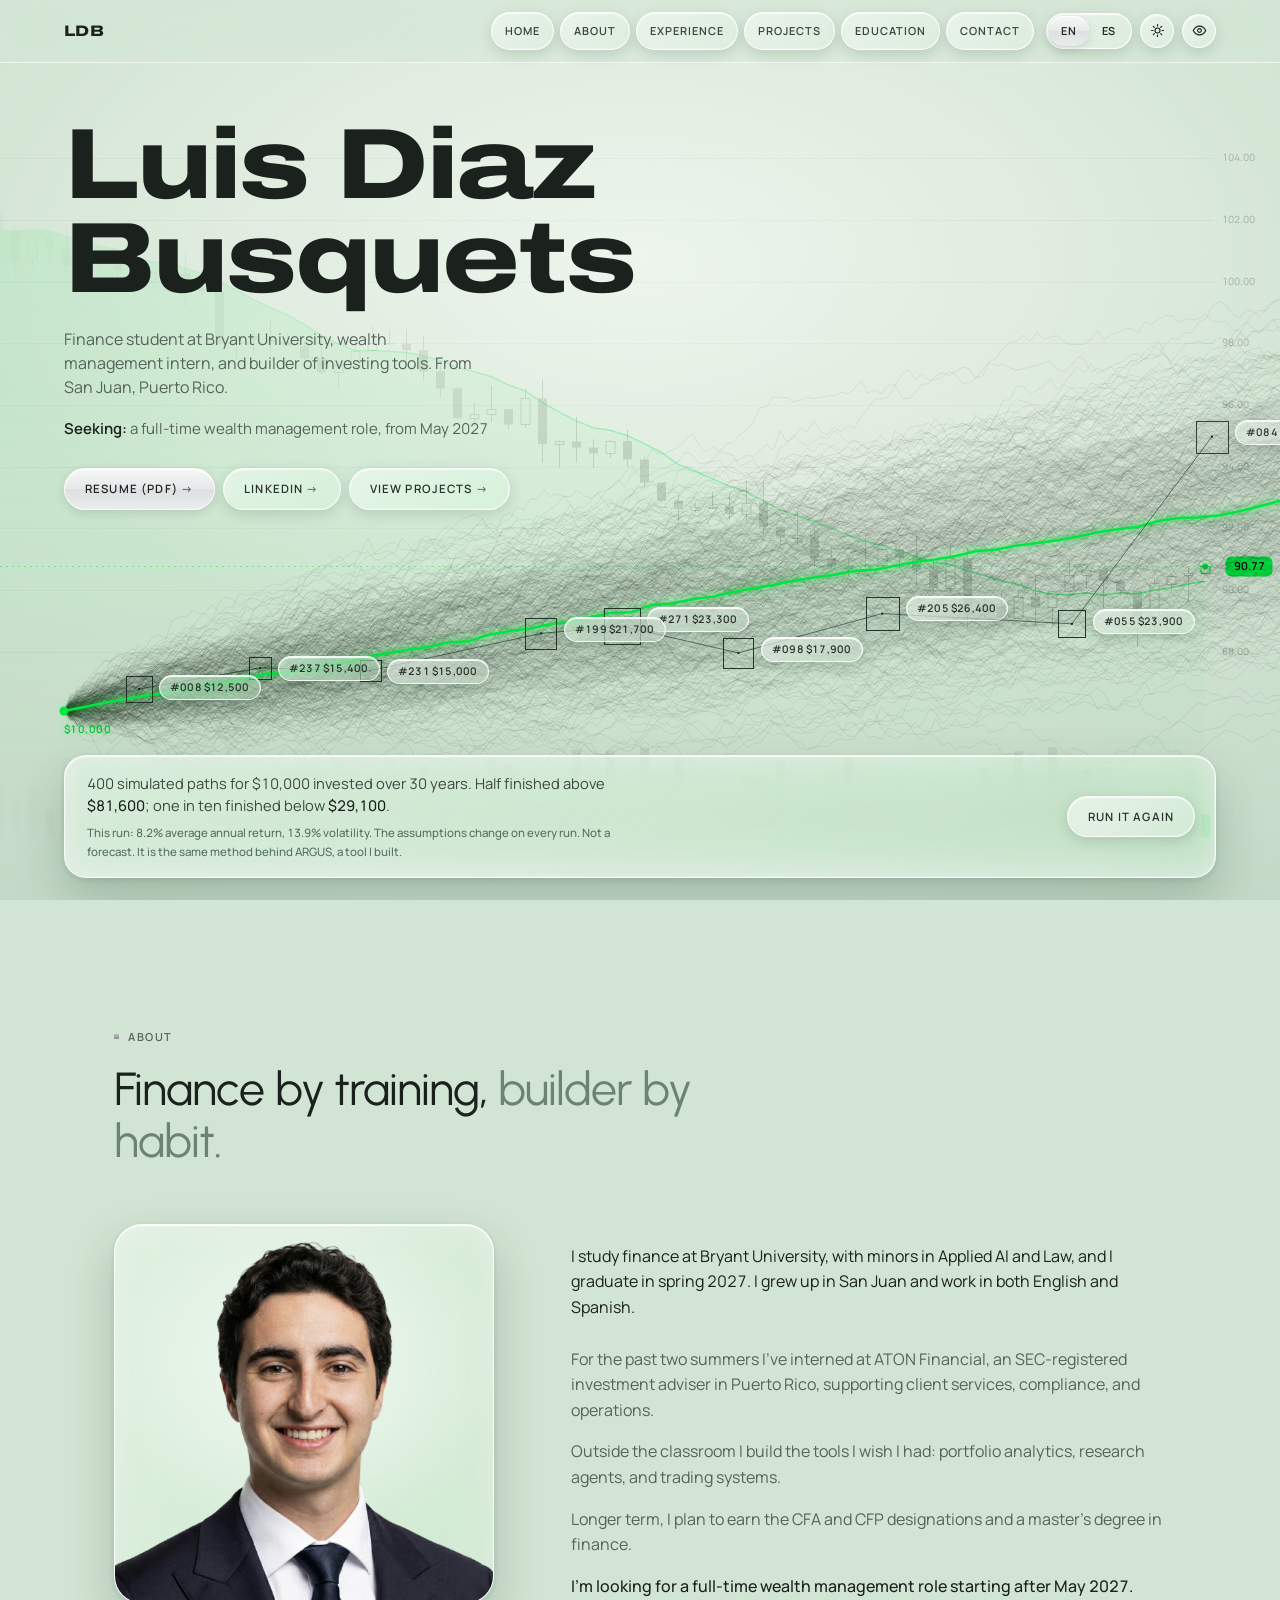
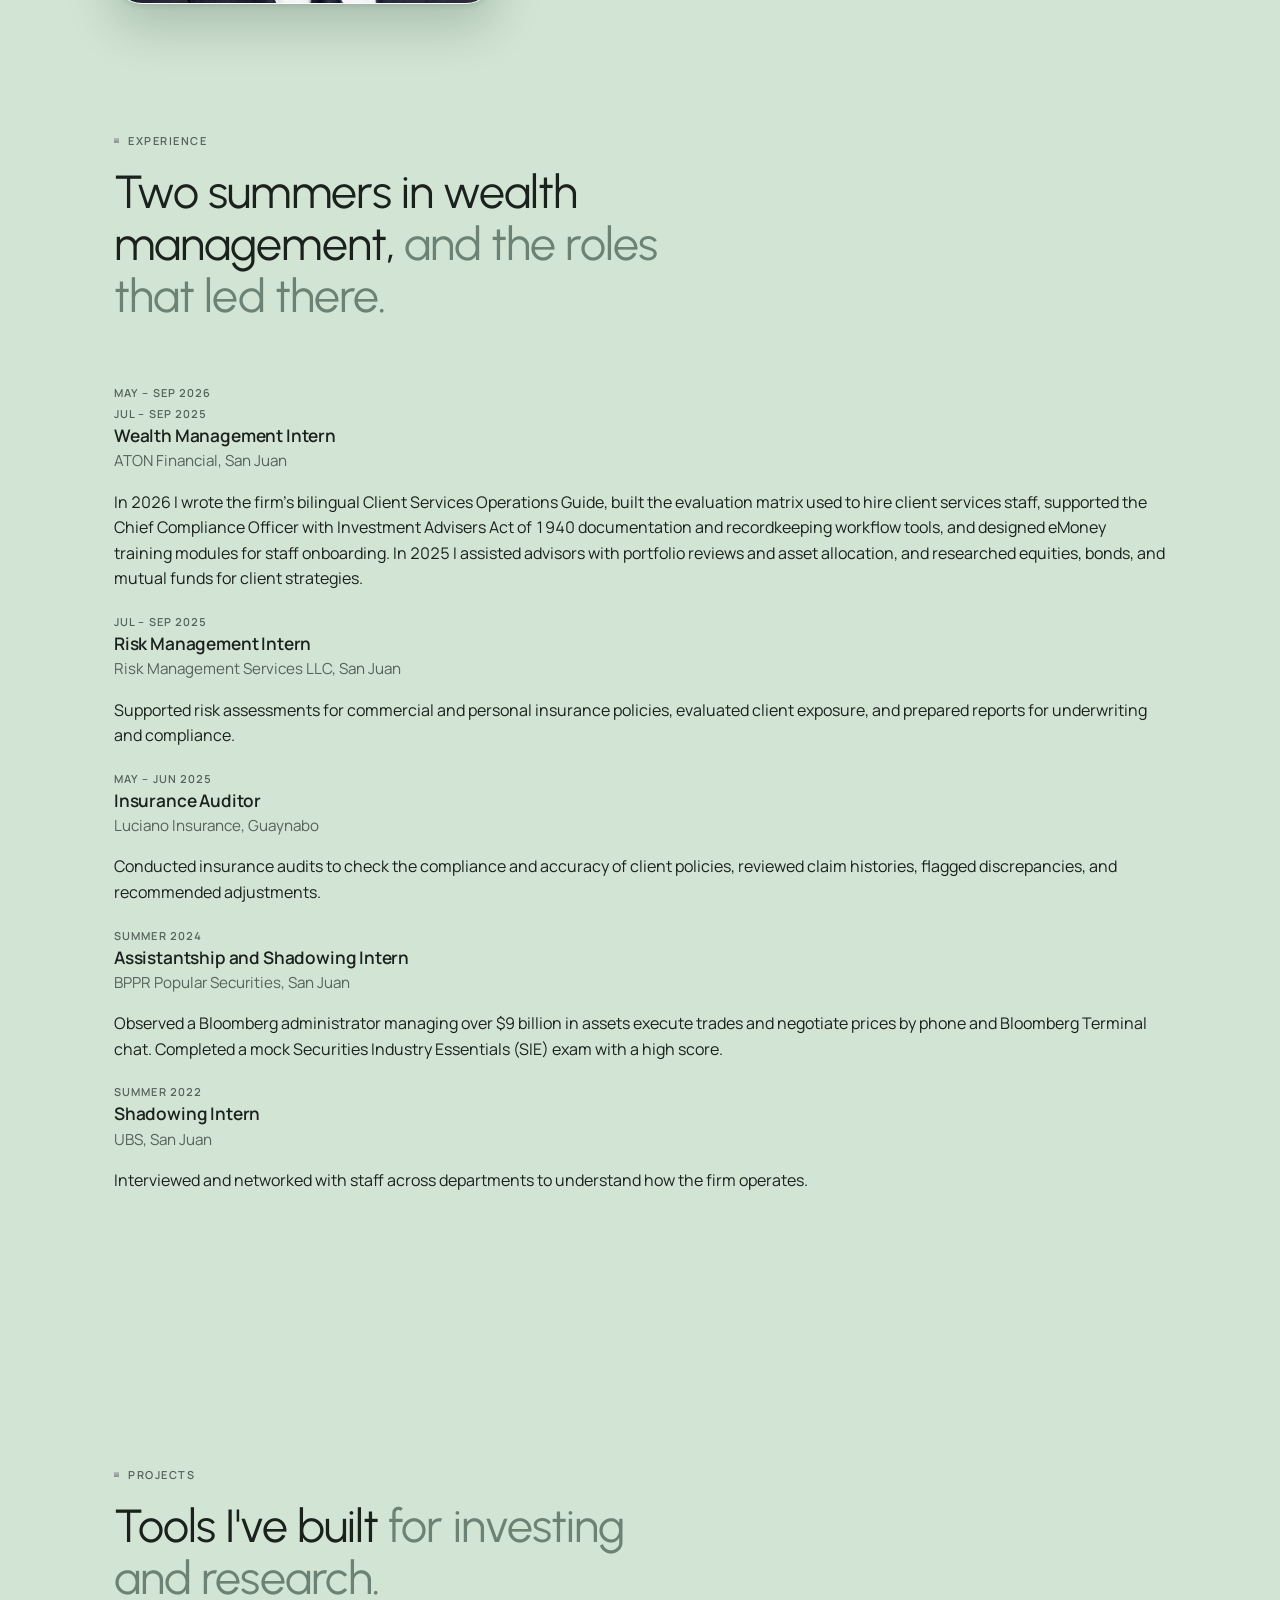
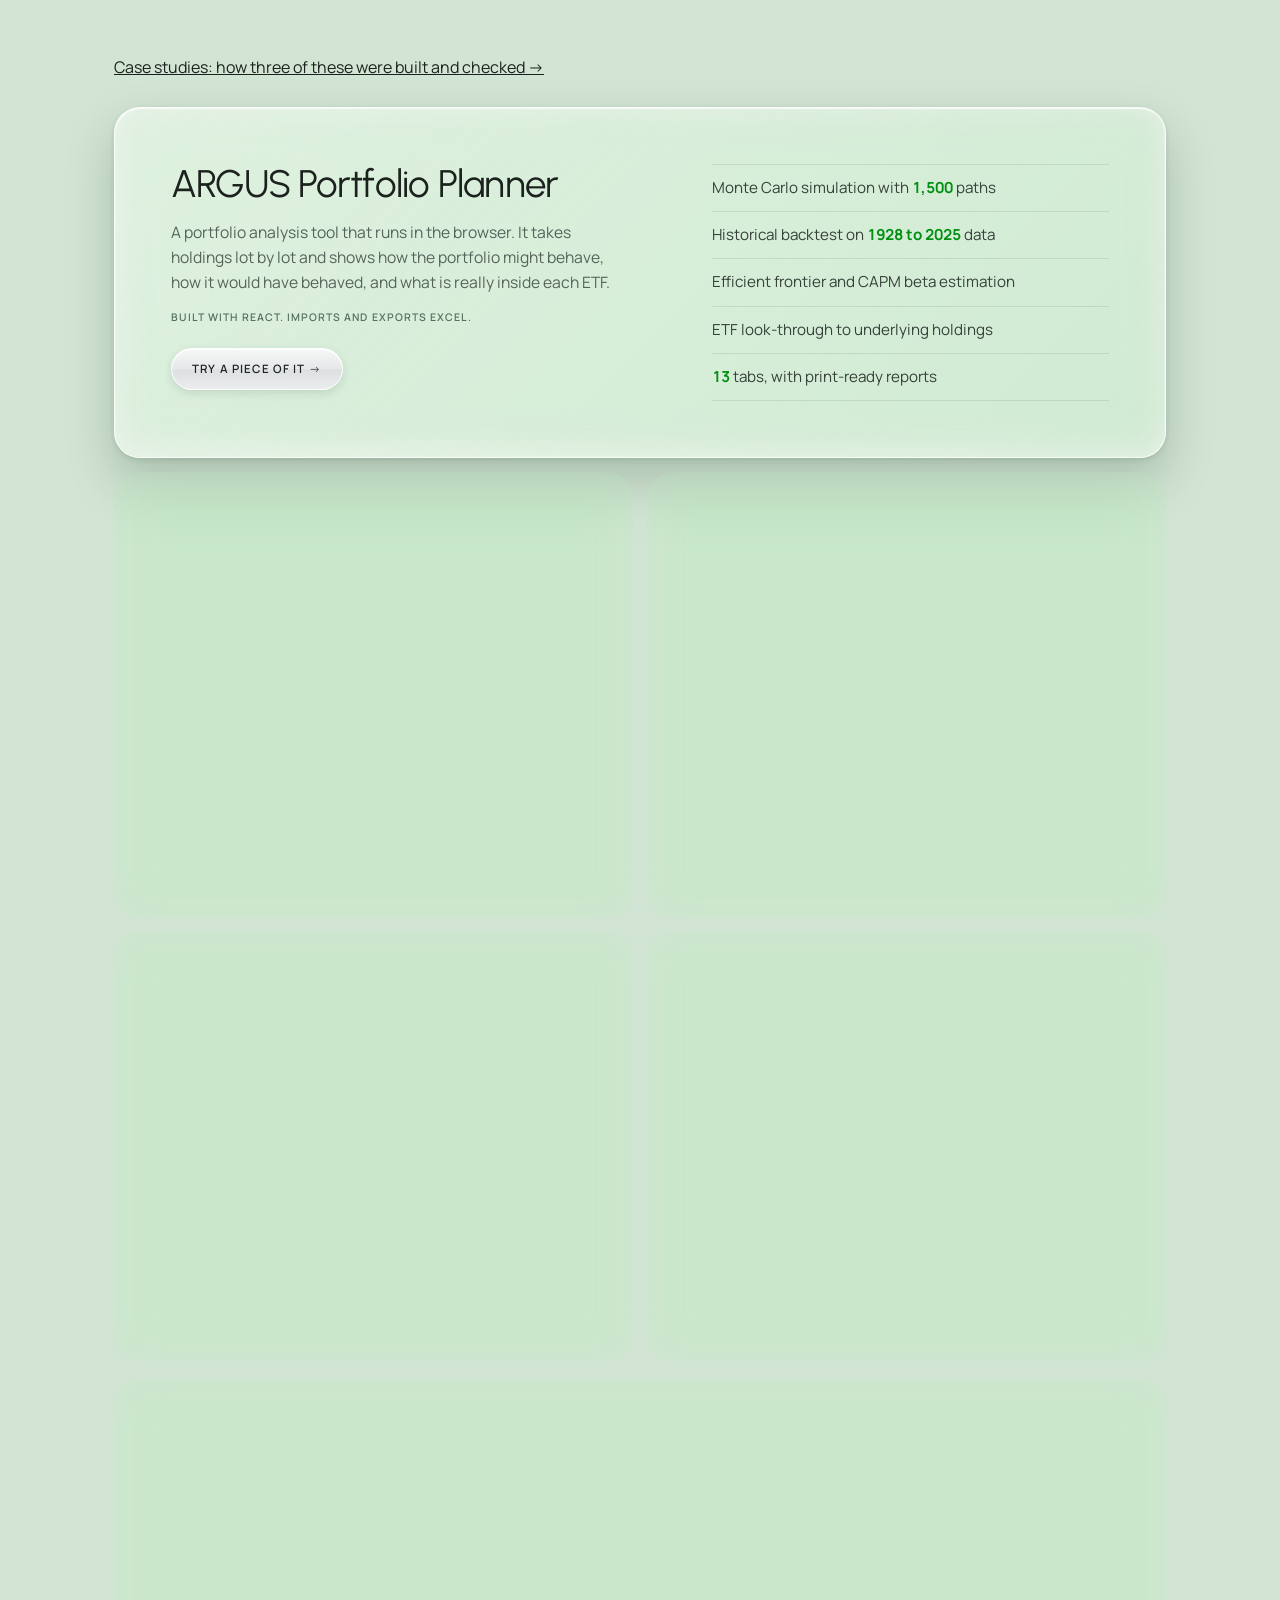
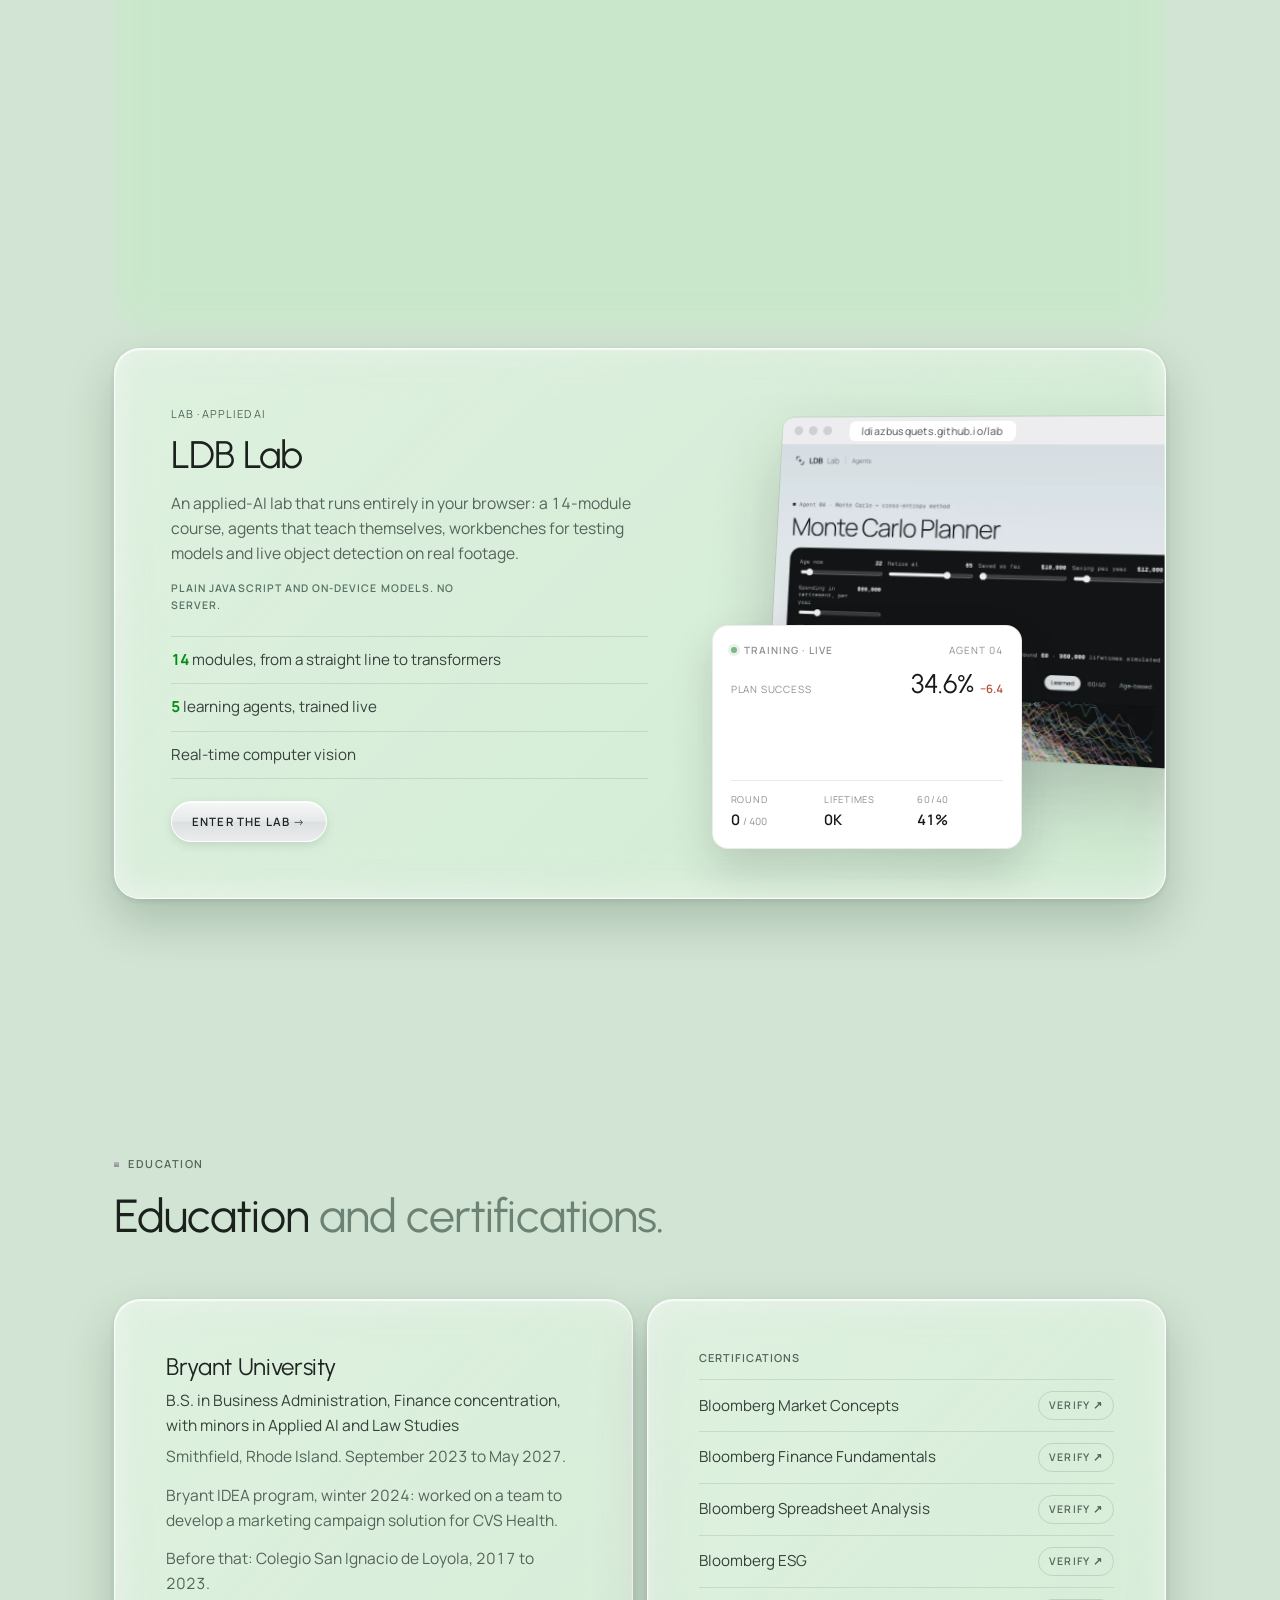
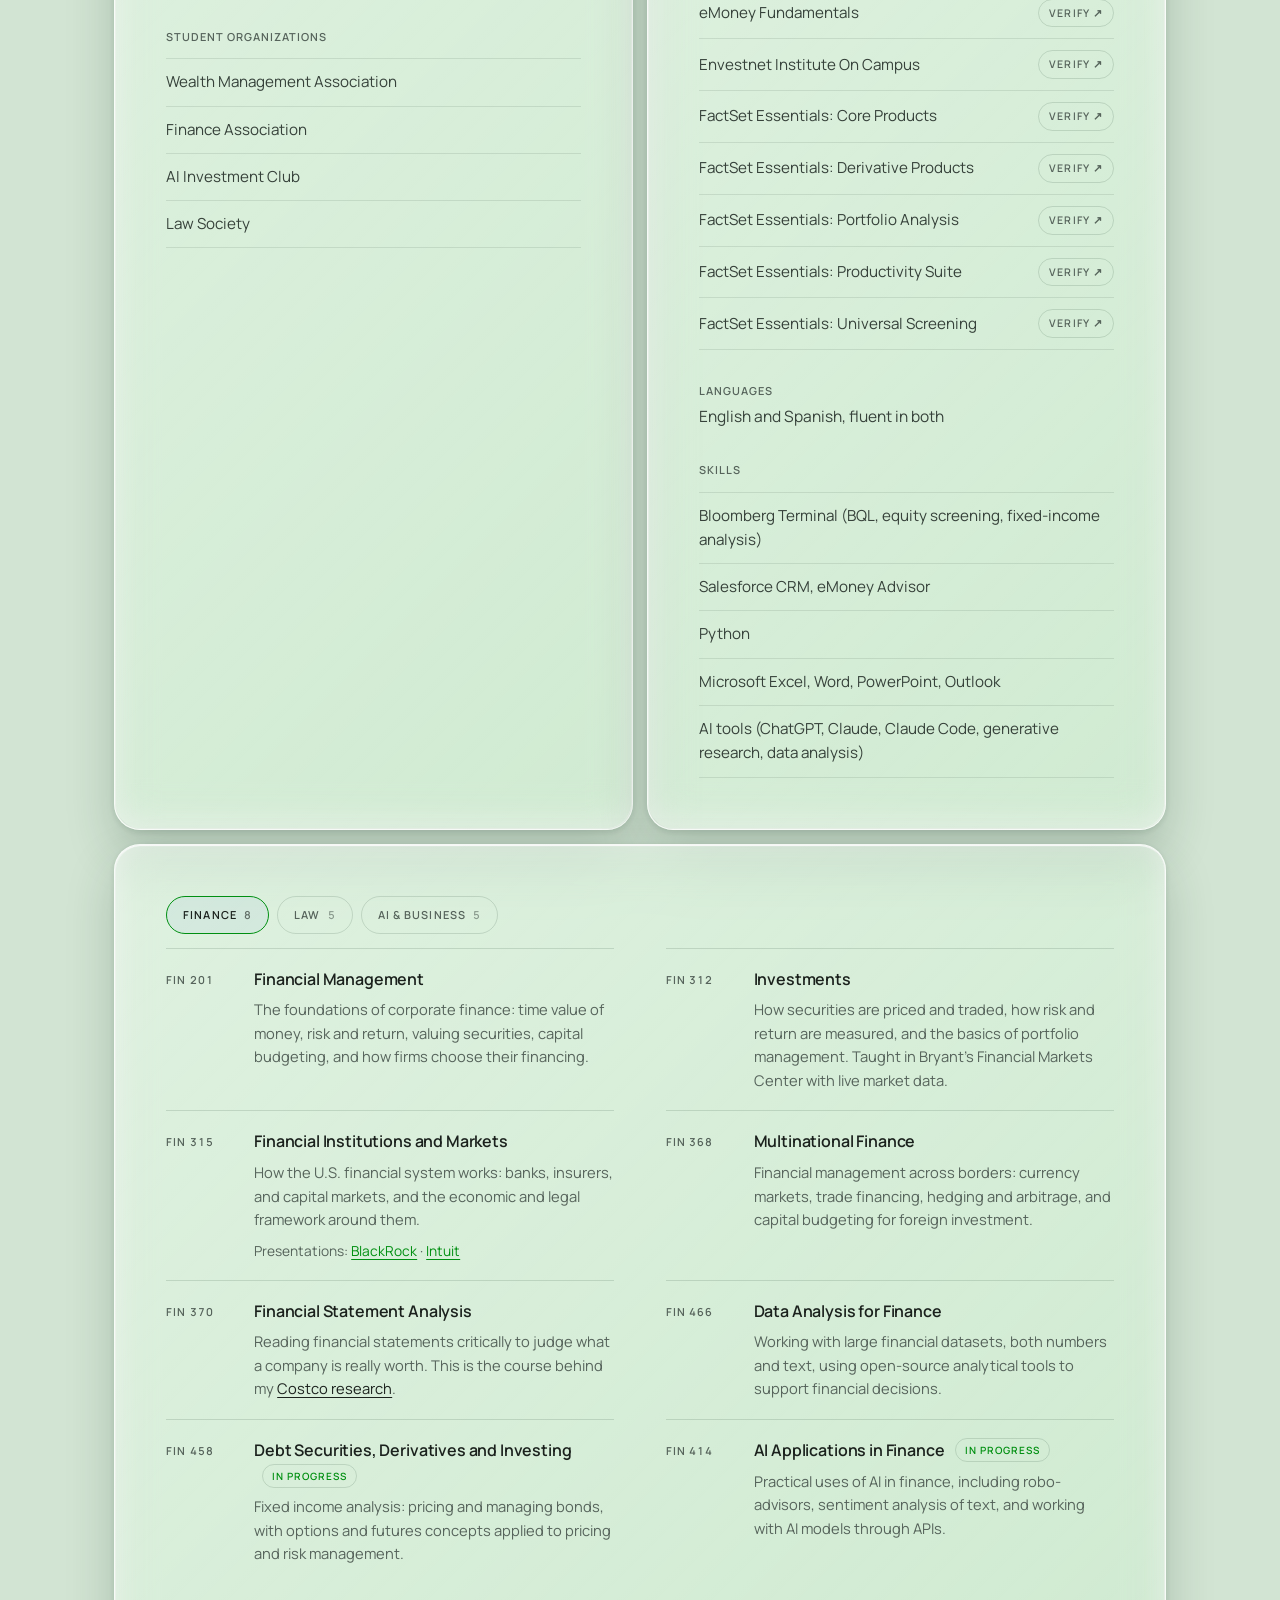
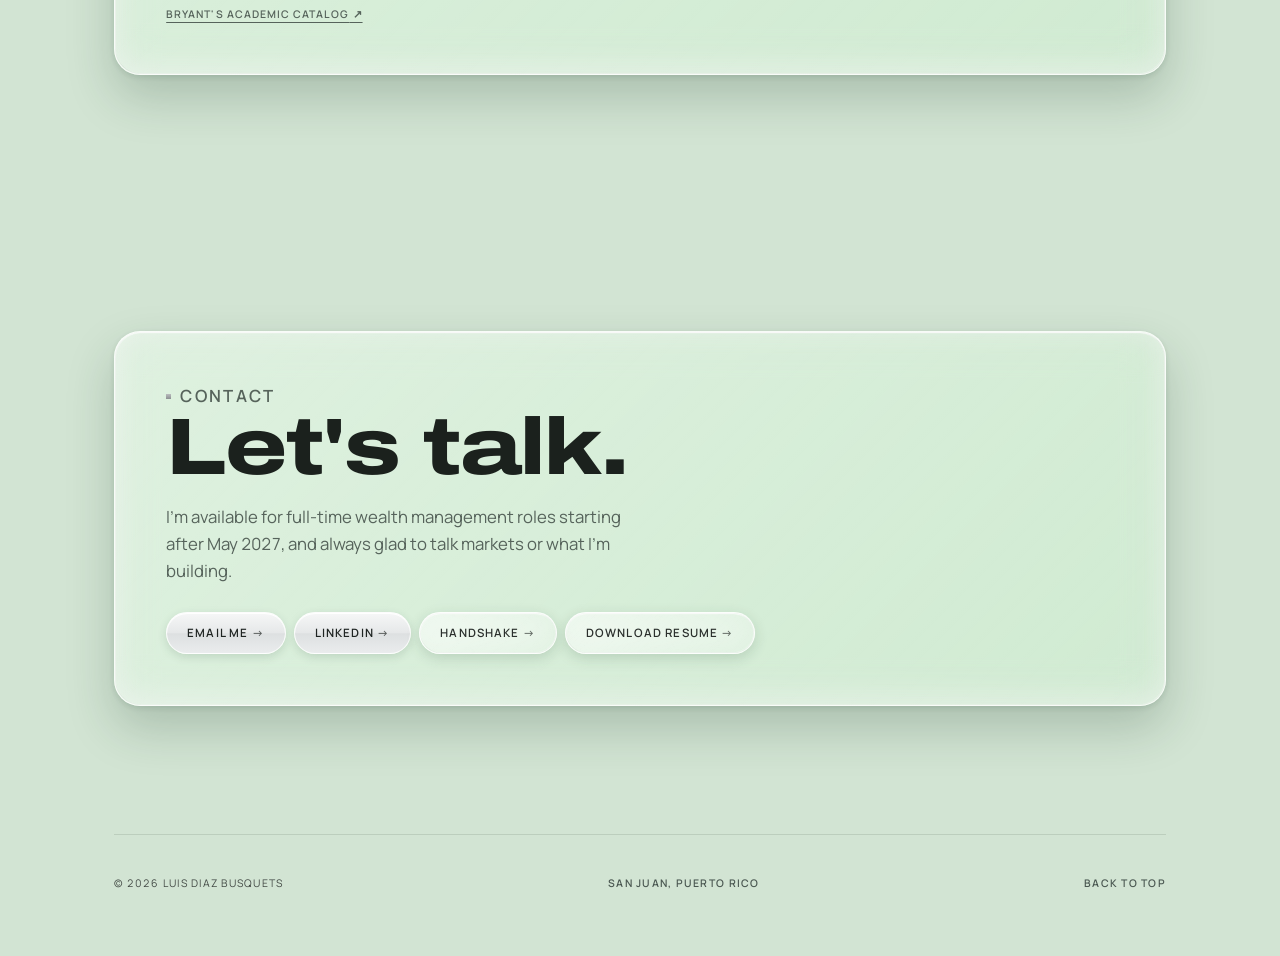
==== index.html @ c93e6fea "Coursework: subject tabs with every class, and project links - Finance, Law and AI & Business tabs r" ====
<!DOCTYPE html>
<html lang="en">
<head>
<meta charset="utf-8">
<meta name="viewport" content="width=device-width, initial-scale=1">
<title>Luis Diaz Busquets | Finance and Wealth Management</title>
<meta name="theme-color" content="#000000">
<meta name="color-scheme" content="light dark">
<script>
/* Theme: light from 7am to 7pm on the visitor's device, dark otherwise. A manual choice lasts for the visit. */
(function () {
  var h = new Date().getHours(), auto = h >= 7 && h < 19 ? 'light' : 'dark', pick = null;
  try {                                   /* a manual choice only holds until the next 7am or 7pm switch */
    var raw = (sessionStorage.getItem('theme') || '').split('|');
    if (raw[0] && raw[1] === auto) pick = raw[0]; else sessionStorage.removeItem('theme');
  } catch (e) {}
  document.documentElement.setAttribute('data-theme', pick || auto);
  try { if (localStorage.getItem('cb') === 'on') document.documentElement.setAttribute('data-cb', 'on'); } catch (e) {}   /* colorblind-friendly mode is remembered */
})();
</script>
<meta name="description" content="Luis Diaz Busquets is a finance student at Bryant University and a wealth management intern at ATON Financial who builds investing tools. Based in San Juan, Puerto Rico.">
<meta property="og:title" content="Luis Diaz Busquets">
<meta property="og:description" content="Finance student at Bryant University, wealth management intern, and builder of investing tools.">
<meta property="og:type" content="website">
<meta property="og:url" content="https://ldiazbusquets.github.io/">
<meta property="og:image" content="https://ldiazbusquets.github.io/preview.png">
<meta property="og:image:width" content="1200">
<meta property="og:image:height" content="630">
<meta name="twitter:card" content="summary_large_image">
<meta name="twitter:image" content="https://ldiazbusquets.github.io/preview.png">
<link rel="icon" type="image/png" sizes="192x192" href="favicon.png?v=3">
<link rel="shortcut icon" href="favicon.ico?v=3">
<link rel="apple-touch-icon" href="apple-touch-icon.png?v=3">
<link rel="preconnect" href="https://fonts.googleapis.com">
<link rel="preconnect" href="https://fonts.gstatic.com" crossorigin>
<link href="https://fonts.googleapis.com/css2?family=Archivo:wdth,wght@125,800&family=Urbanist:wght@300..600&family=Manrope:wght@400..700&display=swap" rel="stylesheet">
<style>
  :root {
    --navy: #000000;
    --navy-2: #0C0C0C;
    --mist: #000000;
    --white: #FFFFFF;
    --ink: #F4F4F4;
    --ink-soft: #A3A3A3;
    --brass: #7CA9D4;     /* steel blue accent */
    --brass-deep: #7CA9D4;
    --sea: #1F5F85;
    --line: rgba(255,255,255,.13);
    --g: clamp(20px, 5vw, 72px);
    --max: 1180px;
  }
  * { box-sizing: border-box; }
  html { scroll-behavior: smooth; }
  html { -webkit-text-size-adjust: 100%; }
  body {
    margin: 0; overflow-x: clip; background: var(--mist); color: var(--ink);
    font-family: "Archivo", "Helvetica Neue", Arial, sans-serif;
    font-size: 1.0625rem; line-height: 1.6; -webkit-font-smoothing: antialiased;
  }
  #waves { position: fixed; inset: 0; width: 100%; height: 100%; z-index: -1; pointer-events: none; }
  .glow { position: fixed; inset: 0; z-index: -2; overflow: hidden; pointer-events: none; }
  .glow i { position: absolute; border-radius: 50%; filter: blur(90px); will-change: transform; }
  .glow i:nth-child(1) { width: 48vmax; height: 48vmax; left: -12vmax; top: 6vh; background: #E8EEF5; opacity: .075; animation: drift1 36s ease-in-out infinite alternate; }
  .glow i:nth-child(2) { width: 38vmax; height: 38vmax; right: -8vmax; top: 30vh; background: #E8EEF5; opacity: .05; animation: drift2 44s ease-in-out infinite alternate; }
  .glow i:nth-child(3) { width: 34vmax; height: 34vmax; left: 30vw; bottom: -14vmax; background: #E8EEF5; opacity: .065; animation: drift3 52s ease-in-out infinite alternate; }
  @keyframes drift1 { to { transform: translate(26vw, 22vh) scale(1.15); } }
  @keyframes drift2 { to { transform: translate(-30vw, -18vh) scale(.9); } }
  @keyframes drift3 { to { transform: translate(-18vw, -30vh) scale(1.2); } }
  @media (prefers-reduced-motion: reduce) { .glow i { animation: none; } }
  .feature, .project, .edu > div, .panel {
    background: linear-gradient(180deg, rgba(255,255,255,.09), rgba(255,255,255,.035));
    border: 1px solid rgba(255,255,255,.17); border-radius: 24px;
    -webkit-backdrop-filter: blur(24px) saturate(120%); backdrop-filter: blur(24px) saturate(120%);
    box-shadow: inset 0 1px 0 rgba(255,255,255,.16), 0 24px 60px rgba(0,0,0,.35);
  }
  .edu > div, .panel { padding: clamp(24px, 4vw, 52px); }
  a { color: inherit; }
  :focus-visible { outline: 3px solid var(--brass); outline-offset: 3px; border-radius: 2px; }
  .wrap { max-width: var(--max); margin: 0 auto; padding: 0 var(--g); }

  /* ---------- Hero ---------- */
  .hero {
    position: relative; background: var(--navy); color: var(--white);
    min-height: max(100svh, 640px); display: flex; flex-direction: column; overflow: hidden;
  }
  .hero canvas { position: absolute; inset: 0; width: 100%; height: 100%; display: block; }
  .hero > *:not(canvas) { position: relative; z-index: 1; }
  .hero > .nav {
    position: fixed; top: 0; left: 0; right: 0; z-index: 10;
    background: rgba(0,0,0,.55); -webkit-backdrop-filter: blur(16px) saturate(140%); backdrop-filter: blur(16px) saturate(140%);
    border-bottom: 1px solid rgba(255,255,255,.08);
    display: flex; align-items: center; justify-content: space-between; gap: 16px;
    padding: 14px var(--g); font-size: .95rem;
  }
  .nav-links { display: flex; align-items: center; gap: clamp(14px, 2.4vw, 32px); }
  .nav-links a { text-decoration: none; opacity: .82; }
  .nav-links a:hover { opacity: 1; text-decoration: underline; text-underline-offset: 5px; }
  .mark { font-stretch: 125%; font-weight: 800; letter-spacing: .02em; text-decoration: none; }
  .lang { position: relative; display: inline-flex; border: 1px solid rgba(255,255,255,.35); border-radius: 999px; padding: 2px; }
  .lang::before {
    content: ""; position: absolute; top: 2px; bottom: 2px; left: 2px; width: calc(50% - 2px);
    background: var(--white); border-radius: 999px; transition: transform .32s cubic-bezier(.3,.7,.2,1);
  }
  .lang[data-lang="es"]::before { transform: translateX(100%); }
  .lang button {
    position: relative; z-index: 1; flex: 1 1 0; min-width: 40px; font: inherit; font-size: .85rem; font-weight: 600;
    color: var(--white); background: none; border: 0; border-radius: 999px; padding: 4px 12px; cursor: pointer; transition: color .25s;
  }
  .lang button[aria-pressed="true"] { color: #000; }
  [data-es], #simText, #simNote { transition: opacity .2s ease, filter .2s ease; }
  body.lang-out [data-es], body.lang-out #simText, body.lang-out #simNote { opacity: 0; filter: blur(5px); }
  @media (prefers-reduced-motion: reduce) { .lang::before, [data-es], #simText { transition: none; } }
  .menu-btn { display: none; width: 40px; height: 40px; padding: 0; border: 1px solid rgba(255,255,255,.35); border-radius: 50%; background: none; cursor: pointer; position: relative; }
  .menu-btn span { position: absolute; left: 11px; right: 11px; height: 1.5px; background: #fff; transition: transform .25s ease, top .25s ease; }
  .menu-btn span:first-child { top: 15px; } .menu-btn span:last-child { top: 23px; }
  .menu-btn[aria-expanded="true"] span:first-child { top: 19px; transform: rotate(45deg); }
  .menu-btn[aria-expanded="true"] span:last-child { top: 19px; transform: rotate(-45deg); }
  .mobile-menu {
    position: absolute; top: calc(100% + 8px); left: var(--g); right: var(--g); padding: 8px;
    background: rgba(14,14,14,.97); border: 1px solid rgba(255,255,255,.16); border-radius: 20px; box-shadow: 0 24px 60px rgba(0,0,0,.6);
    opacity: 0; transform: translateY(-8px); visibility: hidden; transition: opacity .22s ease, transform .22s ease, visibility 0s .22s;
  }
  .mobile-menu.open { opacity: 1; transform: none; visibility: visible; transition: opacity .22s ease, transform .22s ease; }
  .mobile-menu a { display: block; padding: 14px 16px; border-radius: 12px; text-decoration: none; font-size: 1.1rem; font-weight: 600; }
  .mobile-menu a:active, .mobile-menu a:hover { background: rgba(255,255,255,.08); }
  @media (min-width: 821px) { .mobile-menu { display: none; } }
  .hero-head { padding: calc(64px + clamp(24px, 6vh, 72px)) var(--g) clamp(110px, 16vh, 170px); }   /* room under the buttons for the simulation to start */
  h1 {
    margin: 0; font-stretch: 125%; font-weight: 800; line-height: .92; letter-spacing: -.02em;
    font-size: clamp(2.5rem, 9.4vw, 9rem);
  }
  .lede { max-width: 34ch; margin: clamp(18px, 3vh, 30px) 0 0; font-size: clamp(1.1rem, 1.7vw, 1.4rem); line-height: 1.4; color: #CFCFCF; }
  .hero > .origin { position: absolute; left: 0; top: 0; z-index: 1; font-size: .8rem; color: var(--brass); font-variant-numeric: tabular-nums; pointer-events: none; }
  .sim {
    margin: auto var(--g) 22px; padding: 16px 20px 16px 22px; border-radius: 20px;
    background: rgba(255,255,255,.055); border: 1px solid rgba(255,255,255,.14);
    -webkit-backdrop-filter: blur(18px) saturate(150%); backdrop-filter: blur(18px) saturate(150%);
    box-shadow: inset 0 1px 0 rgba(255,255,255,.10);
    display: flex; flex-wrap: wrap; align-items: center; justify-content: space-between; gap: 14px 32px;
  }
  .hero > .tag {
    position: absolute; top: 0; left: 0; z-index: 1; pointer-events: none; white-space: nowrap; will-change: transform;
    font-size: 11px; font-weight: 500; line-height: 1; color: #fff; font-variant-numeric: tabular-nums;
    padding: 5px 9px; border-radius: 999px;
    background: rgba(255,255,255,.07); border: 1px solid rgba(255,255,255,.18);
    -webkit-backdrop-filter: blur(10px); backdrop-filter: blur(10px);
  }
  .hero > .tag.me { color: #A9C8E6; border-color: rgba(124,169,212,.6); background: rgba(124,169,212,.12); }
  .sim p { margin: 0; max-width: 62ch; font-size: .95rem; line-height: 1.5; color: #CFCFCF; }
  .sim small { display: block; margin-top: 4px; font-size: .8rem; color: #8C8C8C; }
  .sim strong { color: var(--white); font-weight: 700; font-variant-numeric: tabular-nums; }
  .btn {
    display: inline-block; font: inherit; font-weight: 600; font-size: .95rem; cursor: pointer; text-decoration: none;
    padding: 11px 20px; border-radius: 999px; border: 1.5px solid var(--brass); color: var(--brass); background: transparent;
  }
  .btn:hover { background: var(--brass); color: var(--navy); }
  .btn.solid { background: var(--brass); color: var(--navy); }
  .btn.solid:hover { background: var(--white); border-color: var(--white); }

  /* ---------- Sections ---------- */
  section { scroll-margin-top: 56px; border-top: 1px solid var(--line); }
  #experience { border-top: 0; }
  section { padding: clamp(64px, 10vw, 128px) 0; }
  h2 {
    margin: 0 0 clamp(28px, 4vw, 52px); font-stretch: 125%; font-weight: 800; letter-spacing: -.015em;
    font-size: clamp(1.9rem, 4.6vw, 3.5rem); line-height: 1;
  }
  h3 { margin: 0; font-size: 1.2rem; font-weight: 700; line-height: 1.3; }
  .about { display: grid; grid-template-columns: minmax(0, 380px) minmax(0, 1fr); gap: clamp(28px, 6vw, 88px); align-items: center; }
  .portrait { position: relative; margin: 0; aspect-ratio: 1; max-width: 420px; }
  .portrait::before {
    content: ""; position: absolute; inset: -6% -10% 4%; z-index: 0;
    background: radial-gradient(closest-side, rgba(124,169,212,.30), rgba(124,169,212,.10) 55%, rgba(0,0,0,0) 100%);
  }
  .portrait img {
    position: relative; z-index: 1; display: block; width: 100%; height: 100%; object-fit: cover;
    -webkit-mask-image: linear-gradient(to bottom, #000 72%, rgba(0,0,0,0) 100%); mask-image: linear-gradient(to bottom, #000 72%, rgba(0,0,0,0) 100%);
  }
  .about .side { margin-top: 26px; }
  .about .big { margin: 0; font-size: clamp(1.3rem, 2.3vw, 1.75rem); line-height: 1.4; font-weight: 400; max-width: 30em; }
  .about .side p { margin: 0 0 1em; color: var(--ink-soft); }
  .about .side p:last-child { margin: 0; color: var(--ink); font-weight: 600; }

  .row { display: grid; grid-template-columns: 210px minmax(0, 1fr); gap: 8px 40px; padding: 26px 0; border-top: 1px solid var(--line); }
  .row:last-child { border-bottom: 1px solid var(--line); }
  .when { font-variant-numeric: tabular-nums; color: var(--brass-deep); font-weight: 600; font-size: .95rem; padding-top: 3px; line-height: 1.7; white-space: nowrap; }
  .org { color: var(--ink-soft); margin: 2px 0 0; }
  .row p.desc { margin: 10px 0 0; max-width: 64ch; }

  .work { background: transparent; }
  .feature {
    color: var(--white); padding: clamp(26px, 4.5vw, 56px);
    display: grid; grid-template-columns: minmax(0, 1.2fr) minmax(0, 1fr); gap: clamp(24px, 5vw, 64px);
  }
  .feature h3 { font-stretch: 125%; font-weight: 800; font-size: clamp(1.7rem, 3.6vw, 2.75rem); line-height: 1; letter-spacing: -.01em; }
  .feature p { margin: 16px 0 0; color: #CFCFCF; max-width: 46ch; }
  .feature ul { margin: 0; padding: 0; list-style: none; }
  .feature li { padding: 11px 0; border-top: 1px solid rgba(255,255,255,.16); font-size: .98rem; }
  .feature li:last-child { border-bottom: 1px solid rgba(255,255,255,.16); }
  .feature li b { color: var(--brass); font-weight: 700; font-variant-numeric: tabular-nums; }
  .projects { display: grid; grid-template-columns: repeat(2, minmax(0, 1fr)); gap: 16px; margin-top: 16px; }
  .project { padding: clamp(22px, 3vw, 34px); transition: border-color .2s; }
  .project:hover { border-color: rgba(124,169,212,.7); }
  .project p { margin: 8px 0 0; max-width: 52ch; }
  .project .built { color: var(--ink-soft); font-size: .92rem; }

  .edu { display: grid; grid-template-columns: repeat(2, minmax(0, 1fr)); gap: 16px; align-items: stretch; }
  .edu p { margin: 6px 0 0; }
  .edu .muted { color: var(--ink-soft); }
  .plain { margin: 14px 0 0; padding: 0; list-style: none; }
  .plain li { padding: 9px 0; border-top: 1px solid var(--line); }
  .plain li:last-child { border-bottom: 1px solid var(--line); }
  .edu h3 + h3, .edu .gap { margin-top: 34px; }

  .contact { background: transparent; color: var(--white); }
  .contact h2 { font-size: clamp(2.6rem, 8vw, 7rem); margin-bottom: 20px; }
  .contact p { margin: 0; max-width: 46ch; color: #CFCFCF; font-size: 1.15rem; }
  .actions { display: flex; flex-wrap: wrap; gap: 12px; margin-top: 30px; }
  footer { background: transparent; color: #8C8C8C; font-size: .9rem; padding: 0 0 clamp(36px, 6vw, 64px); }
  footer .foot { display: flex; flex-wrap: wrap; align-items: center; justify-content: space-between; gap: 14px 40px; padding-top: clamp(28px, 4vw, 40px); border-top: 1px solid rgba(255,255,255,.14); }
  footer .foot span:first-child { color: #CFCFCF; font-weight: 600; }
  footer a { text-decoration: none; }
  footer a:hover { color: #fff; text-decoration: underline; text-underline-offset: 5px; }
  [hidden] { display: none !important; }

  @media (max-width: 820px) {
    .about, .feature, .edu, .projects { grid-template-columns: minmax(0, 1fr); }
    .row { grid-template-columns: minmax(0, 1fr); }
    .nav-links a { display: none; }
    .menu-btn { display: block; }
    .nav-links { gap: 10px; }
    .sim { flex-direction: column; align-items: flex-start; padding: 14px 16px; }
    .sim p { font-size: .88rem; }
    .portrait { max-width: 300px; margin: 0 auto; }
    .when { white-space: normal; }
    .contact h2 { font-size: clamp(2.4rem, 13vw, 4rem); }
    footer .foot { flex-direction: column; align-items: flex-start; gap: 8px; }
    .actions .btn { flex: 1 1 auto; text-align: center; }
  }
  @media (prefers-reduced-motion: reduce) { html { scroll-behavior: auto; } }

  /* =====================================================================
     Cinematic black restyle: light type, mono labels, sharp controls, glass
     ===================================================================== */
  :root { --dim: #6F6F6F; --soft: #9A9A9A; }
  body { font-size: 1rem; }

  .hero::before {
    content: ""; position: absolute; inset: 0; z-index: 0; pointer-events: none;
    background:
      radial-gradient(110% 65% at 72% -5%, rgba(165,178,192,.26), rgba(0,0,0,0) 62%),
      radial-gradient(55% 40% at 12% 18%, rgba(130,140,155,.10), rgba(0,0,0,0) 70%),
      linear-gradient(to bottom, rgba(255,255,255,.03), rgba(0,0,0,0) 45%);
  }
  .hero > .nav { padding: 12px var(--g); background: rgba(0,0,0,.45); }
  .mark { font-family: "Archivo", "Helvetica Neue", Arial, sans-serif; font-stretch: 125%; font-weight: 800; font-size: .95rem; letter-spacing: .02em; }
  .nav-links { gap: 6px; }
  .nav-links a {
    font-family: var(--mono); font-size: 11px; text-transform: uppercase; letter-spacing: .07em; opacity: 1; color: #D8D8D8;
    padding: 8px 11px; border: 1px solid rgba(255,255,255,.13); border-radius: 6px; background: rgba(255,255,255,.04); transition: background .2s, color .2s;
  }
  .nav-links a:hover { text-decoration: none; background: rgba(255,255,255,.13); color: #fff; }
  .lang { border-radius: 7px; border-color: rgba(255,255,255,.2); margin-left: 6px; }
  .lang::before { border-radius: 5px; }
  .lang button { font-family: var(--mono); font-size: 11px; font-weight: 500; letter-spacing: .06em; padding: 6px 10px; border-radius: 5px; }
  .menu-btn { border-radius: 8px; border-color: rgba(255,255,255,.2); }
  .mobile-menu { border-radius: 14px; }
  .mobile-menu a { font-weight: 400; font-size: 1.15rem; letter-spacing: -.02em; border-radius: 8px; }

  h1 { font-stretch: normal; font-weight: 400; line-height: 1; letter-spacing: -.04em; font-size: clamp(2.7rem, 6.6vw, 5.75rem); }
  .lede { max-width: 42ch; font-size: clamp(1rem, 1.25vw, 1.12rem); line-height: 1.5; color: var(--soft); margin-top: clamp(16px, 2.4vh, 24px); }
  .cta { display: flex; flex-wrap: wrap; gap: 8px; margin-top: clamp(20px, 3vh, 30px); }
  .hero > .origin { font-family: var(--mono); font-size: 10.5px; letter-spacing: .04em; }
  .hero > .tag { font-family: var(--mono); font-size: 10.5px; font-weight: 400; border-radius: 6px; padding: 5px 8px; }
  .sim { border-radius: 14px; background: rgba(255,255,255,.045); border-color: rgba(255,255,255,.12); }
  .sim p { font-size: .92rem; color: #BDBDBD; }
  .sim strong { font-weight: 500; }
  .sim small { font-family: var(--mono); font-size: 10.5px; letter-spacing: .02em; color: var(--dim); margin-top: 8px; line-height: 1.6; }

  .btn {
    font-family: var(--mono); font-size: 11.5px; font-weight: 500; text-transform: uppercase; letter-spacing: .07em; line-height: 1;
    padding: 12px 16px; border-radius: 6px; border: 1px solid rgba(255,255,255,.26); color: #fff; background: rgba(255,255,255,.05);
    transition: background .2s, color .2s, border-color .2s;
  }
  .btn::after { content: " →"; opacity: .7; }
  .btn:hover { background: rgba(255,255,255,.16); color: #fff; }
  .btn.solid { background: #fff; color: #000; border-color: #fff; }
  .btn.solid:hover { background: #D6D6D6; border-color: #D6D6D6; }
  #rerun::after { content: ""; }

  section { border-top: 0; padding: clamp(72px, 10vw, 140px) 0; }
  .eyebrow { display: flex; align-items: center; gap: 9px; margin: 0 0 18px; font-family: var(--mono); font-size: 11px; text-transform: uppercase; letter-spacing: .09em; color: var(--soft); }
  .eyebrow::before { content: ""; width: 5px; height: 5px; background: #fff; }
  h2 { font-stretch: normal; font-weight: 400; letter-spacing: -.032em; line-height: 1.12; font-size: clamp(1.75rem, 3.5vw, 2.7rem); max-width: 21ch; margin-bottom: clamp(30px, 4.5vw, 56px); }
  h2 em { font-style: normal; color: var(--dim); }
  h3 { font-weight: 500; font-size: 1.08rem; letter-spacing: -.015em; }

  .about .big { font-size: clamp(1.15rem, 1.8vw, 1.4rem); line-height: 1.45; letter-spacing: -.015em; color: #EDEDED; }
  .about .side p { color: var(--soft); }
  .about .side p:last-child { font-weight: 500; }
  .portrait::before { background: radial-gradient(closest-side, rgba(170,185,200,.24), rgba(120,135,150,.08) 55%, rgba(0,0,0,0) 100%); }

  .row { padding: 28px 0; border-top-color: rgba(255,255,255,.10); }
  .row:last-child { border-bottom-color: rgba(255,255,255,.10); }
  .when { font-family: var(--mono); font-size: 11px; font-weight: 400; text-transform: uppercase; letter-spacing: .07em; color: var(--soft); line-height: 1.9; padding-top: 4px; }
  .org { color: var(--soft); font-size: .95rem; }
  .row p.desc { color: #C9C9C9; font-size: .97rem; }

  .feature, .project, .edu > div, .panel {
    background: linear-gradient(180deg, rgba(255,255,255,.075), rgba(255,255,255,.022));
    border: 1px solid rgba(255,255,255,.12); border-radius: 18px;
    -webkit-backdrop-filter: blur(28px) saturate(125%); backdrop-filter: blur(28px) saturate(125%);
    box-shadow: inset 0 1px 0 rgba(255,255,255,.13), 0 30px 70px rgba(0,0,0,.45);
  }
  .feature h3 { font-stretch: normal; font-weight: 400; letter-spacing: -.035em; font-size: clamp(1.6rem, 3vw, 2.3rem); line-height: 1.05; }
  .feature p { color: var(--soft); font-size: .98rem; }
  .feature li { font-size: .95rem; color: #D5D5D5; border-top-color: rgba(255,255,255,.11); }
  .feature li:last-child { border-bottom-color: rgba(255,255,255,.11); }
  .feature li b { font-family: var(--mono); font-weight: 500; font-size: .9em; }
  .projects { gap: 14px; margin-top: 14px; }
  .project { padding: 14px 14px 26px; }
  .project:hover { border-color: rgba(255,255,255,.34); }
  .thumb {
    position: relative; height: clamp(130px, 15vw, 176px); margin-bottom: 20px; border-radius: 10px; overflow: hidden;
    border: 1px solid rgba(255,255,255,.08);
    background: radial-gradient(90% 120% at 70% 0%, rgba(150,165,180,.20), rgba(0,0,0,0) 65%), #060606;
  }
  .thumb svg { position: absolute; inset: 0; width: 100%; height: 100%; display: block; }
  .project h3, .project p { padding: 0 10px; }
  .project h3 { font-family: var(--mono); font-size: 12px; font-weight: 500; text-transform: uppercase; letter-spacing: .08em; }
  .project p { color: var(--soft); font-size: .95rem; margin-top: 10px; }
  .project .built, .feature .built { font-family: var(--mono); font-size: 10.5px !important; text-transform: uppercase; letter-spacing: .07em; color: var(--dim) !important; margin-top: 14px; }

  .edu { gap: 14px; }
  .edu p { color: #D5D5D5; font-size: .97rem; }
  .edu .muted { color: var(--soft); }
  .plain li { font-size: .95rem; color: #D5D5D5; border-top-color: rgba(255,255,255,.10); padding: 11px 0; }
  .plain li:last-child { border-bottom-color: rgba(255,255,255,.10); }
  .edu h3 { font-family: var(--mono); font-size: 11px; font-weight: 500; text-transform: uppercase; letter-spacing: .09em; color: var(--soft); }
  .edu h3.name { font-family: inherit; font-size: 1.35rem; font-weight: 400; text-transform: none; letter-spacing: -.025em; color: #fff; }

  .contact h2 { font-size: clamp(2.5rem, 6.4vw, 4.8rem); letter-spacing: -.045em; line-height: 1; margin-bottom: 18px; max-width: none; }
  .contact p { color: var(--soft); font-size: 1.05rem; }
  .actions { gap: 8px; margin-top: 28px; }
  footer .foot { font-family: var(--mono); font-size: 10.5px; text-transform: uppercase; letter-spacing: .08em; border-top-color: rgba(255,255,255,.10); }
  footer .foot span:first-child { font-weight: 400; color: #BDBDBD; }
  :focus-visible { outline: 2px solid #fff; outline-offset: 3px; }
  @media (max-width: 820px) {
    .nav-links a { display: none; }
    h2 { max-width: none; }
    .when { line-height: 1.7; }
  }

  /* =====================================================================
     Light theme (daytime). Dark is the default set above.
     ===================================================================== */
  body, .hero, .hero > .nav { transition: background-color .5s ease, color .5s ease; }
  .theme-btn { width: 34px; height: 34px; padding: 0; margin-left: 2px; display: grid; place-items: center; cursor: pointer; color: inherit;
    border: 1px solid rgba(255,255,255,.2); border-radius: 7px; background: rgba(255,255,255,.04); transition: background .2s; }
  .theme-btn:hover { background: rgba(255,255,255,.13); }
  .theme-btn svg { width: 15px; height: 15px; display: block; }
  .theme-btn .sun { display: none; }
  html[data-theme="light"] .theme-btn .sun { display: block; }
  html[data-theme="light"] .theme-btn .moon { display: none; }

  html[data-theme="light"] {
    --navy: #F5F5F7; --mist: #F5F5F7; --white: #0A0A0A; --ink: #0A0A0A; --ink-soft: #5F5F64;
    --line: rgba(0,0,0,.12); --dim: #A4A4AA; --soft: #66666B; --brass: #2A6FBF; --brass-deep: #2A6FBF;
  }
  html[data-theme="light"] .glow i { background: #AFC0D4; }
  html[data-theme="light"] .glow i:nth-child(1) { opacity: .42; }
  html[data-theme="light"] .glow i:nth-child(2) { opacity: .30; }
  html[data-theme="light"] .glow i:nth-child(3) { opacity: .38; }
  html[data-theme="light"] .hero::before {
    background: radial-gradient(110% 65% at 72% -5%, rgba(120,140,168,.30), rgba(255,255,255,0) 62%),
                radial-gradient(55% 40% at 12% 18%, rgba(140,155,175,.14), rgba(255,255,255,0) 70%);
  }
  html[data-theme="light"] .hero > .nav { background: rgba(245,245,247,.72); border-bottom-color: rgba(0,0,0,.08); }
  html[data-theme="light"] .nav-links a { color: #2B2B2F; border-color: rgba(0,0,0,.12); background: rgba(0,0,0,.03); }
  html[data-theme="light"] .nav-links a:hover { background: rgba(0,0,0,.09); color: #000; }
  html[data-theme="light"] .lang, html[data-theme="light"] .menu-btn, html[data-theme="light"] .theme-btn { border-color: rgba(0,0,0,.2); }
  html[data-theme="light"] .theme-btn { background: rgba(0,0,0,.03); }
  html[data-theme="light"] .theme-btn:hover { background: rgba(0,0,0,.09); }
  html[data-theme="light"] .lang button[aria-pressed="true"] { color: #fff; }
  html[data-theme="light"] .menu-btn span { background: #000; }
  html[data-theme="light"] .mobile-menu { background: rgba(252,252,253,.98); border-color: rgba(0,0,0,.1); box-shadow: 0 24px 60px rgba(0,0,0,.16); }
  html[data-theme="light"] .mobile-menu a:hover, html[data-theme="light"] .mobile-menu a:active { background: rgba(0,0,0,.06); }
  html[data-theme="light"] .hero > .tag { color: #000; background: rgba(255,255,255,.72); border-color: rgba(0,0,0,.16); }
  html[data-theme="light"] .hero > .tag.me { color: #1D5CA6; border-color: rgba(42,111,191,.55); background: rgba(42,111,191,.10); }
  html[data-theme="light"] .sim { background: rgba(255,255,255,.6); border-color: rgba(0,0,0,.08); box-shadow: inset 0 1px 0 #fff, 0 16px 40px rgba(0,0,0,.07); }
  html[data-theme="light"] .sim p { color: #45454A; }
  html[data-theme="light"] .btn { border-color: rgba(0,0,0,.24); color: #000; background: rgba(0,0,0,.03); }
  html[data-theme="light"] .btn:hover { background: rgba(0,0,0,.10); color: #000; }
  html[data-theme="light"] .btn.solid { background: #0A0A0A; color: #fff; border-color: #0A0A0A; }
  html[data-theme="light"] .btn.solid:hover { background: #333; border-color: #333; }
  html[data-theme="light"] .eyebrow::before { background: #000; }
  html[data-theme="light"] .about .big { color: #17171A; }
  html[data-theme="light"] .portrait::before { background: radial-gradient(closest-side, rgba(120,140,165,.22), rgba(120,140,165,.06) 55%, rgba(255,255,255,0) 100%); }
  html[data-theme="light"] .row, html[data-theme="light"] .row:last-child { border-color: rgba(0,0,0,.10); }
  html[data-theme="light"] .row p.desc { color: #3A3A3F; }
  html[data-theme="light"] .feature, html[data-theme="light"] .project, html[data-theme="light"] .edu > div, html[data-theme="light"] .panel {
    background: linear-gradient(180deg, rgba(255,255,255,.78), rgba(255,255,255,.46));
    border-color: rgba(0,0,0,.08); box-shadow: inset 0 1px 0 #fff, 0 24px 60px rgba(0,0,0,.08);
  }
  html[data-theme="light"] .project:hover { border-color: rgba(0,0,0,.32); }
  html[data-theme="light"] .feature li, html[data-theme="light"] .plain li, html[data-theme="light"] .edu p { color: #2A2A2F; }
  html[data-theme="light"] .feature li, html[data-theme="light"] .feature li:last-child,
  html[data-theme="light"] .plain li, html[data-theme="light"] .plain li:last-child { border-color: rgba(0,0,0,.10); }
  html[data-theme="light"] .edu .muted { color: #66666B; }
  html[data-theme="light"] .edu h3.name { color: #000; }
  html[data-theme="light"] footer { color: #77777C; }
  html[data-theme="light"] footer .foot { border-top-color: rgba(0,0,0,.10); }
  html[data-theme="light"] footer .foot span:first-child { color: #3A3A3F; }
  html[data-theme="light"] footer a:hover { color: #000; }
  html[data-theme="light"] :focus-visible { outline-color: #000; }

  /* =====================================================================
     Light theme, second pass: frosted glass, brushed silver, pale green-yellow
     ===================================================================== */
  html[data-theme="light"] {
    --navy: #EEF1EA; --mist: #EEF1EA; --white: #2B302D; --ink: #2B302D; --ink-soft: #69706B;
    --line: rgba(60,80,62,.14); --dim: #A6ADA4; --soft: #6C736E; --brass: #71883F; --brass-deep: #71883F;
  }
  html[data-theme="light"] body { background: linear-gradient(180deg, #F2F4EE 0%, #E6EBE1 60%, #E9ECDD 100%) fixed; }
  html[data-theme="light"] .hero { background: transparent; }
  html[data-theme="light"] .glow i { filter: blur(80px); }
  html[data-theme="light"] .glow i:nth-child(1) { background: #DCE59A; opacity: .60; }
  html[data-theme="light"] .glow i:nth-child(2) { background: #B4CDB8; opacity: .70; }
  html[data-theme="light"] .glow i:nth-child(3) { background: #ECE8A6; opacity: .58; }
  html[data-theme="light"] .hero::before {
    background: radial-gradient(110% 65% at 74% -8%, rgba(140,170,146,.42), rgba(255,255,255,0) 62%),
                radial-gradient(60% 55% at 10% 92%, rgba(232,236,160,.50), rgba(255,255,255,0) 70%),
                radial-gradient(45% 40% at 92% 80%, rgba(190,212,192,.55), rgba(255,255,255,0) 70%);
  }
  html[data-theme="light"] .hero > .nav { background: rgba(240,243,236,.62); border-bottom-color: rgba(255,255,255,.7); }
  html[data-theme="light"] .nav-links a { color: #3B413D; border-color: rgba(255,255,255,.85); background: rgba(255,255,255,.42); box-shadow: 0 1px 2px rgba(60,80,62,.10); }
  html[data-theme="light"] .nav-links a:hover { background: rgba(255,255,255,.85); color: #1F2422; }

  /* frosted glass with a hint of pale liquid at the base */
  html[data-theme="light"] .feature, html[data-theme="light"] .project, html[data-theme="light"] .edu > div,
  html[data-theme="light"] .panel, html[data-theme="light"] .sim {
    background: linear-gradient(180deg, rgba(255,255,255,.66) 0%, rgba(252,253,244,.40) 55%, rgba(240,243,196,.34) 100%);
    border: 1px solid rgba(255,255,255,.92); border-radius: 26px;
    -webkit-backdrop-filter: blur(30px) saturate(150%); backdrop-filter: blur(30px) saturate(150%);
    box-shadow: inset 0 1.5px 0 #fff, inset 0 -22px 36px rgba(226,232,160,.20), 0 1px 0 rgba(120,140,120,.10), 0 26px 60px rgba(72,96,76,.16);
  }
  html[data-theme="light"] .sim { border-radius: 22px; }
  html[data-theme="light"] .sim p { color: #4A514C; }
  html[data-theme="light"] .project:hover { border-color: #fff; box-shadow: inset 0 1.5px 0 #fff, inset 0 -22px 36px rgba(226,232,160,.30), 0 34px 70px rgba(72,96,76,.24); }
  html[data-theme="light"] .hero > .tag { color: #2B302D; background: rgba(255,255,255,.66); border-color: rgba(255,255,255,.95); box-shadow: 0 2px 8px rgba(72,96,76,.14); }
  html[data-theme="light"] .hero > .tag.me { color: #55692B; border-color: rgba(113,136,63,.5); background: rgba(236,240,180,.7); }

  /* brushed silver controls */
  html[data-theme="light"] .btn.solid, html[data-theme="light"] .lang::before {
    background: linear-gradient(180deg, #E3E5E6 0%, #C2C5C7 48%, #B0B3B5 52%, #C9CCCE 100%);
    box-shadow: inset 0 1px 0 rgba(255,255,255,.9), 0 2px 6px rgba(60,70,64,.20);
  }
  html[data-theme="light"] .btn.solid { color: #1F2422; border-color: rgba(255,255,255,.85); }
  html[data-theme="light"] .btn.solid:hover { background: linear-gradient(180deg, #F0F1F2 0%, #D0D3D5 48%, #BEC1C3 52%, #D6D9DB 100%); border-color: #fff; }
  html[data-theme="light"] .lang button[aria-pressed="true"] { color: #1F2422; }
  html[data-theme="light"] .btn { border-color: rgba(255,255,255,.9); color: #2B302D; background: rgba(255,255,255,.45); box-shadow: 0 1px 3px rgba(60,80,62,.12); }
  html[data-theme="light"] .btn:hover { background: rgba(255,255,255,.9); color: #1F2422; }
  html[data-theme="light"] .lang, html[data-theme="light"] .menu-btn, html[data-theme="light"] .theme-btn { border-color: rgba(255,255,255,.9); background: rgba(255,255,255,.42); box-shadow: 0 1px 2px rgba(60,80,62,.10); }
  html[data-theme="light"] .theme-btn:hover { background: rgba(255,255,255,.9); }
  html[data-theme="light"] .menu-btn span { background: #2B302D; }
  html[data-theme="light"] .mobile-menu { background: rgba(246,248,242,.97); border-color: #fff; box-shadow: 0 24px 60px rgba(72,96,76,.22); }

  html[data-theme="light"] .eyebrow::before { background: linear-gradient(180deg, #B9BCBE, #8C9092); }
  html[data-theme="light"] .about .big { color: #2B302D; }
  html[data-theme="light"] .portrait::before { background: radial-gradient(closest-side, rgba(228,234,160,.75), rgba(190,212,192,.35) 58%, rgba(255,255,255,0) 100%); }
  html[data-theme="light"] .row, html[data-theme="light"] .row:last-child { border-color: rgba(60,80,62,.14); }
  html[data-theme="light"] .row p.desc, html[data-theme="light"] .feature li, html[data-theme="light"] .plain li, html[data-theme="light"] .edu p { color: #434A45; }
  html[data-theme="light"] .feature li, html[data-theme="light"] .feature li:last-child,
  html[data-theme="light"] .plain li, html[data-theme="light"] .plain li:last-child { border-color: rgba(60,80,62,.13); }
  html[data-theme="light"] .edu .muted { color: #6C736E; }
  html[data-theme="light"] .edu h3.name { color: #1F2422; }
  html[data-theme="light"] footer { color: #7C837D; }
  html[data-theme="light"] footer .foot { border-top-color: rgba(60,80,62,.14); }
  html[data-theme="light"] footer .foot span:first-child { color: #434A45; }
  html[data-theme="light"] footer a:hover { color: #1F2422; }
  html[data-theme="light"] :focus-visible { outline-color: #2B302D; }

  /* project illustrations: dark shapes in pale mist */
  .thumb [stroke="#7CA9D4"] { stroke: var(--brass); } .thumb [fill="#7CA9D4"] { fill: var(--brass); }
  html[data-theme="light"] .thumb {
    border-color: rgba(255,255,255,.9);
    background: radial-gradient(70% 90% at 50% 45%, rgba(78,104,86,.30), rgba(255,255,255,0) 72%), linear-gradient(180deg, #E9F0E5, #CADACD);
  }
  html[data-theme="light"] .thumb [stroke="#fff"] { stroke: #333B36; }
  html[data-theme="light"] .thumb [fill="#fff"] { fill: #333B36; }
  html[data-theme="light"] .thumb [fill="#000"] { fill: #DCE7DA; }
  html[data-theme="light"] .thumb [fill="#8a8a8a"] { fill: #5C6660; }

  /* =====================================================================
     Light theme, final: even sage mist, white frosted bubbles, brushed silver
     ===================================================================== */
  html[data-theme="light"] {
    --navy: #D3E4D4; --mist: #D3E4D4; --white: #1B211D; --ink: #1B211D; --ink-soft: #55615A;
    --line: rgba(30,60,40,.15); --dim: #8FA596; --soft: #56635B; --brass: #2F5E45; --brass-deep: #2F5E45;
  }
  html[data-theme="light"] body { background: radial-gradient(130% 100% at 50% 28%, #E4F0E3 0%, #D2E4D3 48%, #BBD3C0 100%) fixed; }
  html[data-theme="light"] .glow { display: none; }
  html[data-theme="light"] .hero::before { background: radial-gradient(75% 65% at 50% 30%, rgba(255,255,255,.34), rgba(255,255,255,0) 72%); }
  html[data-theme="light"] .hero > .nav { background: rgba(214,230,216,.58); border-bottom-color: rgba(255,255,255,.6); }
  html[data-theme="light"] .feature, html[data-theme="light"] .project, html[data-theme="light"] .edu > div,
  html[data-theme="light"] .panel, html[data-theme="light"] .sim {
    background: linear-gradient(180deg, rgba(255,255,255,.62) 0%, rgba(255,255,255,.30) 100%);
    border: 1px solid rgba(255,255,255,.95);
    box-shadow: inset 0 1.5px 0 #fff, inset 0 -16px 30px rgba(255,255,255,.30), 0 1px 0 rgba(40,80,55,.10), 0 28px 60px rgba(34,66,46,.20);
  }
  html[data-theme="light"] .project:hover { box-shadow: inset 0 1.5px 0 #fff, inset 0 -16px 30px rgba(255,255,255,.42), 0 36px 72px rgba(34,66,46,.28); }
  html[data-theme="light"] .sim p { color: #3C4840; }
  html[data-theme="light"] .hero > .tag.me { color: #2F5E45; border-color: rgba(47,94,69,.45); background: rgba(255,255,255,.8); }
  html[data-theme="light"] .portrait::before { background: radial-gradient(closest-side, rgba(255,255,255,.75), rgba(255,255,255,.25) 58%, rgba(255,255,255,0) 100%); }
  html[data-theme="light"] .about .big { color: #1B211D; }
  html[data-theme="light"] .row p.desc, html[data-theme="light"] .feature li, html[data-theme="light"] .plain li, html[data-theme="light"] .edu p { color: #36413A; }
  html[data-theme="light"] .edu .muted { color: #56635B; }
  html[data-theme="light"] footer { color: #4A5751; }
  html[data-theme="light"] .mobile-menu { background: rgba(228,240,228,.97); }
  html[data-theme="light"] .thumb { background: radial-gradient(60% 85% at 50% 48%, rgba(40,70,52,.34), rgba(255,255,255,0) 74%), linear-gradient(180deg, #E2EEE1, #C3D8C7); }

  /* =====================================================================
     Type and glass refinement (both themes)
     ===================================================================== */
  :root { --mono: "Manrope", "Helvetica Neue", Arial, sans-serif; --display: "Urbanist", "Manrope", "Helvetica Neue", Arial, sans-serif; }
  body { font-family: "Manrope", "Helvetica Neue", Arial, sans-serif; letter-spacing: 0; font-feature-settings: "tnum" 1; }
  h1, h2, .feature h3, .edu h3.name, .contact h2, .about .big, .mobile-menu a { font-family: var(--display); }
  h1 { font-weight: 300; letter-spacing: -.025em; font-size: clamp(2.9rem, 7vw, 6.2rem); line-height: .98; }
  h2 { font-weight: 400; letter-spacing: -.02em; font-size: clamp(1.9rem, 3.7vw, 2.9rem); }
  .contact h2 { font-weight: 300; letter-spacing: -.03em; }
  .feature h3 { font-weight: 400; letter-spacing: -.02em; font-size: clamp(1.7rem, 3.1vw, 2.4rem); }
  .edu h3.name { font-size: 1.5rem; letter-spacing: -.015em; }
  .about .big { font-weight: 400; letter-spacing: -.005em; font-size: clamp(1.25rem, 1.9vw, 1.5rem); }
  h3 { font-weight: 600; letter-spacing: -.01em; }
  .nav-links a, .lang button, .btn, .eyebrow, .when, .project h3, .edu h3, footer .foot, .built, .sim small, .hero > .tag, .hero > .origin { font-weight: 600; }
  .nav-links a { font-size: 11px; letter-spacing: .09em; padding: 9px 13px; border-radius: 999px; }
  .lang, .lang::before, .lang button { border-radius: 999px; }
  .lang button { font-size: 11px; letter-spacing: .08em; padding: 6px 11px; }
  .theme-btn, .menu-btn { border-radius: 50%; }
  .btn { font-size: 11.5px; letter-spacing: .1em; padding: 14px 20px; border-radius: 999px; }
  .eyebrow { font-size: 11px; letter-spacing: .14em; }
  .when { font-size: 11px; letter-spacing: .1em; }
  .project h3 { font-size: 12px; letter-spacing: .12em; }
  .project .built, .feature .built { font-size: 10.5px !important; letter-spacing: .1em; font-weight: 600; }
  .sim small { font-family: inherit; font-size: 11.5px; letter-spacing: 0; font-weight: 500; }
  .hero > .tag { font-size: 10.5px; letter-spacing: .02em; border-radius: 999px; padding: 6px 10px; }
  .feature li b { font-family: inherit; font-weight: 700; font-size: 1em; }
  footer .foot { font-size: 10.5px; letter-spacing: .12em; }

  /* frosted, translucent glass: thin bright rim, light caught on the top edge, soft depth below */
  .feature, .project, .edu > div, .panel, .sim {
    background: linear-gradient(135deg, rgba(255,255,255,.11) 0%, rgba(255,255,255,.035) 100%);
    border: 1px solid rgba(255,255,255,.17); border-radius: 26px;
    -webkit-backdrop-filter: blur(22px) saturate(160%); backdrop-filter: blur(22px) saturate(160%);
    box-shadow: inset 0 1px 1px rgba(255,255,255,.30), inset 0 0 22px rgba(255,255,255,.035), inset 0 -14px 26px rgba(255,255,255,.025),
                0 26px 60px rgba(0,0,0,.50), 0 2px 6px rgba(0,0,0,.30);
  }
  .sim { border-radius: 22px; }
  .nav-links a, .btn:not(.solid), .lang, .theme-btn, .menu-btn, .hero > .tag {
    -webkit-backdrop-filter: blur(14px) saturate(160%); backdrop-filter: blur(14px) saturate(160%);
    box-shadow: inset 0 1px 1px rgba(255,255,255,.22), 0 4px 14px rgba(0,0,0,.25);
  }
  .thumb { border-radius: 16px; }

  html[data-theme="light"] .hero { background: radial-gradient(130% 100% at 50% 28%, #E4F0E3 0%, #D2E4D3 48%, #BBD3C0 100%) fixed; }
  html[data-theme="light"] { --brass: #008F11; --brass-deep: #008F11; }
  html[data-theme="light"] .feature, html[data-theme="light"] .project, html[data-theme="light"] .edu > div,
  html[data-theme="light"] .panel, html[data-theme="light"] .sim {
    background: linear-gradient(135deg, rgba(255,255,255,.40) 0%, rgba(255,255,255,.14) 100%);
    border: 1px solid rgba(255,255,255,.80);
    -webkit-backdrop-filter: blur(22px) saturate(170%); backdrop-filter: blur(22px) saturate(170%);
    box-shadow: inset 0 1px 1px #fff, inset 0 0 24px rgba(255,255,255,.22), inset 0 -14px 28px rgba(255,255,255,.16),
                0 22px 48px rgba(26,58,40,.22), 0 2px 6px rgba(26,58,40,.12);
  }
  html[data-theme="light"] .project:hover { border-color: #fff; box-shadow: inset 0 1px 1px #fff, inset 0 0 24px rgba(255,255,255,.32), 0 30px 60px rgba(26,58,40,.30), 0 2px 6px rgba(26,58,40,.14); }
  html[data-theme="light"] .nav-links a, html[data-theme="light"] .btn:not(.solid), html[data-theme="light"] .lang,
  html[data-theme="light"] .theme-btn, html[data-theme="light"] .menu-btn, html[data-theme="light"] .hero > .tag {
    background: linear-gradient(135deg, rgba(255,255,255,.50), rgba(255,255,255,.20)); border-color: rgba(255,255,255,.85);
    box-shadow: inset 0 1px 1px #fff, 0 4px 14px rgba(26,58,40,.16);
  }
  html[data-theme="light"] .nav-links a:hover, html[data-theme="light"] .btn:not(.solid):hover, html[data-theme="light"] .theme-btn:hover { background: rgba(255,255,255,.85); }
  html[data-theme="light"] .hero > .tag.me { color: #006B0D; border-color: rgba(0,230,64,.75); background: rgba(255,255,255,.75); }
  html[data-theme="light"] .feature li b { color: #008F11; }
  html[data-theme="light"] .thumb [stroke="#7CA9D4"] { stroke: #00C236; } html[data-theme="light"] .thumb [fill="#7CA9D4"] { fill: #00C236; }

  /* animated project illustrations */
  .thumb .bar { transform-box: fill-box; transform-origin: 50% 100%; animation: barGrow 5.4s cubic-bezier(.2,.8,.2,1) infinite; animation-delay: calc(var(--i) * .11s); }
  @keyframes barGrow { 0% { transform: scaleY(0); opacity: 1; } 26% { transform: scaleY(1); } 90% { transform: scaleY(1); opacity: 1; } 100% { transform: scaleY(1); opacity: 0; } }
  .thumb .trend { stroke-dasharray: 100; animation: trendDraw 5.4s ease-in-out infinite; }
  @keyframes trendDraw { 0%, 22% { stroke-dashoffset: 100; opacity: 1; } 55%, 90% { stroke-dashoffset: 0; opacity: 1; } 100% { stroke-dashoffset: 0; opacity: 0; } }
  @media (prefers-reduced-motion: reduce) { .thumb .bar, .thumb .trend { animation: none; } }

  /* softer brushed silver */
  html[data-theme="light"] .btn.solid, html[data-theme="light"] .lang::before {
    background: linear-gradient(180deg, #F6F7F7 0%, #E6E8E9 49%, #DDE0E1 52%, #EAECED 100%);
    box-shadow: inset 0 1px 0 #fff, 0 3px 10px rgba(26,58,40,.14);
  }
  html[data-theme="light"] .btn.solid:hover { background: linear-gradient(180deg, #FFFFFF 0%, #F0F2F2 49%, #E8EAEB 52%, #F3F4F5 100%); border-color: #fff; }

  /* name set in the same bold, wide lettering as the LDB mark */
  h1 { font-family: "Archivo", "Helvetica Neue", Arial, sans-serif; font-stretch: 125%; font-weight: 800; letter-spacing: -.02em; line-height: .94; font-size: clamp(2.5rem, 7.8vw, 6.75rem); }

  /* ---- audit fixes ---- */
  html[data-theme="light"] body { background: #D2E4D3; }
  html[data-theme="light"] body::before { content: ""; position: fixed; inset: 0; z-index: -3; pointer-events: none;
    background: radial-gradient(130% 100% at 50% 28%, #E4F0E3 0%, #D2E4D3 48%, #BBD3C0 100%); }
  html[data-theme="light"] .hero { background: transparent; }
  /* readable secondary text in both themes */
  :root { --dim: #7C7C7C; }
  .project .built, .feature .built, .sim small { color: #8A8A8A !important; }
  html[data-theme="light"] { --dim: #6B8274; }
  html[data-theme="light"] .project .built, html[data-theme="light"] .feature .built, html[data-theme="light"] .sim small { color: #557062 !important; }

  .plain li.cert { display: flex; align-items: center; justify-content: space-between; gap: 14px; }
  .plain li.cert a { flex: none; font-size: 10.5px; font-weight: 600; text-transform: uppercase; letter-spacing: .1em; text-decoration: none; color: var(--soft); padding: 5px 10px; border: 1px solid var(--line); border-radius: 999px; transition: color .2s, border-color .2s; }
  .plain li.cert a::after { content: " ↗"; }
  .plain li.cert a:hover { color: var(--white); border-color: var(--white); }
  .project .more { margin-top: 18px; }

  /* nav: Home link, and collapse to the menu button earlier now that there are more links */
  @media (max-width: 1100px) { .nav-links a { display: none; } .menu-btn { display: block; } }
  @media (min-width: 821px) and (max-width: 1100px) { .mobile-menu { display: block; left: auto; width: 320px; } }
  html[data-theme="light"] .hero > .origin { color: #00C236; text-shadow: 0 0 10px rgba(0,255,65,.45); }

  .coursework { margin-top: 14px; }
  .coursework > h3.second { margin-top: 34px; }
  .coursework > h3 { font-family: var(--mono); font-size: 11px; font-weight: 600; text-transform: uppercase; letter-spacing: .09em; color: var(--soft); margin-bottom: 8px; }
  .ctabs { display: flex; flex-wrap: wrap; gap: 8px; margin-bottom: 14px; }
  .ctabs button { font: inherit; font-size: 11px; font-weight: 600; text-transform: uppercase; letter-spacing: .1em; padding: 9px 16px; border-radius: 999px;
    border: 1px solid var(--line); background: transparent; color: var(--soft); cursor: pointer; transition: color .2s ease, border-color .2s ease, background-color .2s ease; }
  .ctabs button i { font-style: normal; margin-left: 4px; opacity: .6; font-variant-numeric: tabular-nums; }
  .ctabs button:hover { color: var(--ink); }
  .ctabs button[aria-selected="true"] { color: var(--ink); border-color: var(--brass); background: rgba(124,169,212,.10); }
  .courselist[hidden] { display: none; }
  .courselist .proj { margin-top: 8px; font-size: .86rem; color: var(--soft); }
  .courselist .proj a { color: var(--brass); text-underline-offset: 3px; }
  @media (max-width: 520px) { .hero-head .cta .vp { display: none; } }   /* one row of buttons on phones; the projects are a scroll away */
  .hero-head .seek { margin: 18px 0 0; font-size: 15px; color: var(--soft); }
  .hero-head .seek b { color: var(--ink, inherit); font-weight: 600; }
  .courselist { list-style: none; margin: 0; padding: 0; display: grid; grid-template-columns: repeat(2, minmax(0, 1fr)); gap: 0 clamp(28px, 4vw, 56px); }
  .courselist li { display: grid; grid-template-columns: 74px minmax(0, 1fr); gap: 14px; padding: 18px 0; border-top: 1px solid var(--line); }
  .courselist .code { font-size: 11px; font-weight: 600; letter-spacing: .1em; color: var(--soft); padding-top: 4px; white-space: nowrap; }
  .courselist b { display: block; font-weight: 600; letter-spacing: -.01em; }
  .courselist p { margin: 6px 0 0; font-size: .92rem; color: var(--soft); max-width: 46ch; }
  .courselist p a { color: var(--ink); text-underline-offset: 3px; }
  .courselist .status { display: inline-block; margin-left: 8px; padding: 3px 9px; border-radius: 999px; border: 1px solid var(--line); font-size: 10px; font-weight: 600; text-transform: uppercase; letter-spacing: .1em; color: var(--brass); vertical-align: 2px; }
  .coursework .built { margin: 22px 0 0; font-size: 10.5px; font-weight: 600; text-transform: uppercase; letter-spacing: .1em; color: var(--soft); }
  .coursework .built a { color: inherit; text-underline-offset: 4px; }
  .coursework .built a::after { content: " ↗"; }
  @media (max-width: 820px) { .courselist { grid-template-columns: minmax(0, 1fr); } }

  .contact h2 { font-family: "Archivo", "Helvetica Neue", Arial, sans-serif; font-stretch: 125%; font-weight: 800; letter-spacing: -.02em; line-height: .95; font-size: clamp(2.3rem, 6.4vw, 5rem); }

  /* portrait inside a glass panel, like the rest of the page */
  .portrait {
    overflow: hidden; border-radius: 28px; border: 1px solid rgba(255,255,255,.17);
    background: linear-gradient(135deg, rgba(255,255,255,.11) 0%, rgba(255,255,255,.035) 100%);
    -webkit-backdrop-filter: blur(22px) saturate(160%); backdrop-filter: blur(22px) saturate(160%);
    box-shadow: inset 0 1px 1px rgba(255,255,255,.30), inset 0 0 22px rgba(255,255,255,.035), 0 26px 60px rgba(0,0,0,.50), 0 2px 6px rgba(0,0,0,.30);
  }
  .portrait::before { inset: 0; background: radial-gradient(70% 60% at 50% 38%, rgba(190,205,220,.22), rgba(0,0,0,0) 75%); }
  .portrait img { -webkit-mask-image: none; mask-image: none; object-position: 50% 0; transform: translateY(6%) scale(1.04); transform-origin: 50% 100%; }
  html[data-theme="light"] .portrait {
    border-color: rgba(255,255,255,.80); background: linear-gradient(135deg, rgba(255,255,255,.40) 0%, rgba(255,255,255,.14) 100%);
    box-shadow: inset 0 1px 1px #fff, inset 0 0 24px rgba(255,255,255,.22), 0 22px 48px rgba(26,58,40,.22), 0 2px 6px rgba(26,58,40,.12);
  }
  html[data-theme="light"] .portrait::before { background: radial-gradient(70% 60% at 50% 38%, rgba(255,255,255,.65), rgba(255,255,255,0) 75%); }

  /* project tiles: buttons sit on the same line across each row */
  .project { display: flex; flex-direction: column; }
  .project .more { margin-top: auto; padding-top: 20px; }

  /* colorblind-friendly mode (the eye button): blue and orange stand in for green and red */
  html:root .theme-btn.cb-btn[aria-pressed="true"] { background: var(--white); color: var(--navy); border-color: var(--white); }
  html[data-cb="on"][data-theme="light"] { --brass: #0072B2; --brass-deep: #0072B2; }
  html[data-cb="on"][data-theme="light"] .hero > .tag.me { color: #005A8C; border-color: rgba(0,114,178,.6); }
  html[data-cb="on"][data-theme="light"] .feature li b { color: #0072B2; }
  html[data-cb="on"][data-theme="light"] .thumb [stroke="#7CA9D4"] { stroke: #0072B2; } html[data-cb="on"][data-theme="light"] .thumb [fill="#7CA9D4"] { fill: #0072B2; }
  html[data-cb="on"][data-theme="light"] .hero > .origin { color: #0072B2; text-shadow: none; }

  /* colorblind-friendly mode also raises contrast: no green tint, darker text, and visible edges on every panel and control */
  html[data-cb="on"][data-theme="light"] { --ink: #000; --white: #000; --ink-soft: #333; --soft: #333; --dim: #595959; --line: rgba(0,0,0,.32); --navy: #F3F4F6; --mist: #F3F4F6; }
  html[data-cb="on"][data-theme="light"] body, html[data-cb="on"][data-theme="light"] body::before { background: #F3F4F6; }
  html[data-cb="on"][data-theme="light"] .hero { background: transparent; }
  html[data-cb="on"][data-theme="light"] .hero > .nav { background: rgba(243,244,246,.9); border-bottom-color: rgba(0,0,0,.3); }
  html[data-cb="on"][data-theme="light"] .feature, html[data-cb="on"][data-theme="light"] .project, html[data-cb="on"][data-theme="light"] .edu > div,
  html[data-cb="on"][data-theme="light"] .panel, html[data-cb="on"][data-theme="light"] .sim,
  html[data-cb="on"][data-theme="light"] .portrait {
    background: #fff; border-color: rgba(0,0,0,.42);
  }
  html[data-cb="on"][data-theme="light"] .nav-links a, html[data-cb="on"][data-theme="light"] .btn:not(.solid), html[data-cb="on"][data-theme="light"] .lang,
  html[data-cb="on"][data-theme="light"] .theme-btn, html[data-cb="on"][data-theme="light"] .menu-btn, html[data-cb="on"][data-theme="light"] .hero > .tag {
    background: #fff; border-color: rgba(0,0,0,.5); color: #000;
  }
   html[data-cb="on"][data-theme="light"] td,
  html[data-cb="on"][data-theme="light"] .row p.desc, html[data-cb="on"][data-theme="light"] .feature li, html[data-cb="on"][data-theme="light"] .plain li, html[data-cb="on"][data-theme="light"] .edu p { color: #1A1A1A; }
  html[data-cb="on"][data-theme="dark"] { --ink-soft: #CFCFCF; --soft: #CFCFCF; --dim: #A6A6A6; --line: rgba(255,255,255,.36); }
  html[data-cb="on"][data-theme="dark"] .feature, html[data-cb="on"][data-theme="dark"] .project, html[data-cb="on"][data-theme="dark"] .edu > div,
  html[data-cb="on"][data-theme="dark"] .panel, html[data-cb="on"][data-theme="dark"] .sim,
  html[data-cb="on"][data-theme="dark"] .nav-links a, html[data-cb="on"][data-theme="dark"] .btn:not(.solid), html[data-cb="on"][data-theme="dark"] .theme-btn { border-color: rgba(255,255,255,.5); }

  html[data-cb="on"][data-theme="light"] .thumb { background: #E9EAEC; border-color: rgba(0,0,0,.3); }
  html[data-cb="on"][data-theme="light"] .thumb [stroke="#fff"] { stroke: #000; } html[data-cb="on"][data-theme="light"] .thumb [fill="#fff"] { fill: #000; }
  html[data-cb="on"][data-theme="light"] .thumb [fill="#000"] { fill: #E9EAEC; } html[data-cb="on"][data-theme="light"] .thumb [fill="#8a8a8a"] { fill: #444; }
  html[data-cb="on"][data-theme="light"] .project .built, html[data-cb="on"][data-theme="light"] .feature .built, html[data-cb="on"][data-theme="light"] .sim small,
  html[data-cb="on"][data-theme="light"] .coursework .built, html[data-cb="on"][data-theme="light"] footer { color: #3A3A3A !important; }

  /* make colorblind mode obvious: a yellow bar across the top, a yellow eye button, and a pale yellow page in the light theme */
  html[data-cb="on"][data-theme="light"] { --navy: #FFF7D6; --mist: #FFF7D6; }
  html[data-cb="on"][data-theme="light"] body, html[data-cb="on"][data-theme="light"] body::before { background: #FFF7D6; }
  html[data-cb="on"][data-theme="light"] .hero > .nav { background: rgba(255,247,214,.94); }
  .cb-toast { position: fixed; left: 50%; bottom: 28px; transform: translate(-50%, 12px); z-index: 70; padding: 12px 20px; border-radius: 999px; background: #FFD400; color: #000; border: 1.5px solid #000;
    font-size: .9rem; font-weight: 700; opacity: 0; pointer-events: none; transition: opacity .25s, transform .25s; white-space: nowrap; max-width: calc(100vw - 32px); overflow: hidden; text-overflow: ellipsis; }
  .cb-toast.show { opacity: 1; transform: translate(-50%, 0); }

  /* colorblind mode, light theme: the same frosted-glass look as the green theme, in white and yellow */
  html[data-cb="on"][data-theme="light"] { --navy: #FFF3C2; --mist: #FFF3C2; --line: rgba(90,65,0,.34); }
  html[data-cb="on"][data-theme="light"] body { background: #FFF3C2; }
  html[data-cb="on"][data-theme="light"] body::before { background: radial-gradient(130% 100% at 50% 28%, #FFFCEB 0%, #FFF3C2 48%, #FFE9A0 100%); }
  html[data-cb="on"][data-theme="light"] .hero > .nav { background: rgba(255,246,208,.82); border-bottom-color: rgba(110,80,0,.3); }
  html[data-cb="on"][data-theme="light"] .feature, html[data-cb="on"][data-theme="light"] .project, html[data-cb="on"][data-theme="light"] .edu > div,
  html[data-cb="on"][data-theme="light"] .panel, html[data-cb="on"][data-theme="light"] .sim,
  html[data-cb="on"][data-theme="light"] .portrait {
    background: linear-gradient(135deg, rgba(255,255,255,.84) 0%, rgba(255,255,255,.58) 100%); border: 1px solid rgba(255,255,255,.95);
    box-shadow: inset 0 1px 1px #fff, 0 0 0 1px rgba(110,80,0,.40), 0 22px 48px rgba(120,90,0,.20);      /* white rim, plus a darker outline so the panel edge is never white on pale */
  }
  html[data-cb="on"][data-theme="light"] .nav-links a, html[data-cb="on"][data-theme="light"] .btn:not(.solid), html[data-cb="on"][data-theme="light"] .lang,
  html[data-cb="on"][data-theme="light"] .theme-btn, html[data-cb="on"][data-theme="light"] .menu-btn, html[data-cb="on"][data-theme="light"] .hero > .tag {
    background: linear-gradient(135deg, rgba(255,255,255,.92), rgba(255,255,255,.62)); border-color: rgba(110,80,0,.5); color: #000; box-shadow: inset 0 1px 1px #fff, 0 4px 14px rgba(120,90,0,.16);
  }
  /* the eye button when on: a flat yellow disc, with no highlight or shadow to push the fill off centre */
  .theme-btn svg { margin: 0; }

  /* colorblind mode keeps the site's glass look. The eye button fills in (black on light, white on dark) to show it is on. */
  html[data-cb="on"]:root .theme-btn.cb-btn[aria-pressed="true"] { background: #000; color: #fff; border-color: #000; box-shadow: none; }
  html[data-cb="on"][data-theme="dark"]:root .theme-btn.cb-btn[aria-pressed="true"] { background: #fff; color: #000; border-color: #fff; }
  html[data-cb="on"][data-theme="light"] .btn.solid, html[data-cb="on"][data-theme="light"] .lang::before { box-shadow: inset 0 1px 0 #fff, 0 0 0 1px rgba(110,80,0,.45), 0 3px 10px rgba(120,90,0,.16); }
  .cb-toast { background: #000; color: #fff; border-color: rgba(255,255,255,.5); }

  /* the note shown when colorblind mode is switched: brushed silver in the light theme, dark glass in the dark theme */
  .cb-toast { font-size: 11.5px; font-weight: 600; text-transform: uppercase; letter-spacing: .1em; padding: 14px 22px; border-width: 1px; }
  html[data-theme="light"] .cb-toast { color: #1F2422; border-color: rgba(255,255,255,.85);
    background: linear-gradient(180deg, #F6F7F7 0%, #E6E8E9 49%, #DDE0E1 52%, #EAECED 100%); box-shadow: inset 0 1px 0 #fff, 0 0 0 1px rgba(0,0,0,.18), 0 10px 26px rgba(0,0,0,.18); }
  html[data-theme="dark"] .cb-toast { color: #fff; border-color: rgba(255,255,255,.26);
    background: linear-gradient(135deg, rgba(60,60,60,.62), rgba(24,24,24,.62)); -webkit-backdrop-filter: blur(16px) saturate(160%); backdrop-filter: blur(16px) saturate(160%);
    box-shadow: inset 0 1px 1px rgba(255,255,255,.22), 0 10px 30px rgba(0,0,0,.5); }

  /* colorblind mode, light theme: the early light-theme palette, a pale green with a yellow hue, as one smooth wash */
  html[data-cb="on"][data-theme="light"] { --navy: #E9EDCB; --mist: #E9EDCB; --line: rgba(70,80,20,.34); }
  html[data-cb="on"][data-theme="light"] body { background: #E9EDCB; }
  html[data-cb="on"][data-theme="light"] body::before { background: radial-gradient(130% 100% at 50% 28%, #F5F7E8 0%, #E9EDCB 48%, #D9E1A8 100%); }
  html[data-cb="on"][data-theme="light"] .hero > .nav { background: rgba(240,243,222,.82); border-bottom-color: rgba(70,80,20,.28); }
  html[data-cb="on"][data-theme="light"] .feature, html[data-cb="on"][data-theme="light"] .project, html[data-cb="on"][data-theme="light"] .edu > div,
  html[data-cb="on"][data-theme="light"] .panel, html[data-cb="on"][data-theme="light"] .sim,
  html[data-cb="on"][data-theme="light"] .portrait {
    background: linear-gradient(180deg, rgba(255,255,255,.86) 0%, rgba(253,254,244,.66) 55%, rgba(243,246,200,.60) 100%);     /* white glass with a little yellow pooling at the base */
    box-shadow: inset 0 1.5px 0 #fff, inset 0 -22px 36px rgba(226,232,160,.22), 0 0 0 1px rgba(70,80,20,.40), 0 24px 52px rgba(80,96,40,.20);
  }
  html[data-cb="on"][data-theme="light"] .nav-links a, html[data-cb="on"][data-theme="light"] .btn:not(.solid), html[data-cb="on"][data-theme="light"] .lang,
  html[data-cb="on"][data-theme="light"] .theme-btn, html[data-cb="on"][data-theme="light"] .menu-btn, html[data-cb="on"][data-theme="light"] .hero > .tag {
    border-color: rgba(70,80,20,.5); box-shadow: inset 0 1px 1px #fff, 0 4px 14px rgba(80,96,40,.16);
  }
  html[data-cb="on"][data-theme="light"] .btn.solid, html[data-cb="on"][data-theme="light"] .lang::before { box-shadow: inset 0 1px 0 #fff, 0 0 0 1px rgba(70,80,20,.45), 0 3px 10px rgba(80,96,40,.16); }
  html[data-cb="on"][data-theme="light"] .thumb { background: linear-gradient(180deg, #EEF1DC, #DCE2BC); border-color: rgba(70,80,20,.3); }
  html[data-cb="on"][data-theme="light"] .thumb [fill="#000"] { fill: #E6EACD; }

  /* Header links: every section lands with its label the same distance below the fixed header */
  section { scroll-margin-top: calc(104px - clamp(72px, 10vw, 140px)); }
  #experience { scroll-margin-top: 104px; }
  #contact { scroll-margin-top: 56px; }

  /* the doorway to the Lab: same glass as the ARGUS card, with ENTITY rising out of it */
  .labcard { margin-top: 18px; text-decoration: none; position: relative; overflow: hidden; align-items: center; transition: transform .35s ease, border-color .35s ease; }
  .labcard:hover { transform: translateY(-3px); border-color: rgba(255,255,255,.22); }
  .labcard .labk { font-family: var(--mono); font-size: 11px; text-transform: uppercase; letter-spacing: .08em; color: var(--soft); margin: 0 0 12px; }
  .labcard .labfacts { margin-top: 22px; }
  .labcard .labart { position: relative; align-self: stretch; min-height: 300px; }

  /* card art: the real site in a tilted browser window, with a live panel floating in front */
  .labcard .labart.shot { min-height: 400px; margin: calc(-1 * clamp(26px, 4.5vw, 56px)) calc(-1 * clamp(26px, 4.5vw, 56px)) calc(-1 * clamp(26px, 4.5vw, 56px)) 0; overflow: visible; } /* the card clips; clipping here cut the shadows into a hard vertical line */
  .shot .win { position: absolute; left: 14%; top: 12%; width: 128%; border-radius: 12px; overflow: hidden; background: #0C0C0D;
    box-shadow: 0 40px 90px rgba(0,0,0,.55), 0 0 0 1px rgba(255,255,255,.12);
    transform: perspective(1500px) rotateY(-16deg) rotateX(6deg) rotateZ(1.5deg); transform-origin: left center; transition: transform .7s cubic-bezier(.2,.7,.2,1); }
  .labcard:hover .shot .win { transform: perspective(1500px) rotateY(-11deg) rotateX(4deg) rotateZ(1deg) translateY(-6px); }
  .shot .bar { display: flex; align-items: center; gap: 6px; height: 28px; padding: 0 12px; background: #19191B; border-bottom: 1px solid rgba(255,255,255,.07); }
  .shot .bar i { width: 9px; height: 9px; border-radius: 50%; background: #38383D; }
  .shot .bar span { margin-left: 12px; font: 500 10.5px var(--mono); letter-spacing: .02em; color: #8A8A90; background: #0F0F11; padding: 3px 12px; border-radius: 6px; white-space: nowrap; }
  .shot .win img { display: block; width: 100%; height: auto; }
  .shot .win .lt { display: none; }
  html[data-theme="light"] .shot .win { background: #fff; box-shadow: 0 30px 70px rgba(30,30,30,.20), 0 0 0 1px rgba(0,0,0,.08); }
  html[data-theme="light"] .shot .bar { background: #EDEDEF; border-color: rgba(0,0,0,.06); }
  html[data-theme="light"] .shot .bar i { background: #CFCFD4; }
  html[data-theme="light"] .shot .bar span { background: #fff; color: #6A6A70; }
  html[data-theme="light"] .shot .win .dk { display: none; }
  html[data-theme="light"] .shot .win .lt { display: block; }
  .shot .live { position: absolute; left: 0; bottom: 9%; width: min(74%, 310px); z-index: 2; padding: 16px 18px 15px; border-radius: 16px;
    background: #0E0E10; border: 1px solid rgba(255,255,255,.13); -webkit-backdrop-filter: blur(14px) saturate(1.2); backdrop-filter: blur(14px) saturate(1.2);
    box-shadow: 0 24px 50px rgba(0,0,0,.45); font-family: var(--mono); color: #F2F2F2; transition: transform .7s cubic-bezier(.2,.7,.2,1); }
  .labcard:hover .shot .live { transform: translateY(-4px); }
  html[data-theme="light"] .shot .live { background: #FFFFFF; border-color: rgba(0,0,0,.08); color: #18181B; box-shadow: 0 20px 44px rgba(30,30,30,.16); }
  .live .lhd { display: flex; justify-content: space-between; align-items: center; gap: 10px; font-size: 10px; letter-spacing: .1em; text-transform: uppercase; color: #8E8E94; }
  .live .lhd b { font-weight: 600; display: flex; align-items: center; gap: 7px; color: inherit; }
  .live .lhd b::before { content: ""; width: 6px; height: 6px; border-radius: 50%; background: #7FB58A; box-shadow: 0 0 0 3px rgba(127,181,138,.18); animation: livedot 2.4s ease-in-out infinite; }
  @keyframes livedot { 50% { box-shadow: 0 0 0 6px rgba(127,181,138,0); } }
  .live .lbig { display: flex; align-items: baseline; justify-content: space-between; gap: 8px; margin-top: 12px; }
  .live .lbig span { font-size: 10px; letter-spacing: .08em; text-transform: uppercase; color: #8E8E94; }
  .live .lbig em { font-style: normal; font-family: var(--display); font-size: 27px; letter-spacing: -.02em; line-height: 1; }
  .live .lbig small { font-size: 11.5px; margin-left: 6px; font-weight: 600; }
  .live svg, .live canvas { display: block; width: 100%; height: 58px; margin: 10px 0 12px; }
  .live .lrow { display: grid; grid-template-columns: repeat(3, minmax(0, 1fr)); gap: 8px; padding-top: 11px; border-top: 1px solid rgba(255,255,255,.09); }
  html[data-theme="light"] .live .lrow { border-color: rgba(0,0,0,.08); }
  .live .lrow span { display: block; font-size: 9.5px; letter-spacing: .08em; text-transform: uppercase; color: #8E8E94; white-space: nowrap; }
  .live .lrow em { font-style: normal; font-size: 14.5px; font-weight: 600; letter-spacing: -.01em; white-space: nowrap; }
  .live .lrow small { font-size: 10px; color: #8E8E94; margin-left: 3px; }
  .live .up { color: #7FB58A; } .live .dn { color: #D9826B; }
  html[data-theme="light"] .live .up { color: #2F7A45; } html[data-theme="light"] .live .dn { color: #B4533A; }
  .fincard .live .lbig em { color: #E2B07F; }
  html[data-theme="light"] .fincard .live .lbig em { color: #723F20; }
  .fincard .shot::before { content: ""; position: absolute; inset: 10% 0 0 10%; border-radius: 50%; background: radial-gradient(closest-side, rgba(200,140,90,.20), transparent); }
  .labcard:not(.fincard) .shot::before { content: ""; position: absolute; inset: 10% 0 0 10%; border-radius: 50%; background: radial-gradient(closest-side, rgba(150,175,195,.22), transparent); }
  @media (max-width: 860px) {
    .labcard .labart.shot { order: -1; min-height: 0; height: clamp(270px, 74vw, 360px); width: auto; margin: calc(-1 * clamp(26px, 4.5vw, 56px)) calc(-1 * clamp(26px, 4.5vw, 56px)) 8px; }
    .shot .win { left: 16%; top: 9%; width: 125%; border-radius: 10px; }
    .shot .bar { height: 22px; } .shot .bar span { font-size: 9px; padding: 2px 9px; }
    .shot .live { left: clamp(16px, 5vw, 28px); bottom: 7%; width: min(64%, 270px); padding: 12px 13px 11px; border-radius: 14px; }
    .live .lbig em { font-size: 22px; } .live svg, .live canvas { height: 38px; margin: 8px 0 9px; }
    .live .lrow { padding-top: 9px; } .live .lrow em { font-size: 13px; }
  }
  @media (max-width: 420px) { .shot .live .lrow > div:nth-child(3) { display: none; } .live .lrow { grid-template-columns: 1fr 1fr; } }
  @media (prefers-reduced-motion: reduce) { .shot .win, .shot .live { transition: none; } .live .lhd b::before { animation: none; } }
</style>
<link rel="stylesheet" href="ldb-glass.css">
<style>/* silver dark theme: black with a gunmetal sheen that sits opposite the cursor */
html:not([data-theme="light"]) { --navy-2:#0B0D0E; --ink:#EEF2F5; --ink-soft:#9DA8B1; --line:rgba(214,226,236,.14); }
html:not([data-theme="light"]) { --navy:#050506; --mist:#050506; }
html:not([data-theme="light"]) .hero .lede, html:not([data-theme="light"]) .hero .seek { color:#C3CCD3; }
html:not([data-theme="light"]) .hero { --sx: 50%; background: radial-gradient(70% 60% at var(--sx) 0%, rgba(160,180,196,.16), rgba(160,180,196,.05) 45%, rgba(160,180,196,0) 78%), linear-gradient(180deg,#0E1113 0%,#0A0C0D 45%,#050506 100%); }
html:not([data-theme="light"]) .hero > .nav { transition: background-color .4s ease, border-color .4s ease, backdrop-filter .4s ease; }
html:not([data-theme="light"]):not(.scrolled) .hero > .nav { background: transparent; border-bottom-color: transparent; -webkit-backdrop-filter: none; backdrop-filter: none; }
html:not([data-theme="light"]) .glow i { background:#C9D6E1 !important; }
html:not([data-theme="light"]) .glow i { animation: none; filter: none; background: radial-gradient(closest-side, rgba(201,214,225,1), rgba(201,214,225,.35) 55%, rgba(201,214,225,0)) !important; }   /* gradients, not a 90px blur filter re-rendered on every drift frame */
</style>
</head>
<body>
<div class="glow" aria-hidden="true"><i></i><i></i><i></i></div>
<canvas id="waves" aria-hidden="true"></canvas>

<header class="hero" id="top">
  <canvas id="fan" aria-hidden="true"></canvas>
  <span class="origin" id="origin">$10,000</span>

  <nav class="nav" aria-label="Main">
    <a class="mark" href="#top">LDB</a>
    <div class="nav-links">
      <a href="#top" data-es="Inicio">Home</a>
      <a href="#about" data-es="Sobre mí">About</a>
      <a href="#experience" data-es="Experiencia">Experience</a>
      <a href="#work" data-es="Proyectos">Projects</a>
      <a href="#education" data-es="Educación">Education</a>
      <a href="#contact" data-es="Contacto">Contact</a>
      <div class="lang" role="group" aria-label="Language">
        <button type="button" data-lang="en" aria-pressed="true">EN</button>
        <button type="button" data-lang="es" aria-pressed="false">ES</button>
      </div>
      <button class="theme-btn" type="button" aria-label="Switch between light and dark">
        <svg class="moon" viewBox="0 0 24 24" fill="none" stroke="currentColor" stroke-width="1.8" stroke-linecap="round" stroke-linejoin="round" aria-hidden="true"><path d="M20 14.5A8 8 0 0 1 9.5 4a8 8 0 1 0 10.5 10.5z"/></svg>
        <svg class="sun" viewBox="0 0 24 24" fill="none" stroke="currentColor" stroke-width="1.8" stroke-linecap="round" aria-hidden="true"><circle cx="12" cy="12" r="4"/><path d="M12 2.5v2.2M12 19.3v2.2M2.5 12h2.2M19.3 12h2.2M5.3 5.3l1.6 1.6M17.1 17.1l1.6 1.6M5.3 18.7l1.6-1.6M17.1 6.9l1.6-1.6"/></svg>
      </button>
      <button class="theme-btn cb-btn" type="button" aria-pressed="false" aria-label="Colorblind-friendly colors" title="Colorblind-friendly colors">
        <svg viewBox="0 0 24 24" fill="none" stroke="currentColor" stroke-width="1.8" stroke-linecap="round" stroke-linejoin="round" aria-hidden="true"><path d="M2 12s3.6-7 10-7 10 7 10 7-3.6 7-10 7S2 12 2 12z"/><circle cx="12" cy="12" r="3"/></svg>
      </button>
      <button class="menu-btn" type="button" aria-label="Menu" aria-expanded="false" aria-controls="mobileMenu"><span></span><span></span></button>
    </div>
    <div class="mobile-menu" id="mobileMenu">
      <a href="#top" data-es="Inicio">Home</a>
      <a href="#about" data-es="Sobre mí">About</a>
      <a href="#experience" data-es="Experiencia">Experience</a>
      <a href="#work" data-es="Proyectos">Projects</a>
      <a href="#education" data-es="Educación">Education</a>
      <a href="#contact" data-es="Contacto">Contact</a>
    </div>
  </nav>

  <div class="hero-head">
    <h1>Luis Diaz<br>Busquets</h1>
    <p class="lede" data-es="Estudiante de finanzas en Bryant University, practicante de gestión patrimonial y creador de herramientas de inversión. De San Juan, Puerto Rico.">Finance student at Bryant University, wealth management intern, and builder of investing tools. From San Juan, Puerto Rico.</p>
    <p class="seek" data-es="<b>Busco:</b> un puesto a tiempo completo en gestión patrimonial, a partir de mayo de 2027"><b>Seeking:</b> a full-time wealth management role, from May 2027</p>
    <div class="cta">
      <a class="btn solid" href="resume.pdf" target="_blank" rel="noopener" data-es="Currículum (PDF)">Resume (PDF)</a>
      <a class="btn" href="https://www.linkedin.com/in/luis-diaz-busquets" target="_blank" rel="noopener">LinkedIn</a>
      <a class="btn vp" href="#work" data-es="Ver proyectos">View projects</a>
    </div>
  </div>

  <div class="sim">
    <p>
      <span id="simText"></span>
      <small id="simNote"></small>
    </p>
    <button class="btn" id="rerun" type="button" data-es="Simular de nuevo">Run It Again</button>
  </div>
</header>

<main>
  <section id="about">
    <div class="wrap">
      <p class="eyebrow" data-es="Sobre mí">About</p>
      <h2 data-es="Financiero de formación, <em>constructor por costumbre.</em>">Finance by training, <em>builder by habit.</em></h2>
      <div class="about">
        <figure class="portrait"><img src="portrait.webp" alt="Portrait of Luis Diaz Busquets" width="1200" height="1200" onerror="this.parentNode.hidden=true"></figure>
        <div>
        <p class="lbig" data-es="Estudio finanzas en Bryant University, con concentraciones menores en Inteligencia Artificial Aplicada y Derecho, y me gradúo en la primavera de 2027. Crecí en San Juan y trabajo tanto en español como en inglés.">I study finance at Bryant University, with minors in Applied AI and Law, and I graduate in spring 2027. I grew up in San Juan and work in both English and Spanish.</p>
        <div class="side">
          <p data-es="Durante los últimos dos veranos he sido practicante en ATON Financial, un asesor de inversiones registrado ante la SEC en Puerto Rico, apoyando servicio al cliente, cumplimiento y operaciones.">For the past two summers I've interned at ATON Financial, an SEC-registered investment adviser in Puerto Rico, supporting client services, compliance, and operations.</p>
          <p data-es="Fuera del salón de clases construyo las herramientas que me gustaría tener: análisis de portafolios, agentes de investigación y sistemas de trading.">Outside the classroom I build the tools I wish I had: portfolio analytics, research agents, and trading systems.</p>
          <p data-es="A largo plazo, planifico obtener las certificaciones CFA y CFP y una maestría en finanzas.">Longer term, I plan to earn the CFA and CFP designations and a master's degree in finance.</p>
          <p data-es="Busco un puesto a tiempo completo en gestión patrimonial a partir de mayo de 2027.">I'm looking for a full-time wealth management role starting after May 2027.</p>
        </div>
        </div>
      </div>
    </div>
  </section>

  <section id="experience" style="padding-top:0">
    <div class="wrap">
      <p class="eyebrow" data-es="Experiencia">Experience</p>
      <h2 data-es="Dos veranos en gestión patrimonial, <em>y los roles que me llevaron ahí.</em>">Two summers in wealth management, <em>and the roles that led there.</em></h2>

      <div class="lrow">
        <div class="when" data-es="May – sep 2026<br>Jul – sep 2025">May – Sep 2026<br>Jul – Sep 2025</div>
        <div>
          <h3 data-es="Practicante de gestión patrimonial">Wealth Management Intern</h3>
          <p class="org">ATON Financial, San Juan</p>
          <p class="desc" data-es="En 2026 redacté la guía bilingüe de operaciones de servicio al cliente de la firma, creé la matriz de evaluación usada para contratar personal de servicio al cliente, apoyé al oficial principal de cumplimiento con documentación de la Ley de Asesores de Inversiones de 1940 y herramientas de flujo de trabajo para el mantenimiento de registros, y diseñé módulos de adiestramiento de eMoney para el personal nuevo. En 2025 asistí a los asesores con revisiones de portafolios y asignación de activos, e investigué acciones, bonos y fondos mutuos para las estrategias de los clientes.">In 2026 I wrote the firm's bilingual Client Services Operations Guide, built the evaluation matrix used to hire client services staff, supported the Chief Compliance Officer with Investment Advisers Act of 1940 documentation and recordkeeping workflow tools, and designed eMoney training modules for staff onboarding. In 2025 I assisted advisors with portfolio reviews and asset allocation, and researched equities, bonds, and mutual funds for client strategies.</p>
        </div>
      </div>

      <div class="lrow">
        <div class="when" data-es="Jul – sep 2025">Jul – Sep 2025</div>
        <div>
          <h3 data-es="Practicante de manejo de riesgos">Risk Management Intern</h3>
          <p class="org">Risk Management Services LLC, San Juan</p>
          <p class="desc" data-es="Apoyé evaluaciones de riesgo para pólizas de seguros comerciales y personales, evalué la exposición de clientes y preparé informes para suscripción y cumplimiento.">Supported risk assessments for commercial and personal insurance policies, evaluated client exposure, and prepared reports for underwriting and compliance.</p>
        </div>
      </div>

      <div class="lrow">
        <div class="when" data-es="May – jun 2025">May – Jun 2025</div>
        <div>
          <h3 data-es="Auditor de seguros">Insurance Auditor</h3>
          <p class="org">Luciano Insurance, Guaynabo</p>
          <p class="desc" data-es="Realicé auditorías de seguros para verificar el cumplimiento y la exactitud de las pólizas de clientes, revisé historiales de reclamaciones, detecté discrepancias y recomendé ajustes.">Conducted insurance audits to check the compliance and accuracy of client policies, reviewed claim histories, flagged discrepancies, and recommended adjustments.</p>
        </div>
      </div>

      <div class="lrow">
        <div class="when" data-es="Verano 2024">Summer 2024</div>
        <div>
          <h3 data-es="Practicante de asistencia y observación">Assistantship and Shadowing Intern</h3>
          <p class="org">BPPR Popular Securities, San Juan</p>
          <p class="desc" data-es="Observé a un administrador de Bloomberg que maneja más de $9 mil millones en activos ejecutar transacciones y negociar precios por teléfono y por el chat del Bloomberg Terminal. Completé un examen de práctica del Securities Industry Essentials (SIE) con una puntuación alta.">Observed a Bloomberg administrator managing over $9 billion in assets execute trades and negotiate prices by phone and Bloomberg Terminal chat. Completed a mock Securities Industry Essentials (SIE) exam with a high score.</p>
        </div>
      </div>

      <div class="lrow">
        <div class="when" data-es="Verano 2022">Summer 2022</div>
        <div>
          <h3 data-es="Practicante de observación">Shadowing Intern</h3>
          <p class="org">UBS, San Juan</p>
          <p class="desc" data-es="Entrevisté y establecí contactos con personal de distintos departamentos para entender cómo opera la firma.">Interviewed and networked with staff across departments to understand how the firm operates.</p>
        </div>
      </div>
    </div>
  </section>

  <section id="work" class="work">
    <div class="wrap">
      <p class="eyebrow" data-es="Proyectos">Projects</p>
      <h2 data-es="Herramientas que he construido <em>para invertir e investigar.</em>">Tools I've built <em>for investing and research.</em></h2>
      <p class="more" style="margin:-6px 0 26px"><a href="cases.html" data-es="Casos de estudio: cómo construí y verifico tres de ellos &rarr;">Case studies: how three of these were built and checked &rarr;</a></p>

      <div class="feature">
        <div>
          <h3>ARGUS Portfolio Planner</h3>
          <p data-es="Una herramienta de análisis de portafolios que corre en el navegador. Toma las posiciones lote por lote y muestra cómo podría comportarse el portafolio, cómo se habría comportado y qué hay realmente dentro de cada ETF.">A portfolio analysis tool that runs in the browser. It takes holdings lot by lot and shows how the portfolio might behave, how it would have behaved, and what is really inside each ETF.</p>
          <p class="built" data-es="Hecho con React. Importa y exporta Excel.">Built with React. Imports and exports Excel.</p>
          <p class="more" style="margin-top:22px"><a class="btn solid" href="argus.html" data-es="Probar una parte">Try a piece of it</a></p>
        </div>
        <ul>
          <li data-es="Simulación Monte Carlo con <b>1,500</b> trayectorias">Monte Carlo simulation with <b>1,500</b> paths</li>
          <li data-es="Prueba histórica con datos de <b>1928 a 2025</b>">Historical backtest on <b>1928 to 2025</b> data</li>
          <li data-es="Frontera eficiente y estimación de beta (CAPM)">Efficient frontier and CAPM beta estimation</li>
          <li data-es="Desglose interno de ETF">ETF look-through to underlying holdings</li>
          <li data-es="<b>13</b> pestañas, con informes listos para imprimir"><b>13</b> tabs, with print-ready reports</li>
        </ul>
      </div>

      <div class="projects">
        <div class="project">
          <div class="thumb"><svg viewBox="0 0 400 170" preserveAspectRatio="xMidYMid slice" aria-hidden="true"><g stroke="#fff" fill="none" stroke-width="1"><path d="M70 118 L150 62 L232 96 L318 48" stroke-opacity=".4"/><path d="M150 62 L208 134 L318 48" stroke-opacity=".22"/>
<rect x="52" y="100" width="36" height="36" stroke-opacity=".3"><animate attributeName="stroke-opacity" values=".3;1;.3" dur="3.6s" begin="0s" repeatCount="indefinite"/></rect><rect x="137" y="49" width="26" height="26" stroke-opacity=".3"><animate attributeName="stroke-opacity" values=".3;1;.3" dur="3.6s" begin="0.8s" repeatCount="indefinite"/></rect><rect x="216" y="80" width="32" height="32" stroke-opacity=".3"><animate attributeName="stroke-opacity" values=".3;1;.3" dur="3.6s" begin="1.6s" repeatCount="indefinite"/></rect><rect x="198" y="124" width="20" height="20" stroke-opacity=".3"><animate attributeName="stroke-opacity" values=".3;1;.3" dur="3.6s" begin="1.2s" repeatCount="indefinite"/></rect>
<rect x="298" y="28" width="40" height="40" stroke="#7CA9D4" stroke-width="1.5"><animate attributeName="x" values="284;298;298;284" keyTimes="0;.2;.85;1" dur="3.6s" repeatCount="indefinite"/><animate attributeName="y" values="14;28;28;14" keyTimes="0;.2;.85;1" dur="3.6s" repeatCount="indefinite"/><animate attributeName="width" values="68;40;40;68" keyTimes="0;.2;.85;1" dur="3.6s" repeatCount="indefinite"/><animate attributeName="height" values="68;40;40;68" keyTimes="0;.2;.85;1" dur="3.6s" repeatCount="indefinite"/><animate attributeName="stroke-opacity" values="0;1;1;0" keyTimes="0;.2;.85;1" dur="3.6s" repeatCount="indefinite"/></rect></g>
<g fill="#fff"><circle cx="70" cy="118" r="1.6"/><circle cx="150" cy="62" r="1.6"/><circle cx="232" cy="96" r="1.6"/><circle cx="208" cy="134" r="1.6"/></g>
<circle r="3" fill="#7CA9D4"><animateMotion dur="3.6s" repeatCount="indefinite" path="M70 118 L150 62 L232 96 L318 48 L318 48" keyPoints="0;1;1" keyTimes="0;.7;1" calcMode="linear"/></circle>
<circle r="2" fill="#fff" fill-opacity=".8"><animateMotion dur="3.6s" begin="1s" repeatCount="indefinite" path="M150 62 L208 134 L318 48"/></circle></svg></div>
          <h3>LADON &amp; HERETIC</h3>
          <p data-es="Dos agentes de investigación. LADON vigila mis posiciones y mi lista de seguimiento en busca de catalizadores; HERETIC busca nuevas oportunidades y lee los informes regulatorios a fondo.">Two research agents. LADON watches my holdings and watchlist for catalysts; HERETIC looks for new opportunities and reads the filings in depth.</p>
          <p class="built" data-es="Servidor MCP propio con 14 herramientas financieras, corriendo en modelos locales.">Custom MCP server with 14 finance tools, running on local models.</p>
          <p class="more"><a class="btn" href="agents.html" data-es="Ver cómo funcionan">See how they work</a></p>
        </div>
        <div class="project">
          <div class="thumb"><svg viewBox="0 0 400 170" preserveAspectRatio="xMidYMid slice" aria-hidden="true"><defs><clipPath id="rv"><rect x="0" y="0" height="170" width="400"><animate attributeName="width" values="20;400;400" keyTimes="0;.62;1" dur="6s" repeatCount="indefinite"/></rect></clipPath></defs><path d="M0 44H400" stroke="#7CA9D4" stroke-dasharray="2 4" stroke-opacity=".6"/><g clip-path="url(#rv)"><path d="M28 52V79" stroke="#fff" stroke-opacity=".5"/><rect x="23" y="63" width="10" height="2" fill="#8a8a8a"/><path d="M46 54V75" stroke="#fff" stroke-opacity=".5"/><rect x="41" y="64" width="10" height="2" fill="#000" stroke="#fff" stroke-opacity=".75"/><path d="M64 54V90" stroke="#fff" stroke-opacity=".5"/><rect x="59" y="64" width="10" height="14" fill="#8a8a8a"/><path d="M82 56V86" stroke="#fff" stroke-opacity=".5"/><rect x="77" y="62" width="10" height="16" fill="#000" stroke="#fff" stroke-opacity=".75"/><path d="M100 48V93" stroke="#fff" stroke-opacity=".5"/><rect x="95" y="62" width="10" height="19" fill="#8a8a8a"/><path d="M118 64V117" stroke="#fff" stroke-opacity=".5"/><rect x="113" y="80" width="10" height="21" fill="#8a8a8a"/><path d="M136 80V108" stroke="#fff" stroke-opacity=".5"/><rect x="131" y="92" width="10" height="9" fill="#000" stroke="#fff" stroke-opacity=".75"/><path d="M154 81V119" stroke="#fff" stroke-opacity=".5"/><rect x="149" y="92" width="10" height="22" fill="#8a8a8a"/><path d="M172 107V133" stroke="#fff" stroke-opacity=".5"/><rect x="167" y="114" width="10" height="14" fill="#8a8a8a"/><path d="M190 118V142" stroke="#fff" stroke-opacity=".5"/><rect x="185" y="128" width="10" height="2" fill="#8a8a8a"/><path d="M208 113V138" stroke="#fff" stroke-opacity=".5"/><rect x="203" y="125" width="10" height="3" fill="#000" stroke="#fff" stroke-opacity=".75"/><path d="M226 105V133" stroke="#fff" stroke-opacity=".5"/><rect x="221" y="115" width="10" height="10" fill="#000" stroke="#fff" stroke-opacity=".75"/><path d="M244 73V130" stroke="#fff" stroke-opacity=".5"/><rect x="239" y="89" width="10" height="26" fill="#000" stroke="#fff" stroke-opacity=".75"/><path d="M262 69V96" stroke="#fff" stroke-opacity=".5"/><rect x="257" y="77" width="10" height="12" fill="#000" stroke="#fff" stroke-opacity=".75"/><path d="M280 72V99" stroke="#fff" stroke-opacity=".5"/><rect x="275" y="77" width="10" height="9" fill="#8a8a8a"/><path d="M298 71V98" stroke="#fff" stroke-opacity=".5"/><rect x="293" y="86" width="10" height="3" fill="#8a8a8a"/><path d="M316 50V93" stroke="#fff" stroke-opacity=".5"/><rect x="311" y="65" width="10" height="24" fill="#000" stroke="#fff" stroke-opacity=".75"/><path d="M334 49V87" stroke="#fff" stroke-opacity=".5"/><rect x="329" y="65" width="10" height="13" fill="#8a8a8a"/><path d="M352 43V83" stroke="#fff" stroke-opacity=".5"/><rect x="347" y="52" width="10" height="25" fill="#000" stroke="#fff" stroke-opacity=".75"/><path d="M370 30V59" stroke="#fff" stroke-opacity=".5"/><rect x="365" y="44" width="10" height="8" fill="#000" stroke="#fff" stroke-opacity=".75"/><circle cx="370" cy="44" r="3" fill="none" stroke="#7CA9D4"><animate attributeName="r" values="3;13" dur="1.5s" repeatCount="indefinite"/><animate attributeName="stroke-opacity" values=".9;0" dur="1.5s" repeatCount="indefinite"/></circle><circle cx="370" cy="44" r="3" fill="#7CA9D4"/></g></svg></div>
          <h3 data-es="Bot de trading simulado">Paper Trading Bot</h3>
          <p data-es="Un bot que opera estrategias de swing y day trading con dinero simulado, usando señales RSI, MACD y EMA y reglas de tamaño de posición.">A bot that trades swing and day strategies with simulated money, using RSI, MACD, and EMA signals and position sizing rules.</p>
          <p class="built" data-es="Python y la API de paper trading de Alpaca.">Python and the Alpaca paper trading API.</p>
          <p class="more"><a class="btn" href="bot.html" data-es="Verlo operar">Watch it trade</a></p>
        </div>
        <div class="project">
          <div class="thumb"><svg viewBox="0 0 400 170" preserveAspectRatio="xMidYMid slice" aria-hidden="true"><path d="M40 26V146" stroke="#fff" stroke-opacity=".14"/><path d="M104 26V146" stroke="#fff" stroke-opacity=".14"/><path d="M168 26V146" stroke="#fff" stroke-opacity=".14"/><path d="M232 26V146" stroke="#fff" stroke-opacity=".14"/><path d="M296 26V146" stroke="#fff" stroke-opacity=".14"/><path d="M360 26V146" stroke="#fff" stroke-opacity=".14"/><path d="M40 26H360" stroke="#fff" stroke-opacity=".14"/><path d="M40 50H360" stroke="#fff" stroke-opacity=".14"/><path d="M40 74H360" stroke="#fff" stroke-opacity=".14"/><path d="M40 98H360" stroke="#fff" stroke-opacity=".14"/><path d="M40 122H360" stroke="#fff" stroke-opacity=".14"/><path d="M40 146H360" stroke="#fff" stroke-opacity=".14"/><rect x="50" y="56" width="38" height="6" rx="1" fill="#fff" fill-opacity=".32"/><rect x="114" y="56" width="26" height="6" rx="1" fill="#fff" fill-opacity=".32"/><rect x="178" y="56" width="44" height="6" rx="1" fill="#fff" fill-opacity=".32"/><rect x="242" y="56" width="30" height="6" rx="1" fill="#fff" fill-opacity=".32"/><rect x="50" y="80" width="30" height="6" rx="1" fill="#fff" fill-opacity=".32"/><rect x="114" y="80" width="40" height="6" rx="1" fill="#fff" fill-opacity=".32"/><rect x="178" y="80" width="22" height="6" rx="1" fill="#fff" fill-opacity=".32"/><rect x="306" y="80" width="36" height="6" rx="1" fill="#fff" fill-opacity=".32"/><rect x="50" y="104" width="42" height="6" rx="1" fill="#fff" fill-opacity=".32"/><rect x="178" y="104" width="34" height="6" rx="1" fill="#fff" fill-opacity=".32"/><rect x="242" y="104" width="40" height="6" rx="1" fill="#fff" fill-opacity=".32"/><rect x="114" y="128" width="34" height="6" rx="1" fill="#fff" fill-opacity=".32"/><rect x="242" y="128" width="24" height="6" rx="1" fill="#fff" fill-opacity=".32"/><rect x="306" y="128" width="42" height="6" rx="1" fill="#fff" fill-opacity=".32"/><rect x="306" y="56" width="28" height="6" rx="1" fill="#fff" fill-opacity=".32"/><rect x="168" y="98" width="64" height="24" fill="#7CA9D4" fill-opacity=".14" stroke="#7CA9D4" stroke-width="1.5"><animate attributeName="x" values="168;168;232;232;104;104;296;296;168" keyTimes="0;.18;.25;.43;.5;.68;.75;.93;1" calcMode="spline" keySplines="0 0 1 1;.4 0 .2 1;0 0 1 1;.4 0 .2 1;0 0 1 1;.4 0 .2 1;0 0 1 1;.4 0 .2 1" dur="7s" repeatCount="indefinite"/><animate attributeName="y" values="98;98;50;50;74;74;122;122;98" keyTimes="0;.18;.25;.43;.5;.68;.75;.93;1" calcMode="spline" keySplines="0 0 1 1;.4 0 .2 1;0 0 1 1;.4 0 .2 1;0 0 1 1;.4 0 .2 1;0 0 1 1;.4 0 .2 1" dur="7s" repeatCount="indefinite"/></rect><rect x="50" y="34" width="150" height="6" rx="1" fill="#fff" fill-opacity=".6"><animate attributeName="width" values="150;150;90;90;120;120;60;60;150" keyTimes="0;.18;.25;.43;.5;.68;.75;.93;1" calcMode="spline" keySplines="0 0 1 1;.4 0 .2 1;0 0 1 1;.4 0 .2 1;0 0 1 1;.4 0 .2 1;0 0 1 1;.4 0 .2 1" dur="7s" repeatCount="indefinite"/></rect></svg></div>
          <h3 data-es="Guía maestra de Excel">Excel Master Guide</h3>
          <p data-es="Una referencia interactiva para profesionales de finanzas: más de 20 secciones, más de 60 razones financieras y una biblioteca de 80 fórmulas, con ejercicios y glosario.">An interactive reference for finance professionals: 20+ sections, 60+ financial ratios, and an 80-entry formula library, with exercises and a glossary.</p>
          <p class="built" data-es="Aplicación HTML interactiva.">Interactive HTML application.</p>
          <p class="more"><a class="btn" href="excel.html" data-es="Probar la guía">Try the guide</a></p>
        </div>
        <div class="project">
          <div class="thumb"><svg viewBox="0 0 400 170" preserveAspectRatio="xMidYMid slice" aria-hidden="true"><path d="M30 142H370" stroke="#fff" stroke-opacity=".3"/><rect class="bar" style="--i:0" x="52" y="98" width="26" height="44" fill="#fff" fill-opacity=".10" stroke="#fff" stroke-opacity=".6"/><rect class="bar" style="--i:1" x="96" y="90" width="26" height="52" fill="#fff" fill-opacity=".10" stroke="#fff" stroke-opacity=".6"/><rect class="bar" style="--i:2" x="140" y="81" width="26" height="61" fill="#fff" fill-opacity=".10" stroke="#fff" stroke-opacity=".6"/><rect class="bar" style="--i:3" x="184" y="72" width="26" height="70" fill="#fff" fill-opacity=".10" stroke="#fff" stroke-opacity=".6"/><rect class="bar" style="--i:4" x="228" y="64" width="26" height="78" fill="#fff" fill-opacity=".10" stroke="#fff" stroke-opacity=".6"/><rect class="bar" style="--i:5" x="272" y="56" width="26" height="86" fill="#fff" fill-opacity=".10" stroke="#fff" stroke-opacity=".6"/><rect class="bar" style="--i:6" x="316" y="30" width="26" height="112" fill="#7CA9D4" fill-opacity=".22" stroke="#7CA9D4"/><path d="M30 52H370" stroke="#fff" stroke-dasharray="2 5" stroke-opacity=".45"/><path class="trend" d="M65 96 Q200 62 330 34" stroke="#fff" stroke-opacity=".5" fill="none" pathLength="100"/></svg></div>
          <h3 data-es="Análisis de acciones: Costco (COST)">Equity Research: Costco (COST)</h3>
          <p data-es="Análisis fundamental completo frente a Walmart, Target y BJ's. Un modelo de flujo de caja libre arroja $831.50 por acción frente a un precio de mercado de $970.31: recomendación de mantener y esperar.">A full fundamental analysis against Walmart, Target, and BJ's. A free cash flow model gives $831.50 per share against a market price of $970.31: Hold and wait.</p>
          <p class="built" data-es="Bryant University, FIN 370.">Bryant University, FIN 370.</p>
          <p class="more"><a class="btn" href="costco.html" data-es="Leer el análisis completo">Read the full research</a></p>
        </div>
      </div>

      <a class="feature labcard fincard" href="finance/" aria-label="Enter LDB Finance">
        <div>
          <p class="labk" data-es="Finanzas · Análisis y valoración">Finance · Research &amp; valuation</p>
          <h3>LDB Finance</h3>
          <p data-es="Investigación de empresas, un asistente de IA que responde con los informes 10-K y 10-Q, y una herramienta de valoración para cada empresa del S&amp;P 500, actualizada cada día hábil.">Company research, an AI assistant that answers from 10-K and 10-Q filings, and a valuation tool for every S&amp;P 500 company, refreshed every weekday.</p>
          <p class="built" data-es="Datos actualizados cada noche con GitHub Actions. Sin servidor.">Data refreshed nightly by GitHub Actions. No server.</p>
          <ul class="labfacts">
            <li data-es="<b>18</b> informes de empresas, con historial público"><b>18</b> company reports, with a public track record</li>
            <li data-es="<b>500</b> empresas, con cifras anuales y trimestrales"><b>500</b> companies, annual and quarterly figures</li>
            <li data-es="Screener, comparador y operaciones de insiders">Screener, comparisons and insider trades</li>
          </ul>
          <p class="more" style="margin-top:22px"><span class="btn solid" data-es="Entrar a Finanzas">Enter Finance</span></p>
        </div>
        <div class="labart shot" aria-hidden="true">
          <div class="win"><div class="bar"><i></i><i></i><i></i><span>ldiazbusquets.github.io/finance</span></div><img class="dk" src="fin-shot-dark.webp" alt="" width="1200" height="623" loading="lazy"><img class="lt" src="fin-shot-light.webp" alt="" width="1200" height="623" loading="lazy"></div>
          <div class="live" id="finLive">
            <div class="lhd"><b data-es="Mercados · último cierre">Markets · latest close</b><span id="flDate"></span></div>
            <div class="lbig"><span>S&amp;P 500</span><div><em id="flSp">—</em><small class="up" id="flSpC"></small></div></div>
            <svg id="flSpark" viewBox="0 0 300 58" preserveAspectRatio="none"><defs><linearGradient id="flG" x1="0" y1="0" x2="0" y2="1"><stop offset="0" stop-color="#C98B5A" stop-opacity=".35"/><stop offset="1" stop-color="#C98B5A" stop-opacity="0"/></linearGradient></defs><path id="flArea" fill="url(#flG)"/><path id="flLine" fill="none" stroke="#C98B5A" stroke-width="1.6" vector-effect="non-scaling-stroke"/></svg>
            <div class="lrow"><div><span data-es="Bono 10A">10Y</span><em id="flT10">—</em></div><div><span data-es="Fed">Fed funds</span><em id="flFF">—</em></div><div><span data-es="Inflación">CPI</span><em id="flCpi">—</em></div></div>
          </div>
        </div>
      </a>
      <a class="feature labcard" href="lab/" aria-label="Enter the LDB Lab">
        <div>
          <p class="labk" data-es="Laboratorio · IA aplicada">Lab · Applied AI</p>
          <h3>LDB Lab</h3>
          <p data-es="Un laboratorio de IA aplicada que corre por completo en tu navegador: un curso de 14 módulos, agentes que aprenden solos, bancos de prueba para evaluar modelos y detección de objetos en video real.">An applied-AI lab that runs entirely in your browser: a 14-module course, agents that teach themselves, workbenches for testing models and live object detection on real footage.</p>
          <p class="built" data-es="JavaScript puro y modelos que corren en el dispositivo. Sin servidor.">Plain JavaScript and on-device models. No server.</p>
          <ul class="labfacts">
            <li data-es="<b>14</b> módulos, de una recta a los transformers"><b>14</b> modules, from a straight line to transformers</li>
            <li data-es="<b>5</b> agentes entrenados en vivo"><b>5</b> learning agents, trained live</li>
            <li data-es="Visión por computadora en tiempo real">Real-time computer vision</li>
          </ul>
          <p class="more" style="margin-top:22px"><span class="btn solid" data-es="Entrar al Lab">Enter the Lab</span></p>
        </div>
        <div class="labart shot" aria-hidden="true">
          <div class="win"><div class="bar"><i></i><i></i><i></i><span>ldiazbusquets.github.io/lab</span></div><img class="dk" src="lab-shot-dark.webp" alt="" width="1200" height="623" loading="lazy"><img class="lt" src="lab-shot-light.webp" alt="" width="1200" height="623" loading="lazy"></div>
          <div class="live" id="labLive">
            <div class="lhd"><b data-es="Entrenando · en vivo">Training · live</b><span data-es="Agente 04">Agent 04</span></div>
            <div class="lbig"><span data-es="Éxito del plan">Plan success</span><div><em id="llPct">36.0%</em><small class="up" id="llD">+0.0</small></div></div>
            <canvas id="llCurve"></canvas>
            <div class="lrow"><div><span data-es="Ronda">Round</span><em id="llRound">0</em><small>/ 400</small></div><div><span data-es="Vidas">Lifetimes</span><em id="llLives">0</em></div><div><span>60/40</span><em>41%</em></div></div>
          </div>
        </div>
      </a>
    </div>
  </section>

  <section id="education">
    <div class="wrap">
      <p class="eyebrow" data-es="Educación">Education</p>
      <h2 data-es="Educación <em>y certificaciones.</em>">Education <em>and certifications.</em></h2>
      <div class="edu">
        <div>
          <h3 class="name">Bryant University</h3>
          <p data-es="B.S. en Administración de Empresas, concentración en Finanzas, con concentraciones menores en Inteligencia Artificial Aplicada y Estudios Legales">B.S. in Business Administration, Finance concentration, with minors in Applied AI and Law Studies</p>
          <p class="muted" data-es="Smithfield, Rhode Island. Septiembre de 2023 a mayo de 2027.">Smithfield, Rhode Island. September 2023 to May 2027.</p>
          <p class="muted" style="margin-top:14px" data-es="Programa Bryant IDEA, invierno de 2024: desarrollé en equipo una campaña de mercadeo para CVS Health.">Bryant IDEA program, winter 2024: worked on a team to develop a marketing campaign solution for CVS Health.</p>
          <p class="muted" style="margin-top:14px" data-es="Antes: Colegio San Ignacio de Loyola, 2017 a 2023.">Before that: Colegio San Ignacio de Loyola, 2017 to 2023.</p>
          <h3 class="gap" data-es="Organizaciones estudiantiles">Student Organizations</h3>
          <ul class="plain">
            <li>Wealth Management Association</li>
            <li>Finance Association</li>
            <li>AI Investment Club</li>
            <li>Law Society</li>
          </ul>
        </div>
        <div>
          <h3 data-es="Certificaciones">Certifications</h3>
          <ul class="plain">
            <li class="cert"><span>Bloomberg Market Concepts</span><a href="https://portal.bloombergforeducation.com/certificates/kFwxQwvimxRMtUiJzP3ueDUH" target="_blank" rel="noopener" data-es="Verificar">Verify</a></li>
            <li class="cert"><span>Bloomberg Finance Fundamentals</span><a href="https://portal.bloombergforeducation.com/certificates/PdKfaiBHRC5DfPEAdMZm9UvC" target="_blank" rel="noopener" data-es="Verificar">Verify</a></li>
            <li class="cert"><span>Bloomberg Spreadsheet Analysis</span><a href="https://portal.bloombergforeducation.com/certificates/tHSBxtvfuhwBDpVEEwpgjBr2" target="_blank" rel="noopener" data-es="Verificar">Verify</a></li>
            <li class="cert"><span>Bloomberg ESG</span><a href="https://portal.bloombergforeducation.com/certificates/RRNJbR5QCkRYTJedRzS74xqW" target="_blank" rel="noopener" data-es="Verificar">Verify</a></li>
            <li class="cert"><span>eMoney Fundamentals</span><a href="https://learning.emoneyadvisor.com/share/gamification/badges/external/6ff9cbbc-a1c4-4b9b-91d1-c571672860fe?lang=en" target="_blank" rel="noopener" data-es="Verificar">Verify</a></li>
            <li class="cert"><span>Envestnet Institute On Campus</span><a href="https://verify.skilljar.com/c/xt59hfgcpmfw" target="_blank" rel="noopener" data-es="Verificar">Verify</a></li>
            <li class="cert"><span>FactSet Essentials: Core Products</span><a href="https://verify.skilljar.com/c/yo8uisuocjcy" target="_blank" rel="noopener" data-es="Verificar">Verify</a></li>
            <li class="cert"><span>FactSet Essentials: Derivative Products</span><a href="https://verify.skilljar.com/c/qwaycuq6vjy9" target="_blank" rel="noopener" data-es="Verificar">Verify</a></li>
            <li class="cert"><span>FactSet Essentials: Portfolio Analysis</span><a href="https://verify.skilljar.com/c/ndi4coebchj5" target="_blank" rel="noopener" data-es="Verificar">Verify</a></li>
            <li class="cert"><span>FactSet Essentials: Productivity Suite</span><a href="https://verify.skilljar.com/c/tasnwdkn3sm7" target="_blank" rel="noopener" data-es="Verificar">Verify</a></li>
            <li class="cert"><span>FactSet Essentials: Universal Screening</span><a href="https://verify.skilljar.com/c/8naop2trgkms" target="_blank" rel="noopener" data-es="Verificar">Verify</a></li>
          </ul>
          <h3 class="gap" data-es="Idiomas">Languages</h3>
          <p data-es="Español e inglés, con fluidez en ambos">English and Spanish, fluent in both</p>
          <h3 class="gap" data-es="Destrezas">Skills</h3>
          <ul class="plain">
            <li data-es="Bloomberg Terminal (BQL, filtrado de acciones, análisis de renta fija)">Bloomberg Terminal (BQL, equity screening, fixed-income analysis)</li>
            <li>Salesforce CRM, eMoney Advisor</li>
            <li>Python</li>
            <li>Microsoft Excel, Word, PowerPoint, Outlook</li>
            <li data-es="Herramientas de IA (ChatGPT, Claude, Claude Code, investigación generativa, análisis de datos)">AI tools (ChatGPT, Claude, Claude Code, generative research, data analysis)</li>
          </ul>
        </div>
      </div>
      <div class="panel coursework">
        <div class="ctabs" role="tablist" aria-label="Coursework by subject">
          <button type="button" role="tab" id="ct-fin" aria-controls="cp-fin" aria-selected="true"><span data-es="Finanzas">Finance</span> <i>8</i></button>
          <button type="button" role="tab" id="ct-law" aria-controls="cp-law" aria-selected="false" tabindex="-1"><span data-es="Derecho">Law</span> <i>5</i></button>
          <button type="button" role="tab" id="ct-oth" aria-controls="cp-oth" aria-selected="false" tabindex="-1"><span data-es="IA y negocios">AI &amp; Business</span> <i>5</i></button>
        </div>
        <ul class="courselist" role="tabpanel" id="cp-fin" aria-labelledby="ct-fin">
            <li><span class="code">FIN 201</span><div><b><span data-es="Gerencia Financiera">Financial Management</span></b><p data-es="Los fundamentos de las finanzas corporativas: valor del dinero en el tiempo, riesgo y rendimiento, valoración de valores, presupuesto de capital y cómo las empresas eligen su financiamiento.">The foundations of corporate finance: time value of money, risk and return, valuing securities, capital budgeting, and how firms choose their financing.</p></div></li>
            <li><span class="code">FIN 312</span><div><b><span data-es="Inversiones">Investments</span></b><p data-es="Cómo se valoran y negocian los valores, cómo se miden el riesgo y el rendimiento, y las bases del manejo de portafolios. Se ofrece en el Financial Markets Center de Bryant con datos de mercado en vivo.">How securities are priced and traded, how risk and return are measured, and the basics of portfolio management. Taught in Bryant's Financial Markets Center with live market data.</p></div></li>
            <li><span class="code">FIN 315</span><div><b><span data-es="Instituciones y Mercados Financieros">Financial Institutions and Markets</span></b><p data-es="Cómo funciona el sistema financiero de Estados Unidos: bancos, aseguradoras y mercados de capital, y el marco económico y legal que los rodea.">How the U.S. financial system works: banks, insurers, and capital markets, and the economic and legal framework around them.</p><p class="proj"><span data-es="Presentaciones:">Presentations:</span> <a href="presentations.html#blackrock">BlackRock</a> · <a href="presentations.html#intuit">Intuit</a></p></div></li>
            <li><span class="code">FIN 368</span><div><b><span data-es="Finanzas Multinacionales">Multinational Finance</span></b><p data-es="Gerencia financiera a nivel internacional: mercados de divisas, financiamiento del comercio, cobertura y arbitraje, y presupuesto de capital para inversión extranjera.">Financial management across borders: currency markets, trade financing, hedging and arbitrage, and capital budgeting for foreign investment.</p></div></li>
            <li><span class="code">FIN 370</span><div><b><span data-es="Análisis de Estados Financieros">Financial Statement Analysis</span></b><p data-es="Lectura crítica de estados financieros para juzgar cuánto vale realmente una empresa. Es el curso detrás de mi <a href=&quot;costco.html&quot;>análisis de Costco</a>.">Reading financial statements critically to judge what a company is really worth. This is the course behind my <a href="costco.html">Costco research</a>.</p></div></li>
            <li><span class="code">FIN 466</span><div><b><span data-es="Análisis de Datos para Finanzas">Data Analysis for Finance</span></b><p data-es="Trabajo con grandes conjuntos de datos financieros, numéricos y de texto, usando herramientas analíticas de código abierto para apoyar decisiones financieras.">Working with large financial datasets, both numbers and text, using open-source analytical tools to support financial decisions.</p></div></li>
            <li><span class="code">FIN 458</span><div><b><span data-es="Valores de Deuda, Derivados e Inversión">Debt Securities, Derivatives and Investing</span> <span class="status" data-es="En curso">In progress</span></b><p data-es="Análisis de renta fija: valoración y manejo de bonos, con conceptos de opciones y futuros aplicados a la valoración y al manejo de riesgo.">Fixed income analysis: pricing and managing bonds, with options and futures concepts applied to pricing and risk management.</p></div></li>
            <li><span class="code">FIN 414</span><div><b><span data-es="Aplicaciones de IA en Finanzas">AI Applications in Finance</span> <span class="status" data-es="En curso">In progress</span></b><p data-es="Usos prácticos de la IA en finanzas, incluyendo robo-asesores, análisis de sentimiento en texto y trabajo con modelos de IA mediante APIs.">Practical uses of AI in finance, including robo-advisors, sentiment analysis of text, and working with AI models through APIs.</p></div></li>
        </ul>
        <ul class="courselist" role="tabpanel" id="cp-law" aria-labelledby="ct-law" hidden>
            <li><span class="code">LGLS 211</span><div><b><span data-es="El Entorno Legal de los Negocios">The Legal Environment of Business</span></b><p data-es="Cómo funcionan los sistemas y procesos legales, y cómo el derecho moldea la operación de los negocios.">How legal systems and processes work, and how law shapes the way businesses operate.</p></div></li>
            <li><span class="code">LGLS 230</span><div><b><span data-es="Sistema Legal">Legal System</span></b><p data-es="La estructura del sistema legal de Estados Unidos y su comparación con el derecho internacional y los sistemas legales de otros países.">The structure of the U.S. legal system and how it compares with international law and the legal systems of other countries.</p></div></li>
            <li><span class="code">LGLS 330</span><div><b><span data-es="Derecho y Procedimiento Penal">Criminal Law and Procedure</span></b><p data-es="Los principios del derecho penal y los procedimientos que rigen el curso de los casos en el sistema de justicia.">The principles of criminal law and the procedures that govern how cases move through the justice system.</p></div></li>
            <li><span class="code">LGLS 412</span><div><b><span data-es="Derecho de las Instituciones Financieras">Law of Financial Institutions</span></b><p data-es="Las leyes y regulaciones que rigen a los bancos y otras instituciones financieras.">The laws and regulations that govern banks and other financial institutions.</p></div></li>
            <li><span class="code">LGLS 451</span><div><b><span data-es="Derecho Mercantil Internacional">International Business Law</span></b><p data-es="Las reglas legales detrás de los negocios internacionales: contratos, comercio y resolución de disputas entre países.">The legal rules behind doing business across borders: contracts, trade, and resolving disputes between countries.</p></div></li>
        </ul>
        <ul class="courselist" role="tabpanel" id="cp-oth" aria-labelledby="ct-oth" hidden>
            <li><span class="code">BUS 400</span><div><b><span data-es="Política de Negocios">Business Policy</span> <span class="status" data-es="En curso">In progress</span></b><p data-es="El curso integrador de negocios: cómo la alta gerencia analiza una industria, encuentra una ventaja competitiva y pone la estrategia en práctica, a través de casos.">The business capstone: how top managers analyze an industry, find a competitive advantage and put strategy into practice, taught through cases.</p><p class="proj"><span data-es="Presentación:">Presentation:</span> <a href="presentations.html#hilti" data-es="Recomendación estratégica para Hilti">Hilti strategy recommendation</a></p></div></li>
            <li><span class="code">AI 201</span><div><b><span data-es="Introducción a la Inteligencia Artificial">Introduction to Artificial Intelligence</span> <span class="status" data-es="En curso">In progress</span></b><p data-es="Los fundamentos de la IA, desde el aprendizaje automático y profundo hasta el procesamiento de lenguaje natural y la IA generativa, con ingeniería de prompts, herramientas de poco código y una aplicación de IA hecha en equipo.">The foundations of AI, from machine learning and deep learning to natural language processing and generative AI, with prompt engineering, low-code tools and a team-built AI application.</p></div></li>
            <li><span class="code">AI 202</span><div><b><span data-es="Aplicaciones y Ética de la Inteligencia Artificial">Artificial Intelligence Applications and Ethics</span> <span class="status" data-es="Primavera 2027">Spring 2027</span></b><p data-es="Cómo la IA crea valor en distintas industrias y las preguntas éticas que plantea, con casos, conferenciantes invitados y un proyecto en equipo de todo el semestre sobre una industria.">How AI creates value across industries and the ethical questions it raises, through cases, guest speakers and a semester-long team project on one industry.</p></div></li>
            <li><span class="code">SCI 359</span><div><b><span data-es="Inteligencia Artificial en el Cuidado de la Salud">Artificial Intelligence in Healthcare</span> <span class="status" data-es="Primavera 2027">Spring 2027</span></b><p data-es="Cómo se está aplicando la inteligencia artificial en el cuidado de la salud.">How artificial intelligence is being applied across healthcare.</p><p class="proj"><span data-es="Proyecto:">Project:</span> <a href="health/" target="_blank" rel="noopener">LDB Health</a></p></div></li>
            <li><span class="code">GEN 390</span><div><b><span data-es="Proyecto Integrador de Educación General">General Education Capstone</span> <span class="status" data-es="Primavera 2027">Spring 2027</span></b><p data-es="El cierre del programa de educación general: aplicar destrezas de todo el currículo, los Objetivos de Desarrollo Sostenible de la ONU y el proceso de innovación a un problema real.">The capstone of the general education program: applying skills from across the curriculum, the UN Sustainable Development Goals and the innovation process to a real-world problem.</p></div></li>
        </ul>
        <p class="built"><a href="https://catalog.bryant.edu/undergraduate/coursedescriptions/" target="_blank" rel="noopener" data-es="Catálogo académico de Bryant">Bryant's academic catalog</a></p>
      </div>
    </div>
  </section>

  <section id="contact" class="contact">
    <div class="wrap"><div class="panel">
      <p class="eyebrow" data-es="Contacto">Contact</p>
      <h2 data-es="Hablemos.">Let's talk.</h2>
      <p data-es="Estoy disponible para puestos a tiempo completo en gestión patrimonial a partir de mayo de 2027, y siempre con ganas de conversar sobre mercados o sobre lo que estoy construyendo.">I'm available for full-time wealth management roles starting after May 2027, and always glad to talk markets or what I'm building.</p>
      <div class="actions">
        <a class="btn solid" id="cEmail" href="mailto:ldiazbusquets@bryant.edu" data-es="Escríbeme">Email me</a>
        <a class="btn solid" id="cLinkedIn" href="https://www.linkedin.com/in/luis-diaz-busquets" target="_blank" rel="noopener">LinkedIn</a>
        <a class="btn" id="cHandshake" href="https://app.joinhandshake.com/profiles/ldiaz" target="_blank" rel="noopener">Handshake</a>
        <a class="btn" id="cResume" href="resume.pdf" target="_blank" rel="noopener" data-es="Descargar currículum">Download resume</a>
      </div>
    </div></div>
  </section>
</main>

<footer>
  <div class="wrap"><div class="foot">
    <span>&copy; <span id="yr">2026</span> Luis Diaz Busquets</span>
    <span>San Juan, Puerto Rico</span>
    <a href="#top" data-es="Volver arriba">Back to top</a>
  </div></div>
</footer>

<script>
/* ============================================================
   EDIT THESE. Leave any of them as '' and its button stays hidden.
   For the resume: upload resume.pdf to the repo, then set resume: 'resume.pdf'
   ============================================================ */
function LIGHT() { return document.documentElement.getAttribute('data-theme') === 'light'; }
function FG() { return LIGHT() ? '27,40,32' : '255,255,255'; }
function CB() { return document.documentElement.getAttribute('data-cb') === 'on'; }                    /* colorblind-friendly mode */
function ACC() { return LIGHT() ? (CB() ? '0,114,178' : '0,230,64') : '124,169,212'; }   /* light: phosphor green (blue in colorblind mode), dark: steel blue */
function DOWNCOL() { return '213,94,0'; }                                    /* orange, used for "down" in colorblind mode */
(function () {
  var root = document.documentElement, meta = document.querySelector('meta[name="theme-color"]');
  function byHour() { var h = new Date().getHours(); return h >= 7 && h < 19 ? 'light' : 'dark'; }
  function chosen() {
    try {
      var raw = (sessionStorage.getItem('theme') || '').split('|');
      if (raw[0] && raw[1] === byHour()) return raw[0];
      sessionStorage.removeItem('theme');
    } catch (e) {}
    return null;
  }
  function apply(t) {
    var changed = root.getAttribute('data-theme') !== t;
    if (changed) root.setAttribute('data-theme', t);
    if (meta) meta.setAttribute('content', t === 'light' ? '#D3E4D4' : '#000000');
    if (changed) window.dispatchEvent(new Event('themechange'));
  }
  document.addEventListener('DOMContentLoaded', function () {
    apply(chosen() || byHour());
    document.querySelector('.theme-btn').addEventListener('click', function () {
      var next = root.getAttribute('data-theme') === 'light' ? 'dark' : 'light';
      try { sessionStorage.setItem('theme', next + '|' + byHour()); } catch (e) {}
      apply(next);
    });
    var cbBtn = document.querySelector('.cb-btn');
    cbBtn.setAttribute('aria-pressed', String(root.getAttribute('data-cb') === 'on'));
    cbBtn.addEventListener('click', function () {
      var on = root.getAttribute('data-cb') !== 'on';
      if (on) root.setAttribute('data-cb', 'on'); else root.removeAttribute('data-cb');
      cbBtn.setAttribute('aria-pressed', String(on));
      try { localStorage.setItem('cb', on ? 'on' : 'off'); } catch (e) {}
      window.dispatchEvent(new Event('themechange'));                  /* every chart redraws in the new colors */
      var toast = document.querySelector('.cb-toast'), es = root.lang === 'es';              /* say what just changed */
      if (!toast) { toast = document.createElement('div'); toast.className = 'cb-toast'; toast.setAttribute('role', 'status'); document.body.appendChild(toast); }
      toast.textContent = on ? (es ? 'Colores para daltonismo activados' : 'Colorblind-friendly colors on') : (es ? 'Colores est\u00e1ndar restaurados' : 'Standard colors restored');
      void toast.offsetWidth; toast.classList.add('show'); clearTimeout(toast._t); toast._t = setTimeout(function () { toast.classList.remove('show'); }, 2600);
    });
    setInterval(function () { if (!chosen()) apply(byHour()); }, 60000);   /* follows the clock while the page stays open */
  });
})();

(function () {                         /* coursework tabs: one subject at a time, arrow keys move between tabs */
  var tabs = [].slice.call(document.querySelectorAll('.ctabs [role="tab"]')); if (!tabs.length) return;
  function pick(t, focus) {
    tabs.forEach(function (b) { var on = b === t; b.setAttribute('aria-selected', String(on)); b.tabIndex = on ? 0 : -1;
      document.getElementById(b.getAttribute('aria-controls')).hidden = !on; });
    if (focus) t.focus();
  }
  tabs.forEach(function (b, i) {
    b.addEventListener('click', function () { pick(b); });
    b.addEventListener('keydown', function (e) {
      var k = e.key === 'ArrowRight' ? 1 : e.key === 'ArrowLeft' ? -1 : 0; if (!k) return;
      e.preventDefault(); pick(tabs[(i + k + tabs.length) % tabs.length], true);
    });
  });
})();

var CONTACT = {
  email:    'ldiazbusquets@bryant.edu',
  linkedin: 'https://www.linkedin.com/in/luis-diaz-busquets',
  handshake: 'https://app.joinhandshake.com/profiles/ldiaz',
  github:   'https://github.com/ldiazbusquets',
  resume:   'resume.pdf'
};

(function () {
  var menuBtn = document.querySelector('.menu-btn'), menu = document.getElementById('mobileMenu');
  function setMenu(open) { menu.classList.toggle('open', open); menuBtn.setAttribute('aria-expanded', String(open)); }
  menuBtn.addEventListener('click', function (e) { e.stopPropagation(); setMenu(!menu.classList.contains('open')); });
  menu.addEventListener('click', function (e) { if (e.target.tagName === 'A') setMenu(false); });
  document.addEventListener('click', function (e) { if (!menu.contains(e.target)) setMenu(false); });
  document.addEventListener('keydown', function (e) { if (e.key === 'Escape') setMenu(false); });
  window.addEventListener('resize', function () { setMenu(false); });

  /* project illustrations: play only while on screen, and not at all if the visitor prefers reduced motion */
  (function () {
    var still = window.matchMedia('(prefers-reduced-motion: reduce)').matches;
    document.querySelectorAll('.thumb svg').forEach(function (svg) {
      if (!svg.pauseAnimations) return;
      if (still) { svg.setCurrentTime(2.9); svg.pauseAnimations(); return; }
      if ('IntersectionObserver' in window) new IntersectionObserver(function (en) { en[0].isIntersecting ? svg.unpauseAnimations() : svg.pauseAnimations(); }).observe(svg);
    });
  })();

  document.getElementById('yr').textContent = new Date().getFullYear();

  /* ---------- Contact buttons ---------- */
  function link(id, href) { var a = document.getElementById(id); if (href) { a.href = href; a.hidden = false; } }
  link('cEmail', CONTACT.email ? 'mailto:' + CONTACT.email : '');
  link('cLinkedIn', CONTACT.linkedin);
  link('cHandshake', CONTACT.handshake);
  link('cResume', CONTACT.resume);

  /* ---------- Language toggle ---------- */
  var lang = 'en';
  var nodes = document.querySelectorAll('[data-es]');
  nodes.forEach(function (n) { n.setAttribute('data-en', n.innerHTML); });
  var langBox = document.querySelector('.lang'), swapTimer = 0;
  function applyLang() {
    document.documentElement.lang = lang;
    nodes.forEach(function (n) { n.innerHTML = n.getAttribute('data-' + lang); });
    writeCaption();
  }
  function setLang(next, animate) {
    next = next === 'es' ? 'es' : 'en';
    if (animate && next === lang) return;
    lang = next;
    langBox.setAttribute('data-lang', lang);
    document.querySelectorAll('.lang button').forEach(function (b) {
      b.setAttribute('aria-pressed', String(b.dataset.lang === lang));
    });
    try { localStorage.setItem('lang', lang); } catch (e) {}
    clearTimeout(swapTimer);
    if (!animate || window.matchMedia('(prefers-reduced-motion: reduce)').matches) { applyLang(); return; }
    document.body.classList.add('lang-out');                 /* fade the text out, swap it, fade back in */
    swapTimer = setTimeout(function () { applyLang(); document.body.classList.remove('lang-out'); }, 210);
  }
  document.querySelectorAll('.lang button').forEach(function (b) {
    b.addEventListener('click', function () { setLang(b.dataset.lang, true); });
  });

  /* ---------- Monte Carlo fan chart ---------- */
  var N = 400, STEPS = 360, MU = 0.07, SIGMA = 0.15, START = 10000;   /* MU and SIGMA are redrawn on every run */
  var LO = Math.log(2500), HI = Math.log(1400000);
  var hero = document.querySelector('.hero');
  var canvas = document.getElementById('fan');
  var ctx = canvas.getContext('2d');
  var off = document.createElement('canvas');
  var paths = [], bands = null, stats = null, raf = 0, geo = null, trackers = [], revealStart = 0, visible = true, looping = false, pointer = null;
  var reduce = window.matchMedia('(prefers-reduced-motion: reduce)').matches;

  function gauss() {
    var u = 0, v = 0;
    while (u === 0) u = Math.random();
    while (v === 0) v = Math.random();
    return Math.sqrt(-2 * Math.log(u)) * Math.cos(2 * Math.PI * v);
  }
  function pct(sorted, p) { return sorted[Math.min(sorted.length - 1, Math.floor(p * sorted.length))]; }

  function simulate() {
    MU = Math.round((0.06 + Math.random() * 0.03) * 1000) / 1000;        /* average return: 6% to 9% */
    SIGMA = Math.round((0.12 + Math.random() * 0.06) * 1000) / 1000;     /* volatility: 12% to 18% */
    var dt = 1 / 12, drift = (MU - SIGMA * SIGMA / 2) * dt, vol = SIGMA * Math.sqrt(dt);
    paths = [];
    for (var i = 0; i < N; i++) {
      var p = new Float32Array(STEPS + 1); p[0] = Math.log(START);
      for (var s = 1; s <= STEPS; s++) p[s] = p[s - 1] + drift + vol * gauss();
      paths.push(p);
    }
    bands = { p10: [], p50: [], p90: [], at: [] };
    for (var k = 0; k <= STEPS; k += 6) {
      var col = paths.map(function (p) { return p[k]; }).sort(function (a, b) { return a - b; });
      bands.at.push(k); bands.p10.push(pct(col, .1)); bands.p50.push(pct(col, .5)); bands.p90.push(pct(col, .9));
    }
    var last = bands.at.length - 1;
    stats = { median: Math.exp(bands.p50[last]), low: Math.exp(bands.p10[last]) };
  }

  function render() {
    var w = hero.clientWidth, h = hero.clientHeight, dpr = Math.min(window.devicePixelRatio || 1, 2);
    [canvas, off].forEach(function (c) { c.width = w * dpr; c.height = h * dpr; });
    var o = off.getContext('2d');
    o.setTransform(dpr, 0, 0, dpr, 0, 0);
    var x0 = parseFloat(getComputedStyle(document.querySelector('.hero-head')).paddingLeft) || 24;
    var top = h * 0.24, k = (Math.log(START) - LO) / (HI - LO);
    var bottom = Math.min(h - 24, (document.querySelector('.sim').offsetTop - 44 - k * top) / (1 - k));
    var hh = hero.getBoundingClientRect(), keep = [];
    document.querySelectorAll('.hero-head h1, .hero-head .lede, .hero-head .cta a').forEach(function (el) {
      var q = el.getBoundingClientRect();
      keep.push({ l: q.left - hh.left - 12, r: q.right - hh.left + 12, t: q.top - hh.top - 10, b: q.bottom - hh.top + 10 });
    });
    geo = { x0: x0, w: w, top: top, bottom: bottom, dpr: dpr, keep: keep };
    function X(s) { return x0 + (w - x0) * (s / STEPS); }
    function Y(v) { return bottom - (v - LO) / (HI - LO) * (bottom - top); }

    o.lineWidth = 1; o.strokeStyle = 'rgba(' + FG() + ',0.075)';
    for (var i = 0; i < paths.length; i++) {
      o.beginPath(); o.moveTo(X(0), Y(paths[i][0]));
      for (var s = 2; s <= STEPS; s += 2) o.lineTo(X(s), Y(paths[i][s]));
      o.stroke();
    }
    o.beginPath();
    bands.at.forEach(function (s, j) { j ? o.lineTo(X(s), Y(bands.p90[j])) : o.moveTo(X(s), Y(bands.p90[j])); });
    for (var j = bands.at.length - 1; j >= 0; j--) o.lineTo(X(bands.at[j]), Y(bands.p10[j]));
    o.closePath(); o.fillStyle = 'rgba(' + FG() + ',0.045)'; o.fill();

    o.beginPath();
    bands.at.forEach(function (s, j) { j ? o.lineTo(X(s), Y(bands.p50[j])) : o.moveTo(X(s), Y(bands.p50[j])); });
    o.lineWidth = 2.5; o.strokeStyle = 'rgb(' + ACC() + ')'; o.lineJoin = 'round';
    if (LIGHT()) { o.shadowColor = CB() ? 'rgba(0,114,178,0.5)' : 'rgba(0,255,65,0.9)'; o.shadowBlur = 10; }
    o.stroke(); o.shadowBlur = 0;
    o.beginPath(); o.arc(X(0), Y(Math.log(START)), 4.5, 0, Math.PI * 2); o.fillStyle = 'rgb(' + ACC() + ')'; o.fill();

    var tag = document.getElementById('origin');
    tag.style.left = x0 + 'px'; tag.style.top = (Y(Math.log(START)) + 10) + 'px';
  }

  /* ---------- Blob-tracking overlay ---------- */
  function gx(st) { return geo.x0 + (geo.w - geo.x0) * (st / STEPS); }
  function gy(v) { return geo.bottom - (v - LO) / (HI - LO) * (geo.bottom - geo.top); }
  var tags = [], meTag = null;
  function makeTag(cls) {
    var d = document.createElement('span'); d.className = 'tag' + (cls ? ' ' + cls : ''); d.setAttribute('aria-hidden', 'true');
    canvas.insertAdjacentElement('afterend', d); return d;
  }
  function place(el, x, y) { el.style.transform = 'translate(' + Math.round(x) + 'px,' + Math.round(y) + 'px)'; }
  function pickTrackers() {
    trackers = [];
    var count = geo.w < 700 ? 5 : 9;
    for (var i = 0; i < count; i++) trackers.push({
      p: Math.floor(Math.random() * N), size: 14 + Math.random() * 34,
      speed: 1 / (24000 + Math.random() * 14000),          /* one trip from year 0 to year 30 takes 24 to 38 seconds */
      phase: i / count, fix: (i + 1) / (count + 1), last: -1
    });

    while (tags.length < count) tags.push(makeTag());
    while (tags.length > count) tags.pop().remove();
    if (!meTag) { meTag = makeTag('me'); meTag.hidden = true; }
  }
  function draw(now) {
    var t = reduce ? 1 : Math.min(1, (now - revealStart) / 1900);
    var e = 1 - Math.pow(1 - t, 3);
    ctx.setTransform(1, 0, 0, 1, 0, 0);
    ctx.clearRect(0, 0, canvas.width, canvas.height);
    var sw = Math.max(1, Math.floor(off.width * e));
    if (off.width > 0 && off.height > 0) ctx.drawImage(off, 0, 0, sw, off.height, 0, 0, sw, off.height);
    ctx.setTransform(geo.dpr, 0, 0, geo.dpr, 0, 0);

    var pts = trackers.map(function (tr) {
      var u = reduce ? tr.fix : (now * tr.speed + tr.phase) % 1;
      if (u < tr.last) tr.p = Math.floor(Math.random() * N);       /* finished: start again at $10,000 on another path */
      tr.last = u;
      var fade = reduce ? 1 : Math.max(0, Math.min(1, u / 0.05, (1 - u) / 0.06));
      var st = Math.min(u, e * 0.999) * STEPS, i = Math.floor(st), f = st - i, p = paths[tr.p];
      var v = p[i] + (p[Math.min(STEPS, i + 1)] - p[i]) * f;
      return { x: gx(st), y: gy(v), v: Math.exp(v), tr: tr, fade: fade };
    }).sort(function (a, b) { return a.x - b.x; });

    ctx.lineWidth = 1; ctx.strokeStyle = 'rgba(' + FG() + ',0.6)';
    ctx.beginPath();
    pts.forEach(function (p, i) { i ? ctx.lineTo(p.x, p.y) : ctx.moveTo(p.x, p.y); });
    ctx.stroke();

    pts.forEach(function (p, i) {
      var h = p.tr.size / 2;
      var blocked = false;                                   /* never sit on the name, intro, or buttons */
      for (var z = 0; z < geo.keep.length; z++) { var k = geo.keep[z]; if (p.x + h + 120 > k.l && p.x - h < k.r && p.y + h > k.t && p.y - h < k.b) { blocked = true; break; } }
      tags[i].style.opacity = blocked ? 0 : p.fade;
      if (blocked) return;
      ctx.lineWidth = 1; ctx.strokeStyle = 'rgba(' + FG() + ',' + (0.92 * p.fade).toFixed(3) + ')';
      ctx.strokeRect(Math.round(p.x - h) + 0.5, Math.round(p.y - h) + 0.5, Math.round(p.tr.size), Math.round(p.tr.size));
      ctx.fillStyle = 'rgb(' + FG() + ')'; ctx.fillRect(p.x - 1, p.y - 1, 2, 2);
      tags[i].textContent = '#' + ('00' + (p.tr.p + 1)).slice(-3) + '  ' + money(p.v);
      place(tags[i], p.x + h + 7, p.y - h - 1);
    });

    if (meTag) meTag.hidden = !(pointer && pointer.x >= geo.x0);
    if (pointer && pointer.x >= geo.x0) {
      var near = pts.slice().sort(function (a, b) {
        return Math.hypot(a.x - pointer.x, a.y - pointer.y) - Math.hypot(b.x - pointer.x, b.y - pointer.y);
      }).slice(0, 3);
      ctx.strokeStyle = 'rgba(' + ACC() + ',0.95)'; ctx.lineWidth = 1;
      near.forEach(function (p) { ctx.beginPath(); ctx.moveTo(pointer.x, pointer.y); ctx.lineTo(p.x, p.y); ctx.stroke(); });
      ctx.strokeStyle = 'rgb(' + ACC() + ')'; ctx.lineWidth = 1.25;
      ctx.strokeRect(Math.round(pointer.x - 17) + 0.5, Math.round(pointer.y - 17) + 0.5, 34, 34);
      var yr = Math.max(0, Math.min(30, (pointer.x - geo.x0) / (geo.w - geo.x0) * 30));
      var val = Math.exp(LO + (geo.bottom - pointer.y) / (geo.bottom - geo.top) * (HI - LO));
      meTag.textContent = (lang === 'es' ? 'Año ' : 'Year ') + yr.toFixed(1) + '  ' + money(val);
      place(meTag, pointer.x + 24, pointer.y - 18);
    }
  }
  function loop(now) {
    if (!visible) { looping = false; return; }
    draw(now); raf = requestAnimationFrame(loop);
  }
  function start() {
    if (reduce) { draw(performance.now()); return; }
    if (!looping) { looping = true; raf = requestAnimationFrame(loop); }
  }
  function reveal() { revealStart = performance.now(); pickTrackers(); start(); }

  if ('IntersectionObserver' in window) {
    new IntersectionObserver(function (en) { visible = en[0].isIntersecting; if (visible && geo) start(); }).observe(hero);
  }
  hero.addEventListener('pointermove', function (ev) {
    if (ev.pointerType === 'touch') return;
    var r = hero.getBoundingClientRect();
    pointer = { x: ev.clientX - r.left, y: ev.clientY - r.top };
    if (reduce) draw(performance.now());
  });
  hero.addEventListener('pointerleave', function () { pointer = null; if (reduce) draw(performance.now()); });

  function money(v) {
    var r = v >= 100000 ? Math.round(v / 1000) * 1000 : Math.round(v / 100) * 100;
    return '$' + r.toLocaleString('en-US');
  }
  function writeCaption() {
    if (!stats) return;
    document.getElementById('simText').innerHTML = lang === 'es'
      ? N + ' trayectorias simuladas de $10,000 invertidos durante 30 años. La mitad terminó por encima de <strong>' + money(stats.median) + '</strong>; una de cada diez terminó por debajo de <strong>' + money(stats.low) + '</strong>.'
      : N + ' simulated paths for $10,000 invested over 30 years. Half finished above <strong>' + money(stats.median) + '</strong>; one in ten finished below <strong>' + money(stats.low) + '</strong>.';
    var m = (MU * 100).toFixed(1), v = (SIGMA * 100).toFixed(1);
    document.getElementById('simNote').textContent = lang === 'es'
      ? 'Esta corrida: rendimiento anual promedio de ' + m + '%, volatilidad de ' + v + '%. Los supuestos cambian en cada corrida. No es un pronóstico. Es el mismo método que usa ARGUS, una herramienta que construí.'
      : 'This run: ' + m + '% average annual return, ' + v + '% volatility. The assumptions change on every run. Not a forecast. It is the same method behind ARGUS, a tool I built.';
  }
  function run() { simulate(); writeCaption(); render(); reveal(); }

  document.getElementById('rerun').addEventListener('click', run);
  window.addEventListener('themechange', function () { if (geo) { render(); if (reduce) draw(performance.now()); } });
  var timer;
  window.addEventListener('resize', function () {
    clearTimeout(timer);
    timer = setTimeout(function () { render(); if (reduce) draw(performance.now()); }, 150);
  });

  var saved = null;
  try { saved = localStorage.getItem('lang'); } catch (e) {}
  simulate();
  setLang(saved || 'en');
  render(); reveal();
  if (document.fonts && document.fonts.ready) document.fonts.ready.then(function () { render(); if (reduce) draw(performance.now()); });
})();
</script>

<script>
/* ---------- Background behind everything below the hero ---------- */
(function () {
  var c = document.getElementById('waves'), x = c.getContext('2d');
  var hero = document.querySelector('.hero');
  var reduce = window.matchMedia('(prefers-reduced-motion: reduce)').matches;
  var w = 0, h = 0, tx = -999, ty = -999, cx = -999, cy = -999, seen = false, dirty = true, lastScroll = -1;

  function size() {
    var dpr = Math.min(window.devicePixelRatio || 1, 2);
    w = window.innerWidth; h = window.innerHeight;
    c.width = w * dpr; c.height = h * dpr; x.setTransform(dpr, 0, 0, dpr, 0, 0);
    dirty = true;
  }

  /* ----- candlestick chart ----- */
  var STEP = 17, BODY = 9, PERIOD = 3200, candles = [], born = 0, lo = 0, hi = 0, lastTick = 0, target = 100;
  function gauss() { return (Math.random() + Math.random() + Math.random() + Math.random() - 2) / 1.15; }
  function nextCandle(open) {
    var close = open + gauss() * 1.5 + (100 - open) * 0.02;
    return { o: open, c: close, h: Math.max(open, close) + Math.abs(gauss()) * 0.8, l: Math.min(open, close) - Math.abs(gauss()) * 0.8, v: 0.25 + Math.random() * 0.75 };
  }
  function seed() {
    var n = Math.ceil(w / STEP) + 3, p = 100; candles = [];
    for (var i = 0; i < n; i++) { var k = nextCandle(p); candles.push(k); p = k.c; }
    var last = candles[n - 1]; last.c = last.h = last.l = target = last.o; last.v = 0.1;
    born = performance.now(); lo = 0; hi = 0;
  }
  function liveCol(k) { return k.c >= k.o ? ACC() : CB() ? DOWNCOL() : (LIGHT() ? '226,54,54' : '255,255,255'); }
  function pill(px, py, text, strong) {
    x.font = '600 11px Manrope, Helvetica, Arial, sans-serif'; x.textBaseline = 'middle'; x.textAlign = 'center';
    var tw = x.measureText(text).width + 16, hh = 20, left = px - tw / 2, rr = 6;
    x.beginPath(); x.moveTo(left + rr, py - hh / 2); x.arcTo(left + tw, py - hh / 2, left + tw, py + hh / 2, rr);
    x.arcTo(left + tw, py + hh / 2, left, py + hh / 2, rr); x.arcTo(left, py + hh / 2, left, py - hh / 2, rr); x.arcTo(left, py - hh / 2, left + tw, py - hh / 2, rr); x.closePath();
    x.fillStyle = strong ? 'rgb(' + strong + ')' : (LIGHT() ? 'rgba(255,255,255,0.92)' : 'rgba(20,20,20,0.9)'); x.fill();
    if (!strong) { x.strokeStyle = 'rgba(' + FG() + ',0.25)'; x.lineWidth = 1; x.stroke(); }
    x.fillStyle = strong ? (strong === '226,54,54' || strong === '0,114,178' ? '#fff' : '#000') : 'rgba(' + FG() + ',0.8)'; x.fillText(text, px, py + 0.5);
  }
  function drawMarket() {
    var now = performance.now(), need = Math.ceil(w / STEP) + 3, i, k, n;
    if (candles.length !== need) seed();
    n = candles.length;
    var live = candles[n - 1], age = reduce ? 0 : now - born;
    if (!reduce) {                                   /* the newest candle trades like a live price */
      if (now - lastTick > 240) { lastTick = now; target += gauss() * 0.5 + (100 - target) * 0.01; live.v = Math.min(1, live.v + 0.03); }
      live.c += (target - live.c) * 0.10;
      live.h = Math.max(live.h, live.c); live.l = Math.min(live.l, live.c);
      if (age >= PERIOD) {                           /* close it and open the next one */
        candles.shift(); candles.push({ o: live.c, c: live.c, h: live.c, l: live.c, v: 0.1 });
        live = candles[n - 1]; born = now; age = 0;
      }
    }
    var mn = Infinity, mx = -Infinity;
    for (i = 0; i < n; i++) { mn = Math.min(mn, candles[i].l); mx = Math.max(mx, candles[i].h); }
    var pad = (mx - mn) * 0.08; mn -= pad; mx += pad;
    if (!lo && !hi) { lo = mn; hi = mx; } else { lo += (mn - lo) * 0.03; hi += (mx - hi) * 0.03; }

    var axis = w < 700 ? 0 : 62, right = w - axis - 14, top = h * 0.16, bot = h * 0.76, volBot = h * 0.93, volH = h * 0.10;
    function Y(v) { return bot - (v - lo) / Math.max(0.001, hi - lo) * (bot - top); }
    var shift = (age / PERIOD) * STEP;
    function X(i) { return right - (n - 1 - i) * STEP - shift + STEP * 0.5; }
    function fade(px) { var f = Math.max(0, Math.min(1, px / (w * 0.6))); return 0.12 + 0.88 * f * f * (3 - 2 * f); }   /* older candles dim toward the left */

    x.clearRect(0, 0, w, h); x.textAlign = 'left';

    /* price scale */
    var span = hi - lo, stepV = span > 24 ? 5 : span > 10 ? 2 : 1;
    x.font = '500 10px Manrope, Helvetica, Arial, sans-serif'; x.textBaseline = 'middle'; x.lineWidth = 1;
    for (var v = Math.ceil(lo / stepV) * stepV; v < hi; v += stepV) {
      var gy = Math.round(Y(v)) + 0.5;
      x.strokeStyle = 'rgba(' + FG() + ',0.04)'; x.beginPath(); x.moveTo(0, gy); x.lineTo(right + 10, gy); x.stroke();
      if (axis) { x.fillStyle = 'rgba(' + FG() + ',0.26)'; x.fillText(v.toFixed(2), right + 18, gy); }
    }

    /* soft fill under the moving average */
    var ma = [];
    for (i = 0; i < n; i++) { var sum = 0, cnt = 0; for (var q = Math.max(0, i - 8); q <= i; q++) { sum += candles[q].c; cnt++; } ma.push(sum / cnt); }
    var g = x.createLinearGradient(0, top, 0, volBot);
    g.addColorStop(0, 'rgba(' + ACC() + ',0.10)'); g.addColorStop(1, 'rgba(' + ACC() + ',0)');
    x.beginPath(); x.moveTo(X(0), volBot);
    for (i = 0; i < n; i++) x.lineTo(X(i), Y(ma[i]));
    x.lineTo(X(n - 1), volBot); x.closePath(); x.fillStyle = g; x.fill();

    /* which candle is under the cursor */
    var hover = -1;
    if (seen && cx < right + STEP) { hover = Math.round(n - 1 - (right + STEP * 0.5 - shift - cx) / STEP); if (hover < 0 || hover >= n) hover = -1; }

    for (i = 0; i < n; i++) {
      k = candles[i]; var px = X(i); if (px < -STEP) continue;
      var up = k.c >= k.o, isLive = i === n - 1, isHover = i === hover, f = fade(px);
      var a = isLive ? 0.95 : isHover ? 0.9 : 0.20 * f, col = isLive ? liveCol(k) : FG();
      var yo = Y(k.o), yc = Y(k.c), bt = Math.min(yo, yc), bh = Math.max(1, Math.abs(yc - yo)), mid = Math.round(px) + 0.5;
      x.fillStyle = 'rgba(' + col + ',' + (a * 0.38).toFixed(3) + ')';
      x.fillRect(mid - BODY / 2, volBot - k.v * volH, BODY, k.v * volH);                    /* volume */
      x.strokeStyle = 'rgba(' + col + ',' + a.toFixed(3) + ')'; x.lineWidth = 1;
      x.beginPath(); x.moveTo(mid, Y(k.h)); x.lineTo(mid, bt); x.moveTo(mid, bt + bh); x.lineTo(mid, Y(k.l)); x.stroke();
      if (up) x.strokeRect(mid - BODY / 2, Math.round(bt) + 0.5, BODY, Math.max(1, Math.round(bh)));
      else { x.fillStyle = 'rgba(' + col + ',' + (a * 0.9).toFixed(3) + ')'; x.fillRect(mid - BODY / 2, bt, BODY, bh); }
    }

    /* moving average line */
    var lg = x.createLinearGradient(0, 0, right, 0);
    lg.addColorStop(0, 'rgba(' + ACC() + ',0)'); lg.addColorStop(0.5, 'rgba(' + ACC() + ',0.35)'); lg.addColorStop(1, 'rgba(' + ACC() + ',0.6)');
    x.strokeStyle = lg; x.lineWidth = 1.5; x.lineJoin = 'round'; x.beginPath();
    for (i = 0; i < n; i++) i ? x.lineTo(X(i), Y(ma[i])) : x.moveTo(X(i), Y(ma[i]));
    x.stroke();

    /* last price: dotted line, pulsing dot, price tag */
    var ly = Y(live.c), lx = X(n - 1);
    var lc = liveCol(live);
    x.strokeStyle = 'rgba(' + lc + ',0.45)'; x.setLineDash([2, 4]); x.lineWidth = 1;
    x.beginPath(); x.moveTo(0, Math.round(ly) + 0.5); x.lineTo(right + 10, Math.round(ly) + 0.5); x.stroke(); x.setLineDash([]);
    var pulse = reduce ? 0.5 : (now % 1600) / 1600;
    x.strokeStyle = 'rgba(' + lc + ',' + (0.6 * (1 - pulse)).toFixed(3) + ')'; x.beginPath(); x.arc(lx, ly, 3 + pulse * 11, 0, 6.283); x.stroke();
    x.fillStyle = 'rgb(' + lc + ')'; x.beginPath(); x.arc(lx, ly, 3, 0, 6.283); x.fill();
    if (axis) pill(right + 14 + axis / 2, ly, live.c.toFixed(2), lc);

    /* cursor: vertical guide and that candle's close */
    if (hover >= 0 && hover < n - 1) {
      var hx = Math.round(X(hover)) + 0.5;
      x.strokeStyle = 'rgba(' + FG() + ',0.22)'; x.setLineDash([2, 4]); x.beginPath(); x.moveTo(hx, top - 10); x.lineTo(hx, volBot); x.stroke(); x.setLineDash([]);
      pill(hx, Math.max(top - 22, 78), candles[hover].c.toFixed(2), false);
    }
    x.textAlign = 'left';
  }

  var frame = 0;
  function draw() { drawMarket(); }

  window.addEventListener('pointermove', function (ev) {
    if (ev.pointerType === 'touch') return;
    tx = ev.clientX; ty = ev.clientY;
    if (!seen || reduce) { cx = tx; cy = ty; }
    seen = true;
    dirty = true;
  });
  document.documentElement.addEventListener('pointerleave', function () { seen = false; dirty = true; });

  function loop() {
    if (seen && (Math.abs(tx - cx) > 0.3 || Math.abs(ty - cy) > 0.3)) {
      cx += (tx - cx) * 0.12; cy += (ty - cy) * 0.12; dirty = true;
    }
    if (window.scrollY !== lastScroll) { lastScroll = window.scrollY; dirty = true; }
    if (!reduce && !document.hidden && (++frame % 3 === 0)) dirty = true;   /* the live candle keeps forming: ~20 redraws a second (30 made the glass cards over it re-blur too often) */
    var hb = hero.getBoundingClientRect().bottom;
    if (dirty && hb < h) { draw(); if (hb > 0) { x.clearRect(0, 0, w, hb); var fg = x.createLinearGradient(0, hb, 0, hb + 110); fg.addColorStop(0, 'rgba(0,0,0,1)'); fg.addColorStop(1, 'rgba(0,0,0,0)'); x.globalCompositeOperation = 'destination-out'; x.fillStyle = fg; x.fillRect(0, hb, w, 110); x.globalCompositeOperation = 'source-over'; } dirty = false; }
    requestAnimationFrame(loop);
  }
  size();
  var t;
  window.addEventListener('resize', function () { clearTimeout(t); t = setTimeout(size, 150); });
  window.addEventListener('themechange', function () { dirty = true; });
  requestAnimationFrame(loop);
})();
</script>
<script>
/* ---------- card art: live panels ---------- */
(function () {
  var reduce = matchMedia('(prefers-reduced-motion: reduce)').matches;
  /* LDB Finance: the same markets file the Finance site builds every weekday. The past year of S&P 500 closes
     replays day by day (price and date ticking with the line), lands on the latest close, holds, and loops. */
  if (document.getElementById('finLive')) (function () {
    var M = ['Jan','Feb','Mar','Apr','May','Jun','Jul','Aug','Sep','Oct','Nov','Dec'], MS = ['ene','feb','mar','abr','may','jun','jul','ago','sep','oct','nov','dic'];
    var $ = function (id) { return document.getElementById(id); }, set = function (id, t) { $(id).textContent = t; };
    var pct = function (v, d) { return v.toFixed(d) + '%'; };
    var fmt = function (v) { return v.toLocaleString('en-US', { minimumFractionDigits: 2, maximumFractionDigits: 2 }); };
    var day = function (d) { var t = d.split('-'); return document.documentElement.lang === 'es' ? (+t[2]) + ' ' + MS[+t[1] - 1] : M[+t[1] - 1] + ' ' + (+t[2]); };
    var chg = function (c) { var e = $('flSpC'), r = Math.round(c * 100) / 100; e.textContent = (r > 0 ? '+' : r < 0 ? '−' : '') + Math.abs(r).toFixed(2) + '%'; e.className = r < 0 ? 'dn' : 'up'; };
    var get = function (u) { return fetch(u, { cache: 'no-cache' }).then(function (r) { return r.ok ? r.json() : null; }).catch(function () { return null; }); };
    var pts = [], mn = 0, mx = 1, last = null, lastChg = 0, on = true, raf = 0, t0 = 0;
    function path(k) {
      var n = pts.length - 1, d = '';
      for (var i = 0; i <= k; i++) d += (i ? 'L' : 'M') + (i * 300 / n).toFixed(1) + ' ' + (54 - (pts[i][1] - mn) / (mx - mn || 1) * 48).toFixed(1);
      $('flLine').setAttribute('d', d);
      $('flArea').setAttribute('d', d + 'L' + (k * 300 / n).toFixed(1) + ' 58L0 58Z');
    }
    function frame(k) {
      path(k);
      if (k >= pts.length - 1) { set('flSp', fmt(last.v)); chg(lastChg); set('flDate', day(last.d)); return; }
      set('flSp', fmt(pts[k][1])); set('flDate', day(pts[k][0]));
      chg(k ? (pts[k][1] / pts[k - 1][1] - 1) * 100 : 0);
    }
    function loop(t) {
      if (!on) { raf = 0; return; }
      if (!t0) t0 = t;
      var e = (t - t0) / 1000, n = pts.length - 1, k;
      if (e < 11) k = Math.round(Math.min(1, e / 11) * n); else if (e < 17) k = n; else { t0 = t; k = 0; }
      frame(k); raf = requestAnimationFrame(loop);
    }
    Promise.all([get('finance/data/markets.json'), get('finance/data/co/prices.json')]).then(function (a) {
      var j = a[0], gx = a[1] && a[1].px && a[1].px['^GSPC'];
      if (!j || !j.series || !j.series.SP500) return;
      var s = j.series, sp = s.SP500;
      // FRED publishes the S&P 500 a day late: use the index's own close when newer, as LDB Finance does
      if (gx && gx.p && sp.last && gx.d > sp.last.d) { sp.chgPct = (gx.p / (gx.pp || sp.last.v) - 1) * 100; sp.last = { d: gx.d, v: gx.p }; if (sp.y1) sp.y1.push([gx.d, gx.p]); }
      last = sp.last; lastChg = sp.chgPct || 0;
      if (s.DGS10) set('flT10', pct(s.DGS10.last.v, 2));
      if (s.DFF) set('flFF', pct(s.DFF.last.v, 2));
      if (s.CPI_YOY) set('flCpi', pct(s.CPI_YOY.last.v, 1));
      pts = (sp.y1 || []).filter(function (p) { return p && isFinite(p[1]); });
      if (pts.length < 20) { set('flSp', fmt(last.v)); chg(lastChg); set('flDate', day(last.d)); return; }
      var v = pts.map(function (p) { return p[1]; }); mn = Math.min.apply(null, v); mx = Math.max.apply(null, v);
      if (reduce) { frame(pts.length - 1); return; }
      frame(0);
      var card = $('finLive');
      var vis = false;
      new IntersectionObserver(function (es) { vis = es[0].isIntersecting; on = vis && !document.hidden; if (on && !raf) { t0 = 0; raf = requestAnimationFrame(loop); } else if (!vis) frame(0); }, { threshold: 0.6 }).observe(card);
      document.addEventListener('visibilitychange', function () { on = vis && !document.hidden; if (on && !raf) raf = requestAnimationFrame(loop); });
    }).catch(function () {});
  })();
  /* LDB Lab: the Monte Carlo planner training, round by round */
  var cv = document.getElementById('llCurve'); if (!cv || !cv.getContext) return;
  var x = cv.getContext('2d'), W = 0, H = 0, R = 400, pts = [], seed = 7, t0 = 0, on = true, raf = 0;
  function rnd() { seed = (seed * 16807) % 2147483647; return seed / 2147483647; }
  function build() { pts = []; seed = 7; var v = 0.36; for (var i = 0; i <= R; i++) { var target = 0.36 + 0.56 * (1 - Math.exp(-i / 70)); v += (target - v) * 0.18 + (rnd() - 0.5) * 0.028 * Math.exp(-i / 260); pts.push(Math.max(0.3, Math.min(0.97, v))); } }
  function size() { var r = cv.getBoundingClientRect(), d = Math.min(2, devicePixelRatio || 1); W = r.width; H = r.height; cv.width = Math.round(W * d); cv.height = Math.round(H * d); x.setTransform(d, 0, 0, d, 0, 0); }
  function draw(k) {
    var light = document.documentElement.getAttribute('data-theme') === 'light';
    x.clearRect(0, 0, W, H);
    x.strokeStyle = light ? 'rgba(0,0,0,.07)' : 'rgba(255,255,255,.07)'; x.lineWidth = 1; x.setLineDash([2, 4]);
    [0.25, 0.5, 0.75].forEach(function (f) { x.beginPath(); x.moveTo(0, Math.round(H * f) + .5); x.lineTo(W, Math.round(H * f) + .5); x.stroke(); });
    x.setLineDash([]);
    var Y0 = function (v) { return H - 3 - (v - 0.3) / 0.67 * (H - 6); };
    x.strokeStyle = light ? 'rgba(0,0,0,.25)' : 'rgba(255,255,255,.28)'; x.setLineDash([3, 3]); x.beginPath(); x.moveTo(0, Y0(0.41)); x.lineTo(W, Y0(0.41)); x.stroke(); x.setLineDash([]);
    var g = x.createLinearGradient(0, 0, 0, H); g.addColorStop(0, light ? 'rgba(42,111,191,.22)' : 'rgba(150,190,225,.28)'); g.addColorStop(1, 'rgba(150,190,225,0)');
    x.beginPath(); for (var i = 0; i <= k; i++) { var px = i / R * W; i ? x.lineTo(px, Y0(pts[i])) : x.moveTo(px, Y0(pts[i])); }
    x.lineTo(k / R * W, H); x.lineTo(0, H); x.closePath(); x.fillStyle = g; x.fill();
    x.beginPath(); for (i = 0; i <= k; i++) { px = i / R * W; i ? x.lineTo(px, Y0(pts[i])) : x.moveTo(px, Y0(pts[i])); }
    x.strokeStyle = light ? '#1E5FA8' : '#DCE7F0'; x.lineWidth = 1.6; x.lineJoin = 'round'; x.stroke();
    var hx = k / R * W, hy = Y0(pts[k]); x.fillStyle = light ? '#1E5FA8' : '#fff'; x.beginPath(); x.arc(hx, hy, 2.6, 0, 7); x.fill();
    document.getElementById('llPct').textContent = (pts[k] * 100).toFixed(1) + '%';
    var dlt = (pts[k] - 0.41) * 100, dd = document.getElementById('llD'); dd.textContent = (dlt >= 0 ? '+' : '−') + Math.abs(dlt).toFixed(1); dd.className = dlt >= 0 ? 'up' : 'dn';
    document.getElementById('llRound').textContent = k;
    var lv = k * 16000; document.getElementById('llLives').textContent = lv >= 1e6 ? (lv / 1e6).toFixed(1) + 'M' : Math.round(lv / 1e3) + 'K';
  }
  function loop(t) {
    if (!on) { raf = 0; return; }
    if (!t0) t0 = t; var e = (t - t0) / 1000, k;
    if (e < 13) k = Math.round(Math.min(1, e / 13) * R); else if (e < 17) k = R; else { t0 = t; k = 0; }
    draw(k); raf = requestAnimationFrame(loop);
  }
  build(); size();
  addEventListener('resize', function () { size(); if (reduce) draw(R); });
  if (reduce) { draw(R); return; }
  draw(0);
  var vis = false; on = false;
  new IntersectionObserver(function (es) { vis = es[0].isIntersecting; on = vis && !document.hidden; if (on && !raf) { t0 = 0; raf = requestAnimationFrame(loop); } else if (!vis) draw(0); }, { threshold: 0.6 }).observe(cv.closest('.live') || cv);
  document.addEventListener('visibilitychange', function () { on = vis && !document.hidden; if (on && !raf) raf = requestAnimationFrame(loop); });
  new MutationObserver(function () { if (!raf) draw(reduce ? R : 0); }).observe(document.documentElement, { attributes: true, attributeFilter: ['data-theme'] });
})();
</script>
<script src="ldb-glass.js?v=2"></script>
<script>LDBGlass.glassifyAll(".hero .nav-links a, .hero .btn:not(.solid), .hero .lang, .hero .theme-btn, .hero .menu-btn, .sim", { refract: false });   /* over the animated hero: rim only */
LDBGlass.glassifyAll(".feature, .project, .edu > div, .panel, .btn:not(.solid)", { refract: false });   /* the market chart behind animates, so rims only */</script>
<script>/* nav blends into the hero at the top, turns into a bar once you scroll */
(function(){var r=document.documentElement;function f(){r.classList.toggle('scrolled',scrollY>40);}addEventListener('scroll',f,{passive:true});f();})();
/* reactive sheen: the light sits opposite the cursor, easing toward it */
(function(){var h=document.querySelector('.hero');if(!h||matchMedia('(prefers-reduced-motion: reduce)').matches)return;
var cur=50,goal=50,run=false;function step(){cur+=(goal-cur)*.06;h.style.setProperty('--sx',cur.toFixed(2)+'%');if(Math.abs(goal-cur)>.05)requestAnimationFrame(step);else run=false;}
addEventListener('pointermove',function(e){if(e.pointerType!=='mouse')return;goal=100-e.clientX/innerWidth*100;if(!run){run=true;requestAnimationFrame(step);}},{passive:true});})();
</script>
</body>
</html>
---- ldb-glass.css ----
/* LDB glass, after Glisse (MIT, Kelvin Zhang): iOS's rim light and edge line over each glass surface */
:root { --lg-edge: rgb(255 255 255 / 0.14); --lg-rim-shine: 0.30; --lg-lens-shine: 1; }
html[data-theme="light"] { --lg-edge: rgb(0 0 0 / 0.08); --lg-rim-shine: 0.55; --lg-lens-shine: -1.5; }
[data-lgx] { isolation: isolate; }
.lgx-rim { position: absolute; inset: 0; border-radius: inherit; background-size: 100% 100%; background-repeat: no-repeat; pointer-events: none; z-index: 3; }
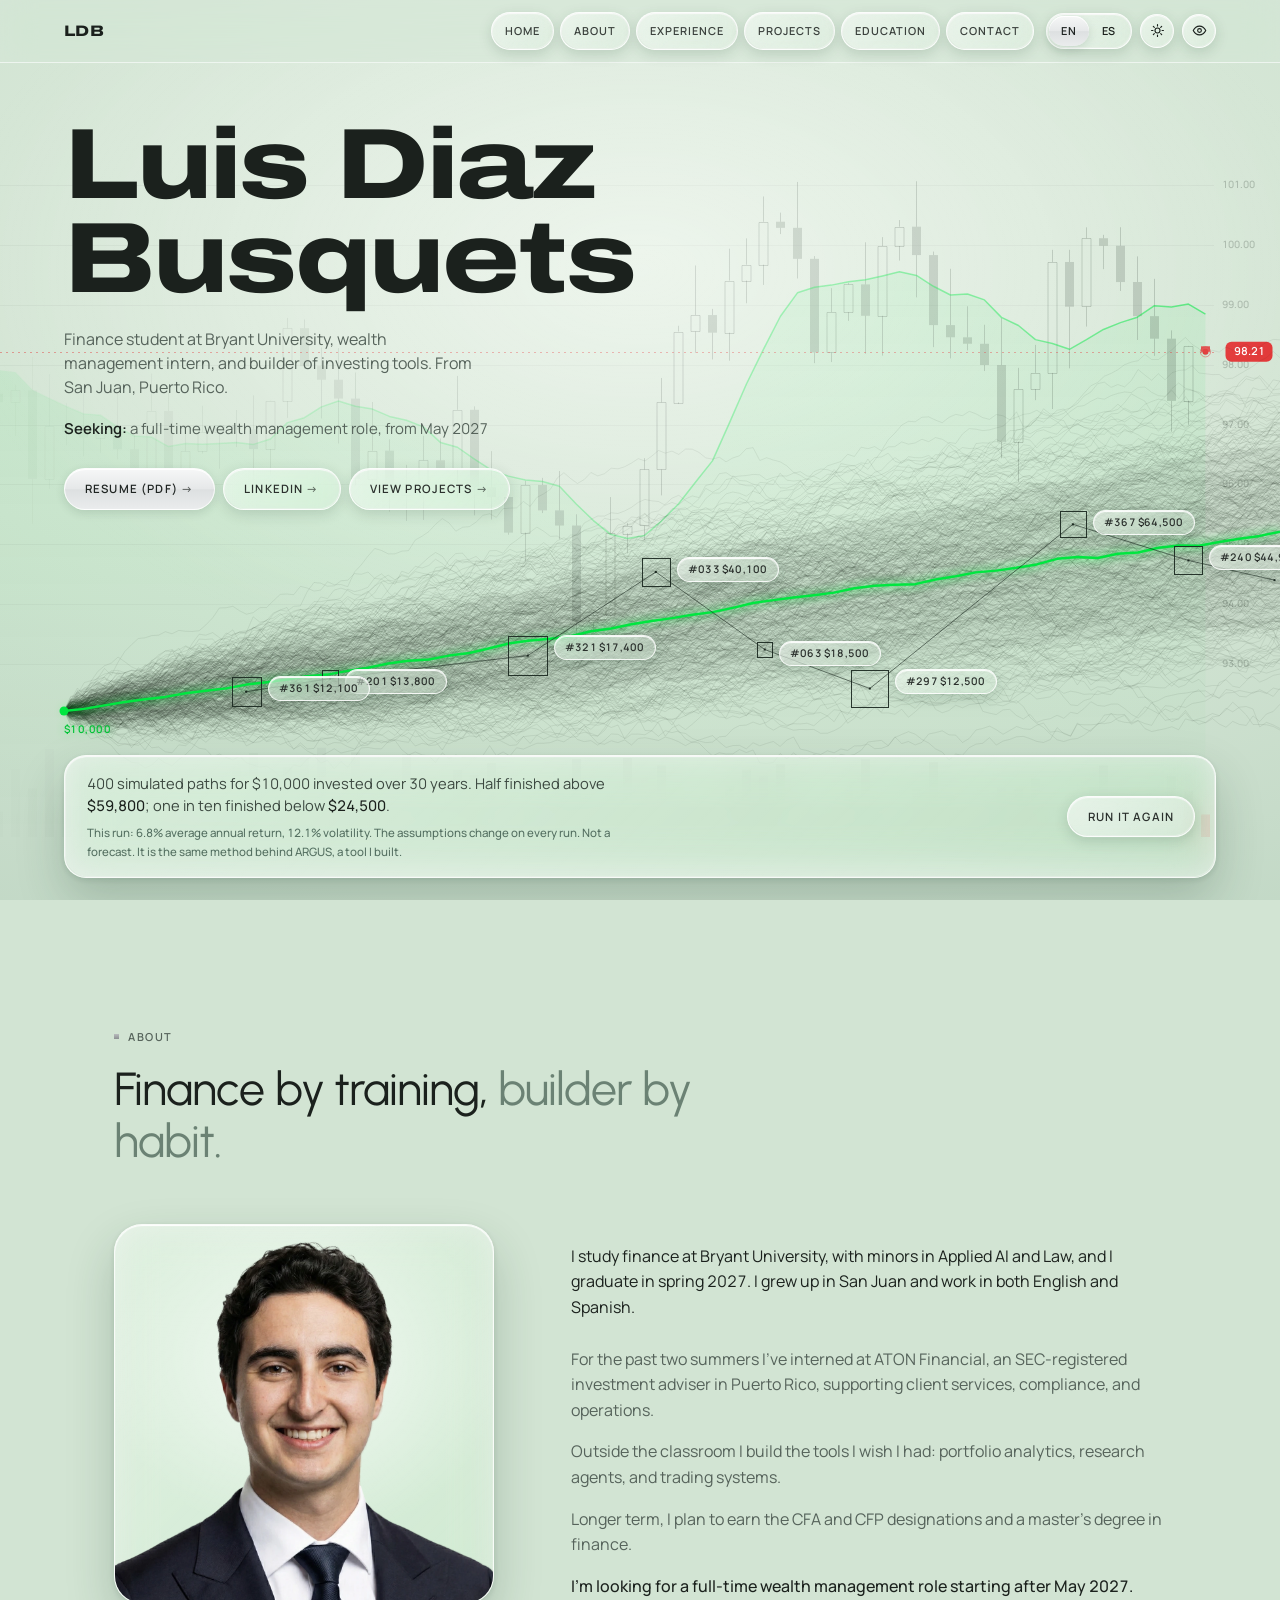
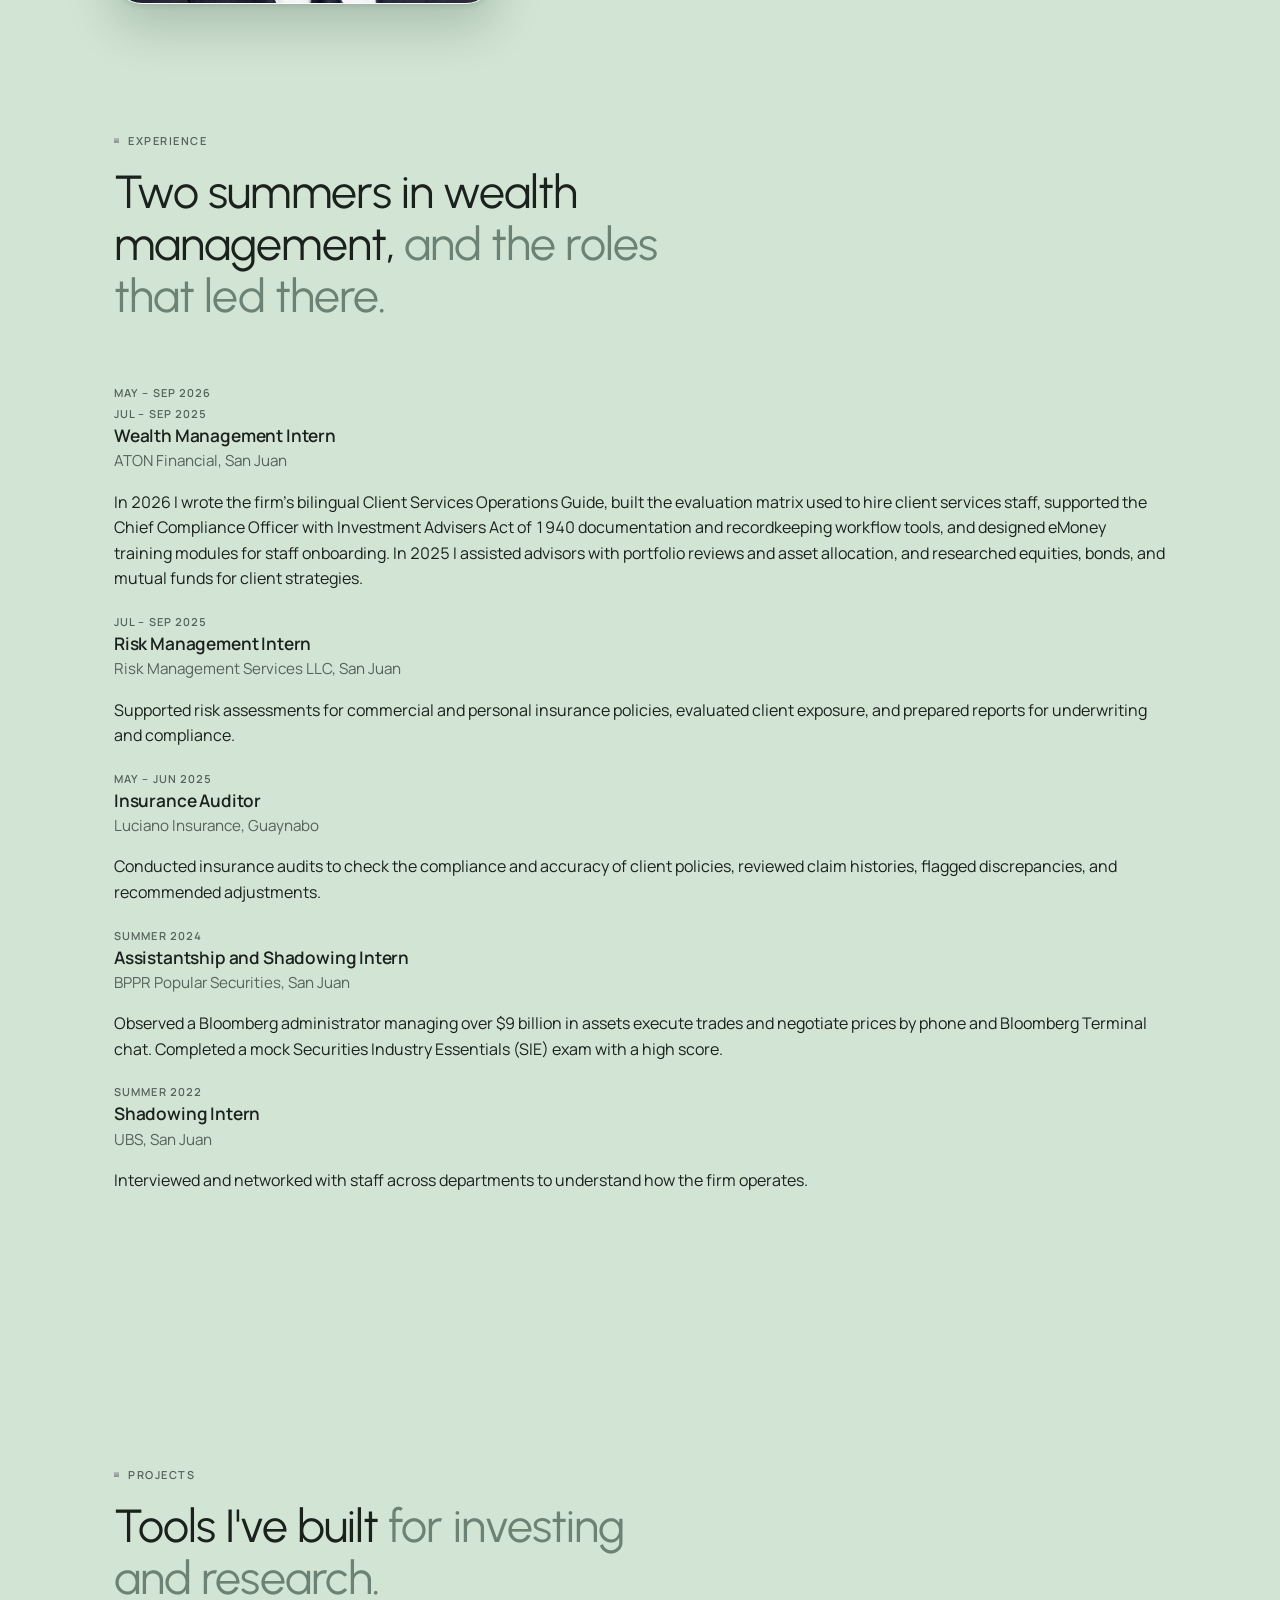
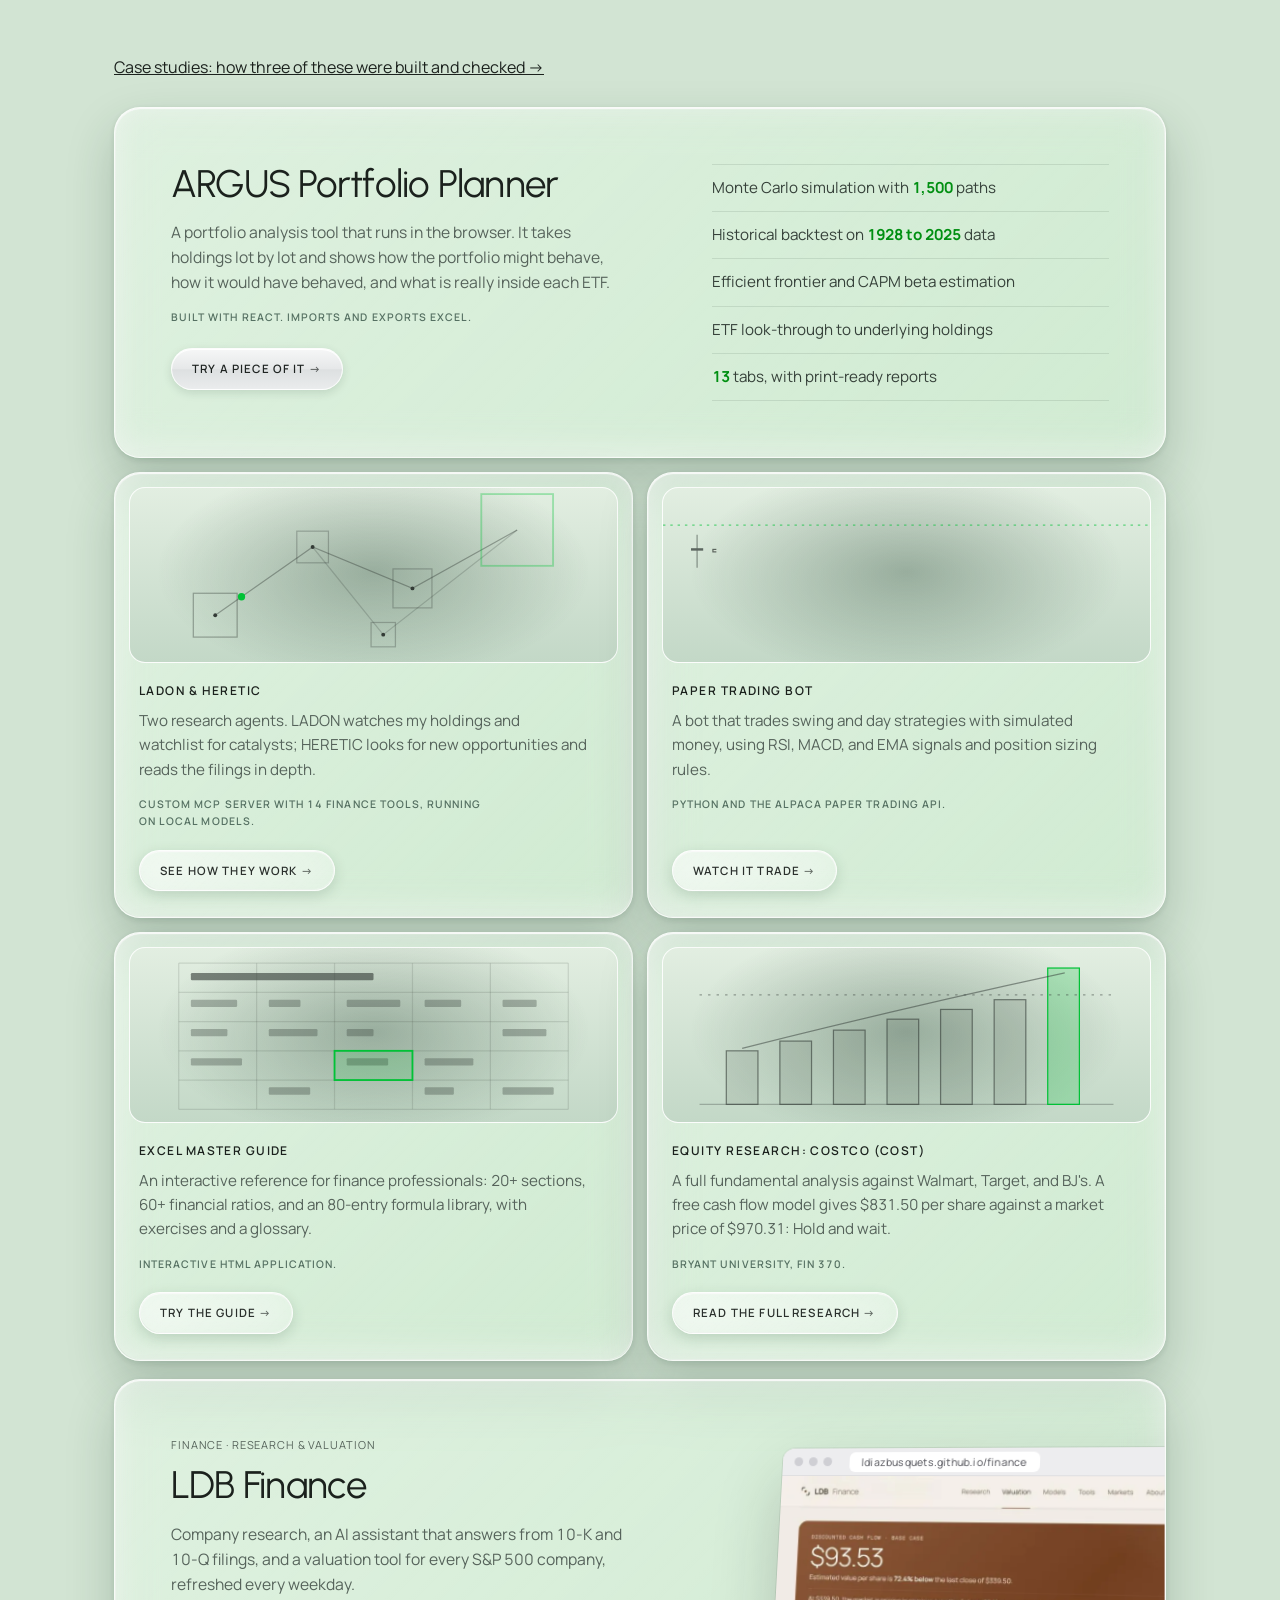
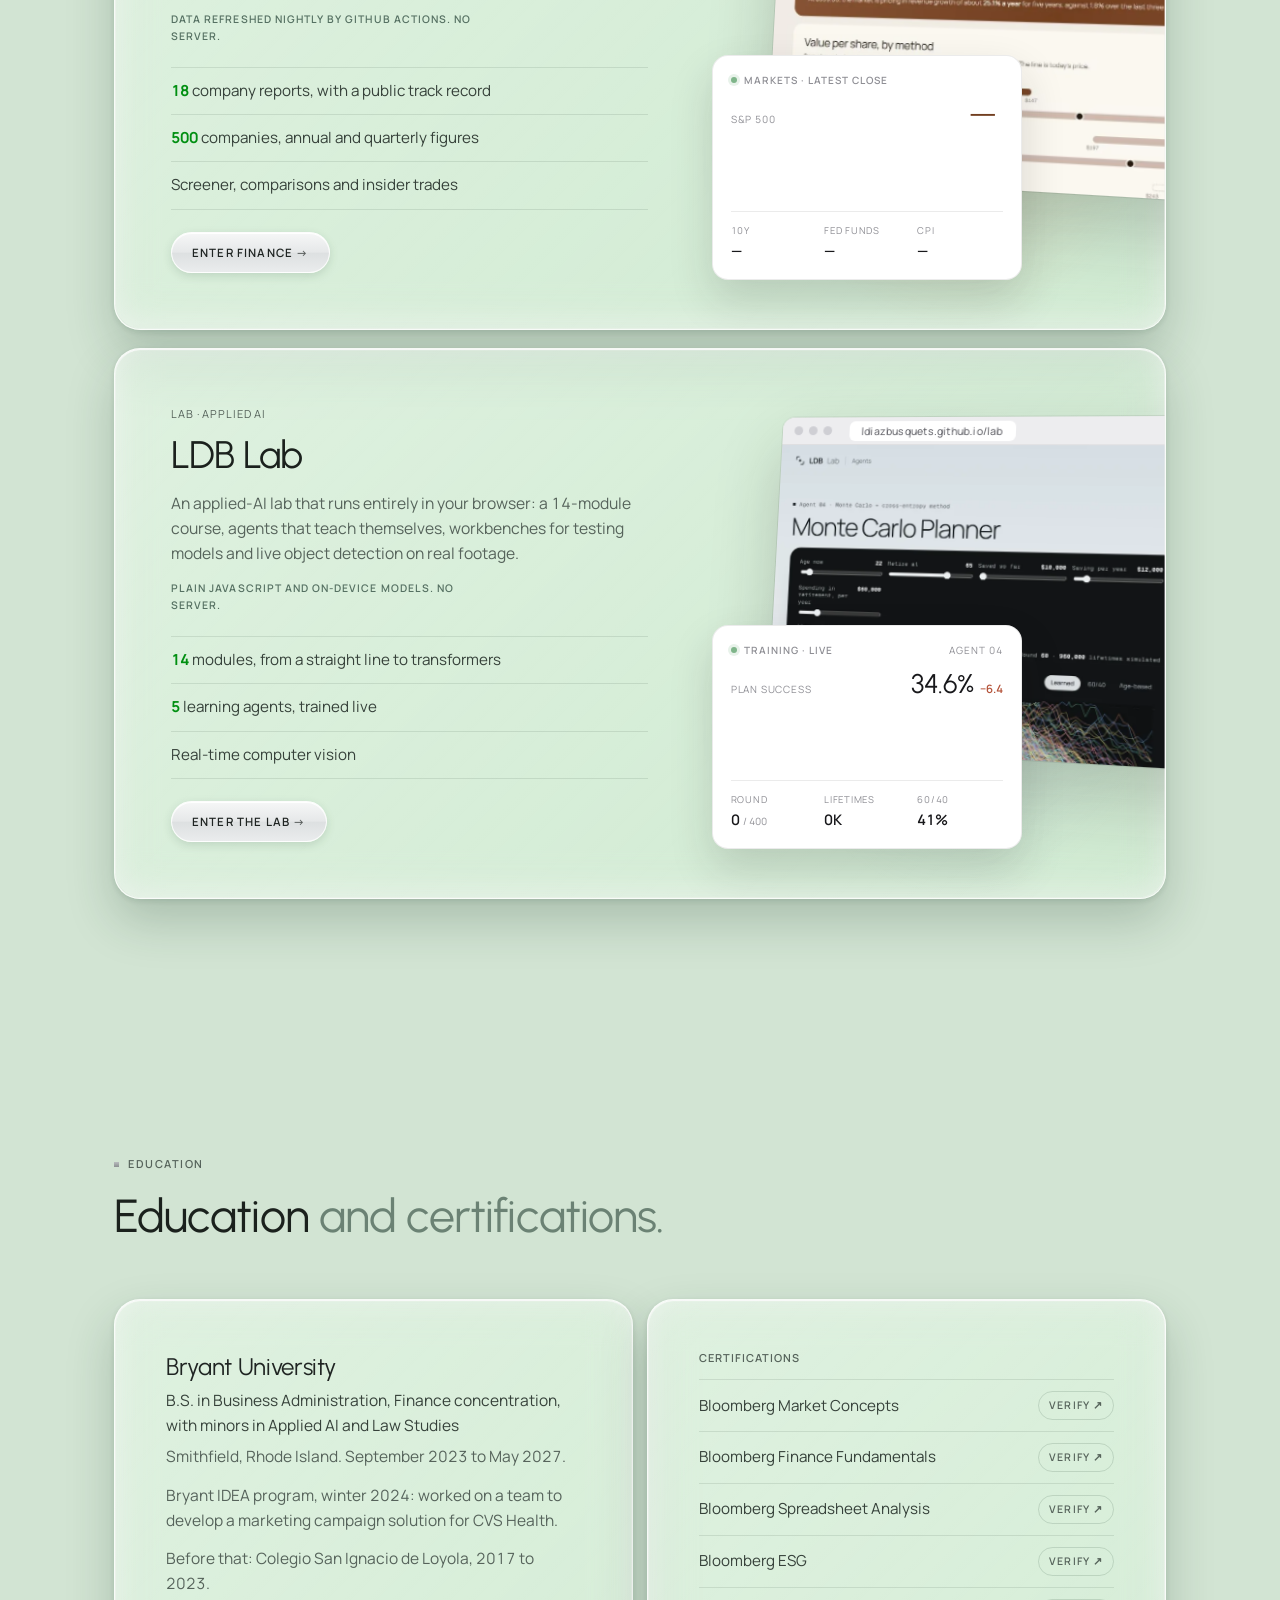
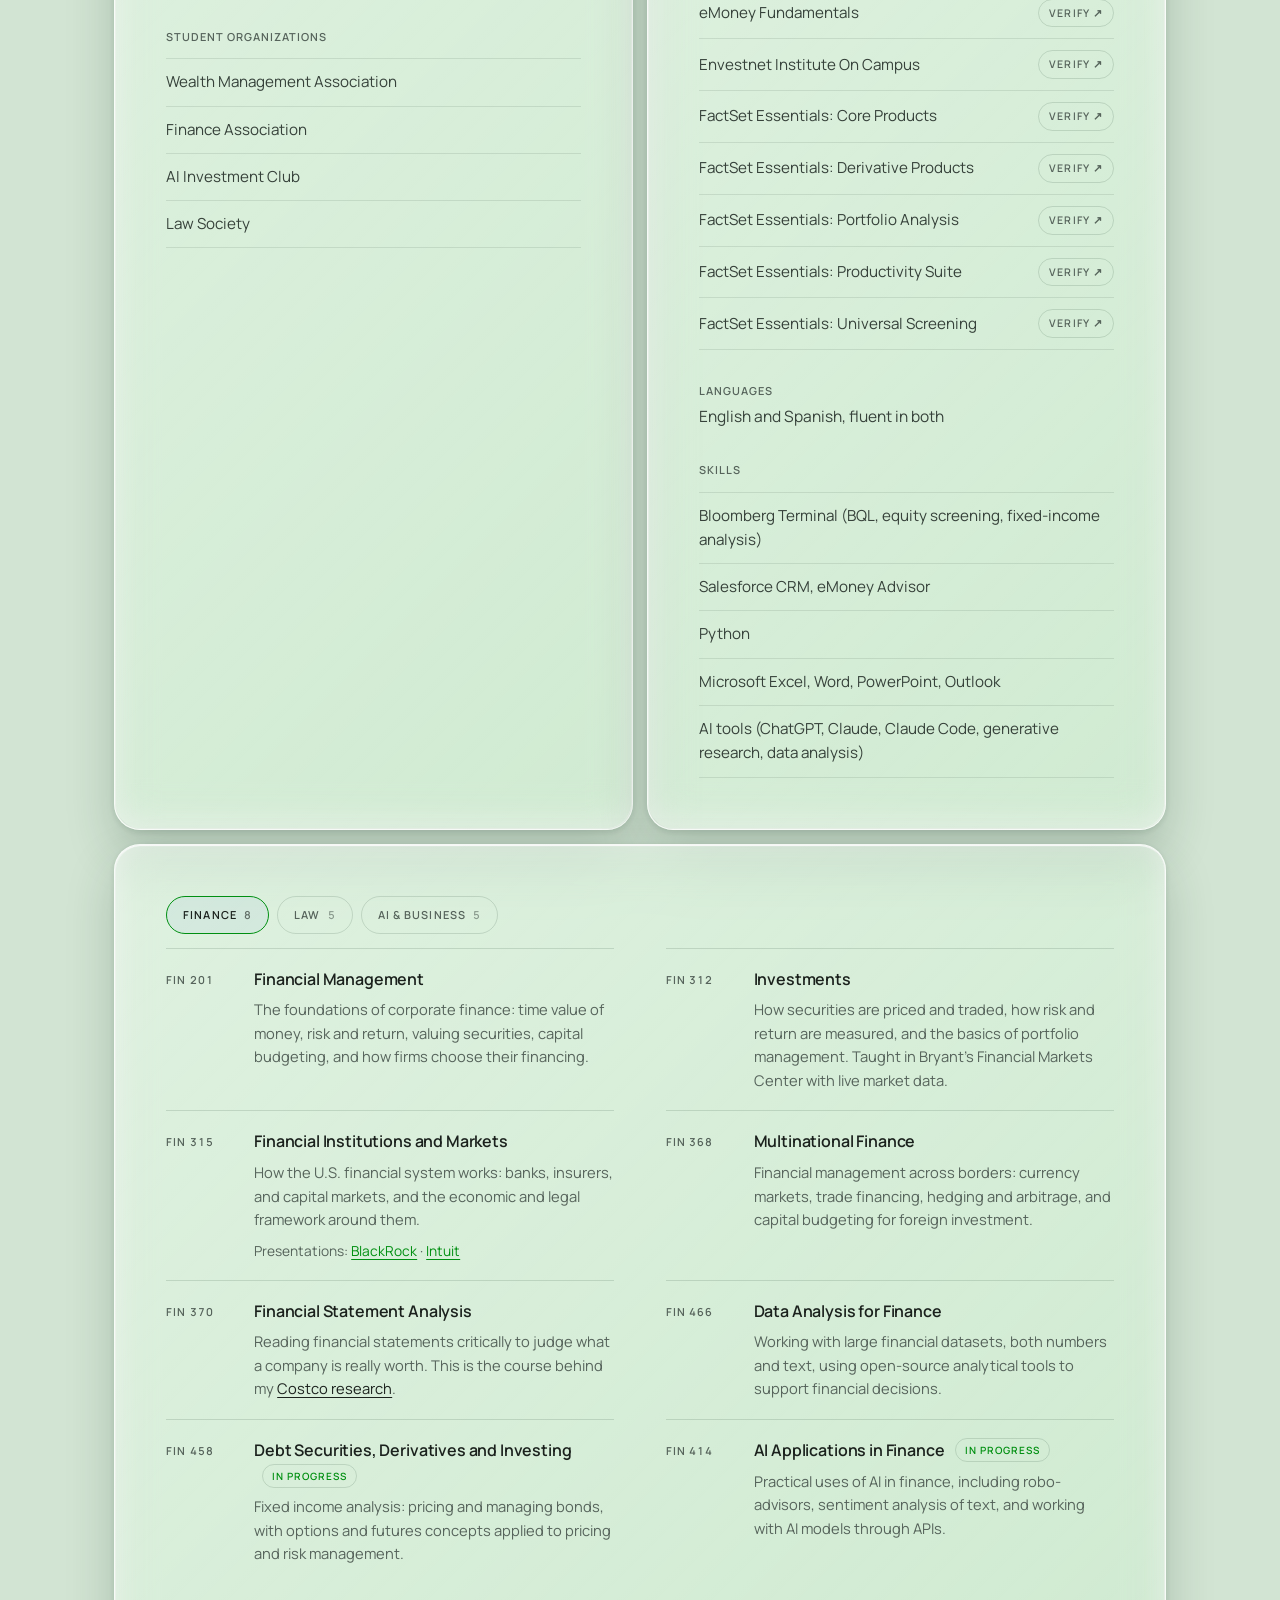
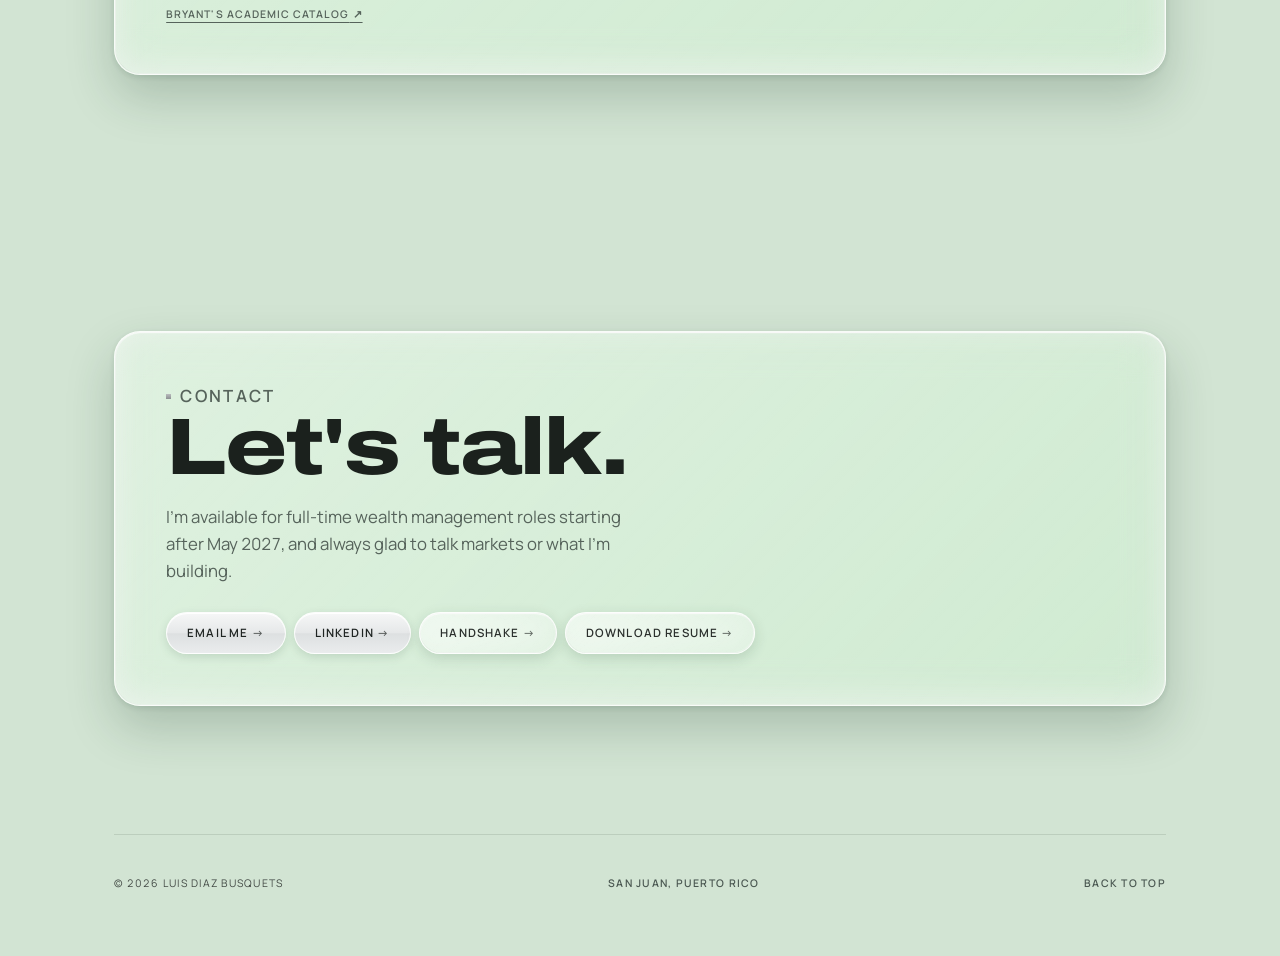
==== commit 0c57c3a5: "Coursework: BUS 400 link reads just 'Hilti' Co-Authored-By: Claude Opus 5.5 <noreply@anthropic.com> " ====
--- a/index.html
+++ b/index.html
@@ -1150,7 +1150,7 @@
             <li><span class="code">LGLS 451</span><div><b><span data-es="Derecho Mercantil Internacional">International Business Law</span></b><p data-es="Las reglas legales detrás de los negocios internacionales: contratos, comercio y resolución de disputas entre países.">The legal rules behind doing business across borders: contracts, trade, and resolving disputes between countries.</p></div></li>
         </ul>
         <ul class="courselist" role="tabpanel" id="cp-oth" aria-labelledby="ct-oth" hidden>
-            <li><span class="code">BUS 400</span><div><b><span data-es="Política de Negocios">Business Policy</span> <span class="status" data-es="En curso">In progress</span></b><p data-es="El curso integrador de negocios: cómo la alta gerencia analiza una industria, encuentra una ventaja competitiva y pone la estrategia en práctica, a través de casos.">The business capstone: how top managers analyze an industry, find a competitive advantage and put strategy into practice, taught through cases.</p><p class="proj"><span data-es="Presentación:">Presentation:</span> <a href="presentations.html#hilti" data-es="Recomendación estratégica para Hilti">Hilti strategy recommendation</a></p></div></li>
+            <li><span class="code">BUS 400</span><div><b><span data-es="Política de Negocios">Business Policy</span> <span class="status" data-es="En curso">In progress</span></b><p data-es="El curso integrador de negocios: cómo la alta gerencia analiza una industria, encuentra una ventaja competitiva y pone la estrategia en práctica, a través de casos.">The business capstone: how top managers analyze an industry, find a competitive advantage and put strategy into practice, taught through cases.</p><p class="proj"><span data-es="Presentación:">Presentation:</span> <a href="presentations.html#hilti">Hilti</a></p></div></li>
             <li><span class="code">AI 201</span><div><b><span data-es="Introducción a la Inteligencia Artificial">Introduction to Artificial Intelligence</span> <span class="status" data-es="En curso">In progress</span></b><p data-es="Los fundamentos de la IA, desde el aprendizaje automático y profundo hasta el procesamiento de lenguaje natural y la IA generativa, con ingeniería de prompts, herramientas de poco código y una aplicación de IA hecha en equipo.">The foundations of AI, from machine learning and deep learning to natural language processing and generative AI, with prompt engineering, low-code tools and a team-built AI application.</p></div></li>
             <li><span class="code">AI 202</span><div><b><span data-es="Aplicaciones y Ética de la Inteligencia Artificial">Artificial Intelligence Applications and Ethics</span> <span class="status" data-es="Primavera 2027">Spring 2027</span></b><p data-es="Cómo la IA crea valor en distintas industrias y las preguntas éticas que plantea, con casos, conferenciantes invitados y un proyecto en equipo de todo el semestre sobre una industria.">How AI creates value across industries and the ethical questions it raises, through cases, guest speakers and a semester-long team project on one industry.</p></div></li>
             <li><span class="code">SCI 359</span><div><b><span data-es="Inteligencia Artificial en el Cuidado de la Salud">Artificial Intelligence in Healthcare</span> <span class="status" data-es="Primavera 2027">Spring 2027</span></b><p data-es="Cómo se está aplicando la inteligencia artificial en el cuidado de la salud.">How artificial intelligence is being applied across healthcare.</p><p class="proj"><span data-es="Proyecto:">Project:</span> <a href="health/" target="_blank" rel="noopener">LDB Health</a></p></div></li>
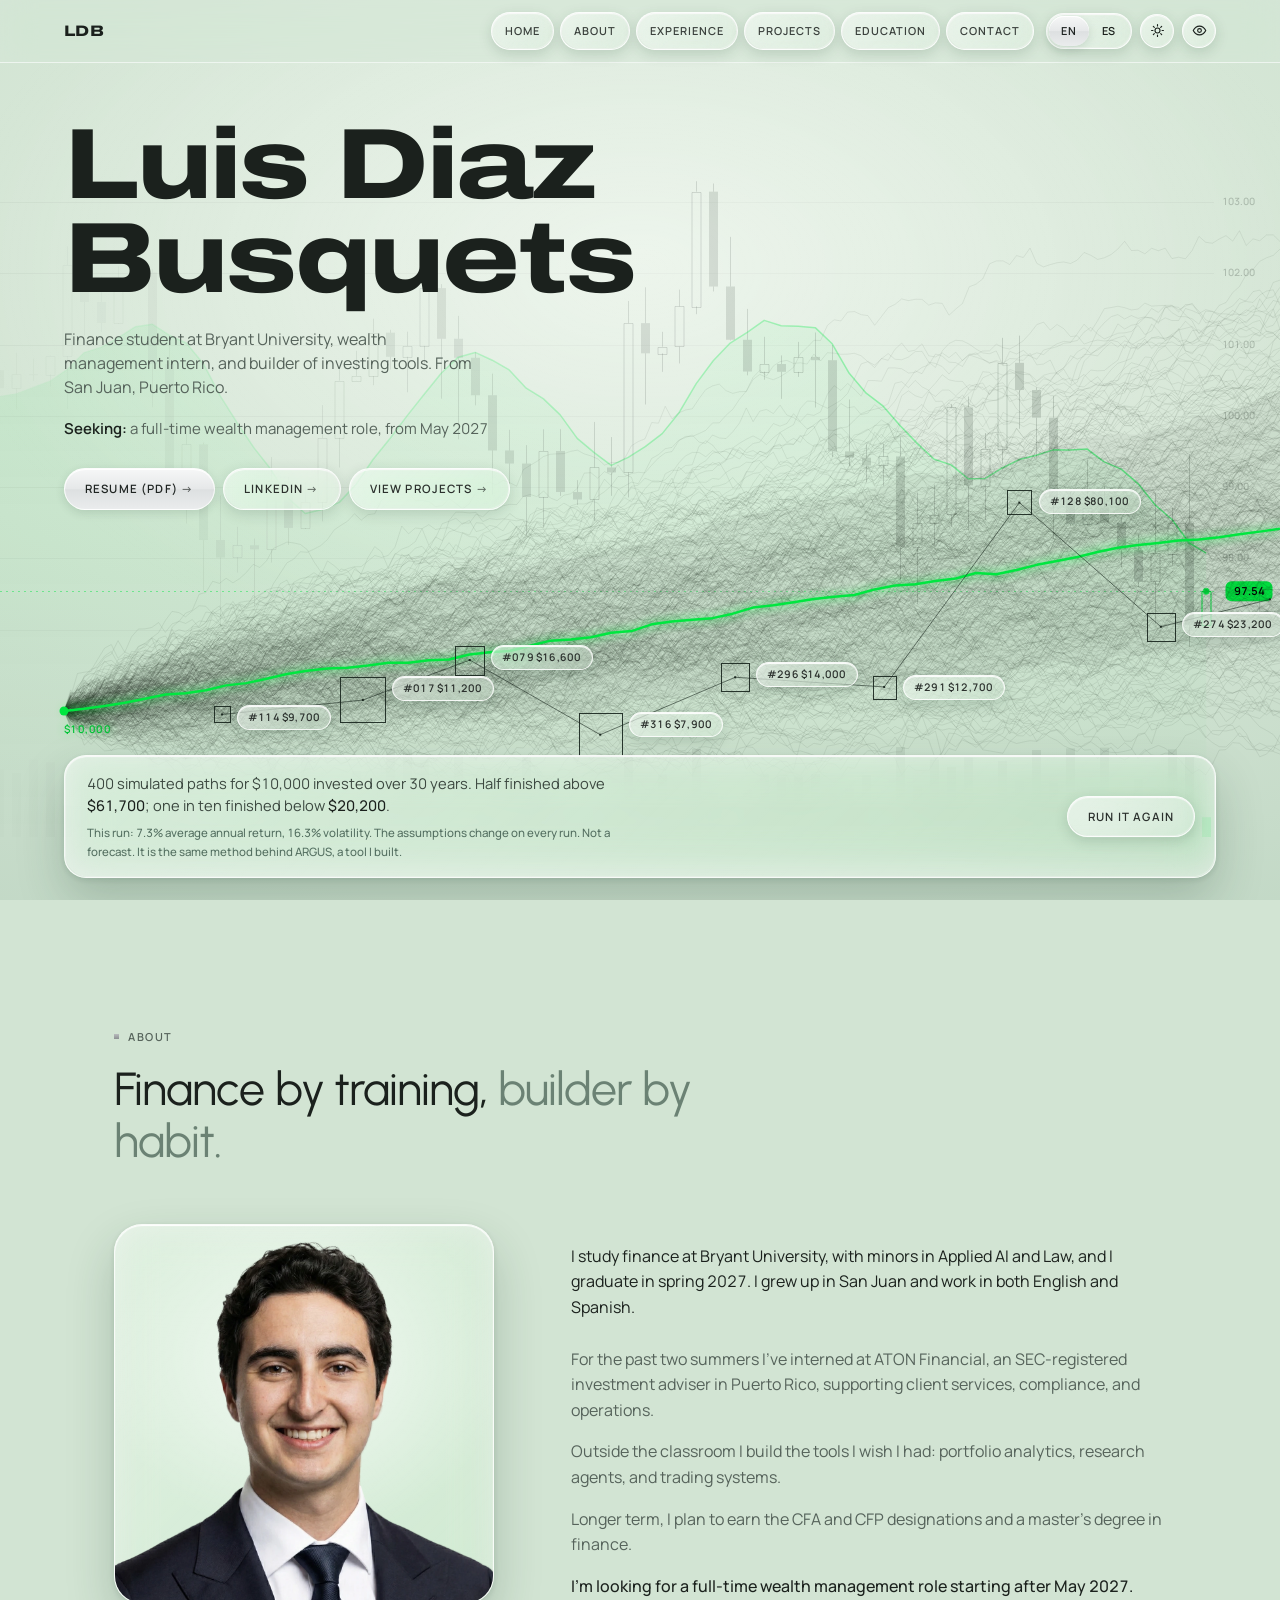
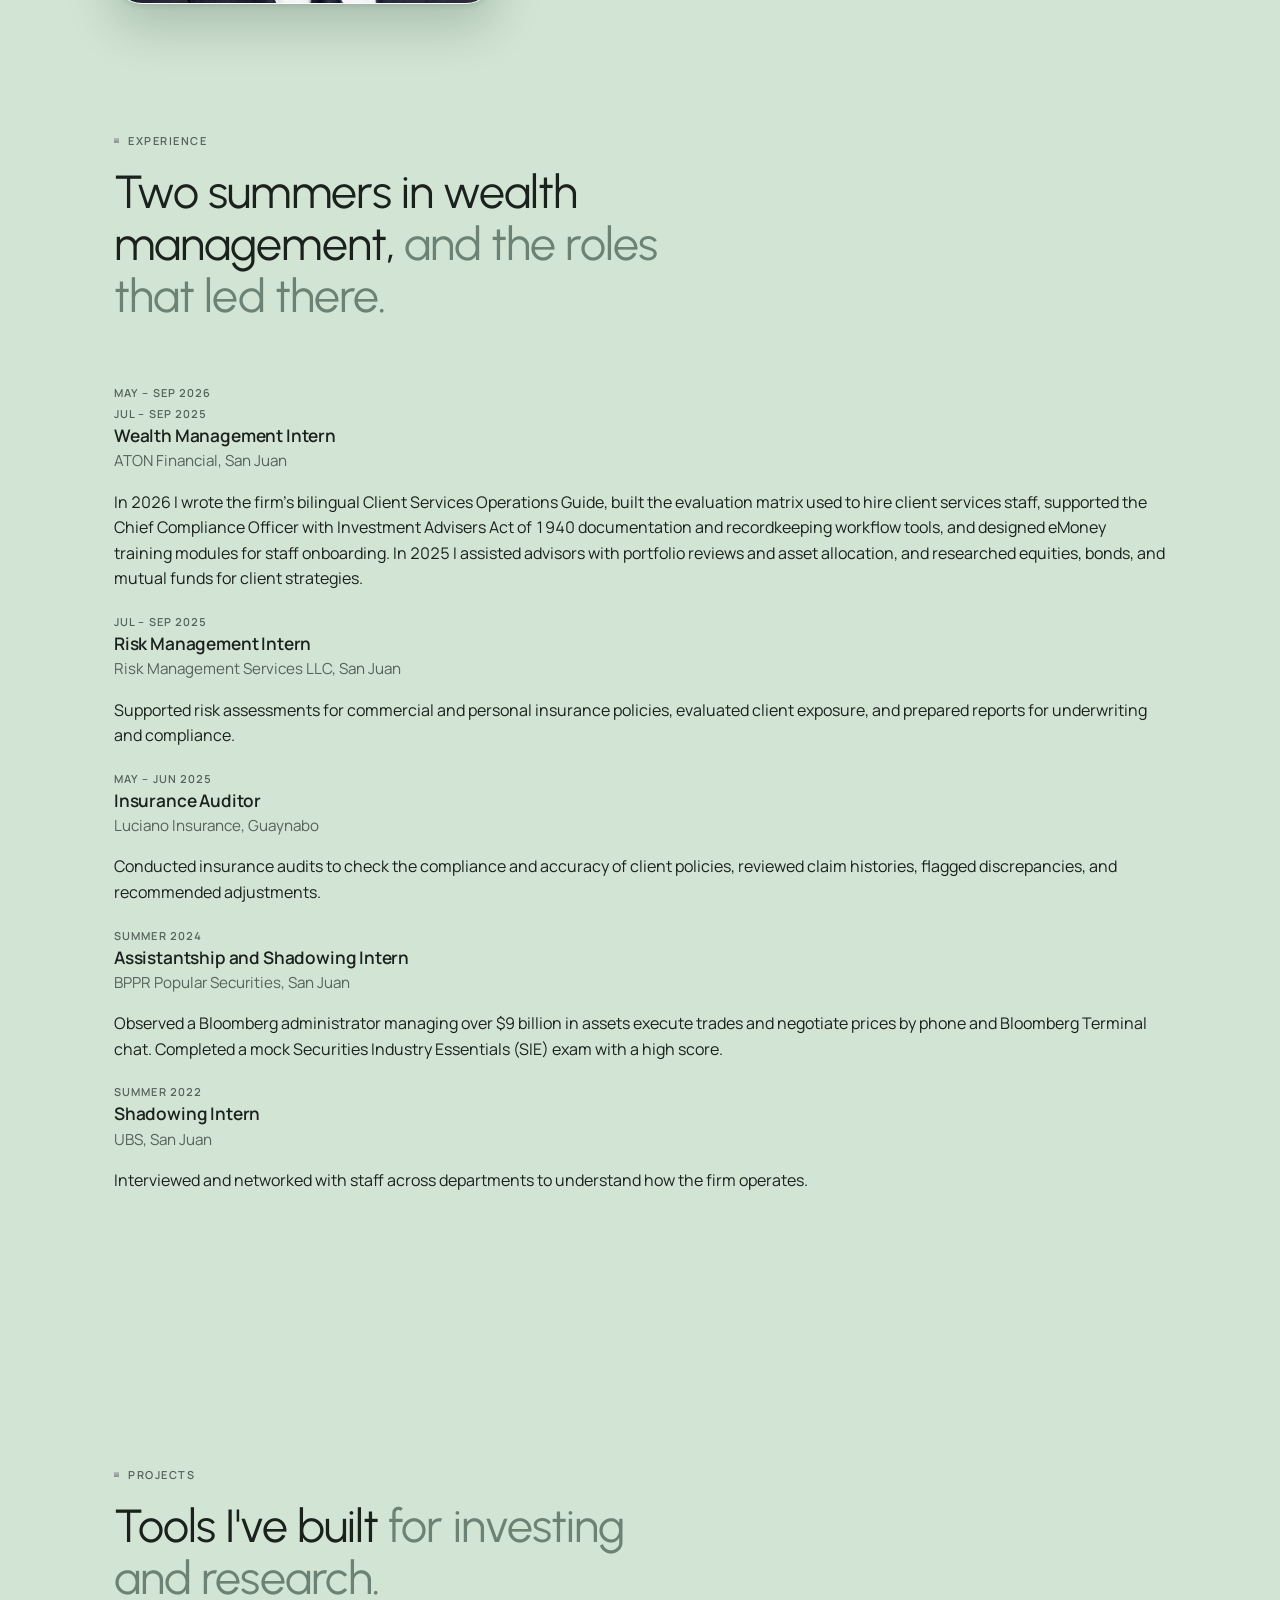
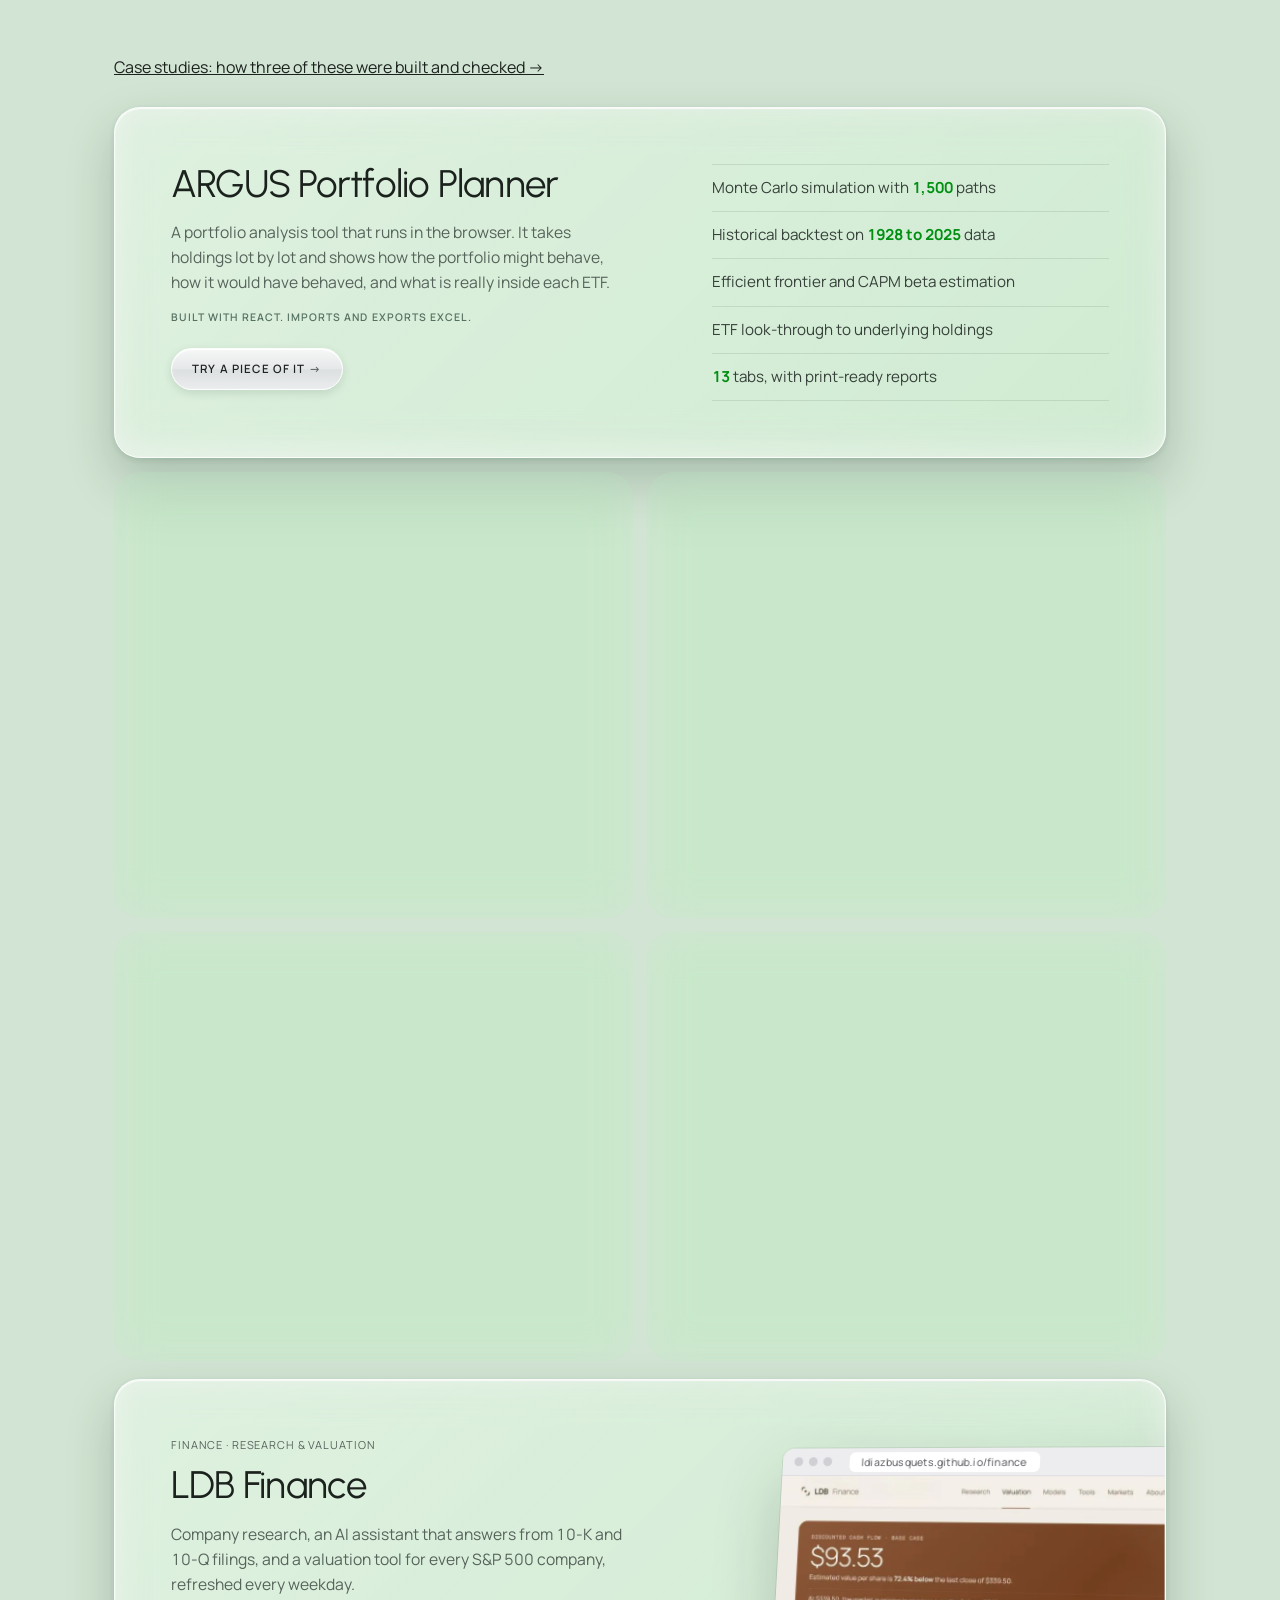
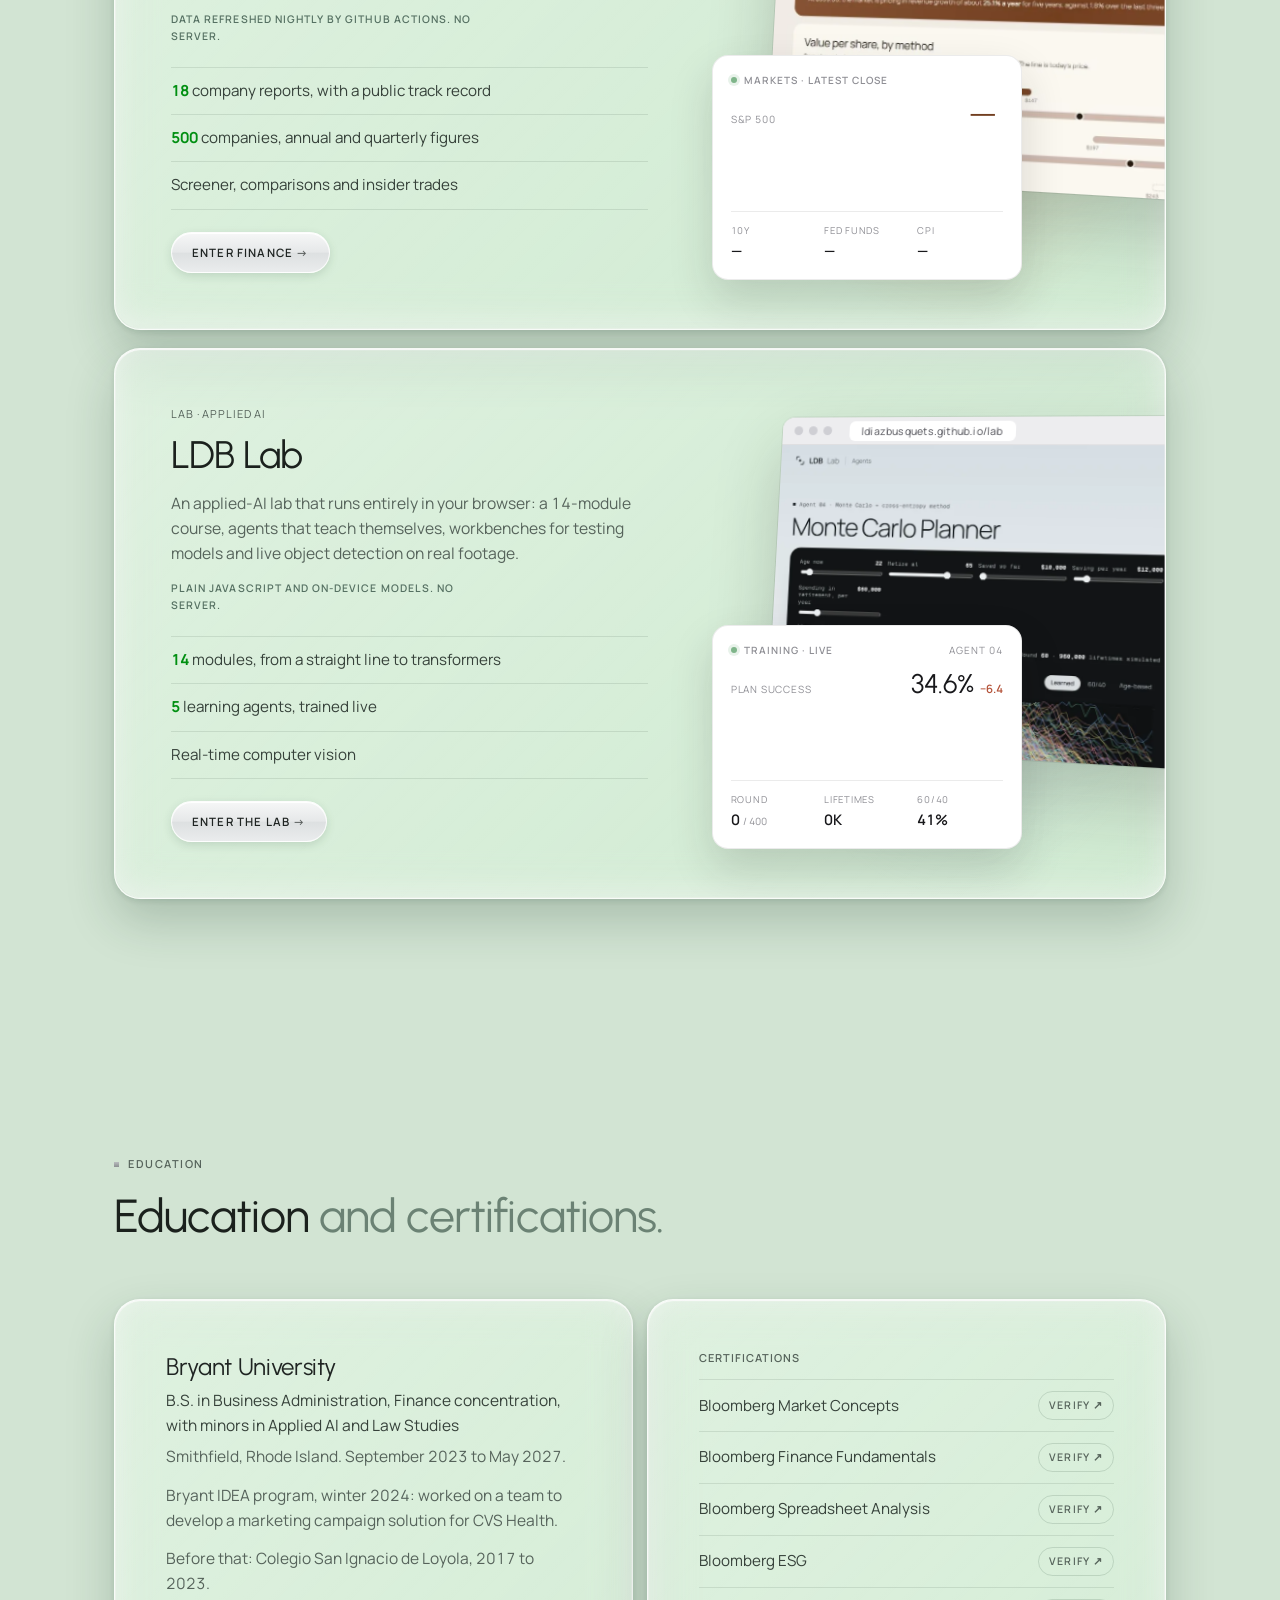
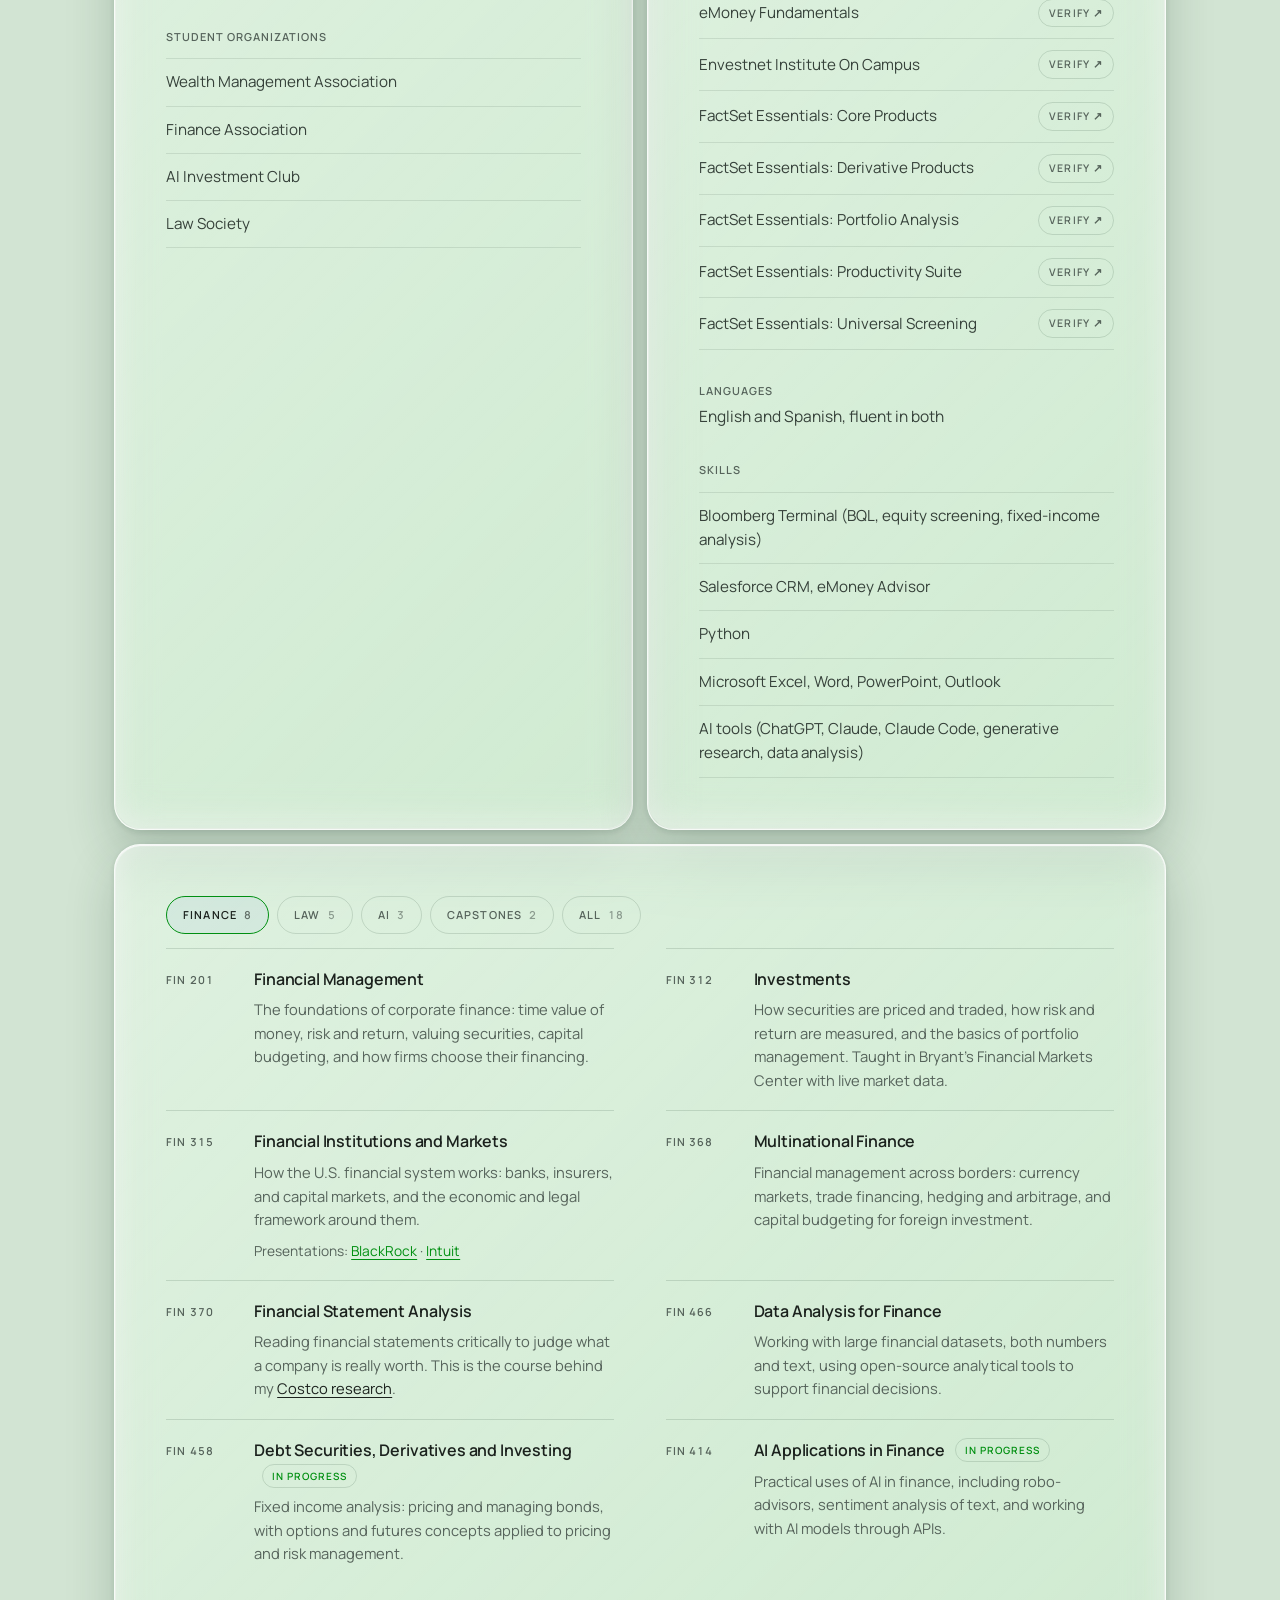
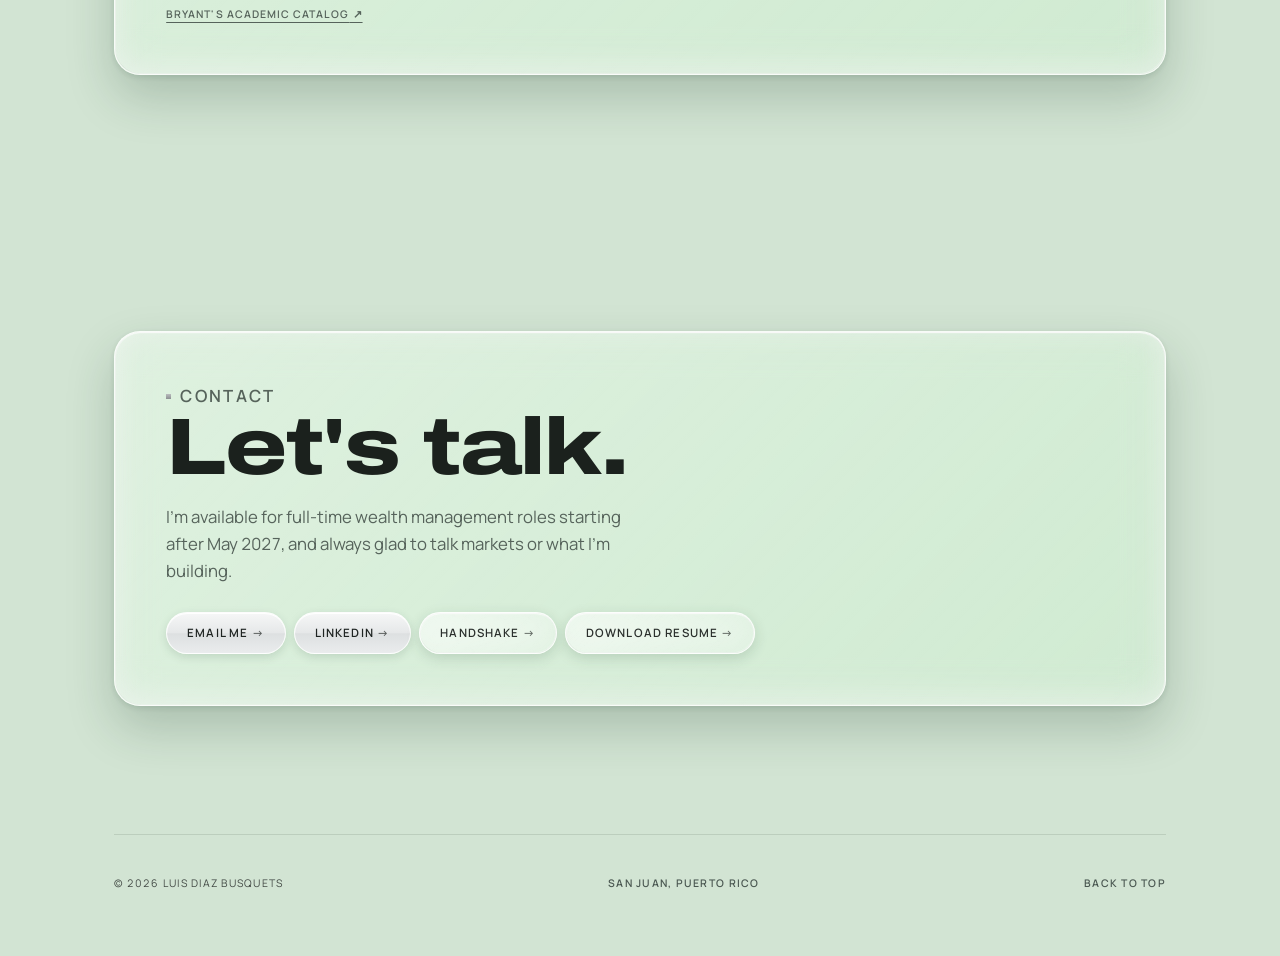
==== commit 7d53a05f: "Coursework tabs: Finance, Law, AI, Capstones and All AI (the Applied AI minor) gets its own tab like" ====
--- a/index.html
+++ b/index.html
@@ -632,6 +632,9 @@
   .ctabs button:hover { color: var(--ink); }
   .ctabs button[aria-selected="true"] { color: var(--ink); border-color: var(--brass); background: rgba(124,169,212,.10); }
   .courselist[hidden] { display: none; }
+  .coursework .cgroup { display: none; }
+  .coursework.all .cgroup { display: block; font-family: var(--mono); font-size: 11px; font-weight: 600; text-transform: uppercase; letter-spacing: .09em; color: var(--soft); margin: 30px 0 8px; }
+  .coursework.all .ctabs + .cgroup { margin-top: 6px; }
   .courselist .proj { margin-top: 8px; font-size: .86rem; color: var(--soft); }
   .courselist .proj a { color: var(--brass); text-underline-offset: 3px; }
   @media (max-width: 520px) { .hero-head .cta .vp { display: none; } }   /* one row of buttons on phones; the projects are a scroll away */
@@ -1130,8 +1133,11 @@
         <div class="ctabs" role="tablist" aria-label="Coursework by subject">
           <button type="button" role="tab" id="ct-fin" aria-controls="cp-fin" aria-selected="true"><span data-es="Finanzas">Finance</span> <i>8</i></button>
           <button type="button" role="tab" id="ct-law" aria-controls="cp-law" aria-selected="false" tabindex="-1"><span data-es="Derecho">Law</span> <i>5</i></button>
-          <button type="button" role="tab" id="ct-oth" aria-controls="cp-oth" aria-selected="false" tabindex="-1"><span data-es="IA y negocios">AI &amp; Business</span> <i>5</i></button>
-        </div>
+          <button type="button" role="tab" id="ct-ai" aria-controls="cp-ai" aria-selected="false" tabindex="-1"><span data-es="IA">AI</span> <i>3</i></button>
+          <button type="button" role="tab" id="ct-cap" aria-controls="cp-cap" aria-selected="false" tabindex="-1"><span data-es="Proyectos integradores">Capstones</span> <i>2</i></button>
+          <button type="button" role="tab" id="ct-all" aria-controls="cp-fin cp-law cp-ai cp-cap" aria-selected="false" tabindex="-1" data-all><span data-es="Todos">All</span> <i>18</i></button>
+        </div>
+        <h3 class="cgroup" data-es="Finanzas">Finance</h3>
         <ul class="courselist" role="tabpanel" id="cp-fin" aria-labelledby="ct-fin">
             <li><span class="code">FIN 201</span><div><b><span data-es="Gerencia Financiera">Financial Management</span></b><p data-es="Los fundamentos de las finanzas corporativas: valor del dinero en el tiempo, riesgo y rendimiento, valoración de valores, presupuesto de capital y cómo las empresas eligen su financiamiento.">The foundations of corporate finance: time value of money, risk and return, valuing securities, capital budgeting, and how firms choose their financing.</p></div></li>
             <li><span class="code">FIN 312</span><div><b><span data-es="Inversiones">Investments</span></b><p data-es="Cómo se valoran y negocian los valores, cómo se miden el riesgo y el rendimiento, y las bases del manejo de portafolios. Se ofrece en el Financial Markets Center de Bryant con datos de mercado en vivo.">How securities are priced and traded, how risk and return are measured, and the basics of portfolio management. Taught in Bryant's Financial Markets Center with live market data.</p></div></li>
@@ -1142,6 +1148,7 @@
             <li><span class="code">FIN 458</span><div><b><span data-es="Valores de Deuda, Derivados e Inversión">Debt Securities, Derivatives and Investing</span> <span class="status" data-es="En curso">In progress</span></b><p data-es="Análisis de renta fija: valoración y manejo de bonos, con conceptos de opciones y futuros aplicados a la valoración y al manejo de riesgo.">Fixed income analysis: pricing and managing bonds, with options and futures concepts applied to pricing and risk management.</p></div></li>
             <li><span class="code">FIN 414</span><div><b><span data-es="Aplicaciones de IA en Finanzas">AI Applications in Finance</span> <span class="status" data-es="En curso">In progress</span></b><p data-es="Usos prácticos de la IA en finanzas, incluyendo robo-asesores, análisis de sentimiento en texto y trabajo con modelos de IA mediante APIs.">Practical uses of AI in finance, including robo-advisors, sentiment analysis of text, and working with AI models through APIs.</p></div></li>
         </ul>
+        <h3 class="cgroup" data-es="Derecho">Law</h3>
         <ul class="courselist" role="tabpanel" id="cp-law" aria-labelledby="ct-law" hidden>
             <li><span class="code">LGLS 211</span><div><b><span data-es="El Entorno Legal de los Negocios">The Legal Environment of Business</span></b><p data-es="Cómo funcionan los sistemas y procesos legales, y cómo el derecho moldea la operación de los negocios.">How legal systems and processes work, and how law shapes the way businesses operate.</p></div></li>
             <li><span class="code">LGLS 230</span><div><b><span data-es="Sistema Legal">Legal System</span></b><p data-es="La estructura del sistema legal de Estados Unidos y su comparación con el derecho internacional y los sistemas legales de otros países.">The structure of the U.S. legal system and how it compares with international law and the legal systems of other countries.</p></div></li>
@@ -1149,11 +1156,15 @@
             <li><span class="code">LGLS 412</span><div><b><span data-es="Derecho de las Instituciones Financieras">Law of Financial Institutions</span></b><p data-es="Las leyes y regulaciones que rigen a los bancos y otras instituciones financieras.">The laws and regulations that govern banks and other financial institutions.</p></div></li>
             <li><span class="code">LGLS 451</span><div><b><span data-es="Derecho Mercantil Internacional">International Business Law</span></b><p data-es="Las reglas legales detrás de los negocios internacionales: contratos, comercio y resolución de disputas entre países.">The legal rules behind doing business across borders: contracts, trade, and resolving disputes between countries.</p></div></li>
         </ul>
-        <ul class="courselist" role="tabpanel" id="cp-oth" aria-labelledby="ct-oth" hidden>
-            <li><span class="code">BUS 400</span><div><b><span data-es="Política de Negocios">Business Policy</span> <span class="status" data-es="En curso">In progress</span></b><p data-es="El curso integrador de negocios: cómo la alta gerencia analiza una industria, encuentra una ventaja competitiva y pone la estrategia en práctica, a través de casos.">The business capstone: how top managers analyze an industry, find a competitive advantage and put strategy into practice, taught through cases.</p><p class="proj"><span data-es="Presentación:">Presentation:</span> <a href="presentations.html#hilti">Hilti</a></p></div></li>
+        <h3 class="cgroup" data-es="IA">AI</h3>
+        <ul class="courselist" role="tabpanel" id="cp-ai" aria-labelledby="ct-ai" hidden>
             <li><span class="code">AI 201</span><div><b><span data-es="Introducción a la Inteligencia Artificial">Introduction to Artificial Intelligence</span> <span class="status" data-es="En curso">In progress</span></b><p data-es="Los fundamentos de la IA, desde el aprendizaje automático y profundo hasta el procesamiento de lenguaje natural y la IA generativa, con ingeniería de prompts, herramientas de poco código y una aplicación de IA hecha en equipo.">The foundations of AI, from machine learning and deep learning to natural language processing and generative AI, with prompt engineering, low-code tools and a team-built AI application.</p></div></li>
             <li><span class="code">AI 202</span><div><b><span data-es="Aplicaciones y Ética de la Inteligencia Artificial">Artificial Intelligence Applications and Ethics</span> <span class="status" data-es="Primavera 2027">Spring 2027</span></b><p data-es="Cómo la IA crea valor en distintas industrias y las preguntas éticas que plantea, con casos, conferenciantes invitados y un proyecto en equipo de todo el semestre sobre una industria.">How AI creates value across industries and the ethical questions it raises, through cases, guest speakers and a semester-long team project on one industry.</p></div></li>
             <li><span class="code">SCI 359</span><div><b><span data-es="Inteligencia Artificial en el Cuidado de la Salud">Artificial Intelligence in Healthcare</span> <span class="status" data-es="Primavera 2027">Spring 2027</span></b><p data-es="Cómo se está aplicando la inteligencia artificial en el cuidado de la salud.">How artificial intelligence is being applied across healthcare.</p><p class="proj"><span data-es="Proyecto:">Project:</span> <a href="health/" target="_blank" rel="noopener">LDB Health</a></p></div></li>
+        </ul>
+        <h3 class="cgroup" data-es="Proyectos integradores">Capstones</h3>
+        <ul class="courselist" role="tabpanel" id="cp-cap" aria-labelledby="ct-cap" hidden>
+            <li><span class="code">BUS 400</span><div><b><span data-es="Política de Negocios">Business Policy</span> <span class="status" data-es="En curso">In progress</span></b><p data-es="El curso integrador de negocios: cómo la alta gerencia analiza una industria, encuentra una ventaja competitiva y pone la estrategia en práctica, a través de casos.">The business capstone: how top managers analyze an industry, find a competitive advantage and put strategy into practice, taught through cases.</p><p class="proj"><span data-es="Presentación:">Presentation:</span> <a href="presentations.html#hilti">Hilti</a></p></div></li>
             <li><span class="code">GEN 390</span><div><b><span data-es="Proyecto Integrador de Educación General">General Education Capstone</span> <span class="status" data-es="Primavera 2027">Spring 2027</span></b><p data-es="El cierre del programa de educación general: aplicar destrezas de todo el currículo, los Objetivos de Desarrollo Sostenible de la ONU y el proceso de innovación a un problema real.">The capstone of the general education program: applying skills from across the curriculum, the UN Sustainable Development Goals and the innovation process to a real-world problem.</p></div></li>
         </ul>
         <p class="built"><a href="https://catalog.bryant.edu/undergraduate/coursedescriptions/" target="_blank" rel="noopener" data-es="Catálogo académico de Bryant">Bryant's academic catalog</a></p>
@@ -1235,11 +1246,14 @@
   });
 })();
 
-(function () {                         /* coursework tabs: one subject at a time, arrow keys move between tabs */
-  var tabs = [].slice.call(document.querySelectorAll('.ctabs [role="tab"]')); if (!tabs.length) return;
+(function () {                         /* coursework tabs: one subject at a time (or All), arrow keys move between tabs */
+  var box = document.querySelector('.coursework'), tabs = [].slice.call(document.querySelectorAll('.ctabs [role="tab"]')); if (!tabs.length) return;
+  var panels = [].slice.call(box.querySelectorAll('.courselist[role="tabpanel"]'));
   function pick(t, focus) {
-    tabs.forEach(function (b) { var on = b === t; b.setAttribute('aria-selected', String(on)); b.tabIndex = on ? 0 : -1;
-      document.getElementById(b.getAttribute('aria-controls')).hidden = !on; });
+    var all = t.hasAttribute('data-all');
+    tabs.forEach(function (b) { var on = b === t; b.setAttribute('aria-selected', String(on)); b.tabIndex = on ? 0 : -1; });
+    panels.forEach(function (u) { u.hidden = !all && u.id !== t.getAttribute('aria-controls'); });
+    box.classList.toggle('all', all);
     if (focus) t.focus();
   }
   tabs.forEach(function (b, i) {
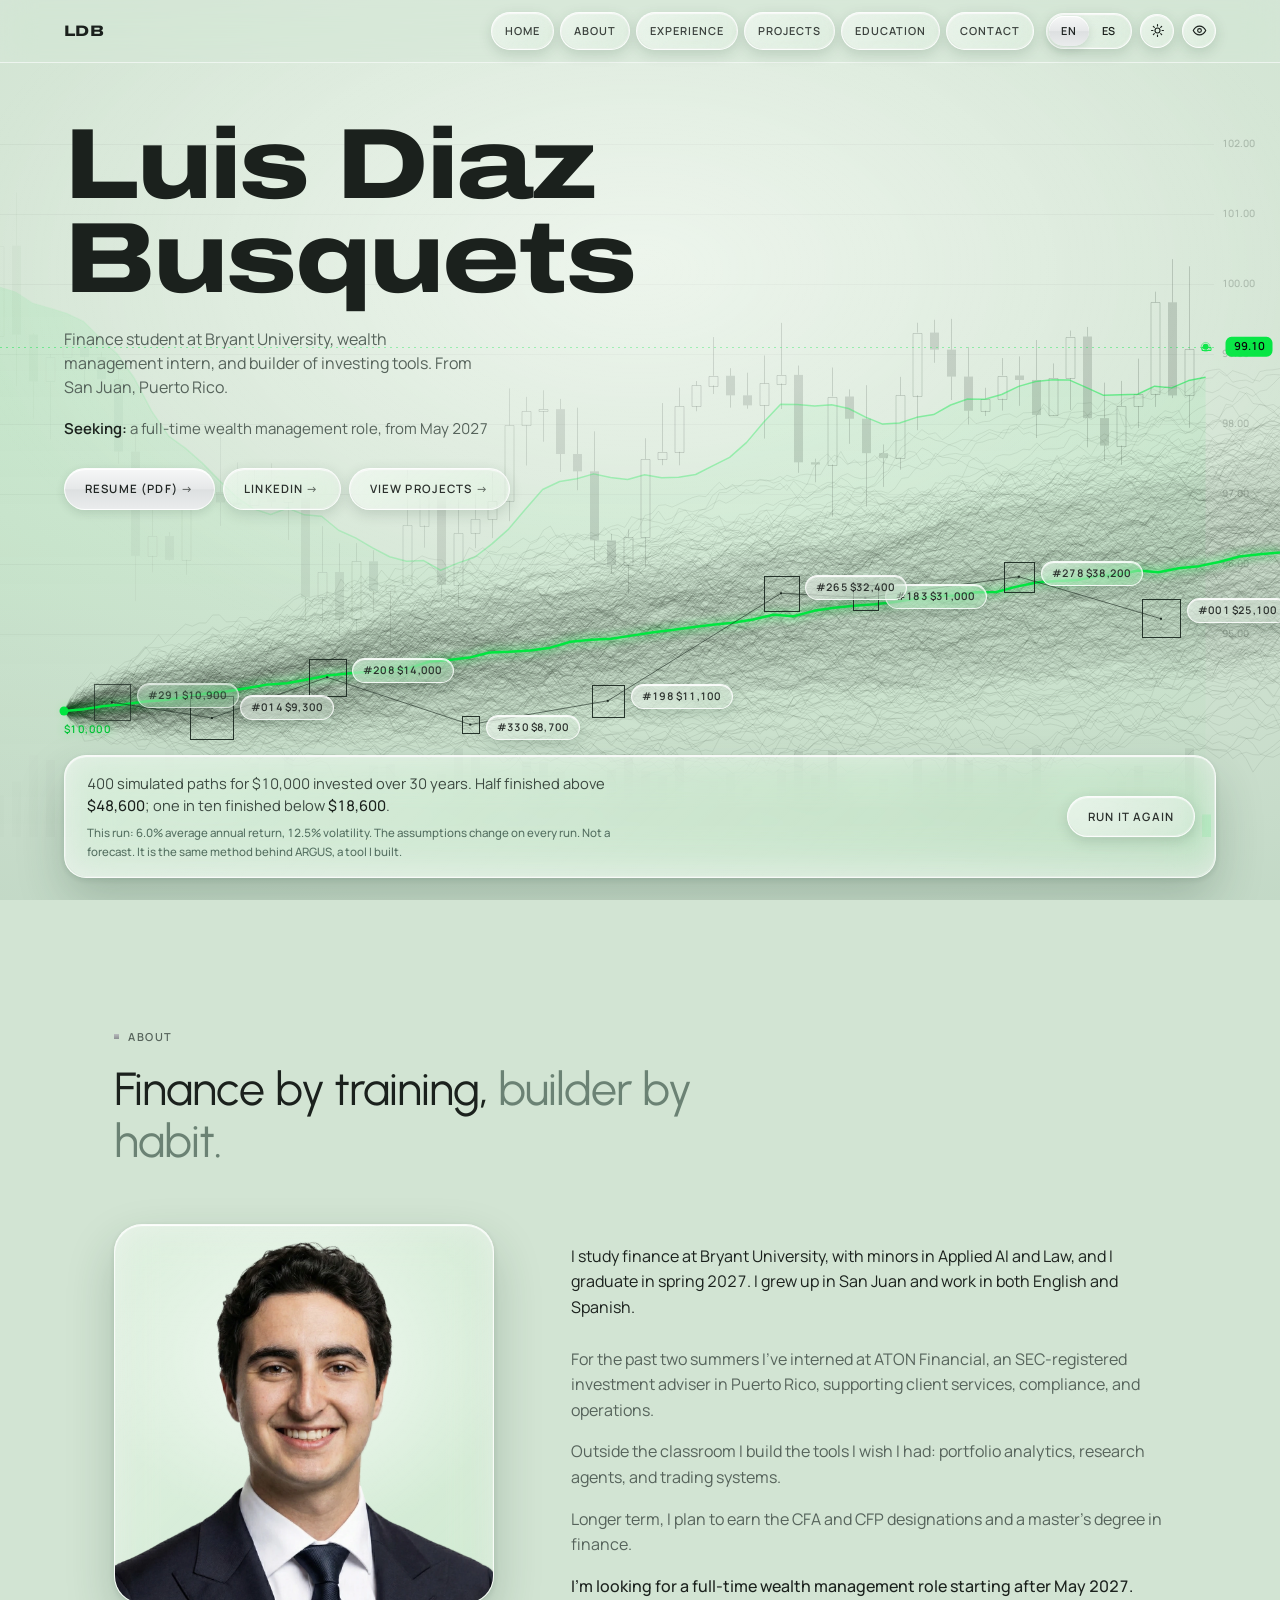
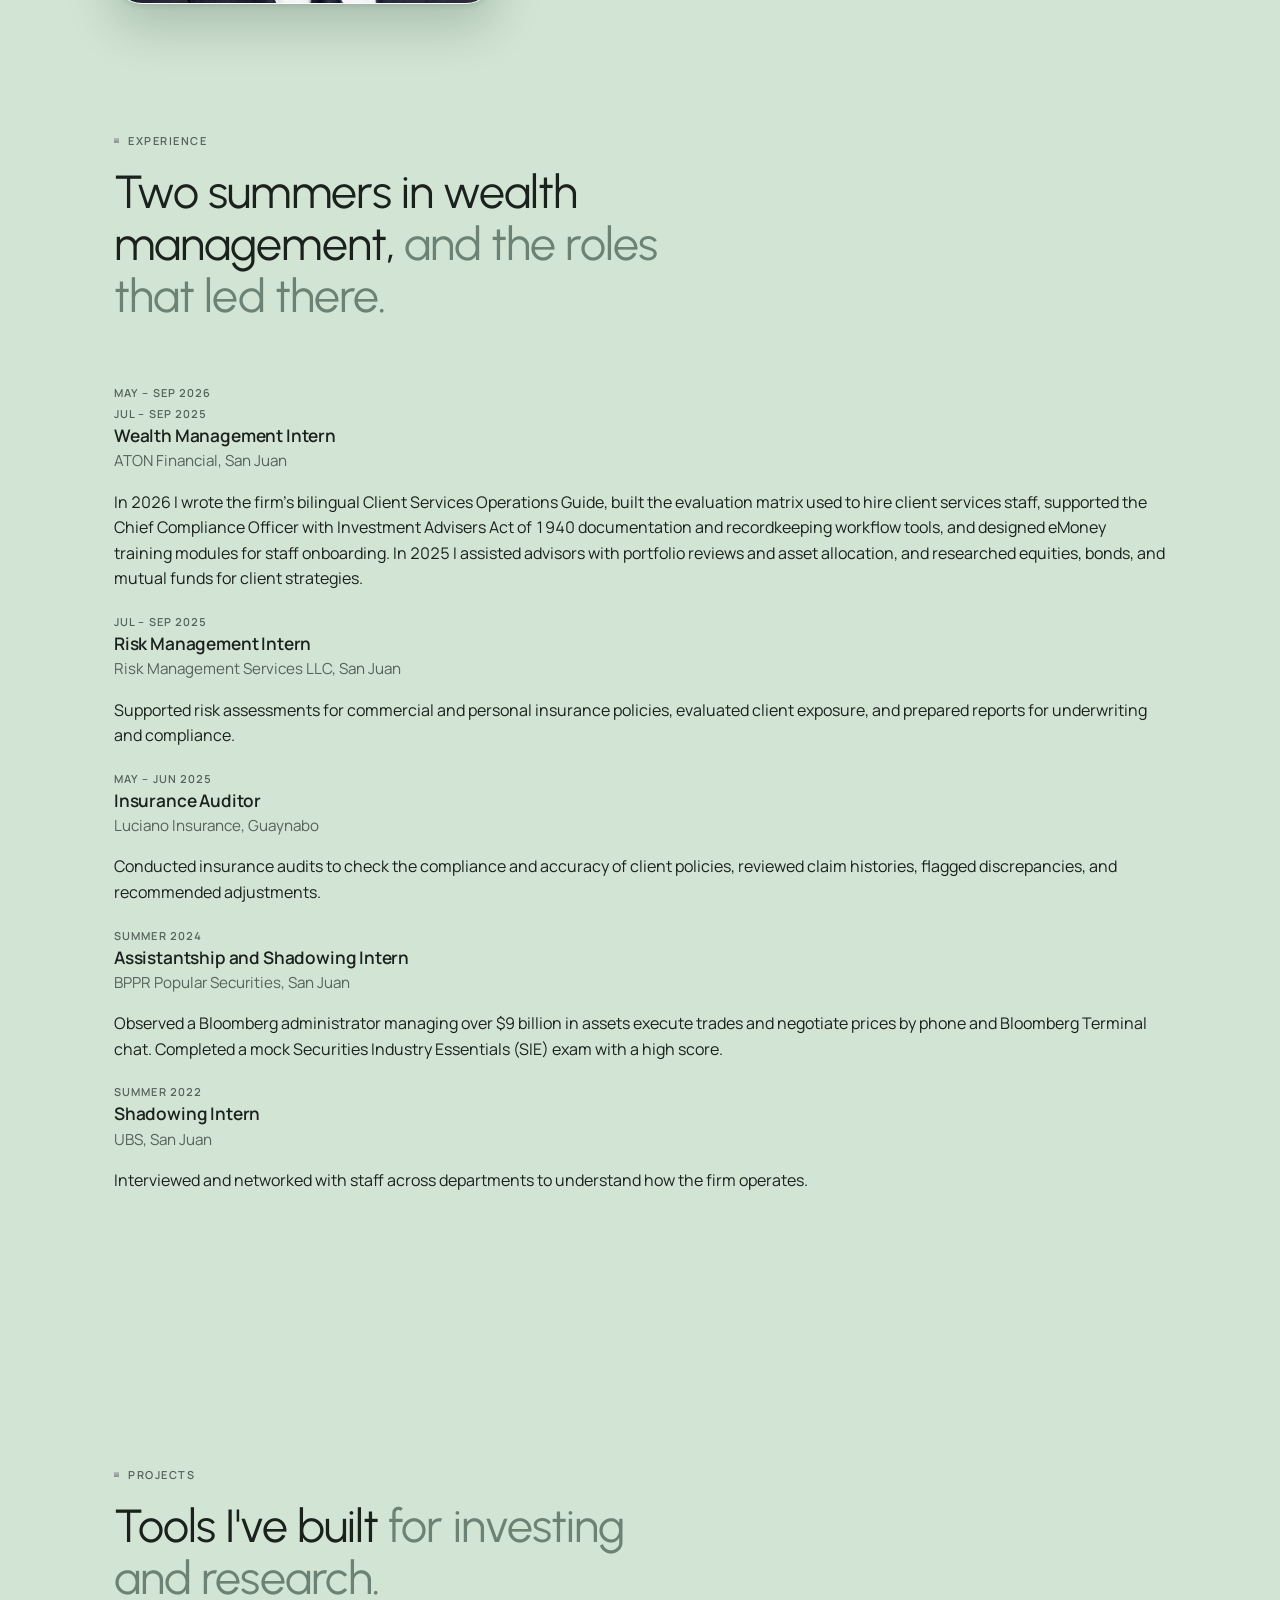
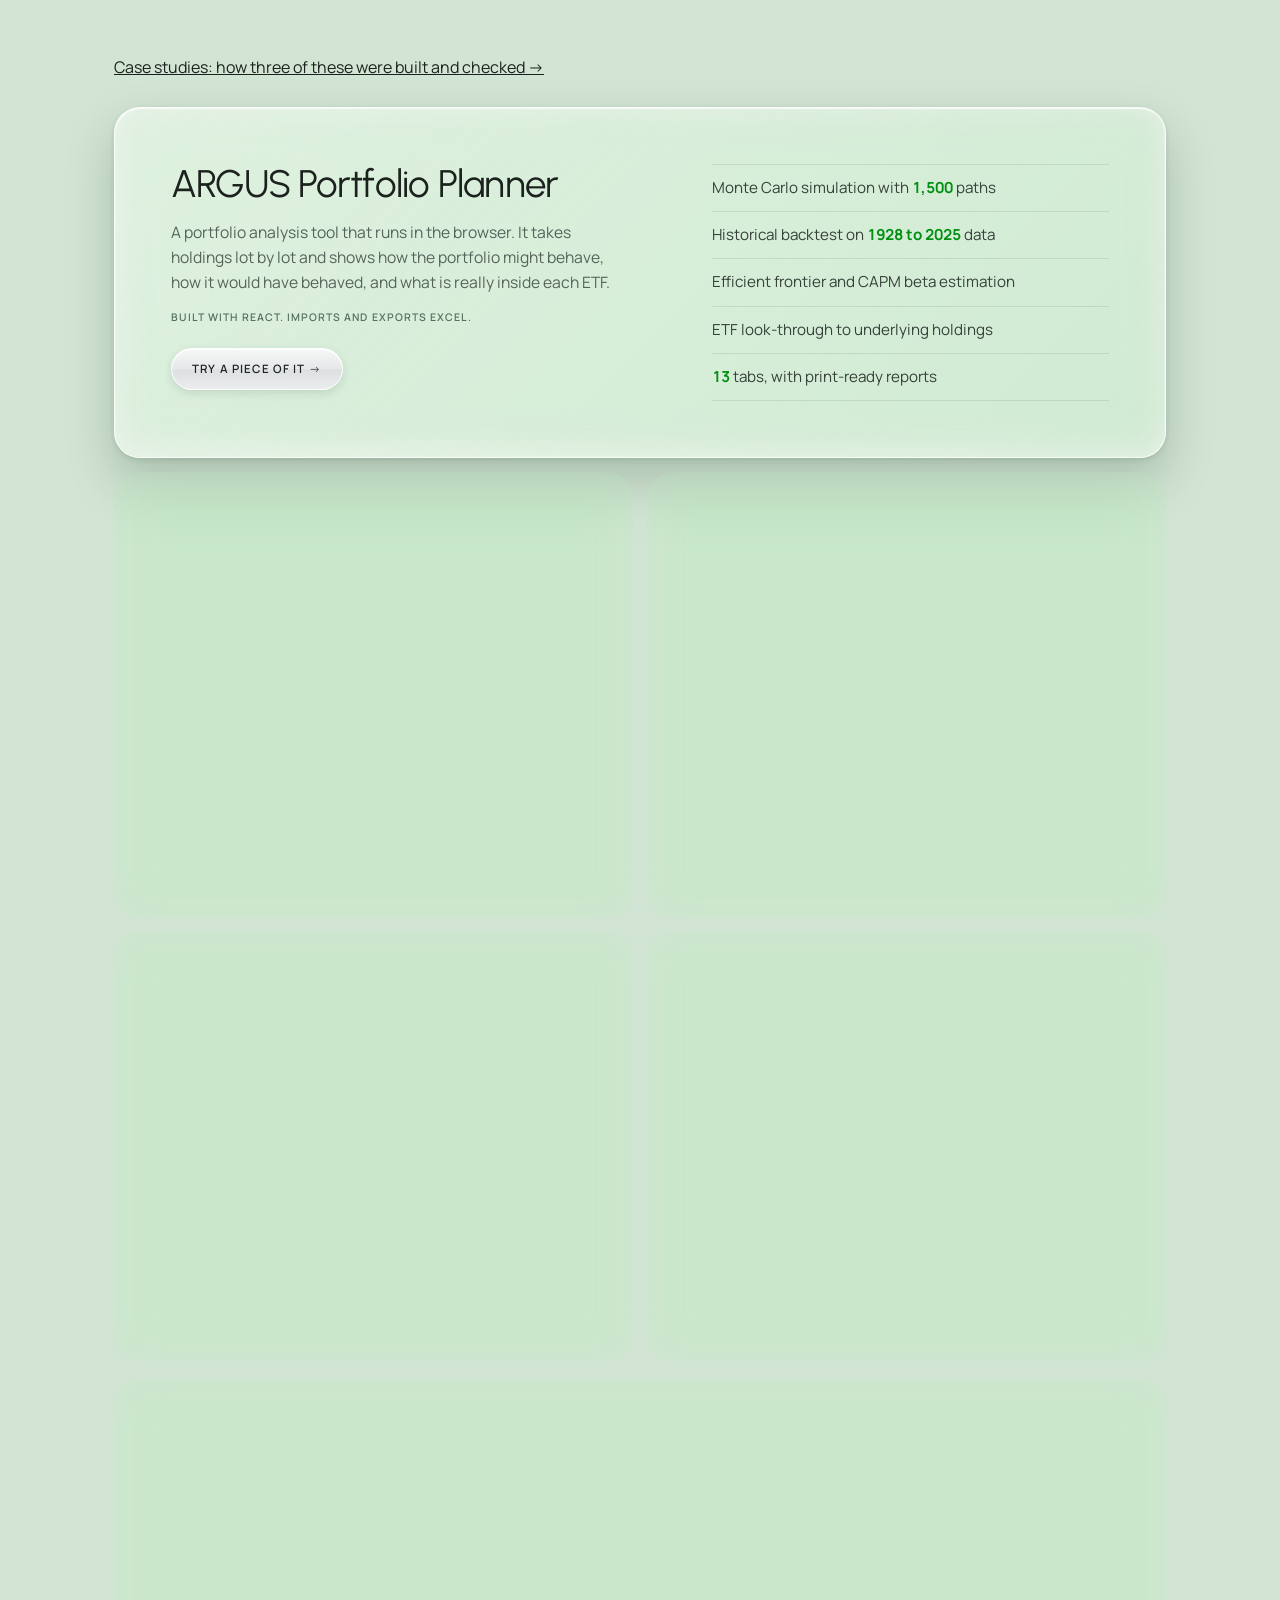
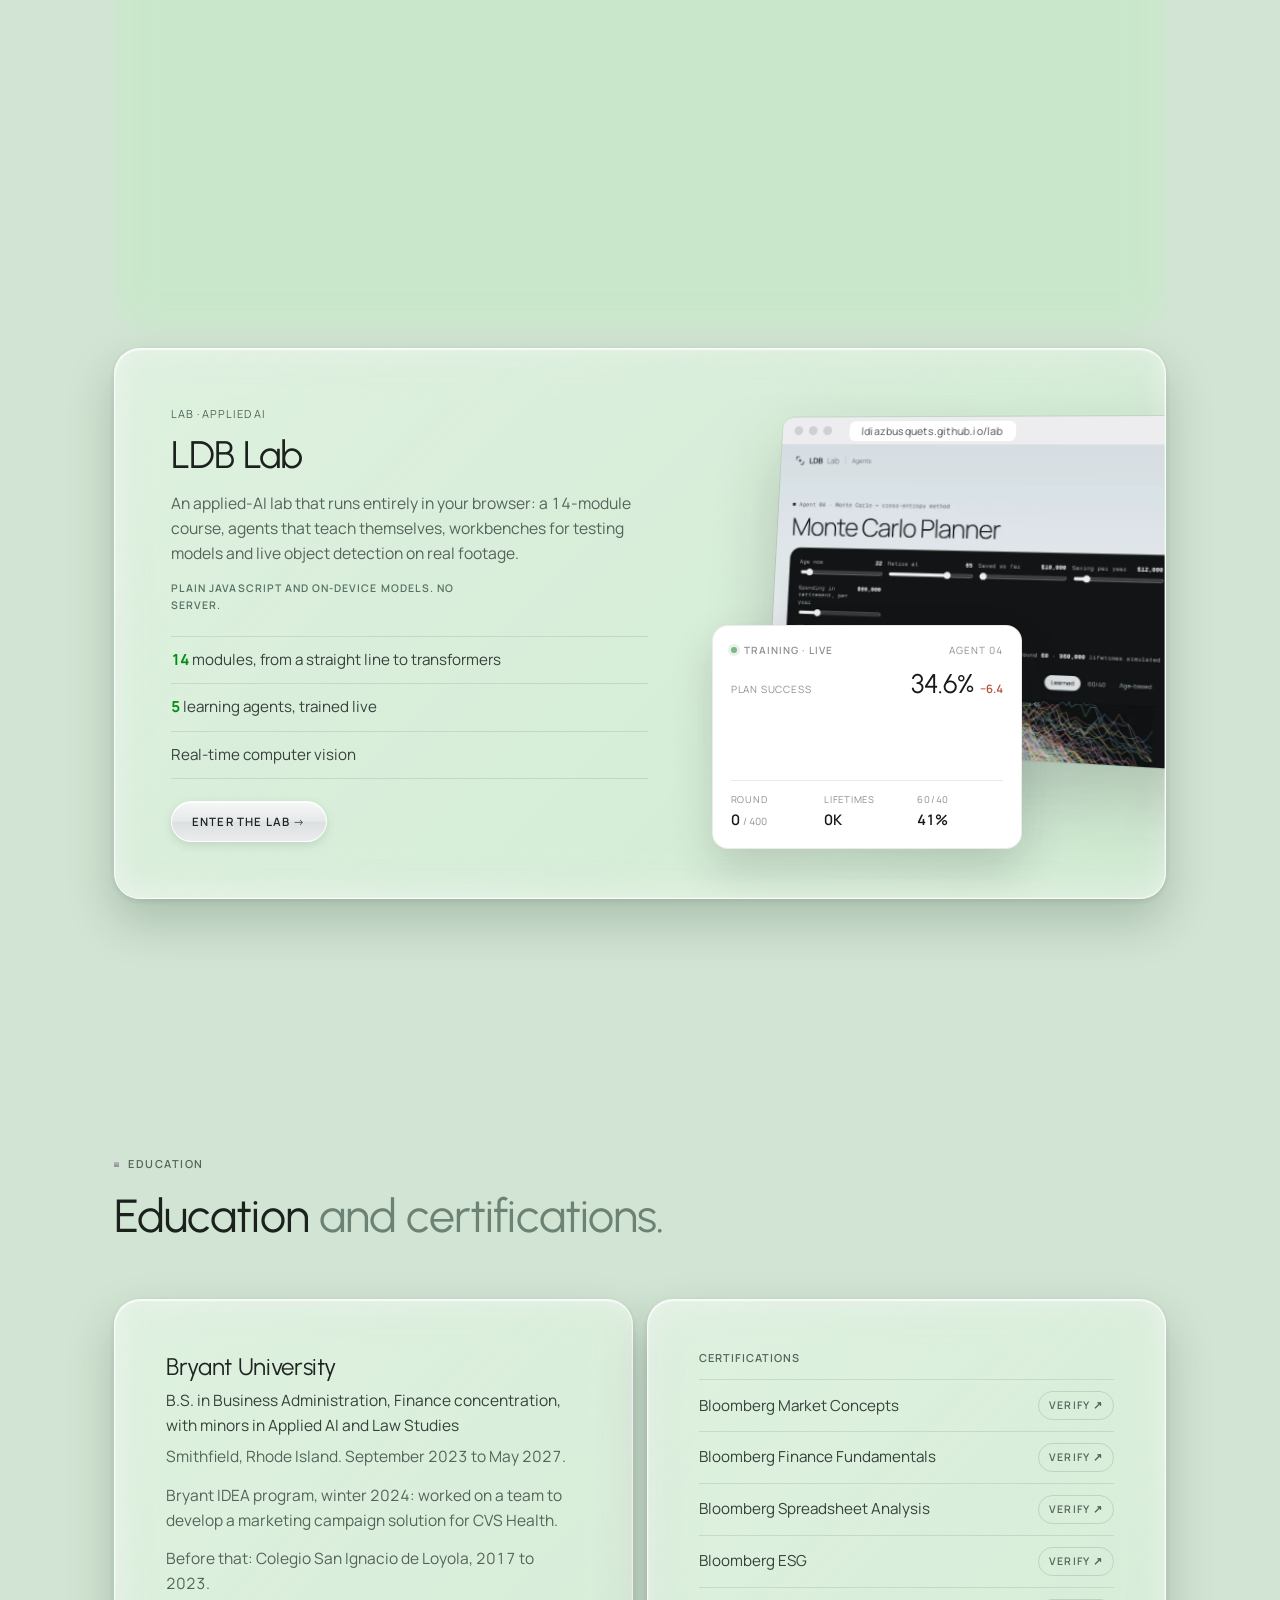
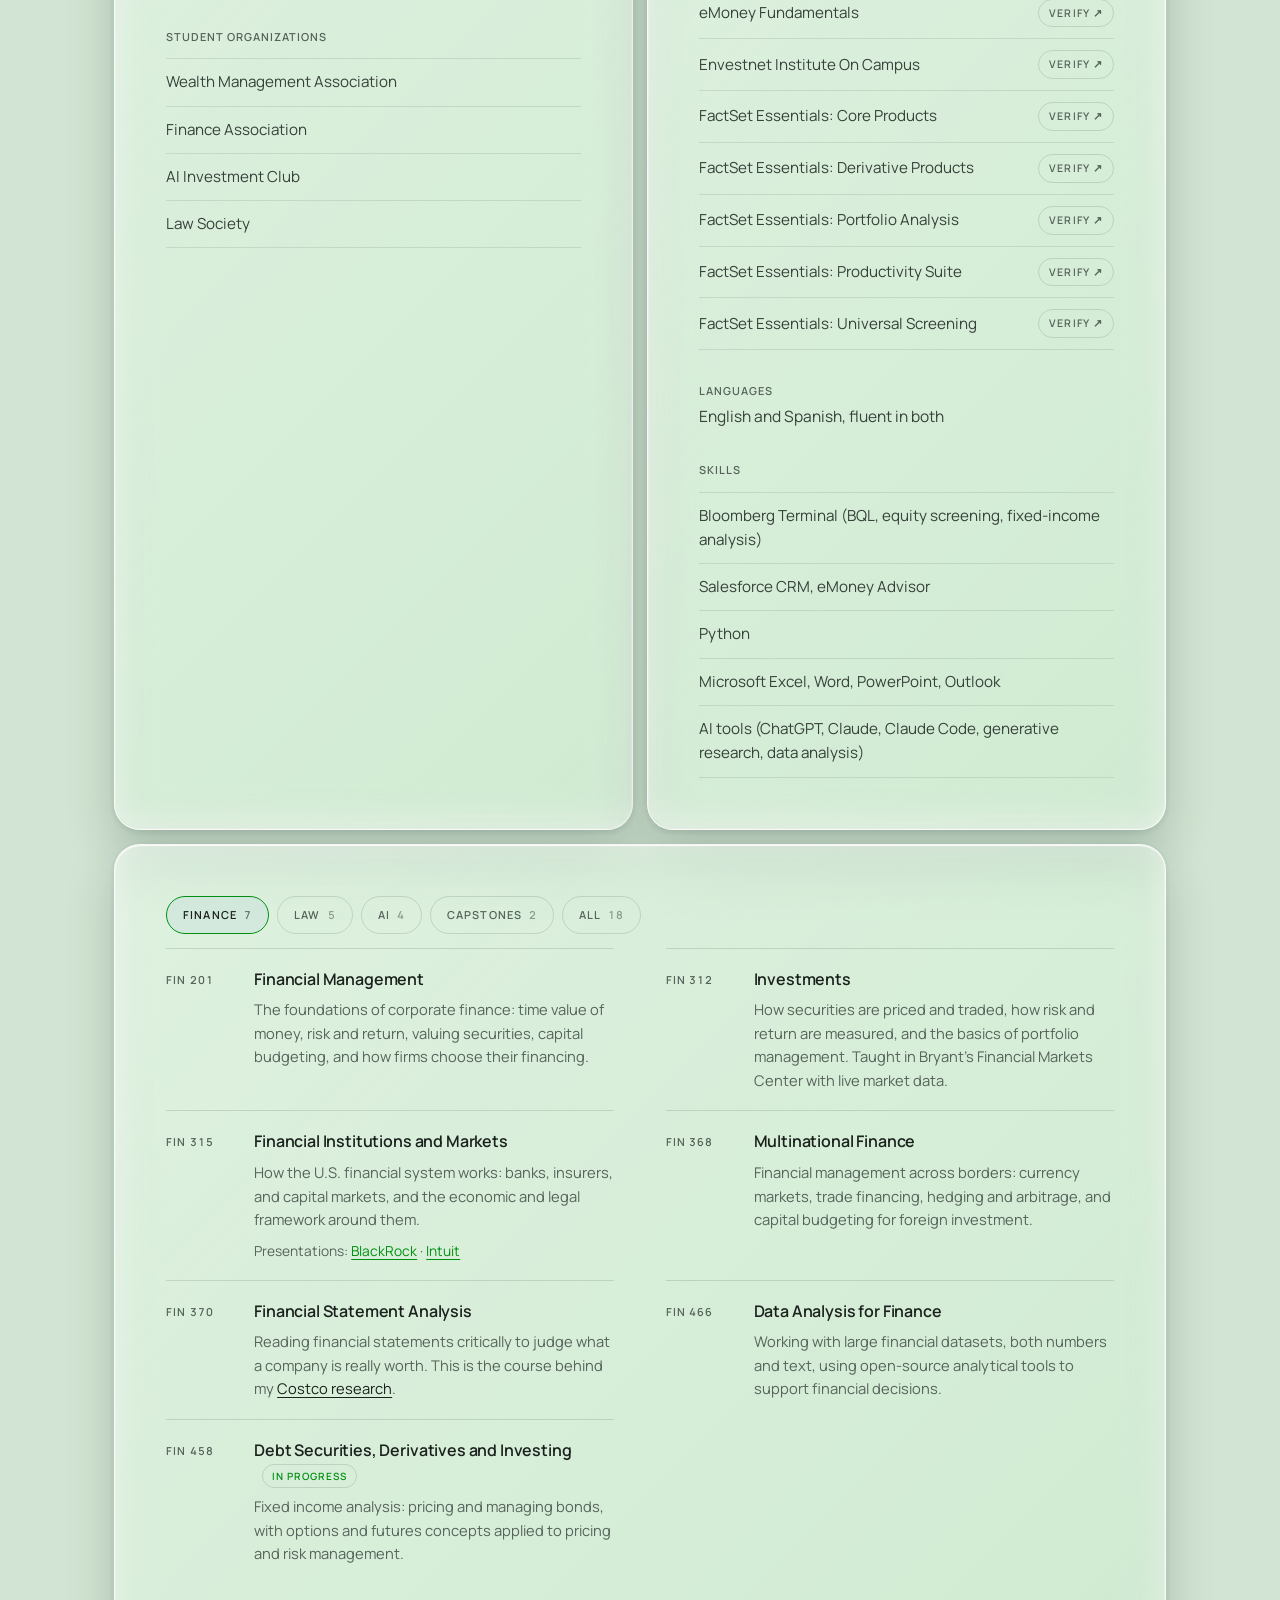
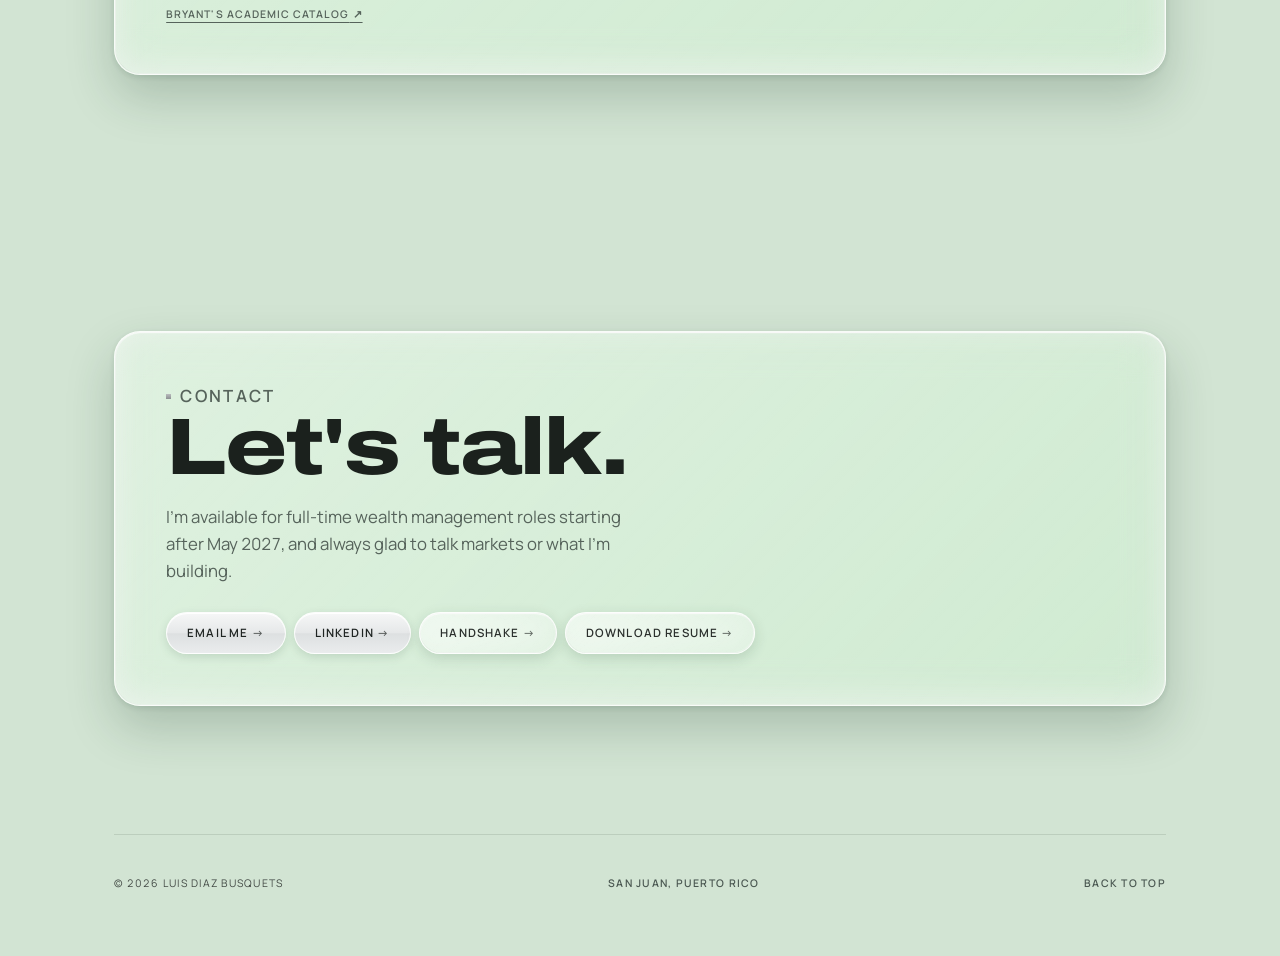
==== commit c205163d: "Coursework: FIN 414 moves to the AI tab Co-Authored-By: Claude Opus 5.5 <noreply@anthropic.com> Clau" ====
--- a/index.html
+++ b/index.html
@@ -1131,9 +1131,9 @@
       </div>
       <div class="panel coursework">
         <div class="ctabs" role="tablist" aria-label="Coursework by subject">
-          <button type="button" role="tab" id="ct-fin" aria-controls="cp-fin" aria-selected="true"><span data-es="Finanzas">Finance</span> <i>8</i></button>
+          <button type="button" role="tab" id="ct-fin" aria-controls="cp-fin" aria-selected="true"><span data-es="Finanzas">Finance</span> <i>7</i></button>
           <button type="button" role="tab" id="ct-law" aria-controls="cp-law" aria-selected="false" tabindex="-1"><span data-es="Derecho">Law</span> <i>5</i></button>
-          <button type="button" role="tab" id="ct-ai" aria-controls="cp-ai" aria-selected="false" tabindex="-1"><span data-es="IA">AI</span> <i>3</i></button>
+          <button type="button" role="tab" id="ct-ai" aria-controls="cp-ai" aria-selected="false" tabindex="-1"><span data-es="IA">AI</span> <i>4</i></button>
           <button type="button" role="tab" id="ct-cap" aria-controls="cp-cap" aria-selected="false" tabindex="-1"><span data-es="Proyectos integradores">Capstones</span> <i>2</i></button>
           <button type="button" role="tab" id="ct-all" aria-controls="cp-fin cp-law cp-ai cp-cap" aria-selected="false" tabindex="-1" data-all><span data-es="Todos">All</span> <i>18</i></button>
         </div>
@@ -1146,7 +1146,6 @@
             <li><span class="code">FIN 370</span><div><b><span data-es="Análisis de Estados Financieros">Financial Statement Analysis</span></b><p data-es="Lectura crítica de estados financieros para juzgar cuánto vale realmente una empresa. Es el curso detrás de mi <a href=&quot;costco.html&quot;>análisis de Costco</a>.">Reading financial statements critically to judge what a company is really worth. This is the course behind my <a href="costco.html">Costco research</a>.</p></div></li>
             <li><span class="code">FIN 466</span><div><b><span data-es="Análisis de Datos para Finanzas">Data Analysis for Finance</span></b><p data-es="Trabajo con grandes conjuntos de datos financieros, numéricos y de texto, usando herramientas analíticas de código abierto para apoyar decisiones financieras.">Working with large financial datasets, both numbers and text, using open-source analytical tools to support financial decisions.</p></div></li>
             <li><span class="code">FIN 458</span><div><b><span data-es="Valores de Deuda, Derivados e Inversión">Debt Securities, Derivatives and Investing</span> <span class="status" data-es="En curso">In progress</span></b><p data-es="Análisis de renta fija: valoración y manejo de bonos, con conceptos de opciones y futuros aplicados a la valoración y al manejo de riesgo.">Fixed income analysis: pricing and managing bonds, with options and futures concepts applied to pricing and risk management.</p></div></li>
-            <li><span class="code">FIN 414</span><div><b><span data-es="Aplicaciones de IA en Finanzas">AI Applications in Finance</span> <span class="status" data-es="En curso">In progress</span></b><p data-es="Usos prácticos de la IA en finanzas, incluyendo robo-asesores, análisis de sentimiento en texto y trabajo con modelos de IA mediante APIs.">Practical uses of AI in finance, including robo-advisors, sentiment analysis of text, and working with AI models through APIs.</p></div></li>
         </ul>
         <h3 class="cgroup" data-es="Derecho">Law</h3>
         <ul class="courselist" role="tabpanel" id="cp-law" aria-labelledby="ct-law" hidden>
@@ -1158,6 +1157,7 @@
         </ul>
         <h3 class="cgroup" data-es="IA">AI</h3>
         <ul class="courselist" role="tabpanel" id="cp-ai" aria-labelledby="ct-ai" hidden>
+            <li><span class="code">FIN 414</span><div><b><span data-es="Aplicaciones de IA en Finanzas">AI Applications in Finance</span> <span class="status" data-es="En curso">In progress</span></b><p data-es="Usos prácticos de la IA en finanzas, incluyendo robo-asesores, análisis de sentimiento en texto y trabajo con modelos de IA mediante APIs.">Practical uses of AI in finance, including robo-advisors, sentiment analysis of text, and working with AI models through APIs.</p></div></li>
             <li><span class="code">AI 201</span><div><b><span data-es="Introducción a la Inteligencia Artificial">Introduction to Artificial Intelligence</span> <span class="status" data-es="En curso">In progress</span></b><p data-es="Los fundamentos de la IA, desde el aprendizaje automático y profundo hasta el procesamiento de lenguaje natural y la IA generativa, con ingeniería de prompts, herramientas de poco código y una aplicación de IA hecha en equipo.">The foundations of AI, from machine learning and deep learning to natural language processing and generative AI, with prompt engineering, low-code tools and a team-built AI application.</p></div></li>
             <li><span class="code">AI 202</span><div><b><span data-es="Aplicaciones y Ética de la Inteligencia Artificial">Artificial Intelligence Applications and Ethics</span> <span class="status" data-es="Primavera 2027">Spring 2027</span></b><p data-es="Cómo la IA crea valor en distintas industrias y las preguntas éticas que plantea, con casos, conferenciantes invitados y un proyecto en equipo de todo el semestre sobre una industria.">How AI creates value across industries and the ethical questions it raises, through cases, guest speakers and a semester-long team project on one industry.</p></div></li>
             <li><span class="code">SCI 359</span><div><b><span data-es="Inteligencia Artificial en el Cuidado de la Salud">Artificial Intelligence in Healthcare</span> <span class="status" data-es="Primavera 2027">Spring 2027</span></b><p data-es="Cómo se está aplicando la inteligencia artificial en el cuidado de la salud.">How artificial intelligence is being applied across healthcare.</p><p class="proj"><span data-es="Proyecto:">Project:</span> <a href="health/" target="_blank" rel="noopener">LDB Health</a></p></div></li>
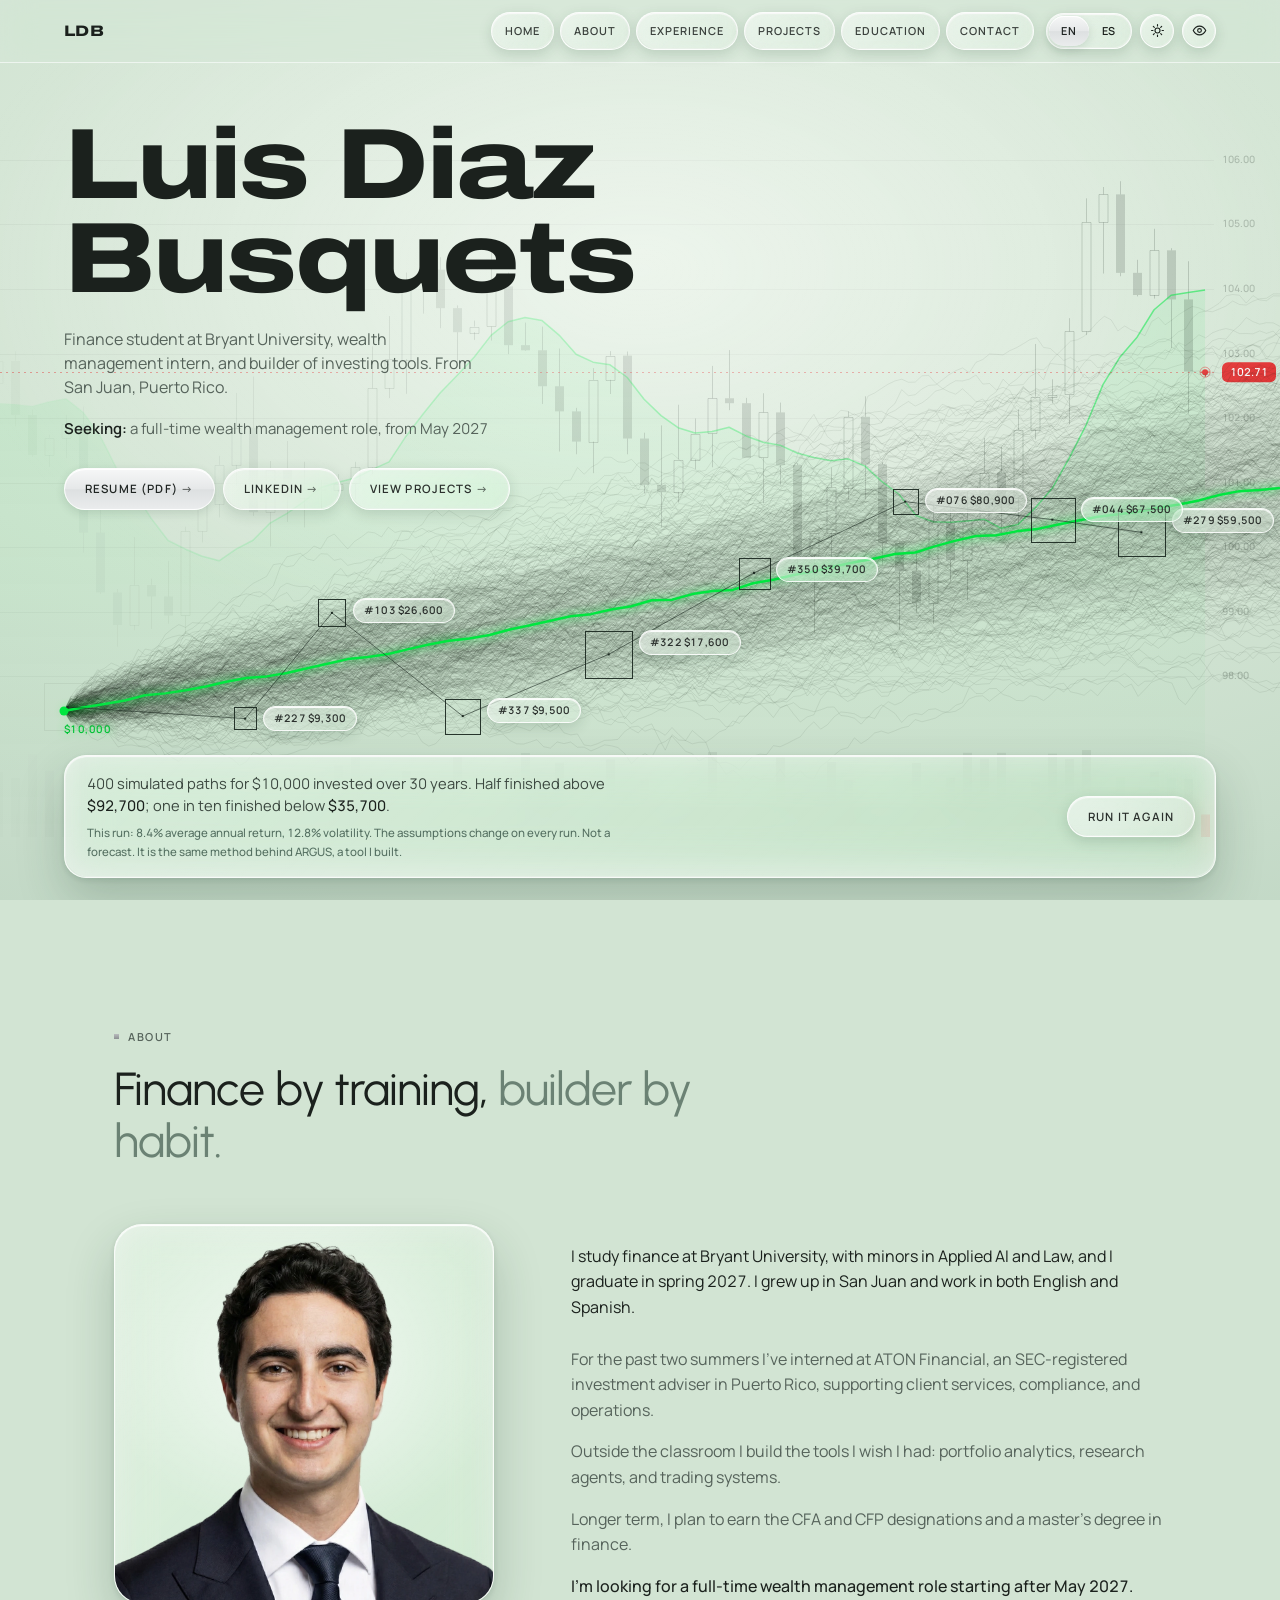
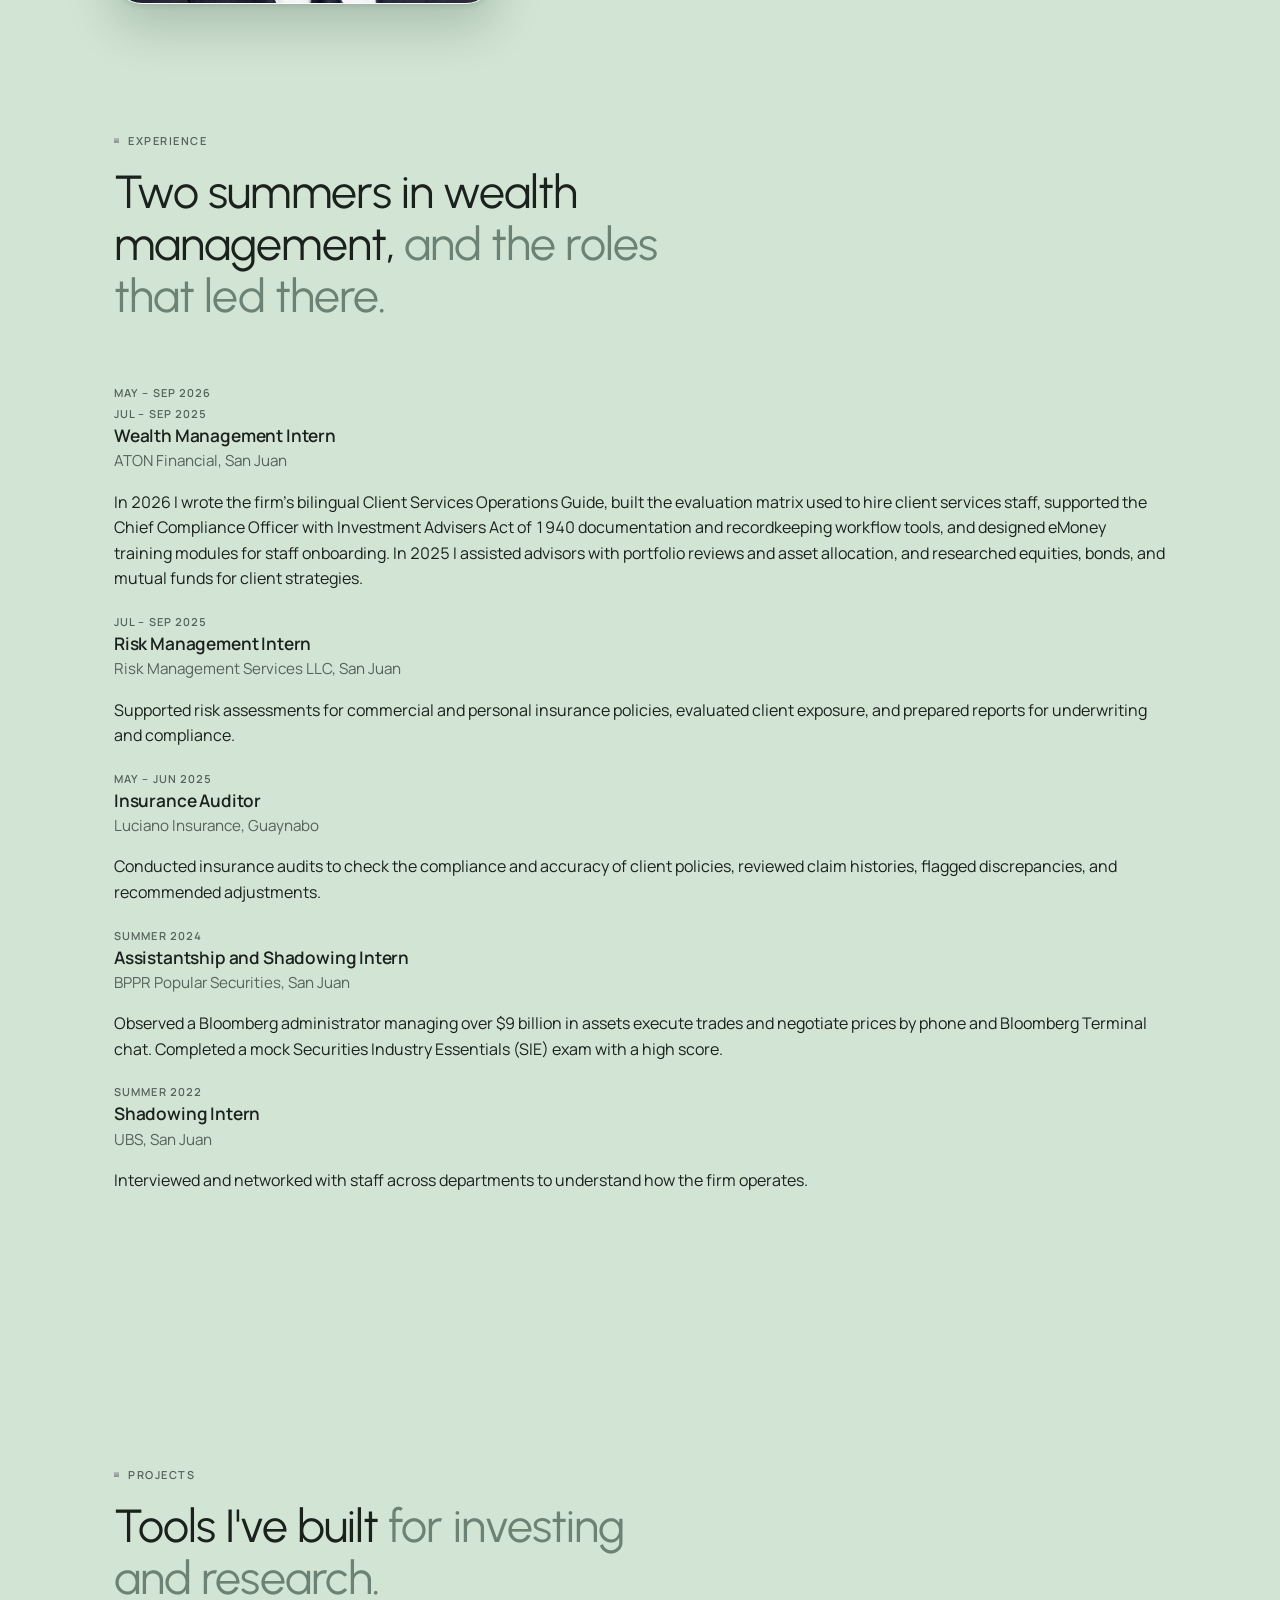
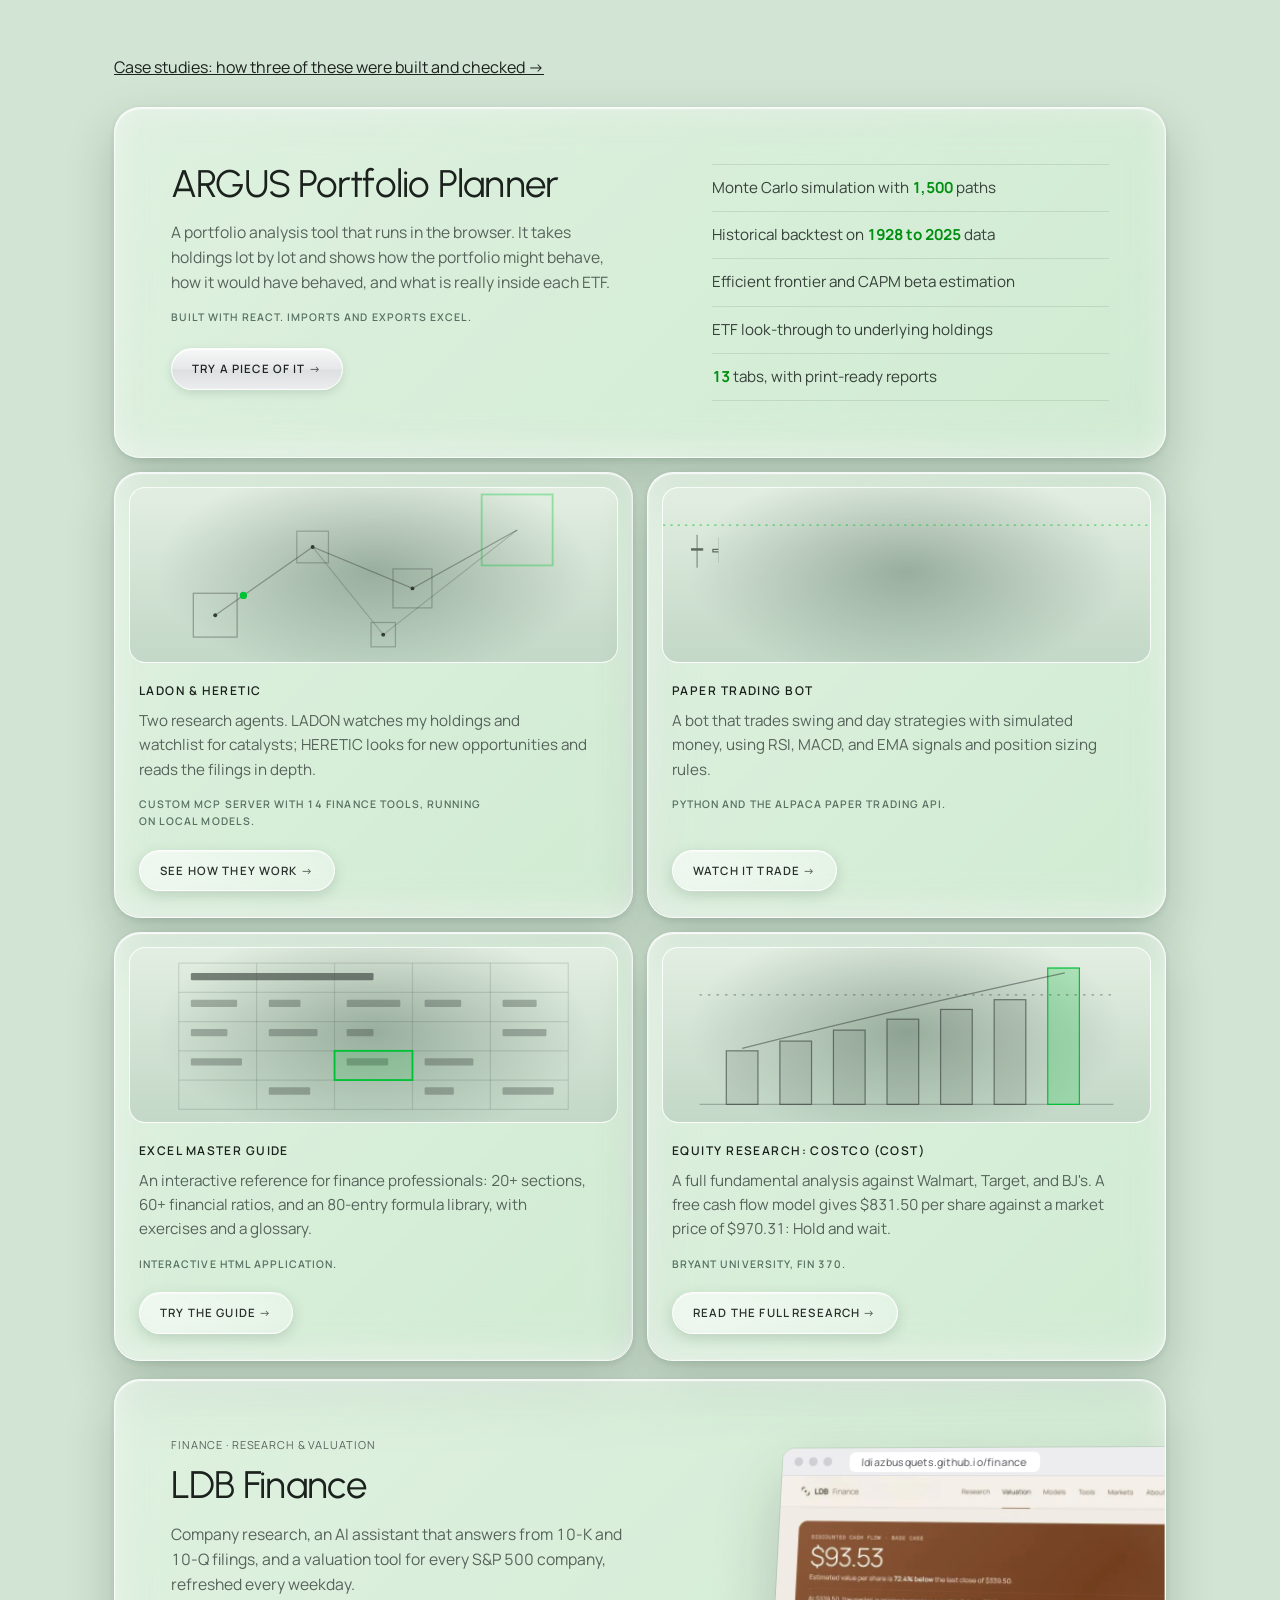
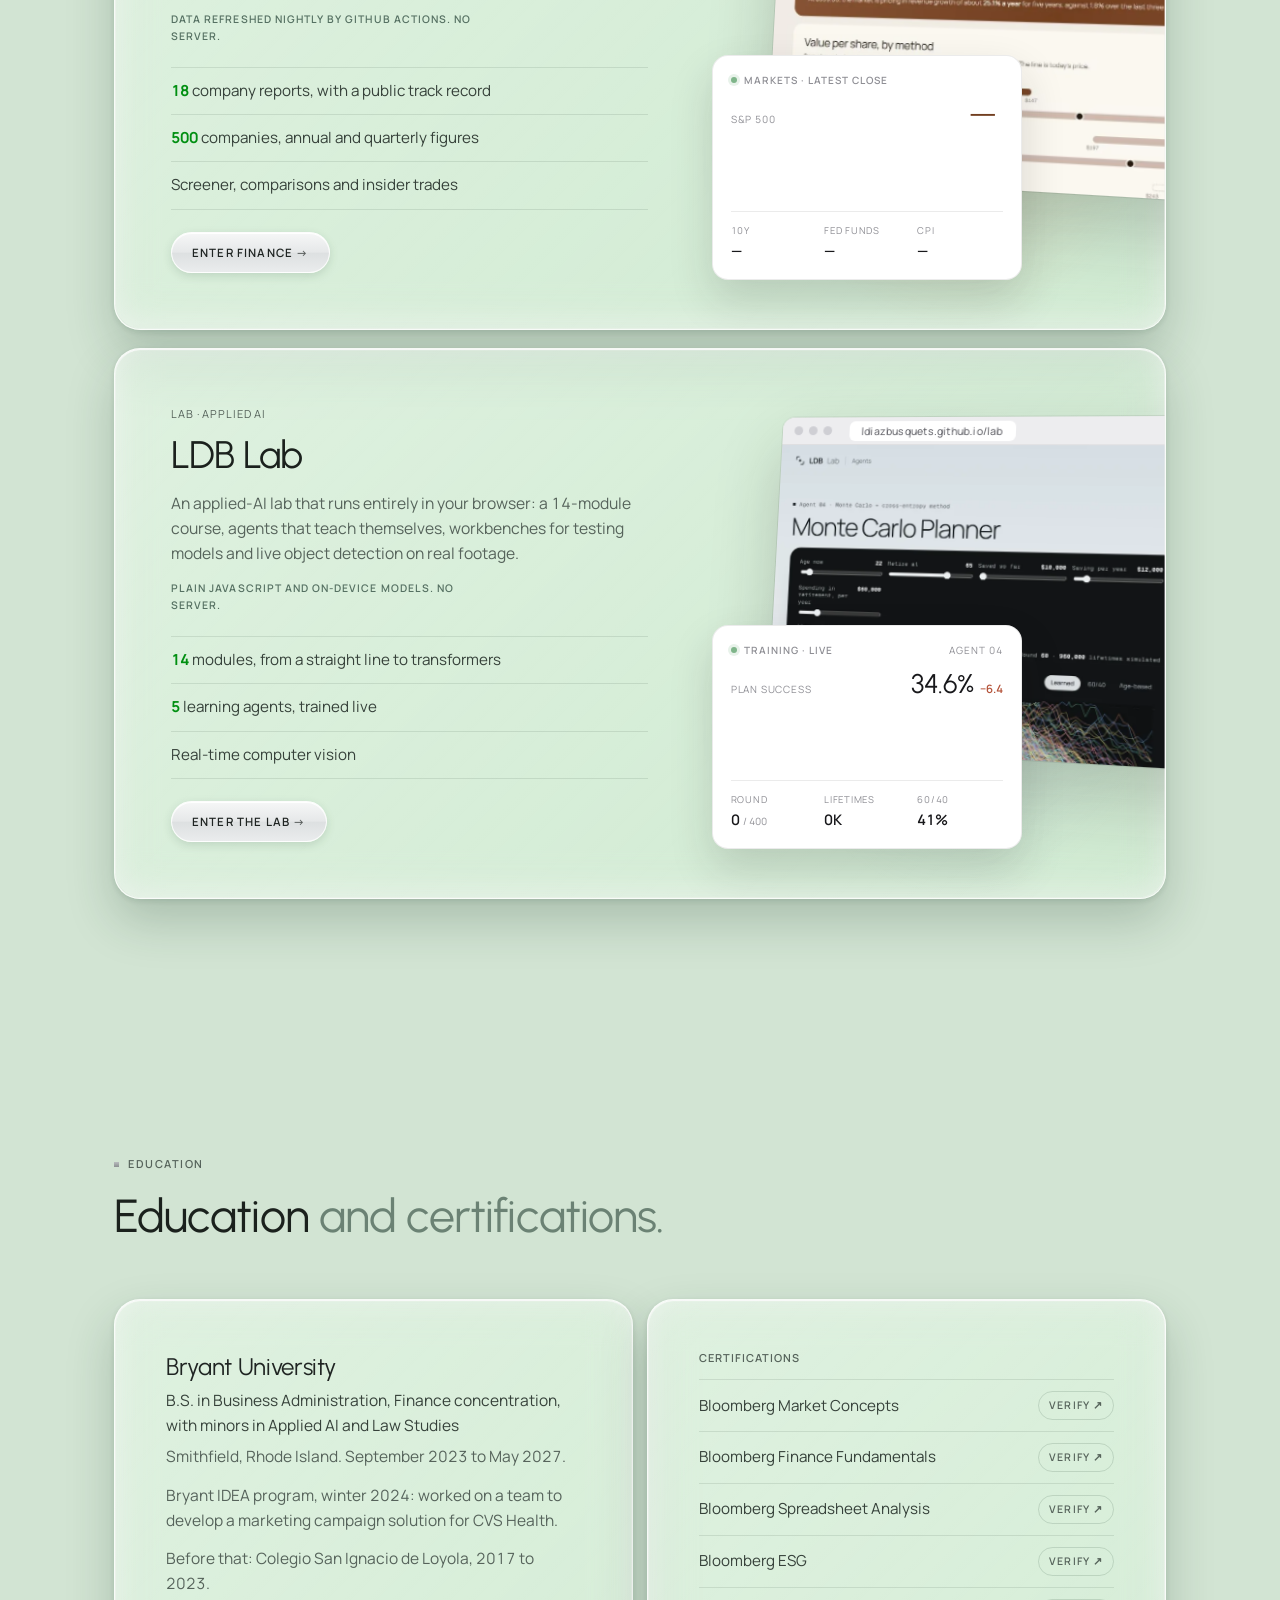
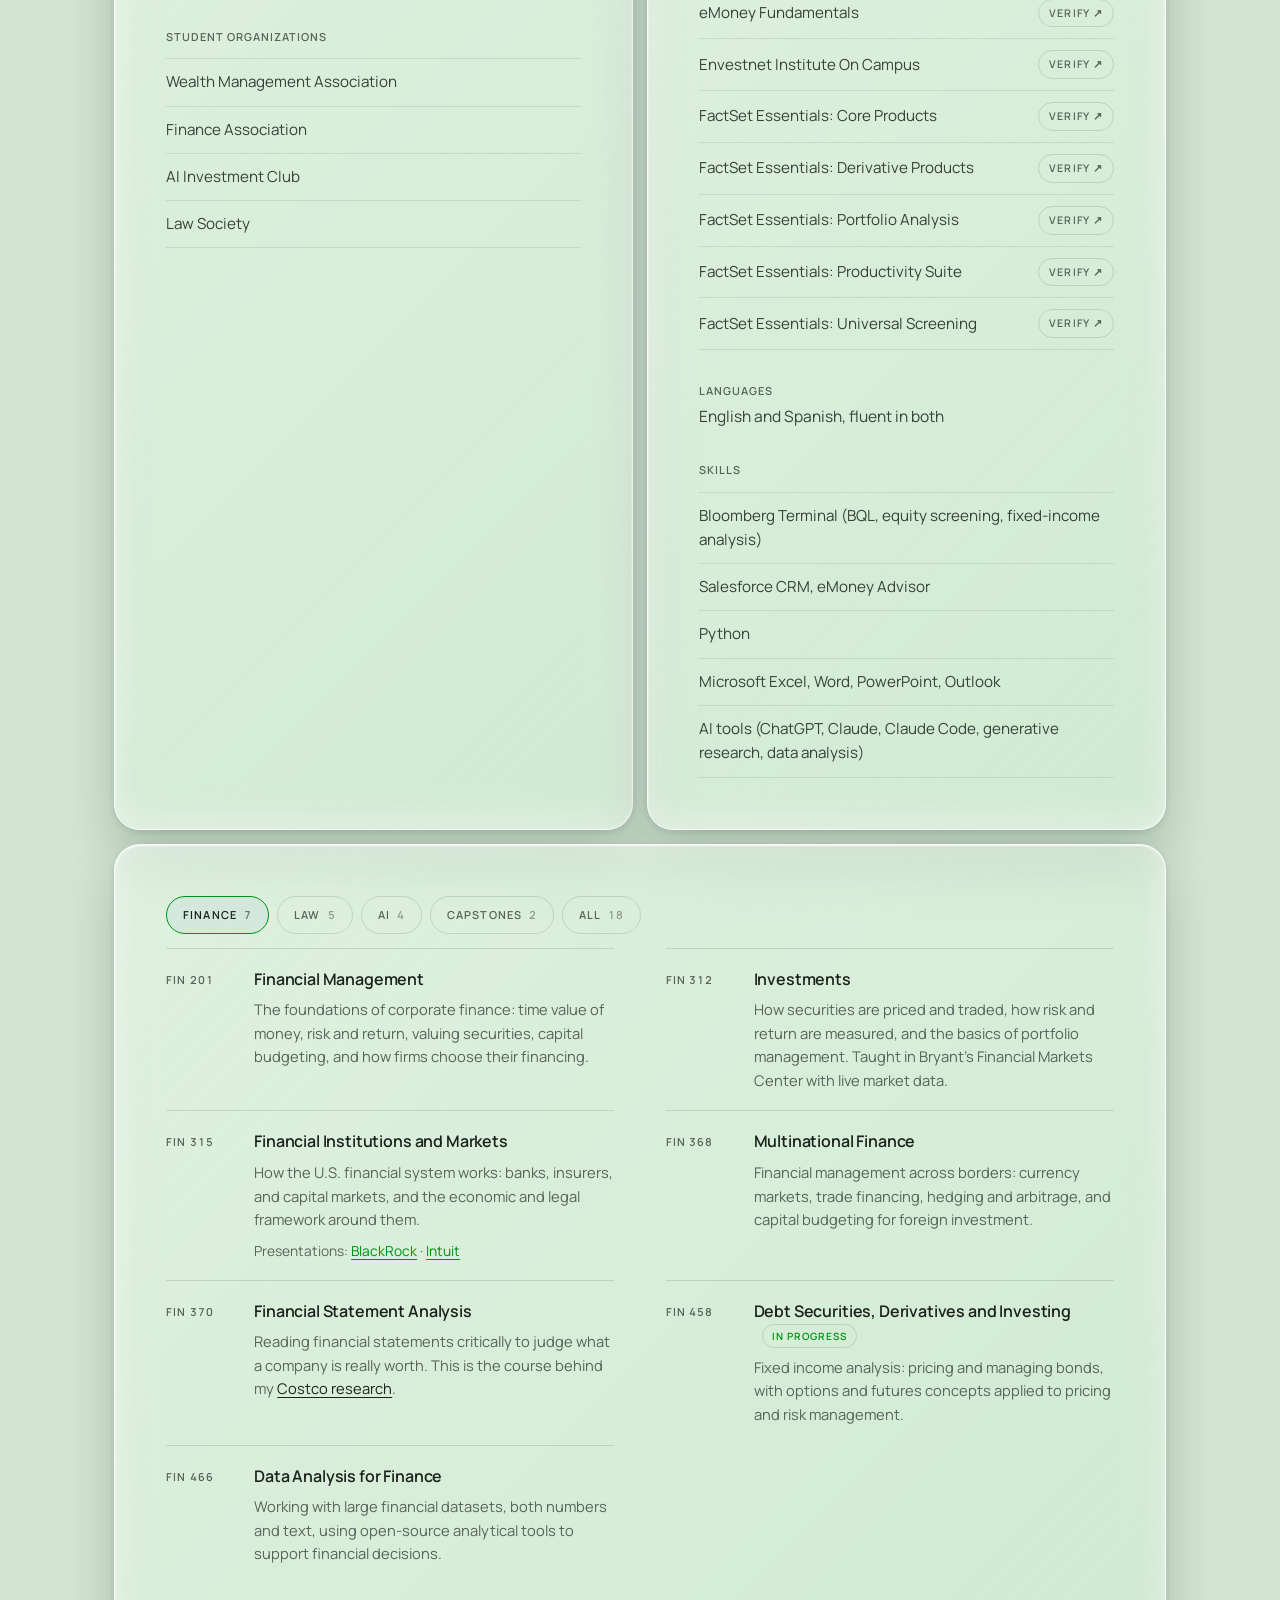
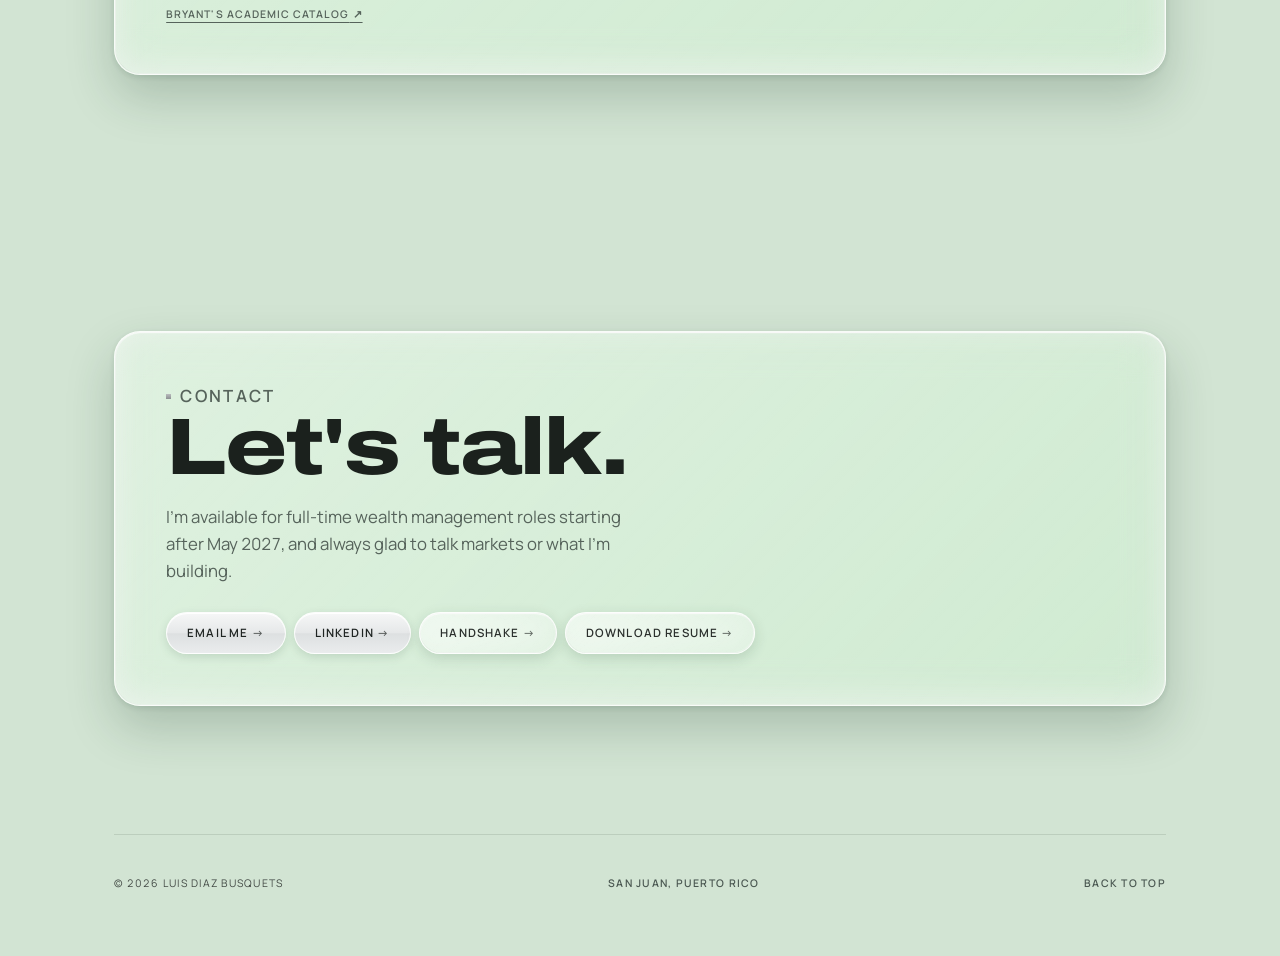
==== commit fecc55ca: "Coursework: classes in course-number order in every tab Co-Authored-By: Claude Opus 5.5 <noreply@ant" ====
--- a/index.html
+++ b/index.html
@@ -1144,8 +1144,8 @@
             <li><span class="code">FIN 315</span><div><b><span data-es="Instituciones y Mercados Financieros">Financial Institutions and Markets</span></b><p data-es="Cómo funciona el sistema financiero de Estados Unidos: bancos, aseguradoras y mercados de capital, y el marco económico y legal que los rodea.">How the U.S. financial system works: banks, insurers, and capital markets, and the economic and legal framework around them.</p><p class="proj"><span data-es="Presentaciones:">Presentations:</span> <a href="presentations.html#blackrock">BlackRock</a> · <a href="presentations.html#intuit">Intuit</a></p></div></li>
             <li><span class="code">FIN 368</span><div><b><span data-es="Finanzas Multinacionales">Multinational Finance</span></b><p data-es="Gerencia financiera a nivel internacional: mercados de divisas, financiamiento del comercio, cobertura y arbitraje, y presupuesto de capital para inversión extranjera.">Financial management across borders: currency markets, trade financing, hedging and arbitrage, and capital budgeting for foreign investment.</p></div></li>
             <li><span class="code">FIN 370</span><div><b><span data-es="Análisis de Estados Financieros">Financial Statement Analysis</span></b><p data-es="Lectura crítica de estados financieros para juzgar cuánto vale realmente una empresa. Es el curso detrás de mi <a href=&quot;costco.html&quot;>análisis de Costco</a>.">Reading financial statements critically to judge what a company is really worth. This is the course behind my <a href="costco.html">Costco research</a>.</p></div></li>
+            <li><span class="code">FIN 458</span><div><b><span data-es="Valores de Deuda, Derivados e Inversión">Debt Securities, Derivatives and Investing</span> <span class="status" data-es="En curso">In progress</span></b><p data-es="Análisis de renta fija: valoración y manejo de bonos, con conceptos de opciones y futuros aplicados a la valoración y al manejo de riesgo.">Fixed income analysis: pricing and managing bonds, with options and futures concepts applied to pricing and risk management.</p></div></li>
             <li><span class="code">FIN 466</span><div><b><span data-es="Análisis de Datos para Finanzas">Data Analysis for Finance</span></b><p data-es="Trabajo con grandes conjuntos de datos financieros, numéricos y de texto, usando herramientas analíticas de código abierto para apoyar decisiones financieras.">Working with large financial datasets, both numbers and text, using open-source analytical tools to support financial decisions.</p></div></li>
-            <li><span class="code">FIN 458</span><div><b><span data-es="Valores de Deuda, Derivados e Inversión">Debt Securities, Derivatives and Investing</span> <span class="status" data-es="En curso">In progress</span></b><p data-es="Análisis de renta fija: valoración y manejo de bonos, con conceptos de opciones y futuros aplicados a la valoración y al manejo de riesgo.">Fixed income analysis: pricing and managing bonds, with options and futures concepts applied to pricing and risk management.</p></div></li>
         </ul>
         <h3 class="cgroup" data-es="Derecho">Law</h3>
         <ul class="courselist" role="tabpanel" id="cp-law" aria-labelledby="ct-law" hidden>
@@ -1157,15 +1157,15 @@
         </ul>
         <h3 class="cgroup" data-es="IA">AI</h3>
         <ul class="courselist" role="tabpanel" id="cp-ai" aria-labelledby="ct-ai" hidden>
-            <li><span class="code">FIN 414</span><div><b><span data-es="Aplicaciones de IA en Finanzas">AI Applications in Finance</span> <span class="status" data-es="En curso">In progress</span></b><p data-es="Usos prácticos de la IA en finanzas, incluyendo robo-asesores, análisis de sentimiento en texto y trabajo con modelos de IA mediante APIs.">Practical uses of AI in finance, including robo-advisors, sentiment analysis of text, and working with AI models through APIs.</p></div></li>
             <li><span class="code">AI 201</span><div><b><span data-es="Introducción a la Inteligencia Artificial">Introduction to Artificial Intelligence</span> <span class="status" data-es="En curso">In progress</span></b><p data-es="Los fundamentos de la IA, desde el aprendizaje automático y profundo hasta el procesamiento de lenguaje natural y la IA generativa, con ingeniería de prompts, herramientas de poco código y una aplicación de IA hecha en equipo.">The foundations of AI, from machine learning and deep learning to natural language processing and generative AI, with prompt engineering, low-code tools and a team-built AI application.</p></div></li>
             <li><span class="code">AI 202</span><div><b><span data-es="Aplicaciones y Ética de la Inteligencia Artificial">Artificial Intelligence Applications and Ethics</span> <span class="status" data-es="Primavera 2027">Spring 2027</span></b><p data-es="Cómo la IA crea valor en distintas industrias y las preguntas éticas que plantea, con casos, conferenciantes invitados y un proyecto en equipo de todo el semestre sobre una industria.">How AI creates value across industries and the ethical questions it raises, through cases, guest speakers and a semester-long team project on one industry.</p></div></li>
             <li><span class="code">SCI 359</span><div><b><span data-es="Inteligencia Artificial en el Cuidado de la Salud">Artificial Intelligence in Healthcare</span> <span class="status" data-es="Primavera 2027">Spring 2027</span></b><p data-es="Cómo se está aplicando la inteligencia artificial en el cuidado de la salud.">How artificial intelligence is being applied across healthcare.</p><p class="proj"><span data-es="Proyecto:">Project:</span> <a href="health/" target="_blank" rel="noopener">LDB Health</a></p></div></li>
+            <li><span class="code">FIN 414</span><div><b><span data-es="Aplicaciones de IA en Finanzas">AI Applications in Finance</span> <span class="status" data-es="En curso">In progress</span></b><p data-es="Usos prácticos de la IA en finanzas, incluyendo robo-asesores, análisis de sentimiento en texto y trabajo con modelos de IA mediante APIs.">Practical uses of AI in finance, including robo-advisors, sentiment analysis of text, and working with AI models through APIs.</p></div></li>
         </ul>
         <h3 class="cgroup" data-es="Proyectos integradores">Capstones</h3>
         <ul class="courselist" role="tabpanel" id="cp-cap" aria-labelledby="ct-cap" hidden>
+            <li><span class="code">GEN 390</span><div><b><span data-es="Proyecto Integrador de Educación General">General Education Capstone</span> <span class="status" data-es="Primavera 2027">Spring 2027</span></b><p data-es="El cierre del programa de educación general: aplicar destrezas de todo el currículo, los Objetivos de Desarrollo Sostenible de la ONU y el proceso de innovación a un problema real.">The capstone of the general education program: applying skills from across the curriculum, the UN Sustainable Development Goals and the innovation process to a real-world problem.</p></div></li>
             <li><span class="code">BUS 400</span><div><b><span data-es="Política de Negocios">Business Policy</span> <span class="status" data-es="En curso">In progress</span></b><p data-es="El curso integrador de negocios: cómo la alta gerencia analiza una industria, encuentra una ventaja competitiva y pone la estrategia en práctica, a través de casos.">The business capstone: how top managers analyze an industry, find a competitive advantage and put strategy into practice, taught through cases.</p><p class="proj"><span data-es="Presentación:">Presentation:</span> <a href="presentations.html#hilti">Hilti</a></p></div></li>
-            <li><span class="code">GEN 390</span><div><b><span data-es="Proyecto Integrador de Educación General">General Education Capstone</span> <span class="status" data-es="Primavera 2027">Spring 2027</span></b><p data-es="El cierre del programa de educación general: aplicar destrezas de todo el currículo, los Objetivos de Desarrollo Sostenible de la ONU y el proceso de innovación a un problema real.">The capstone of the general education program: applying skills from across the curriculum, the UN Sustainable Development Goals and the innovation process to a real-world problem.</p></div></li>
         </ul>
         <p class="built"><a href="https://catalog.bryant.edu/undergraduate/coursedescriptions/" target="_blank" rel="noopener" data-es="Catálogo académico de Bryant">Bryant's academic catalog</a></p>
       </div>
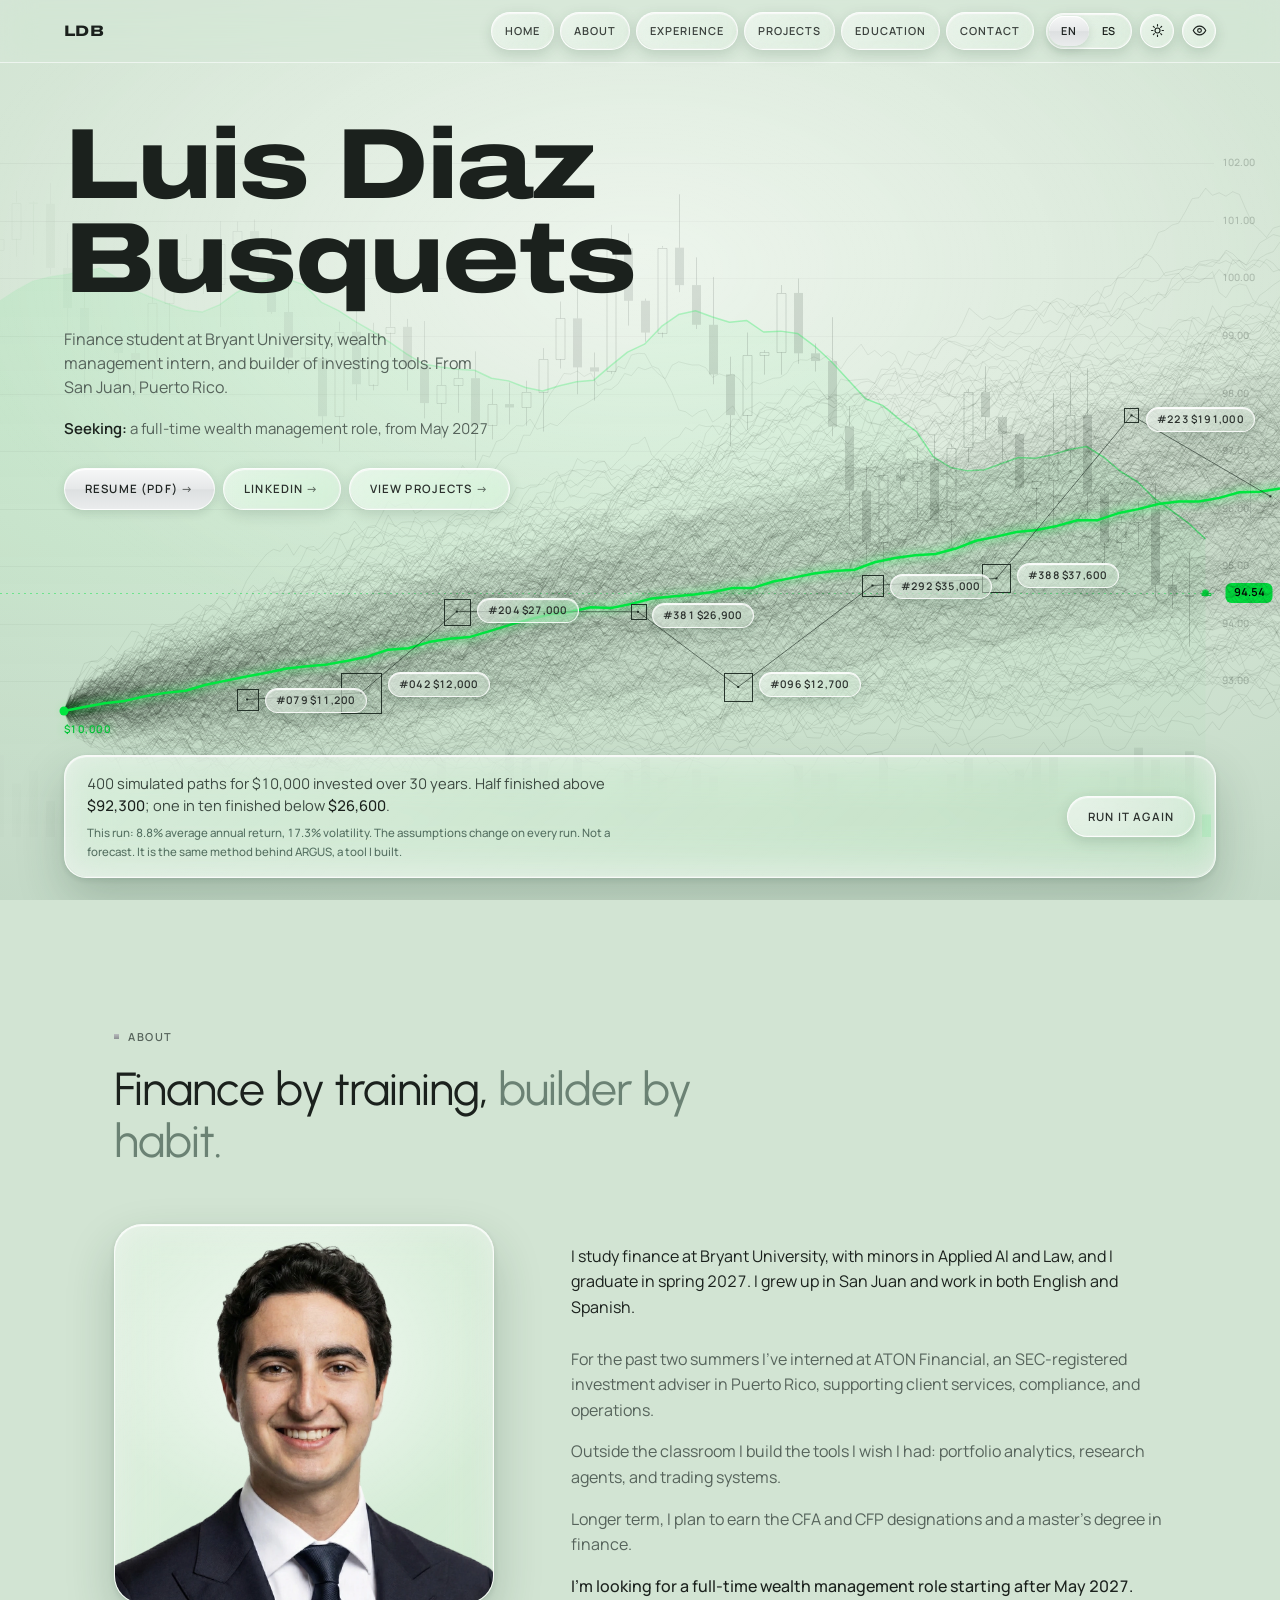
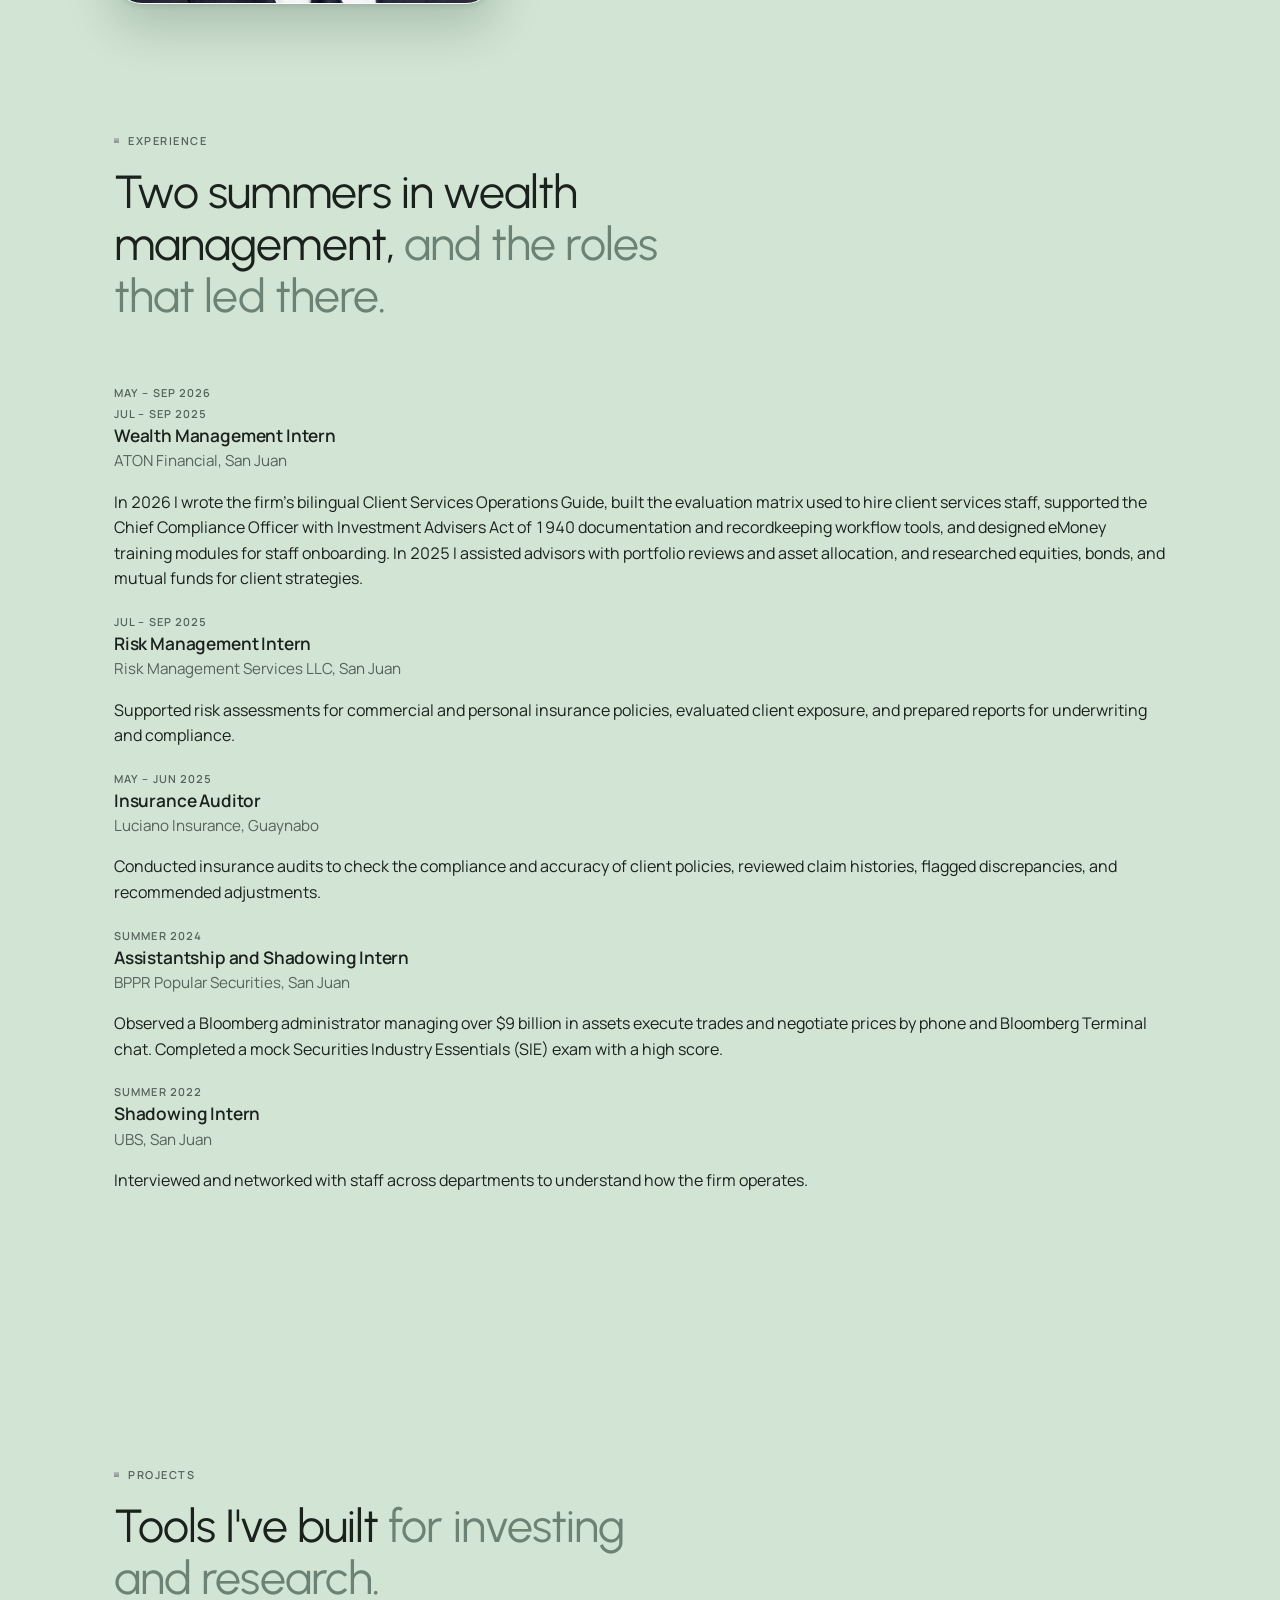
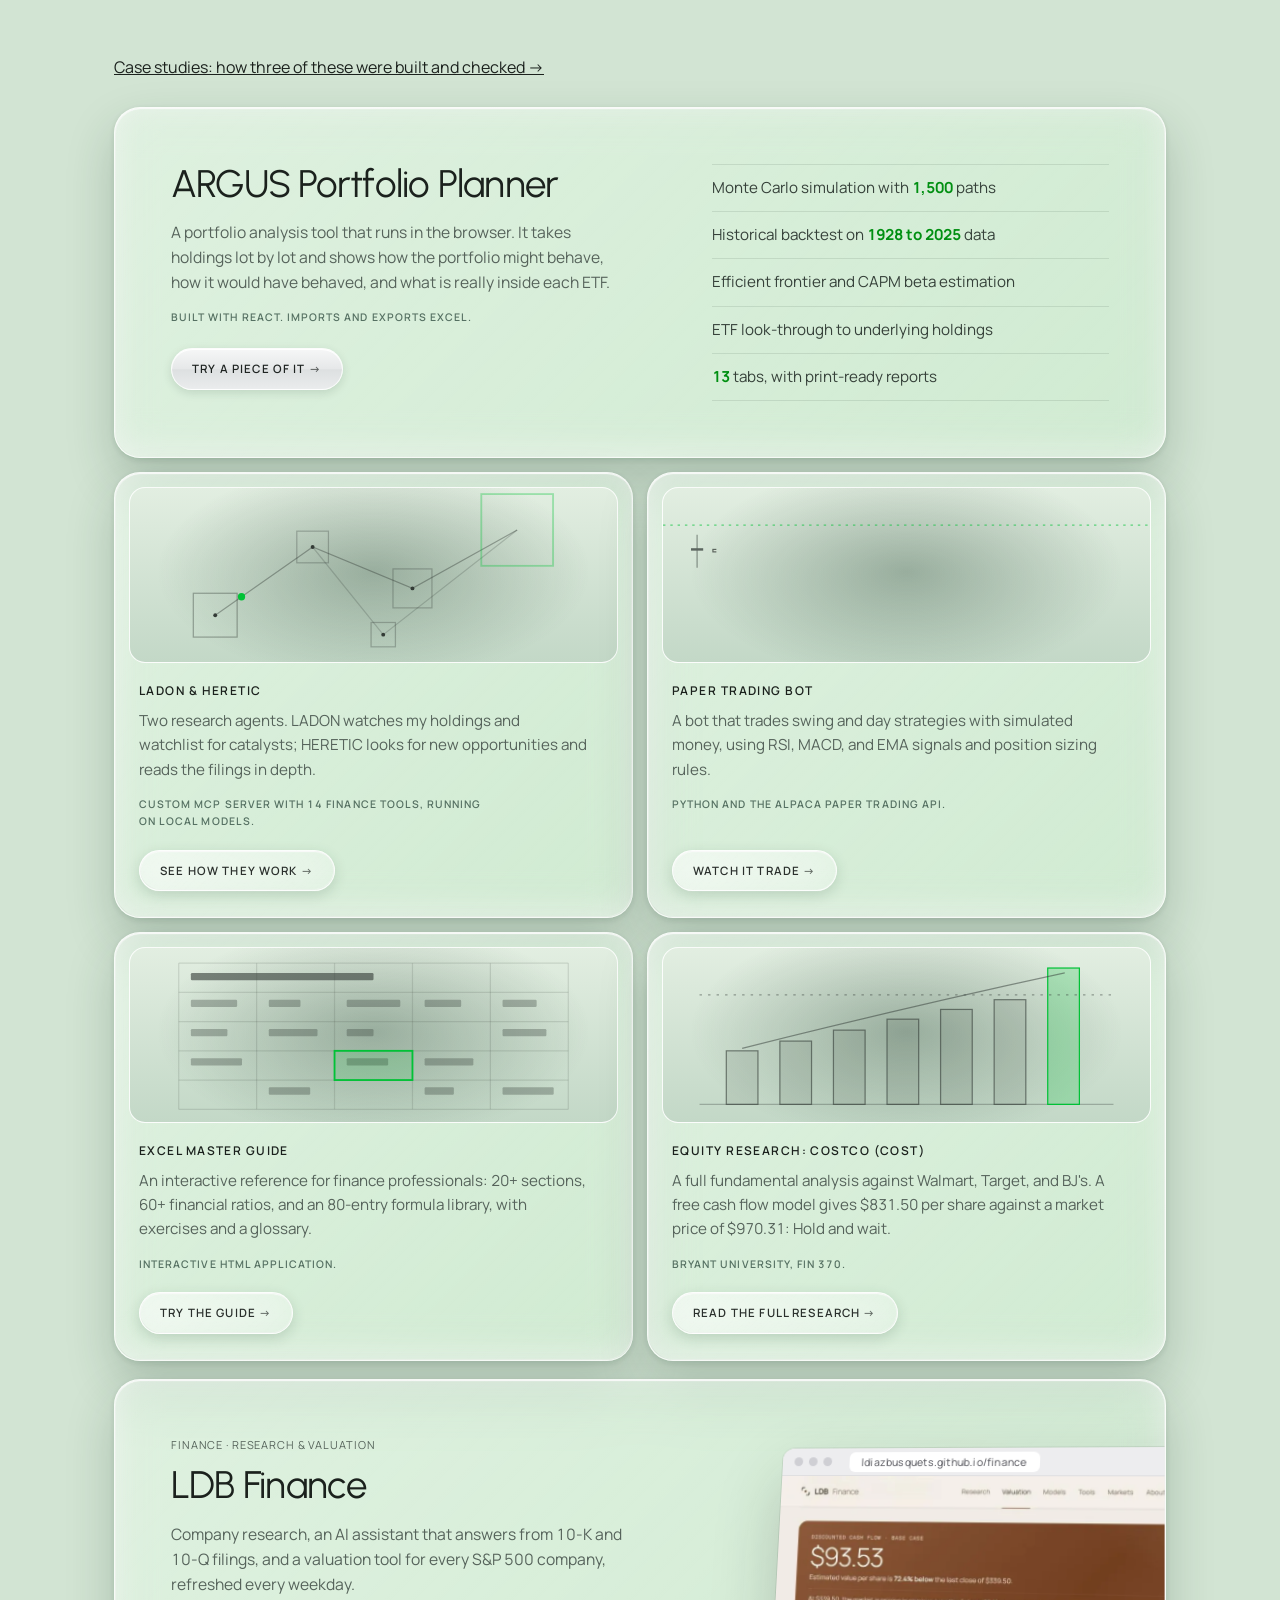
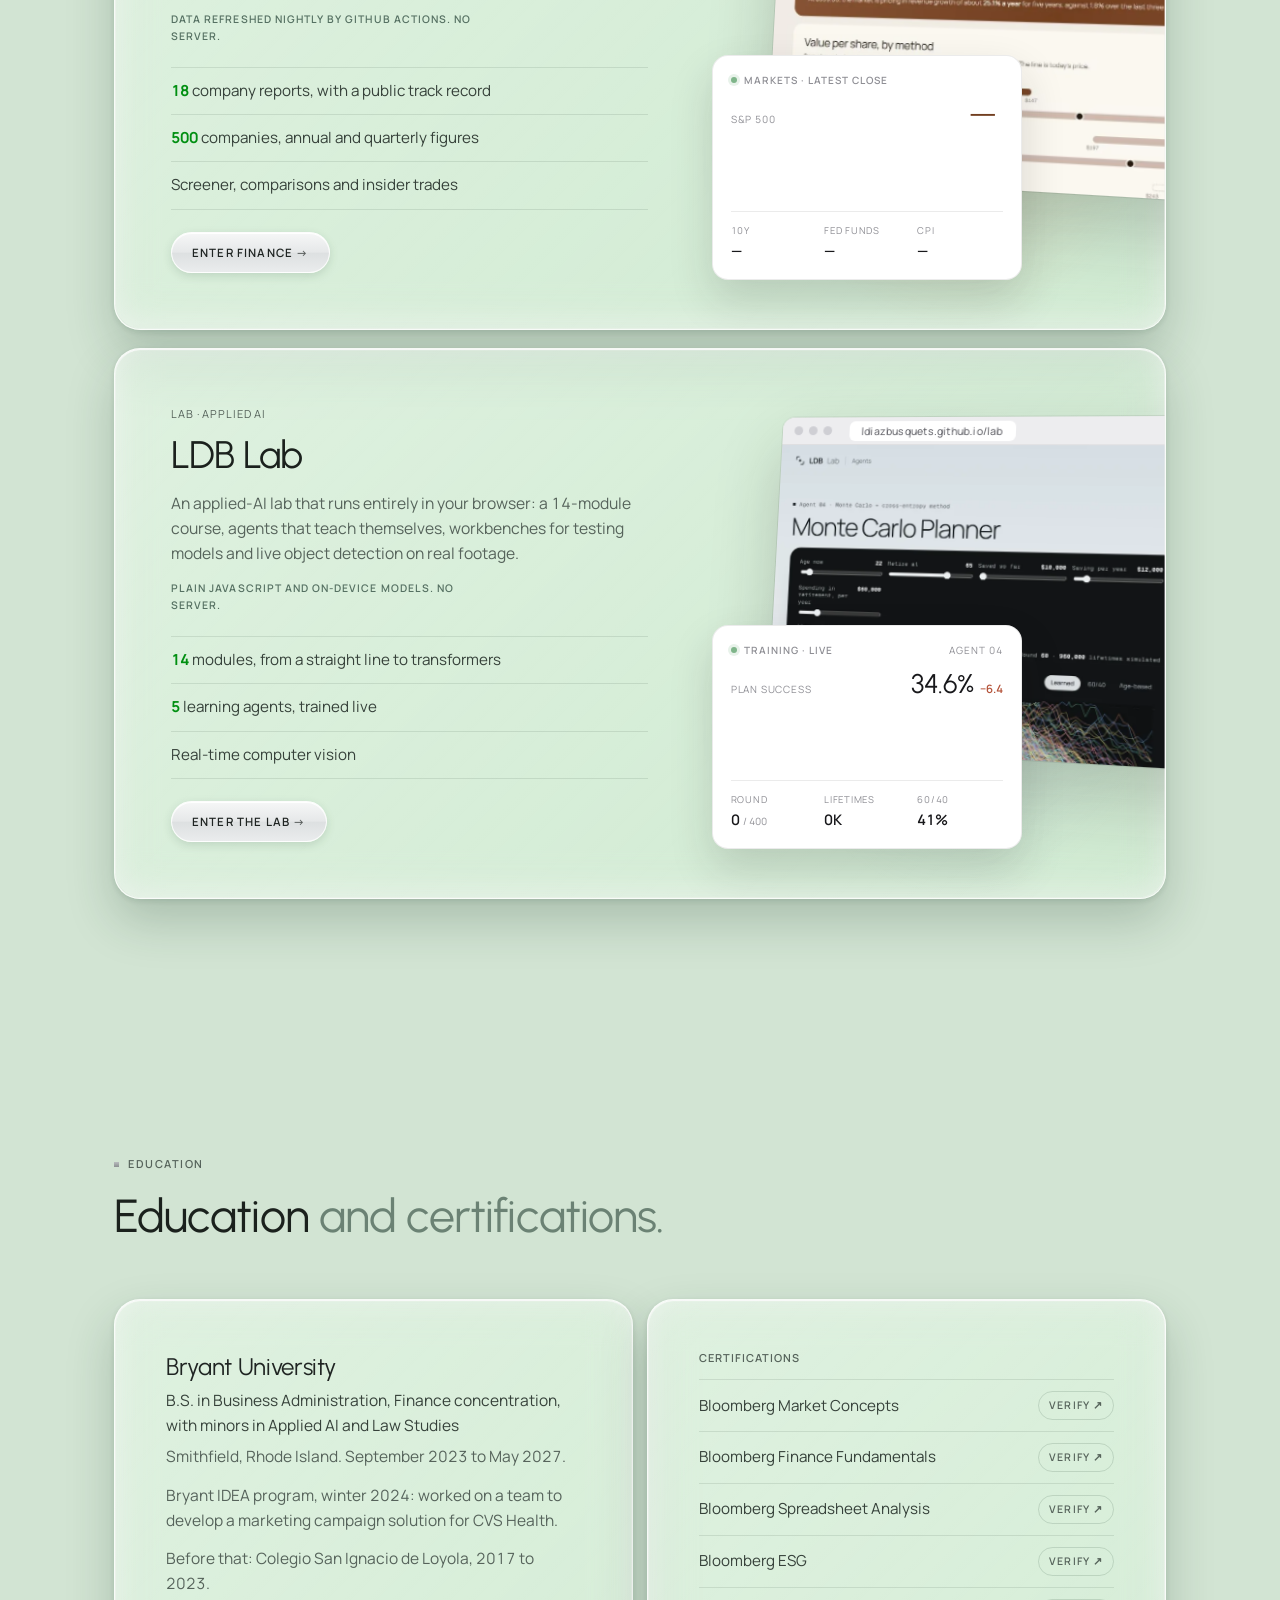
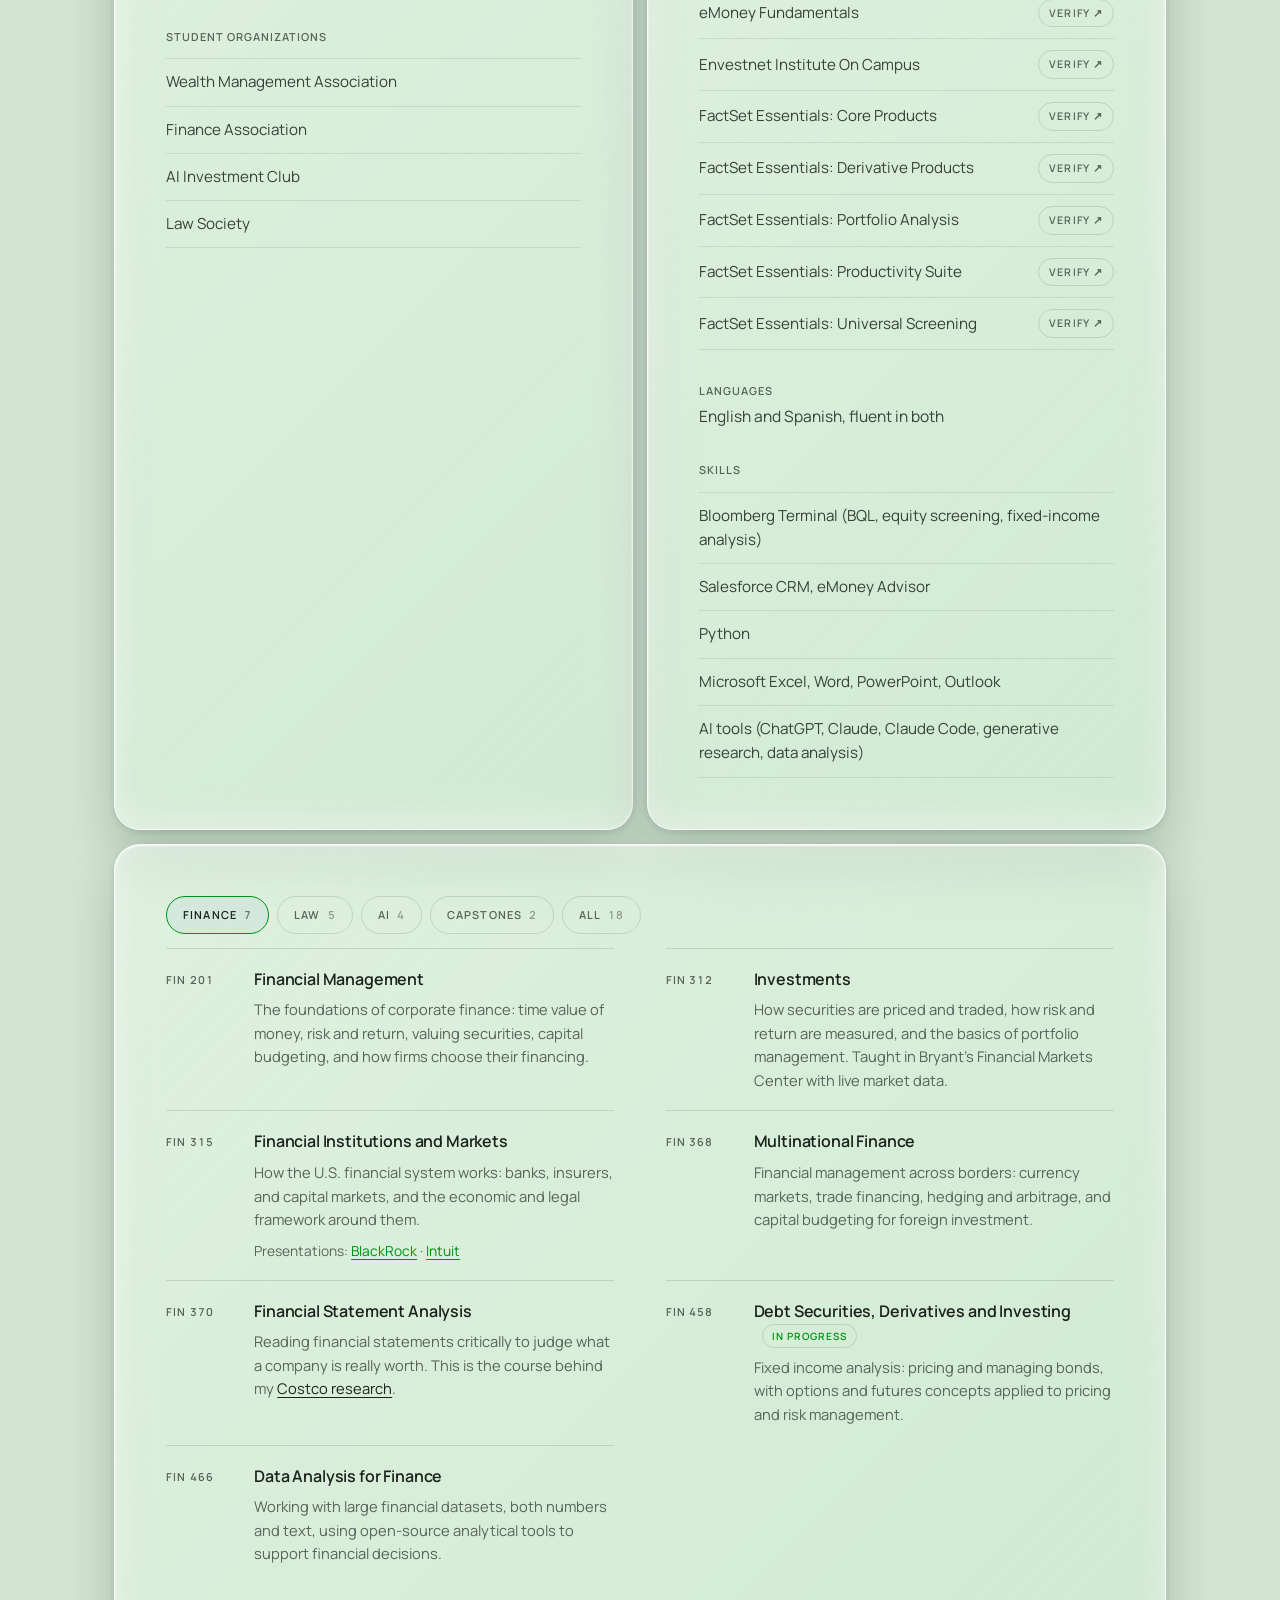
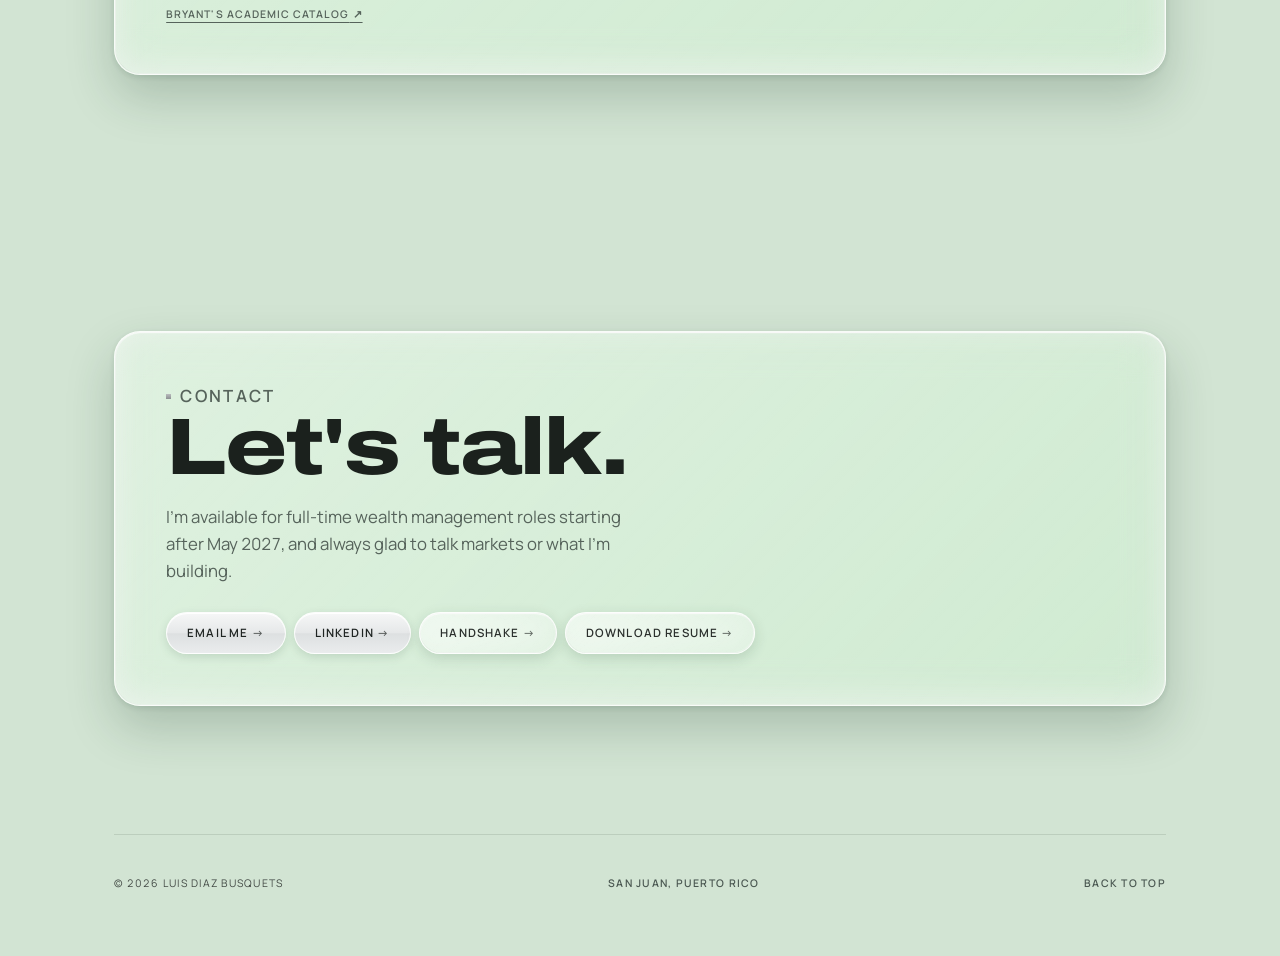
==== commit fe051dee: "Coursework: AI tab order AI 201, AI 202, FIN 414, SCI 359 Co-Authored-By: Claude Opus 5.5 <noreply@a" ====
--- a/index.html
+++ b/index.html
@@ -1159,8 +1159,8 @@
         <ul class="courselist" role="tabpanel" id="cp-ai" aria-labelledby="ct-ai" hidden>
             <li><span class="code">AI 201</span><div><b><span data-es="Introducción a la Inteligencia Artificial">Introduction to Artificial Intelligence</span> <span class="status" data-es="En curso">In progress</span></b><p data-es="Los fundamentos de la IA, desde el aprendizaje automático y profundo hasta el procesamiento de lenguaje natural y la IA generativa, con ingeniería de prompts, herramientas de poco código y una aplicación de IA hecha en equipo.">The foundations of AI, from machine learning and deep learning to natural language processing and generative AI, with prompt engineering, low-code tools and a team-built AI application.</p></div></li>
             <li><span class="code">AI 202</span><div><b><span data-es="Aplicaciones y Ética de la Inteligencia Artificial">Artificial Intelligence Applications and Ethics</span> <span class="status" data-es="Primavera 2027">Spring 2027</span></b><p data-es="Cómo la IA crea valor en distintas industrias y las preguntas éticas que plantea, con casos, conferenciantes invitados y un proyecto en equipo de todo el semestre sobre una industria.">How AI creates value across industries and the ethical questions it raises, through cases, guest speakers and a semester-long team project on one industry.</p></div></li>
+            <li><span class="code">FIN 414</span><div><b><span data-es="Aplicaciones de IA en Finanzas">AI Applications in Finance</span> <span class="status" data-es="En curso">In progress</span></b><p data-es="Usos prácticos de la IA en finanzas, incluyendo robo-asesores, análisis de sentimiento en texto y trabajo con modelos de IA mediante APIs.">Practical uses of AI in finance, including robo-advisors, sentiment analysis of text, and working with AI models through APIs.</p></div></li>
             <li><span class="code">SCI 359</span><div><b><span data-es="Inteligencia Artificial en el Cuidado de la Salud">Artificial Intelligence in Healthcare</span> <span class="status" data-es="Primavera 2027">Spring 2027</span></b><p data-es="Cómo se está aplicando la inteligencia artificial en el cuidado de la salud.">How artificial intelligence is being applied across healthcare.</p><p class="proj"><span data-es="Proyecto:">Project:</span> <a href="health/" target="_blank" rel="noopener">LDB Health</a></p></div></li>
-            <li><span class="code">FIN 414</span><div><b><span data-es="Aplicaciones de IA en Finanzas">AI Applications in Finance</span> <span class="status" data-es="En curso">In progress</span></b><p data-es="Usos prácticos de la IA en finanzas, incluyendo robo-asesores, análisis de sentimiento en texto y trabajo con modelos de IA mediante APIs.">Practical uses of AI in finance, including robo-advisors, sentiment analysis of text, and working with AI models through APIs.</p></div></li>
         </ul>
         <h3 class="cgroup" data-es="Proyectos integradores">Capstones</h3>
         <ul class="courselist" role="tabpanel" id="cp-cap" aria-labelledby="ct-cap" hidden>
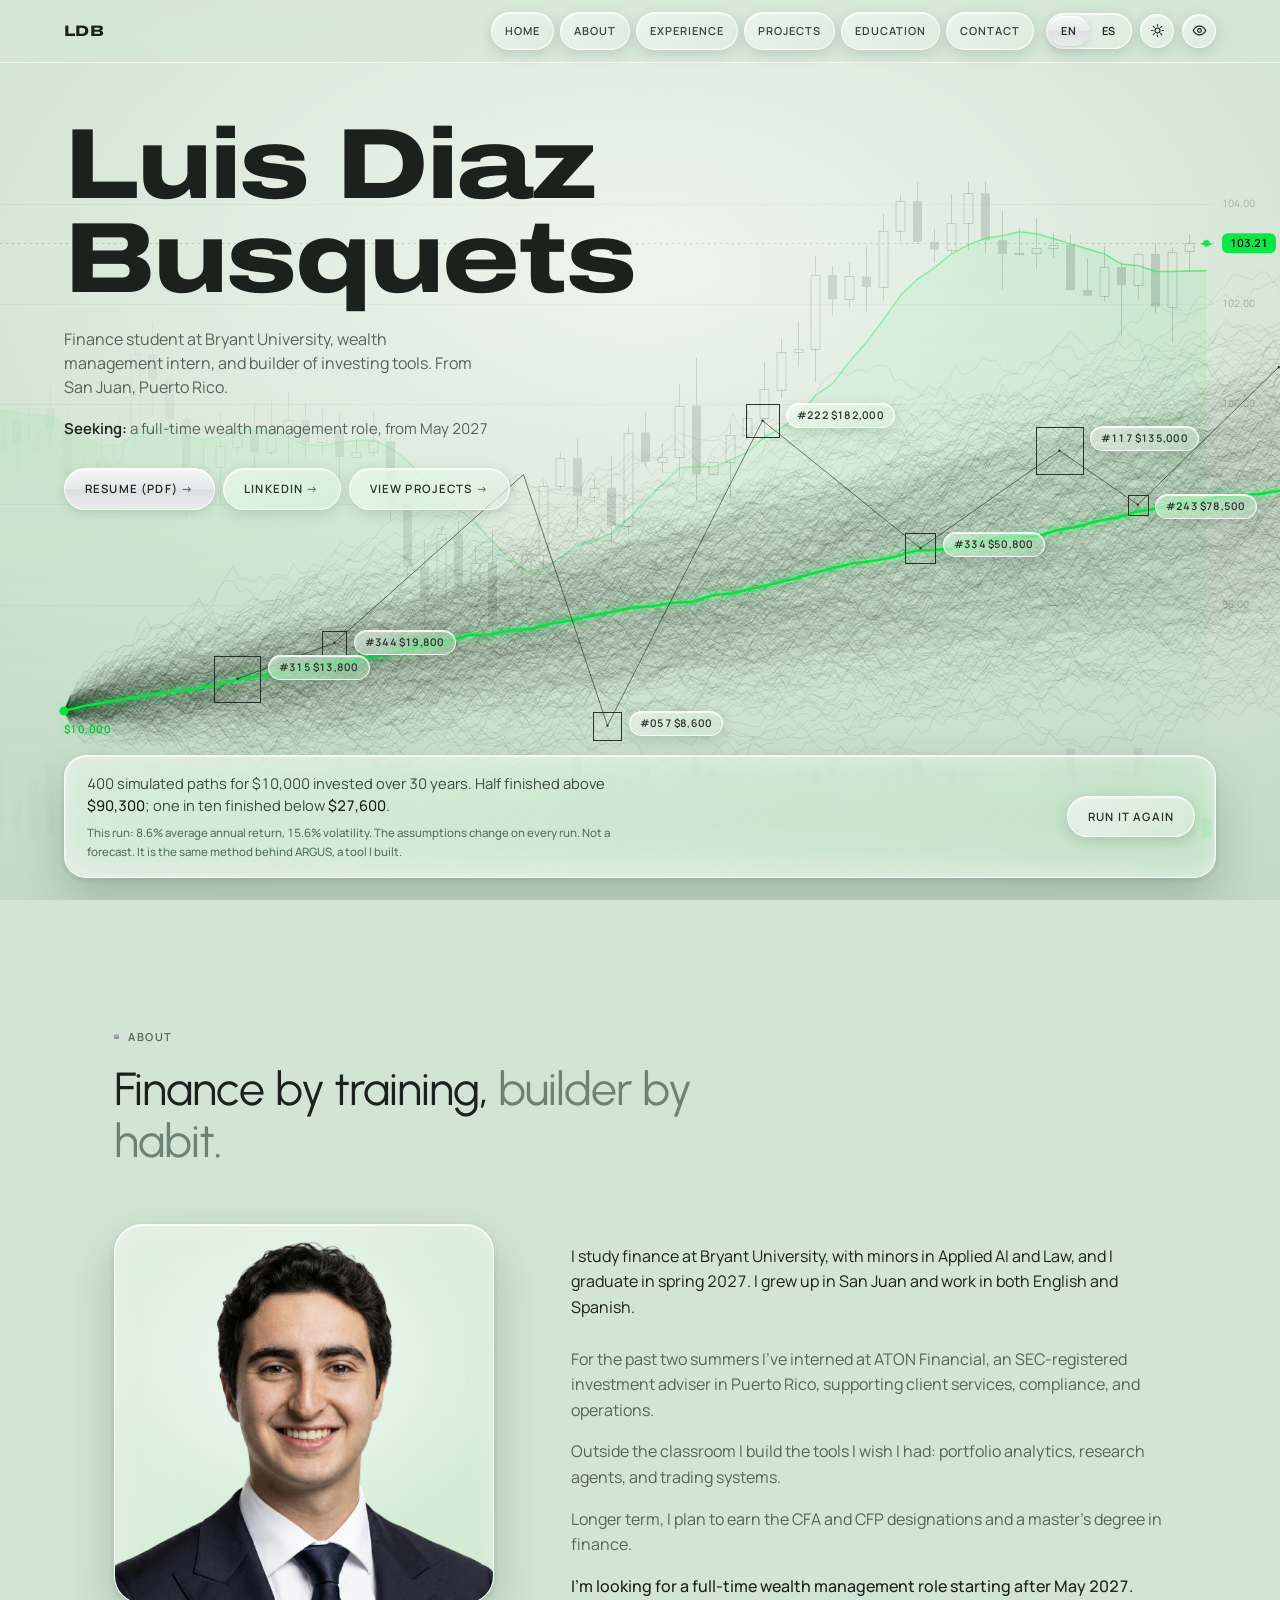
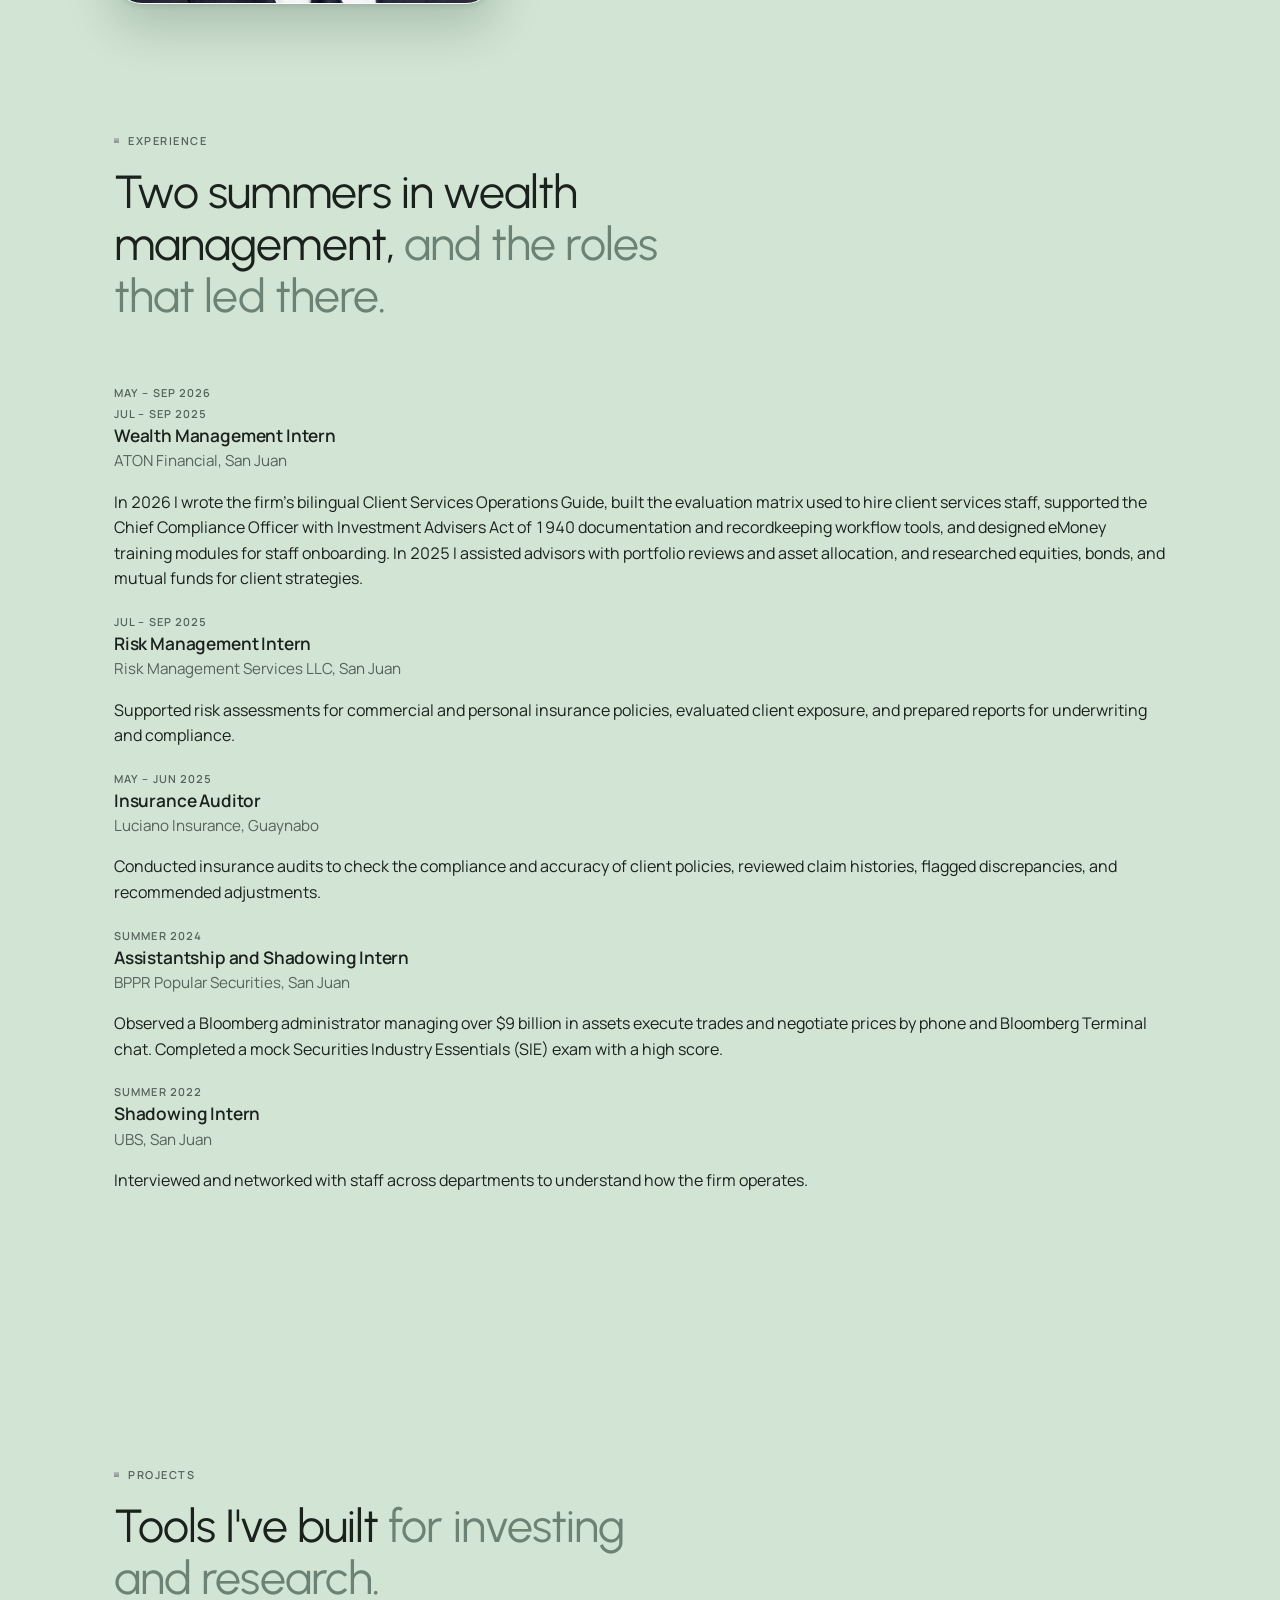
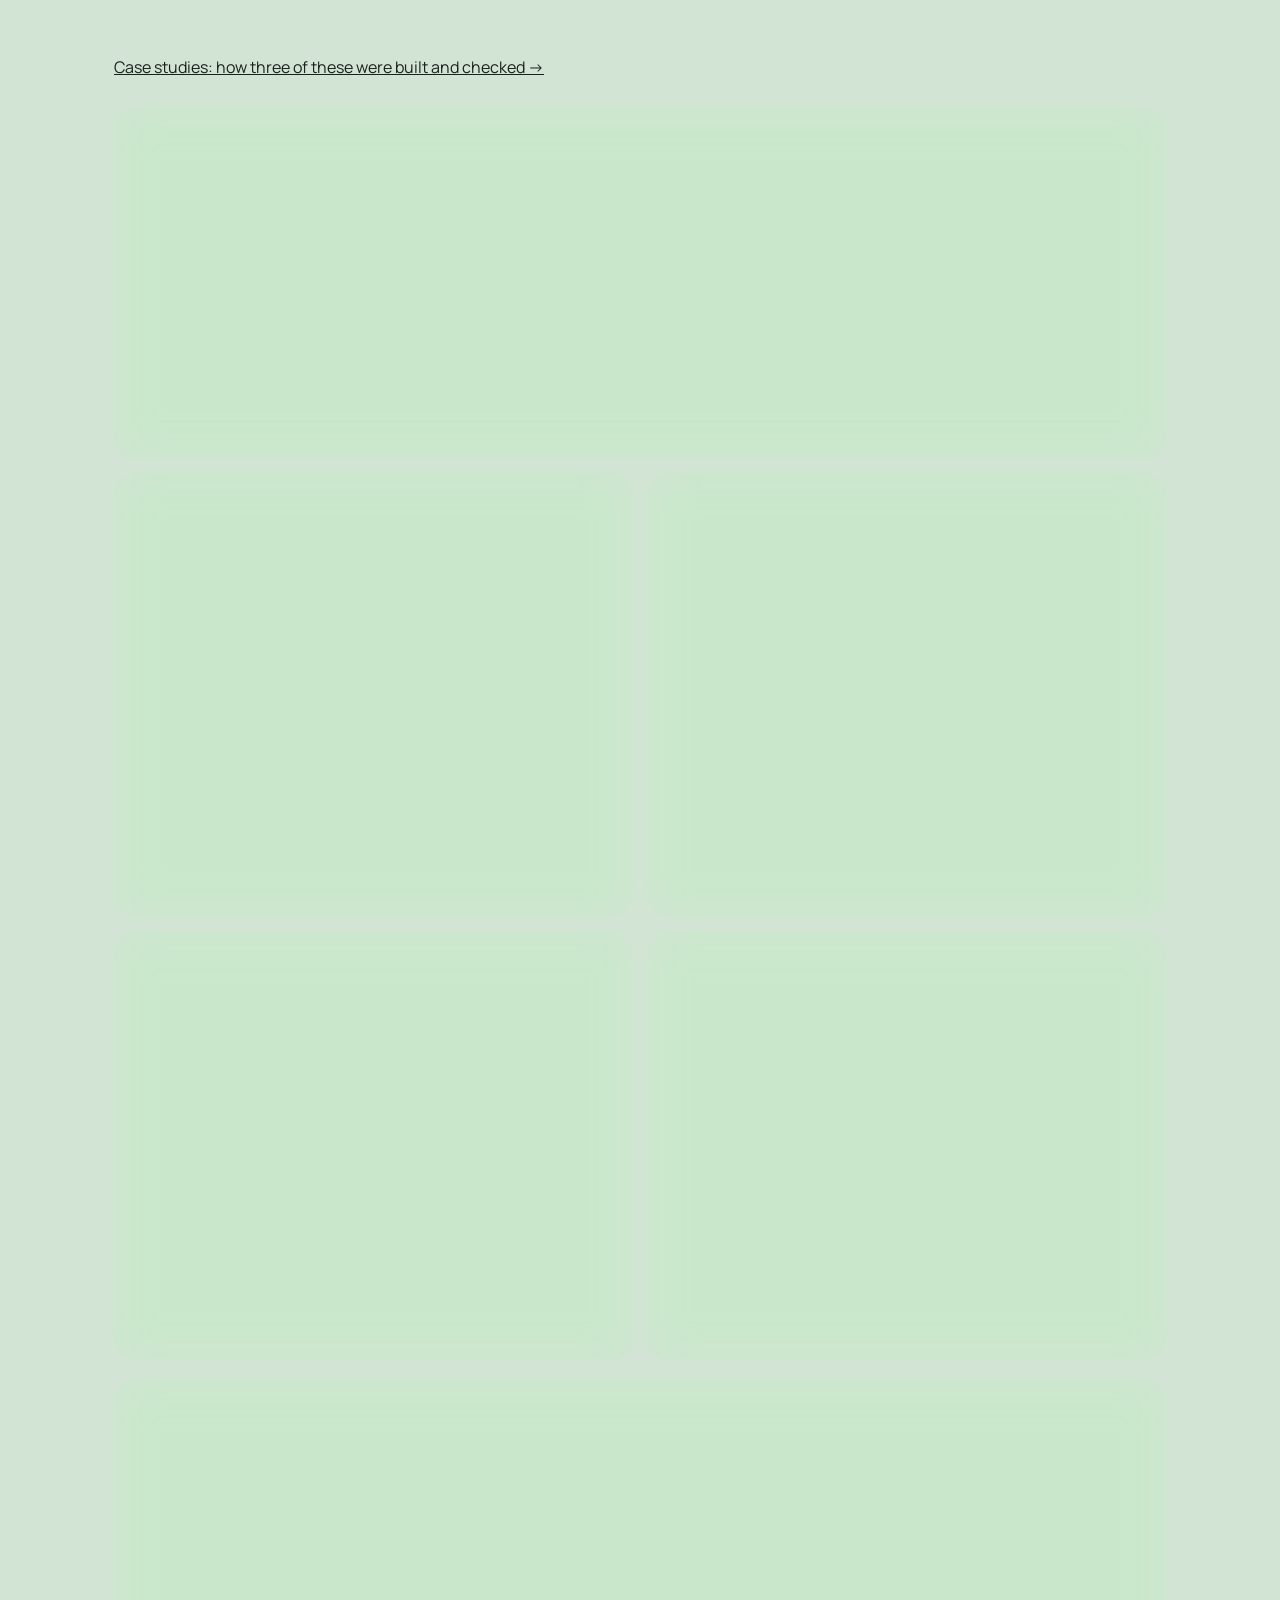
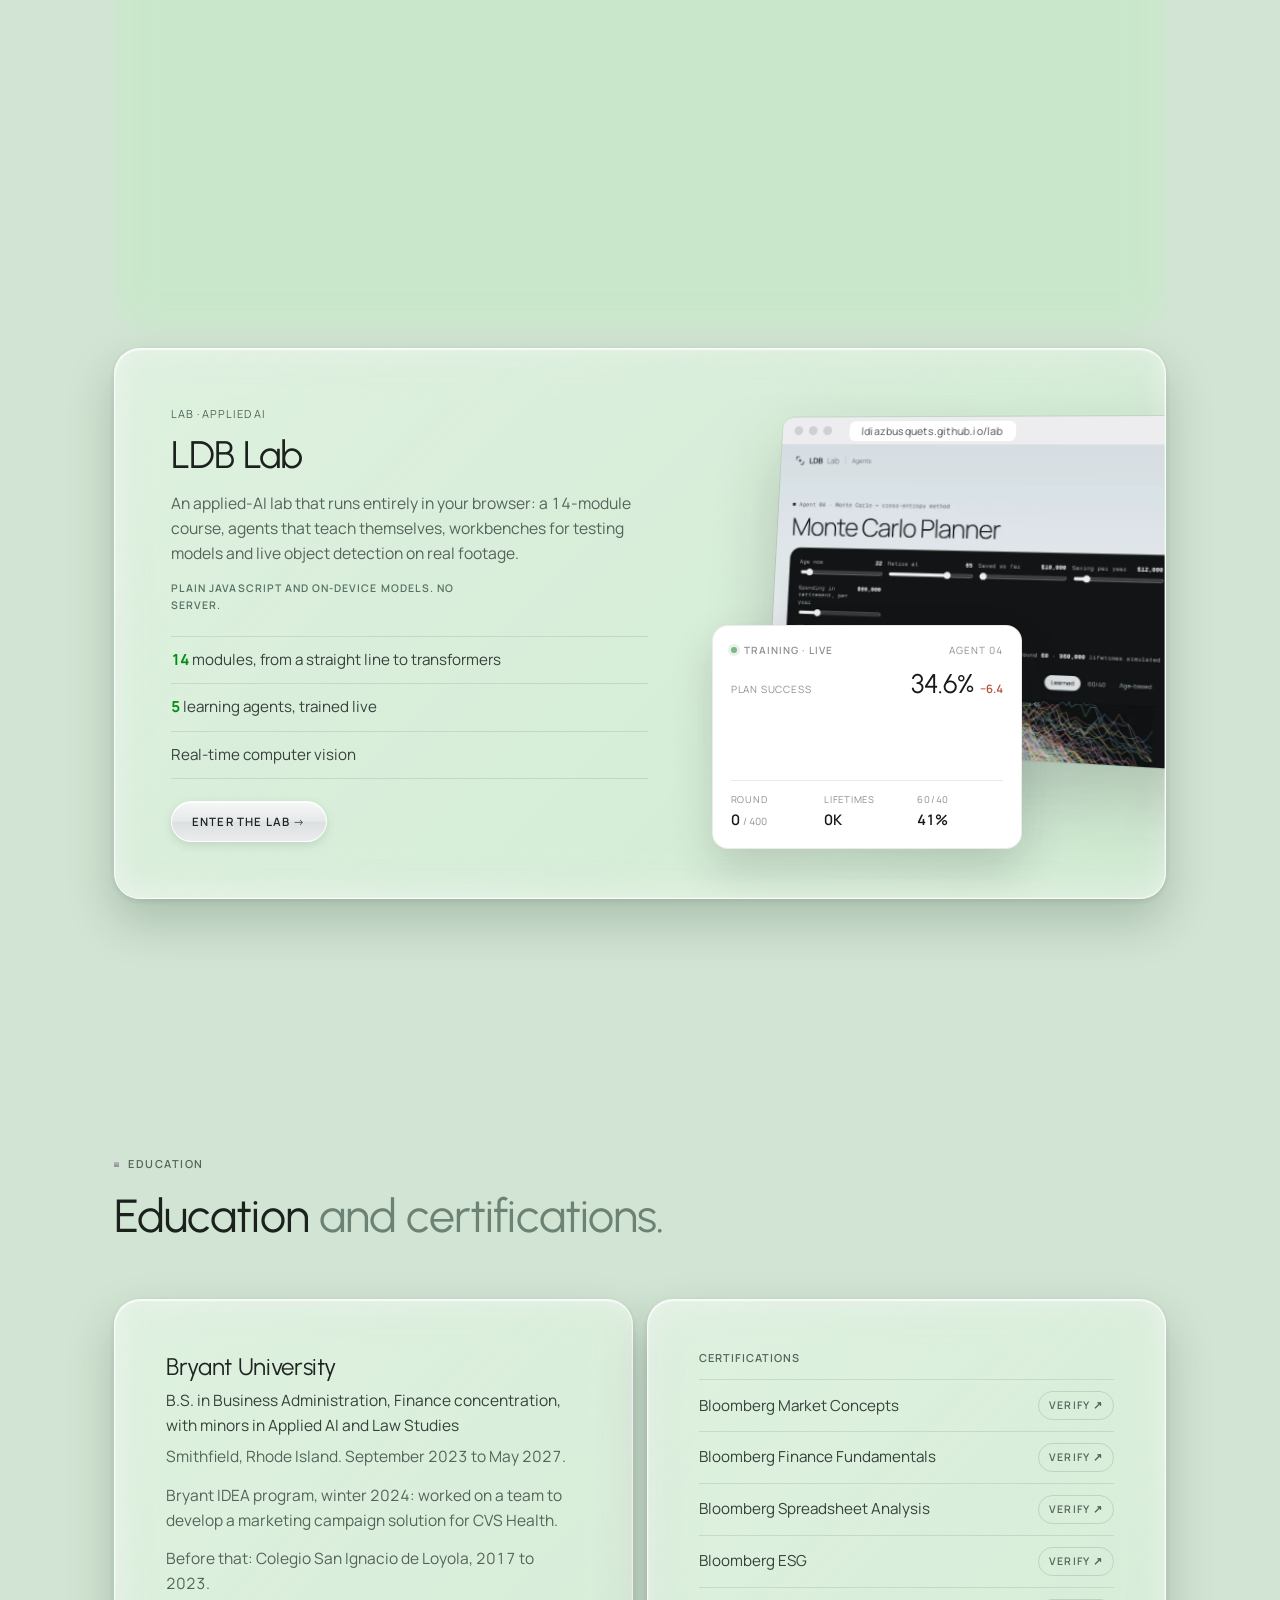
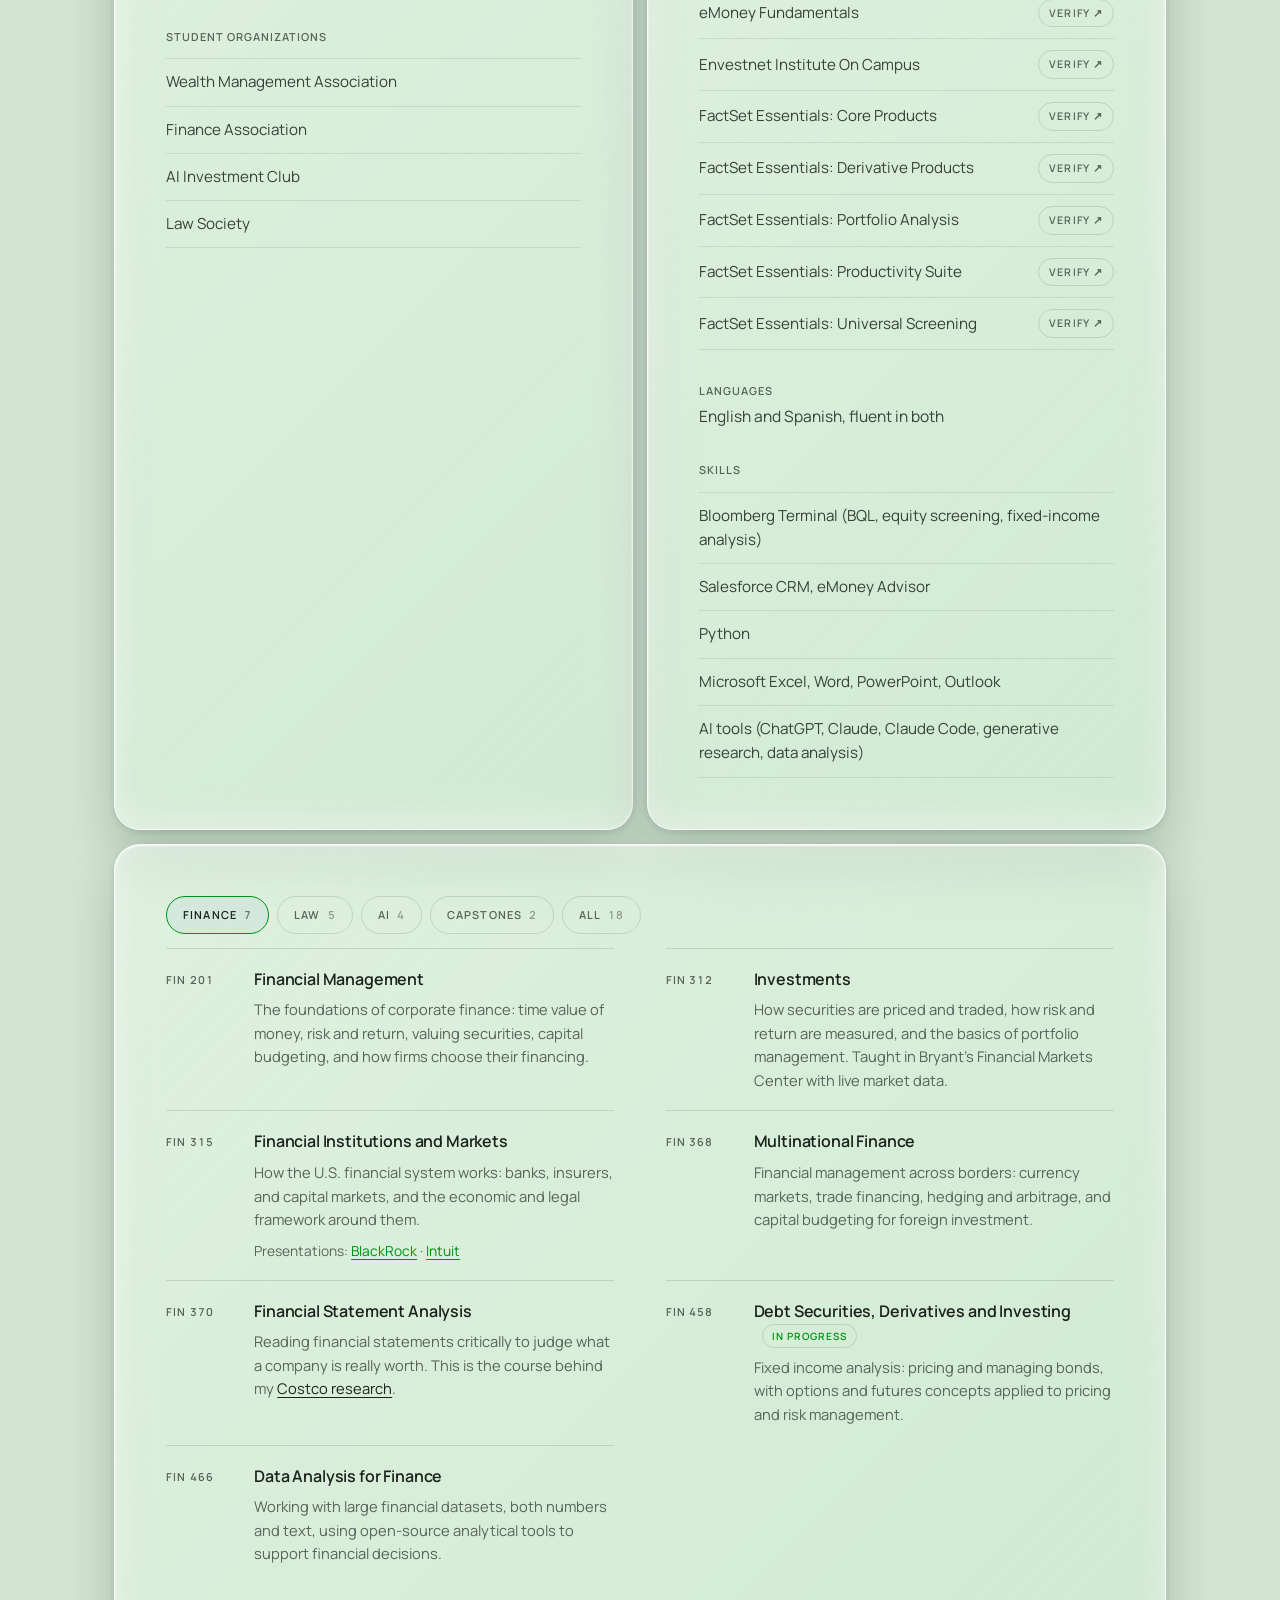
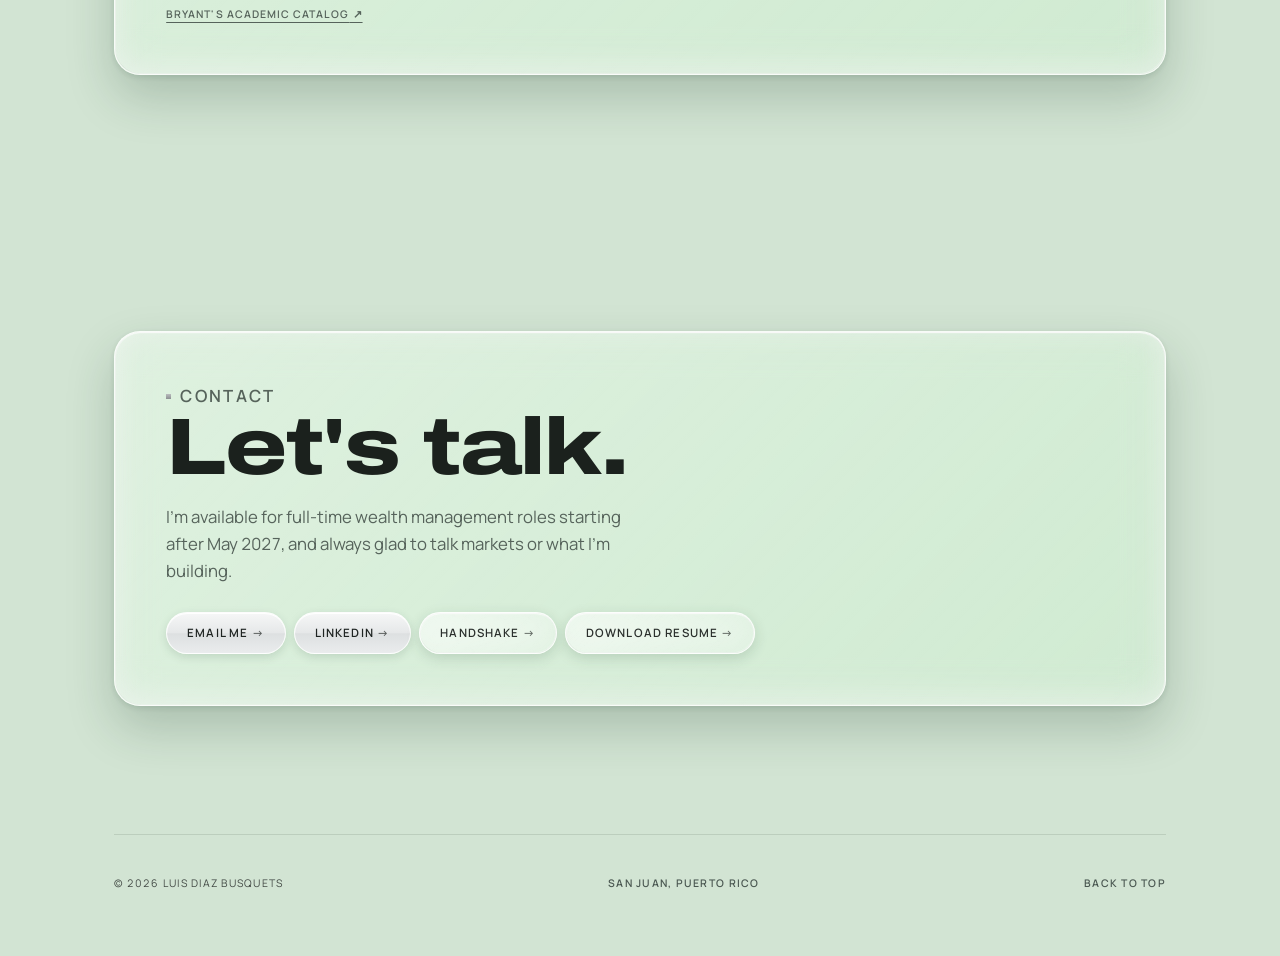
==== commit 9df97102: "BlackRock deck: AUM figures consistent with the Q1 2026 report; SCI 359 official description Footpri" ====
--- a/index.html
+++ b/index.html
@@ -1160,7 +1160,7 @@
             <li><span class="code">AI 201</span><div><b><span data-es="Introducción a la Inteligencia Artificial">Introduction to Artificial Intelligence</span> <span class="status" data-es="En curso">In progress</span></b><p data-es="Los fundamentos de la IA, desde el aprendizaje automático y profundo hasta el procesamiento de lenguaje natural y la IA generativa, con ingeniería de prompts, herramientas de poco código y una aplicación de IA hecha en equipo.">The foundations of AI, from machine learning and deep learning to natural language processing and generative AI, with prompt engineering, low-code tools and a team-built AI application.</p></div></li>
             <li><span class="code">AI 202</span><div><b><span data-es="Aplicaciones y Ética de la Inteligencia Artificial">Artificial Intelligence Applications and Ethics</span> <span class="status" data-es="Primavera 2027">Spring 2027</span></b><p data-es="Cómo la IA crea valor en distintas industrias y las preguntas éticas que plantea, con casos, conferenciantes invitados y un proyecto en equipo de todo el semestre sobre una industria.">How AI creates value across industries and the ethical questions it raises, through cases, guest speakers and a semester-long team project on one industry.</p></div></li>
             <li><span class="code">FIN 414</span><div><b><span data-es="Aplicaciones de IA en Finanzas">AI Applications in Finance</span> <span class="status" data-es="En curso">In progress</span></b><p data-es="Usos prácticos de la IA en finanzas, incluyendo robo-asesores, análisis de sentimiento en texto y trabajo con modelos de IA mediante APIs.">Practical uses of AI in finance, including robo-advisors, sentiment analysis of text, and working with AI models through APIs.</p></div></li>
-            <li><span class="code">SCI 359</span><div><b><span data-es="Inteligencia Artificial en el Cuidado de la Salud">Artificial Intelligence in Healthcare</span> <span class="status" data-es="Primavera 2027">Spring 2027</span></b><p data-es="Cómo se está aplicando la inteligencia artificial en el cuidado de la salud.">How artificial intelligence is being applied across healthcare.</p><p class="proj"><span data-es="Proyecto:">Project:</span> <a href="health/" target="_blank" rel="noopener">LDB Health</a></p></div></li>
+            <li><span class="code">SCI 359</span><div><b><span data-es="Inteligencia Artificial en el Cuidado de la Salud">Artificial Intelligence in Healthcare</span> <span class="status" data-es="Primavera 2027">Spring 2027</span></b><p data-es="La IA aplicada al cuidado de la salud a través de casos actuales y datos reales, con Python repasado desde cero, para entender tanto cómo funcionan los métodos como sus fortalezas y debilidades.">AI applied to healthcare through current case studies and real data sets, with Python reviewed from the basics, so you understand how the methods work and where they fall short.</p><p class="proj"><span data-es="Proyecto:">Project:</span> <a href="health/" target="_blank" rel="noopener">LDB Health</a></p></div></li>
         </ul>
         <h3 class="cgroup" data-es="Proyectos integradores">Capstones</h3>
         <ul class="courselist" role="tabpanel" id="cp-cap" aria-labelledby="ct-cap" hidden>
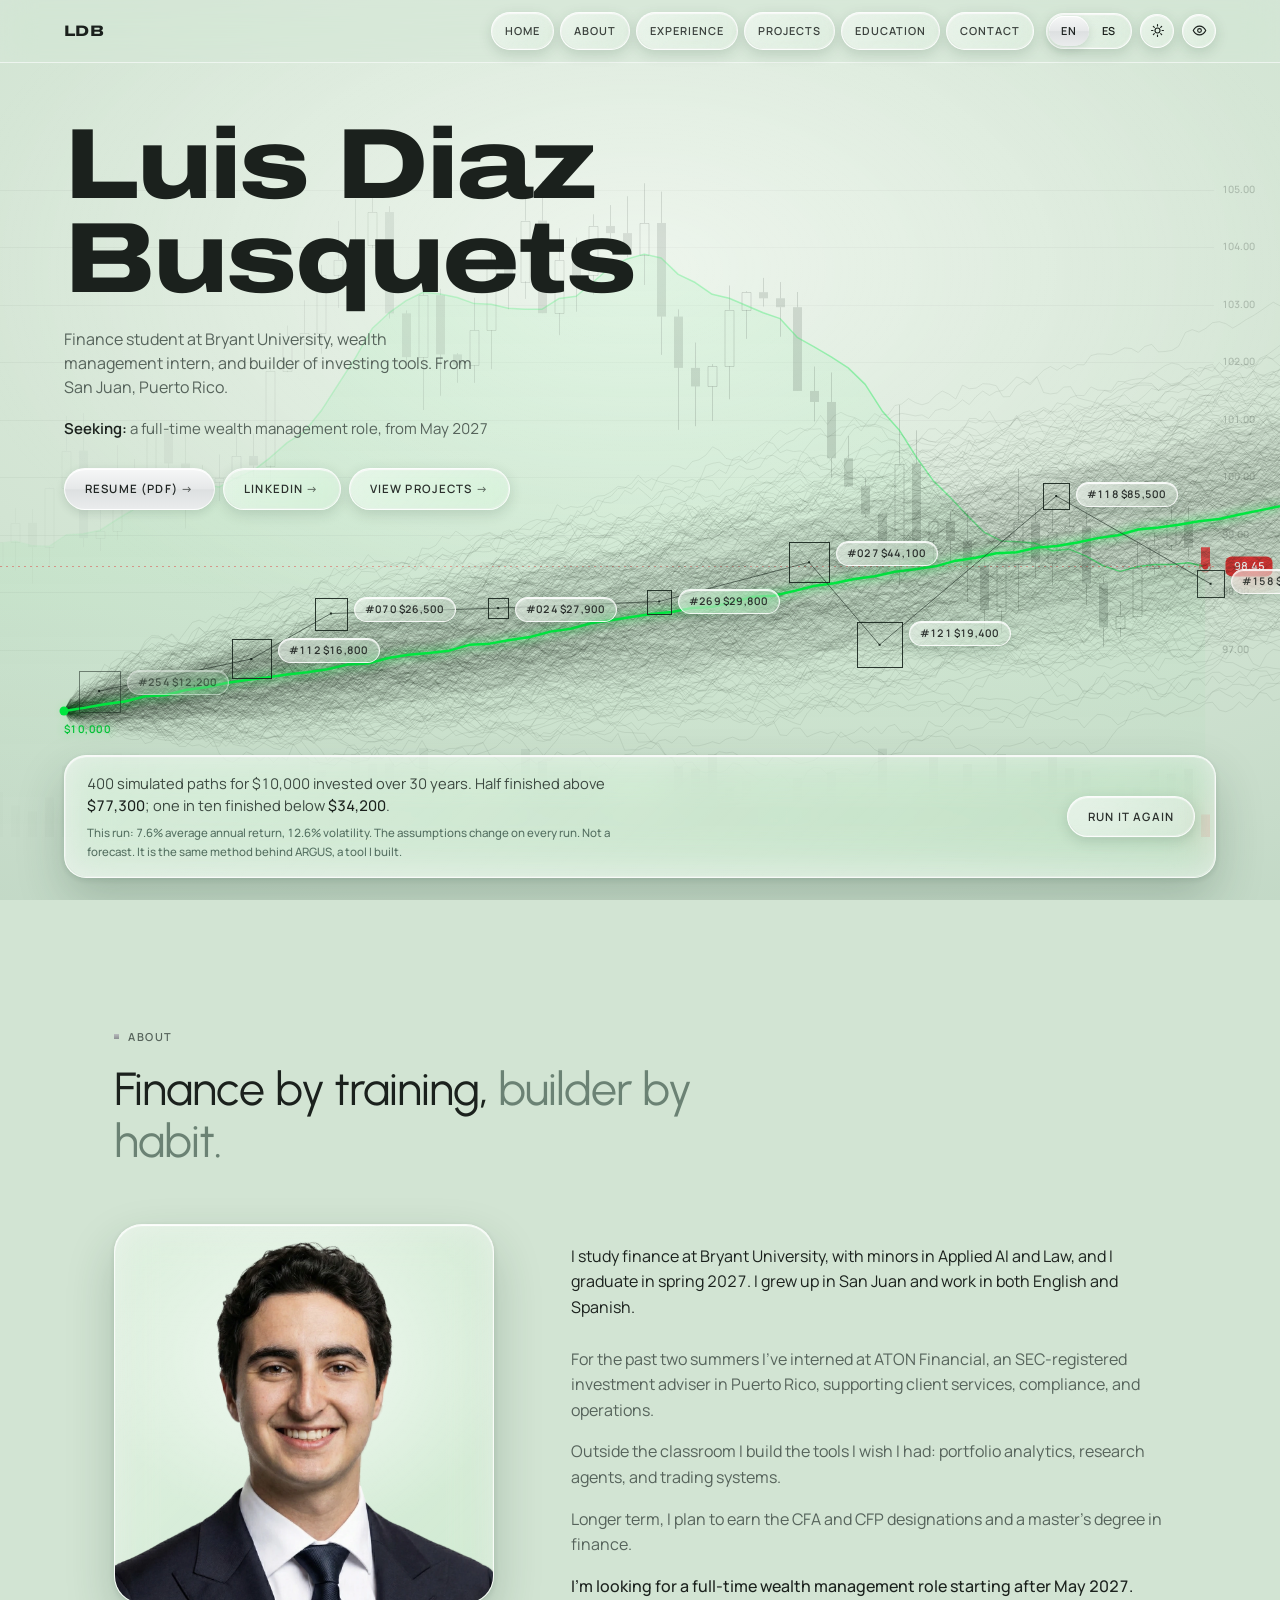
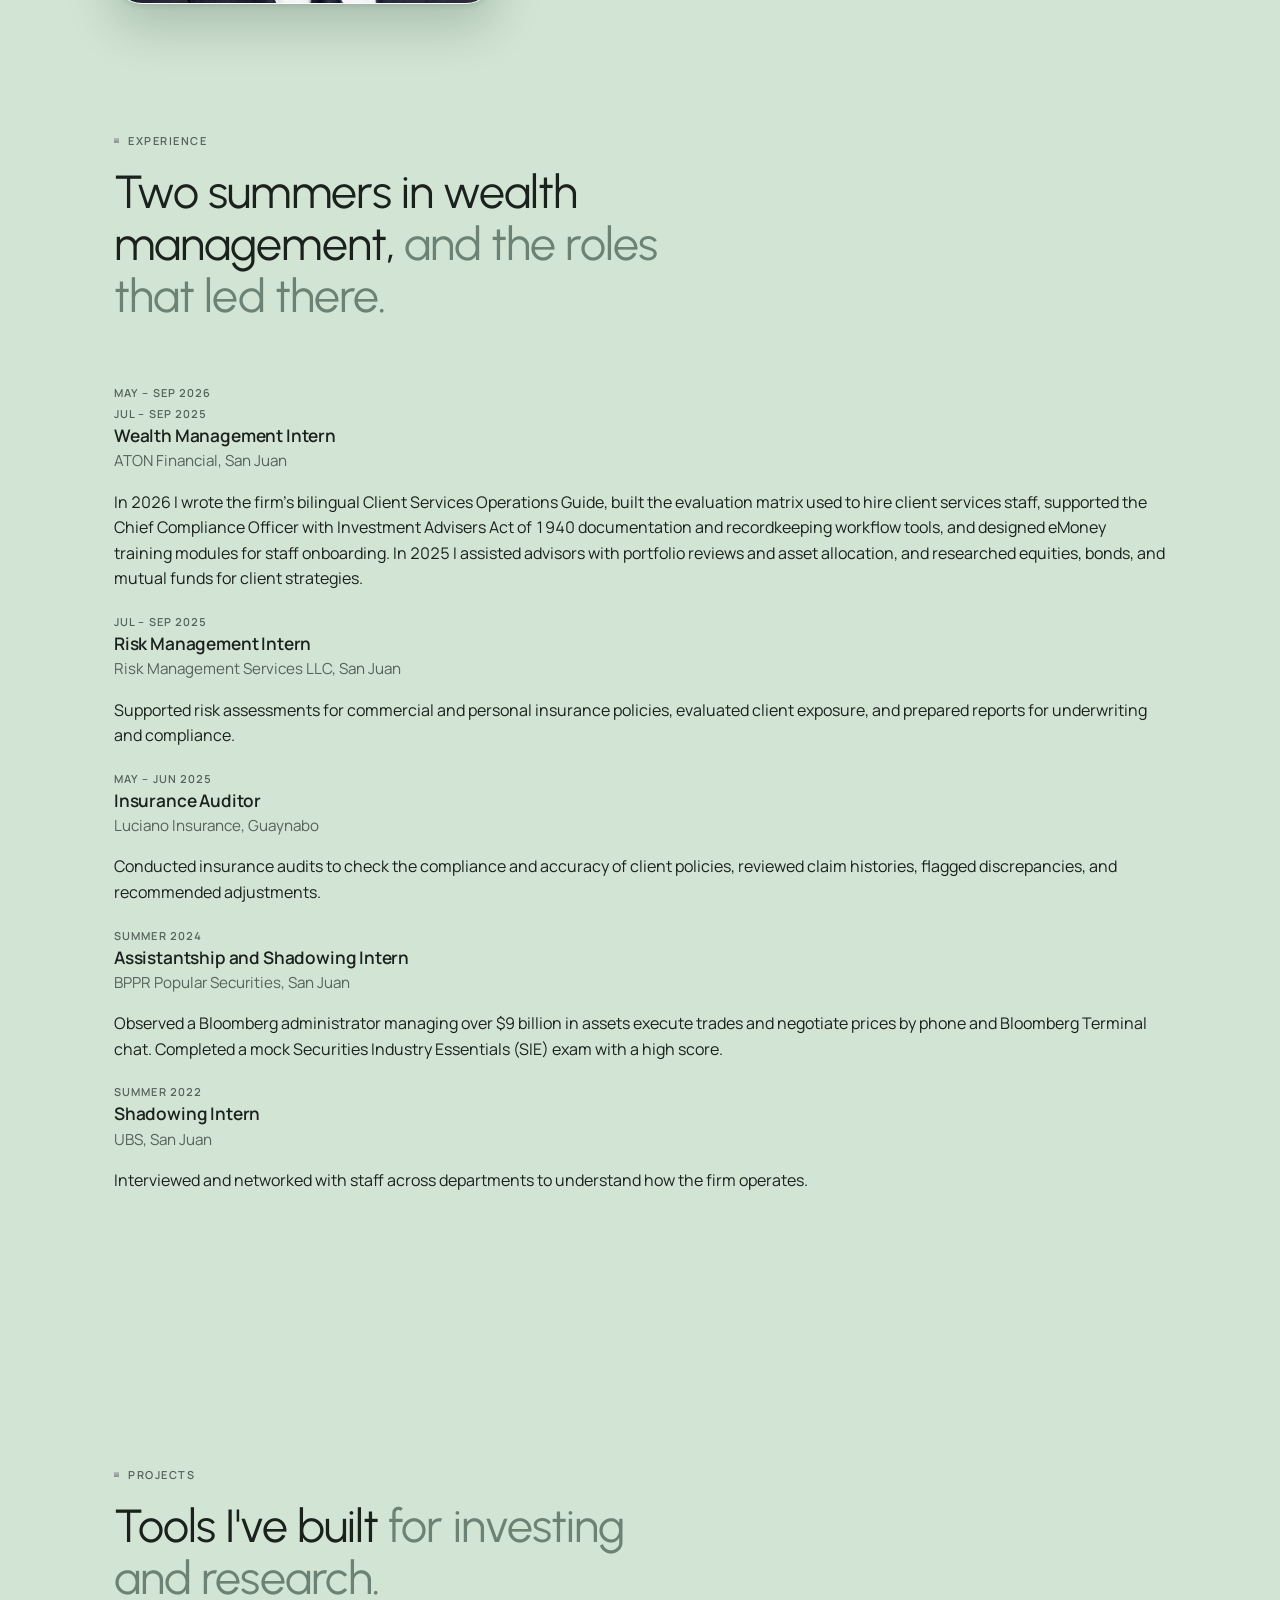
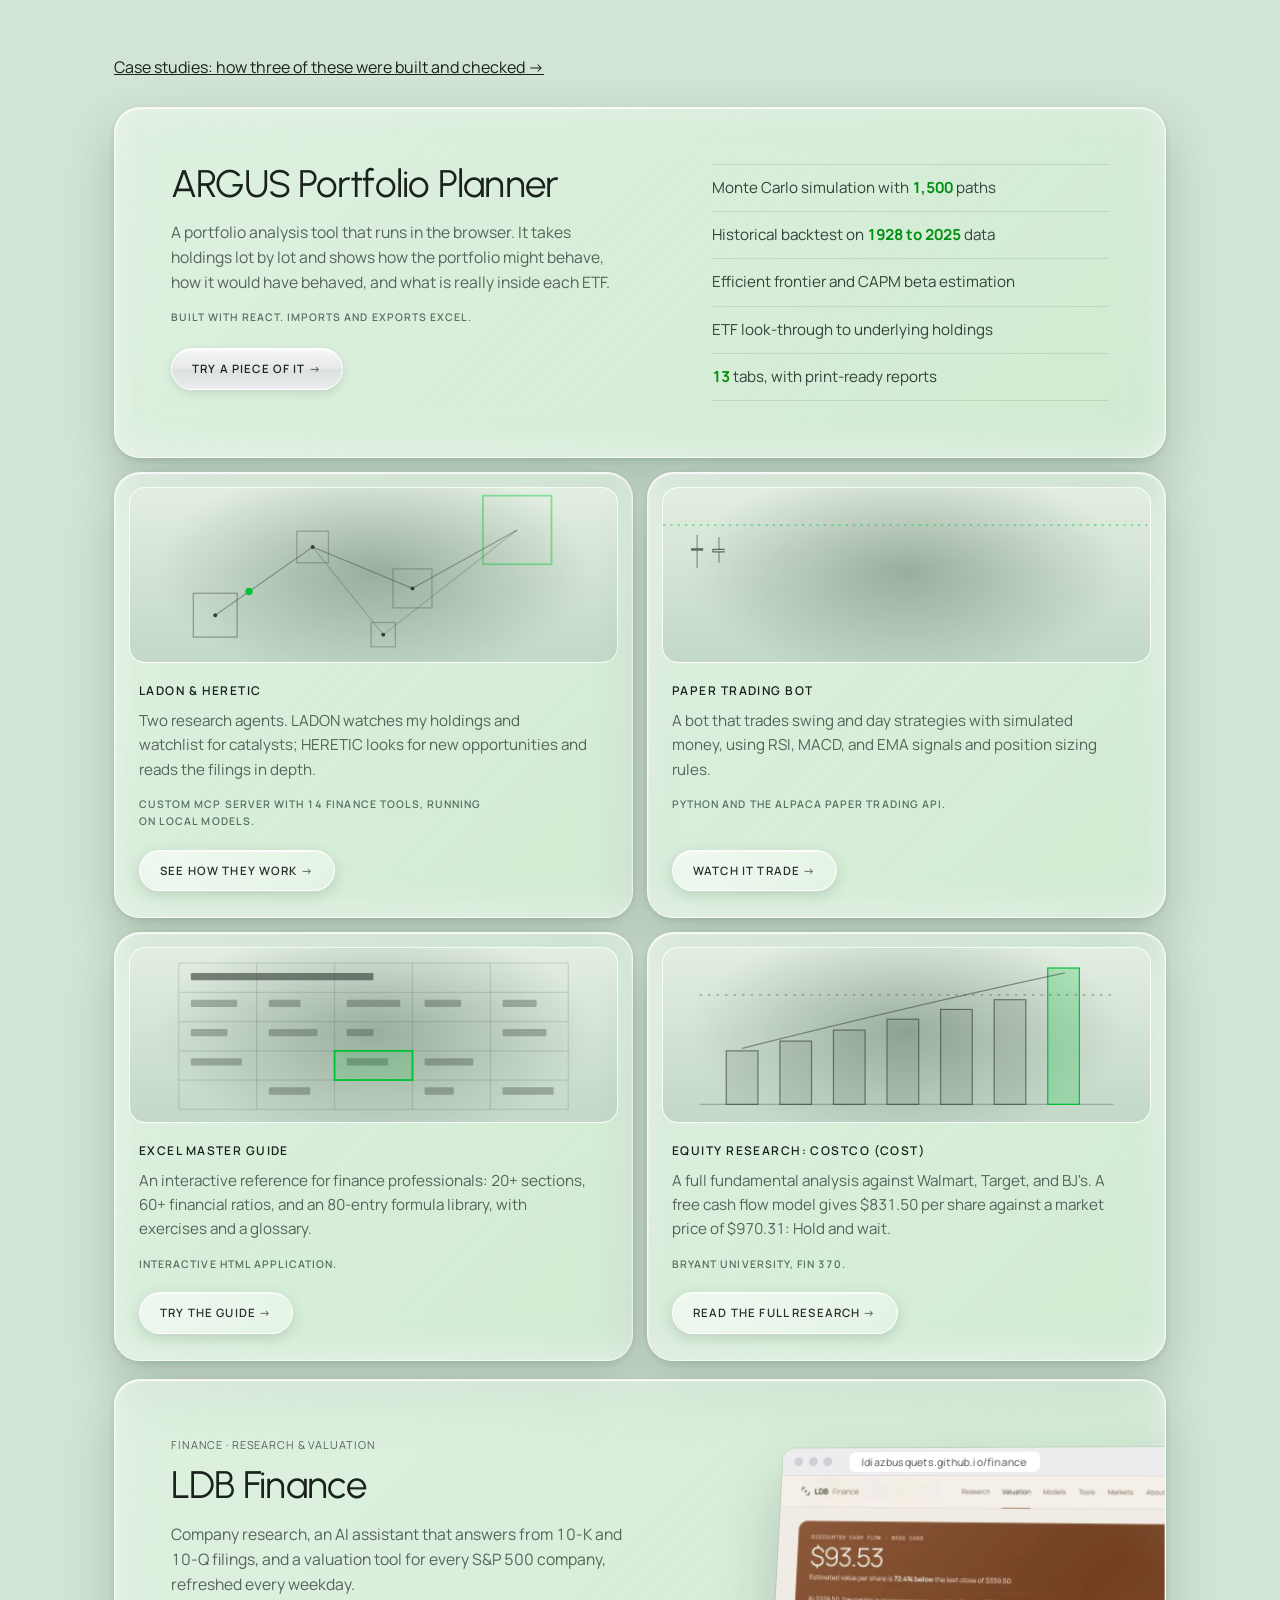
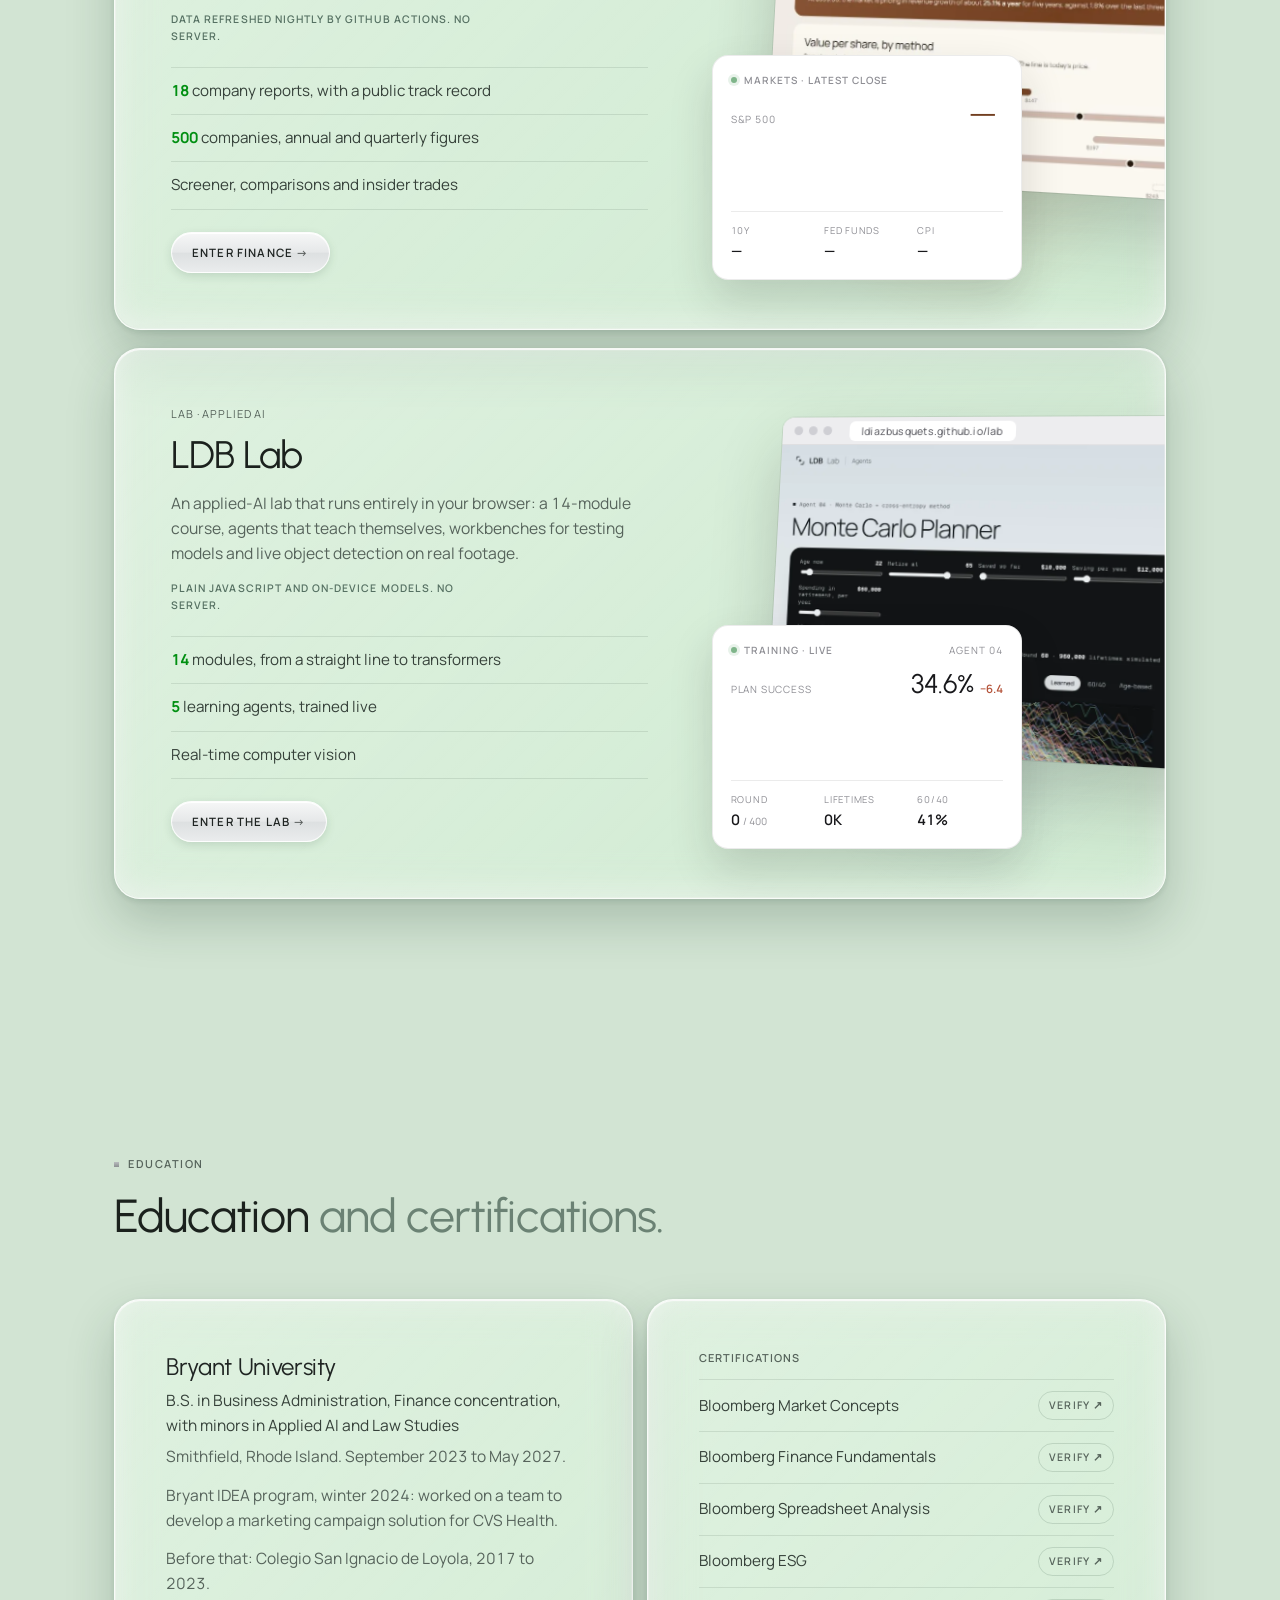
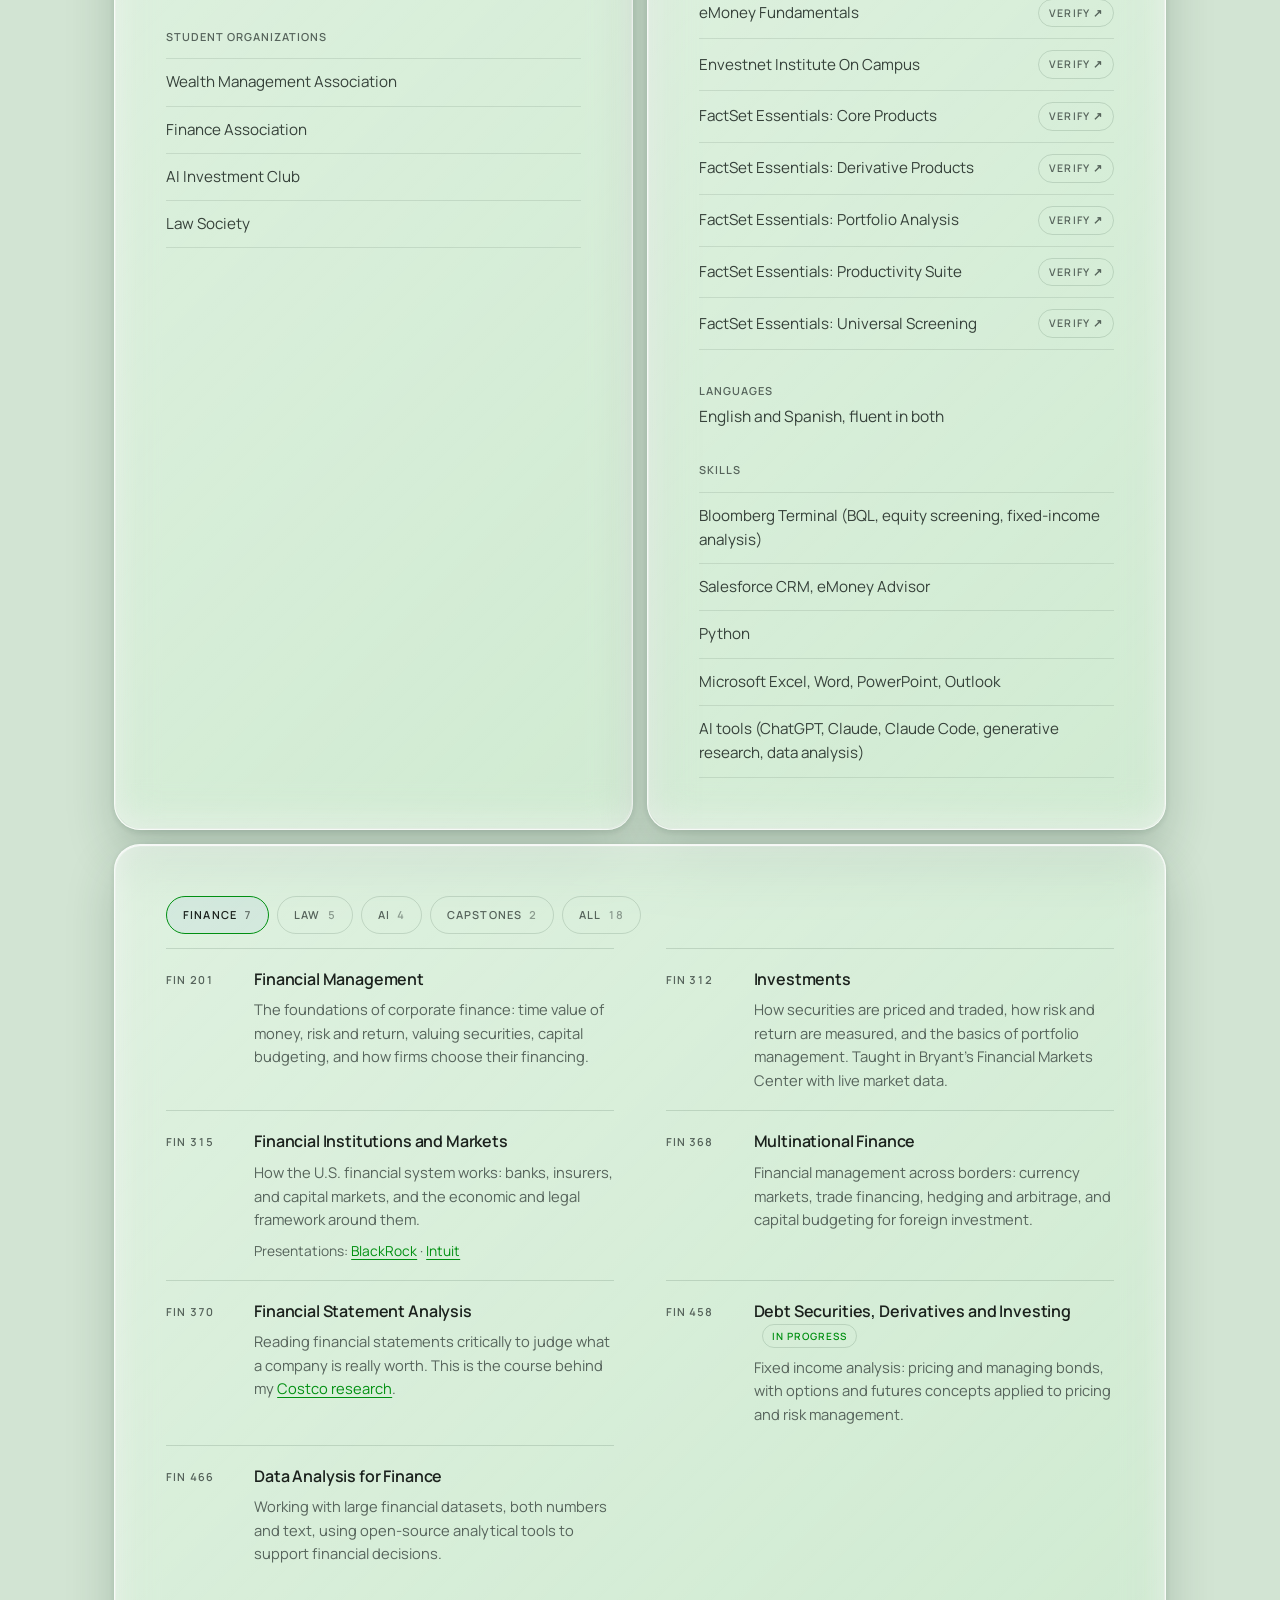
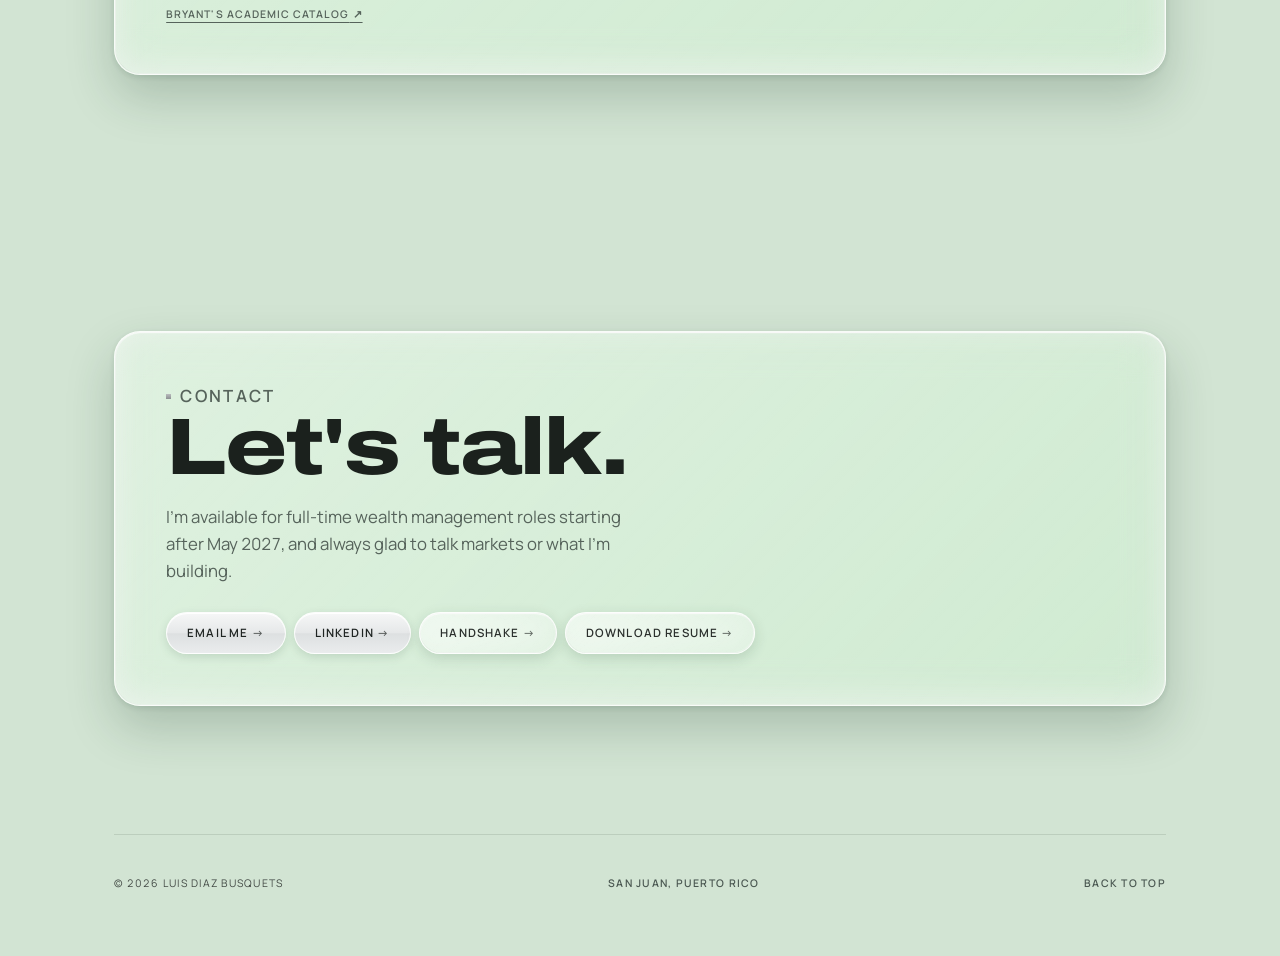
==== commit ed6bb216: "Coursework: the Costco link uses the accent color like the other project links Co-Authored-By: Claud" ====
--- a/index.html
+++ b/index.html
@@ -645,7 +645,7 @@
   .courselist .code { font-size: 11px; font-weight: 600; letter-spacing: .1em; color: var(--soft); padding-top: 4px; white-space: nowrap; }
   .courselist b { display: block; font-weight: 600; letter-spacing: -.01em; }
   .courselist p { margin: 6px 0 0; font-size: .92rem; color: var(--soft); max-width: 46ch; }
-  .courselist p a { color: var(--ink); text-underline-offset: 3px; }
+  .courselist p a { color: var(--brass); text-underline-offset: 3px; }
   .courselist .status { display: inline-block; margin-left: 8px; padding: 3px 9px; border-radius: 999px; border: 1px solid var(--line); font-size: 10px; font-weight: 600; text-transform: uppercase; letter-spacing: .1em; color: var(--brass); vertical-align: 2px; }
   .coursework .built { margin: 22px 0 0; font-size: 10.5px; font-weight: 600; text-transform: uppercase; letter-spacing: .1em; color: var(--soft); }
   .coursework .built a { color: inherit; text-underline-offset: 4px; }
